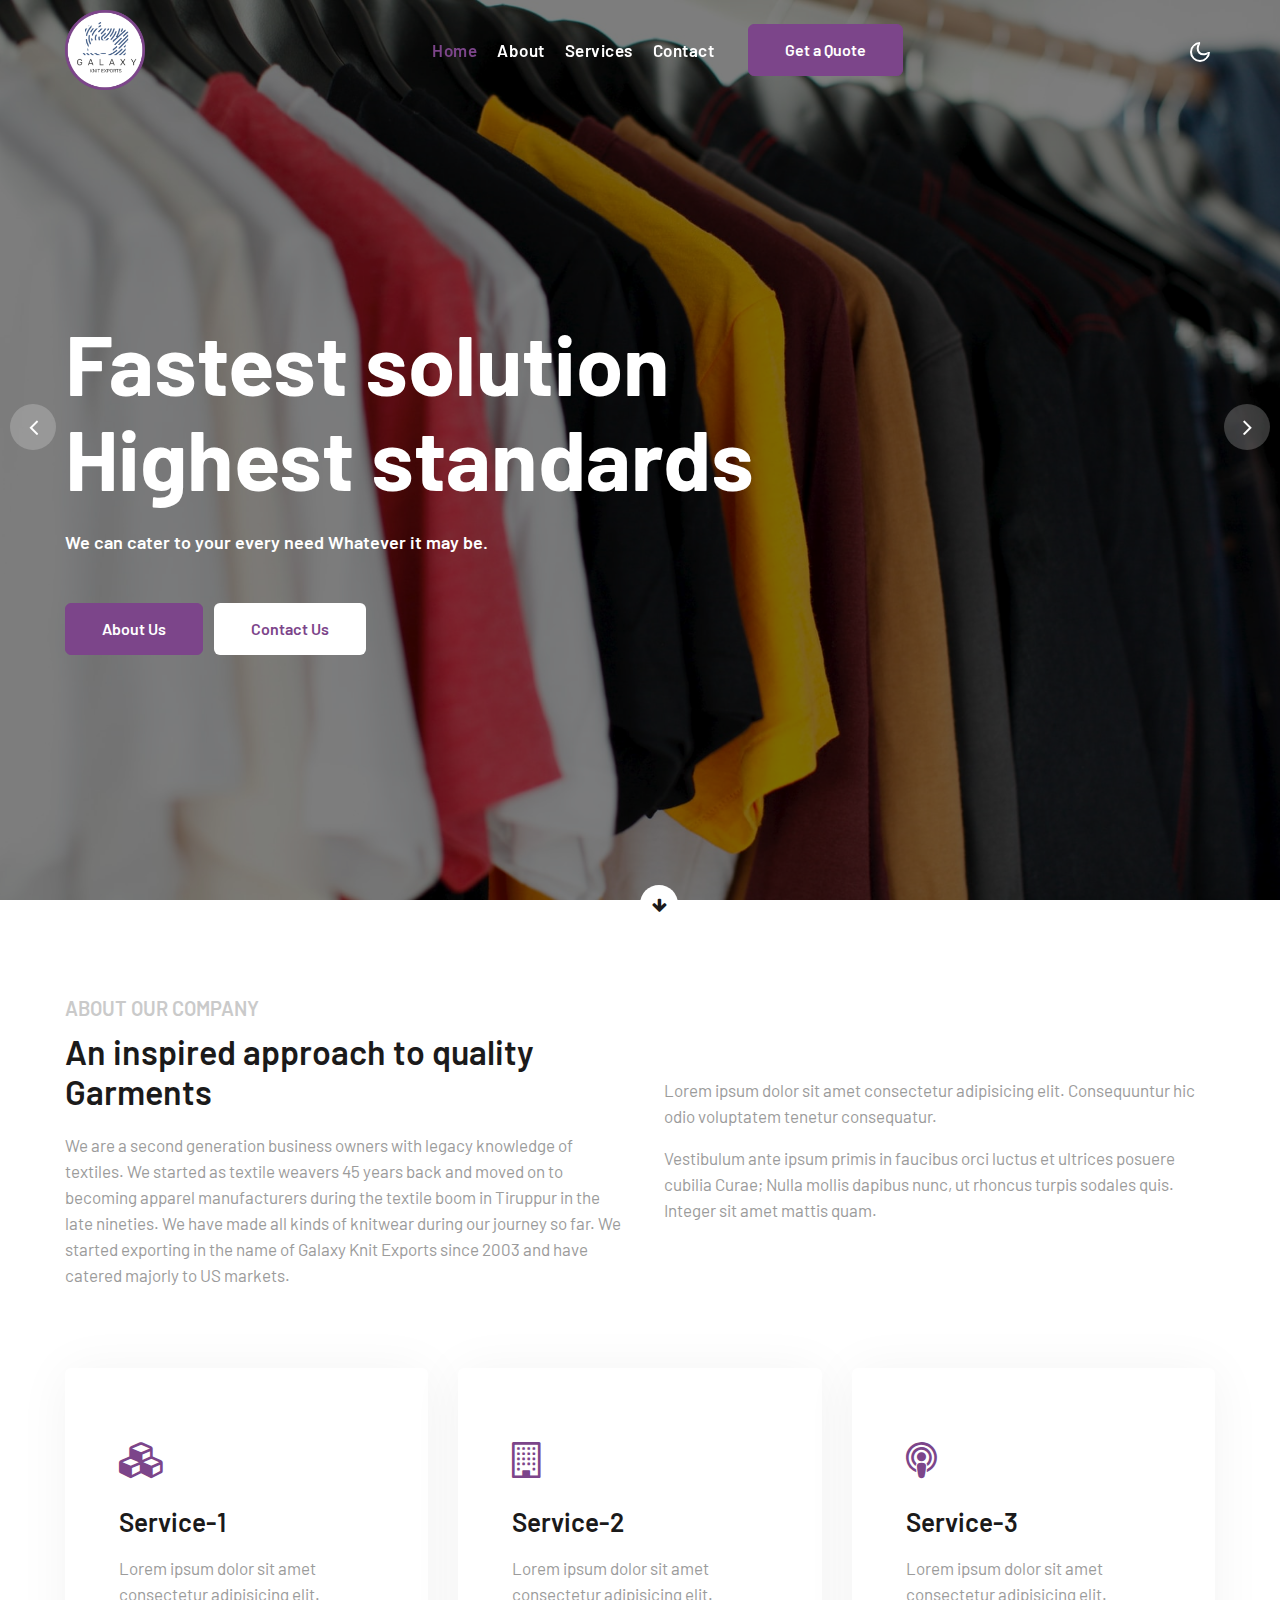
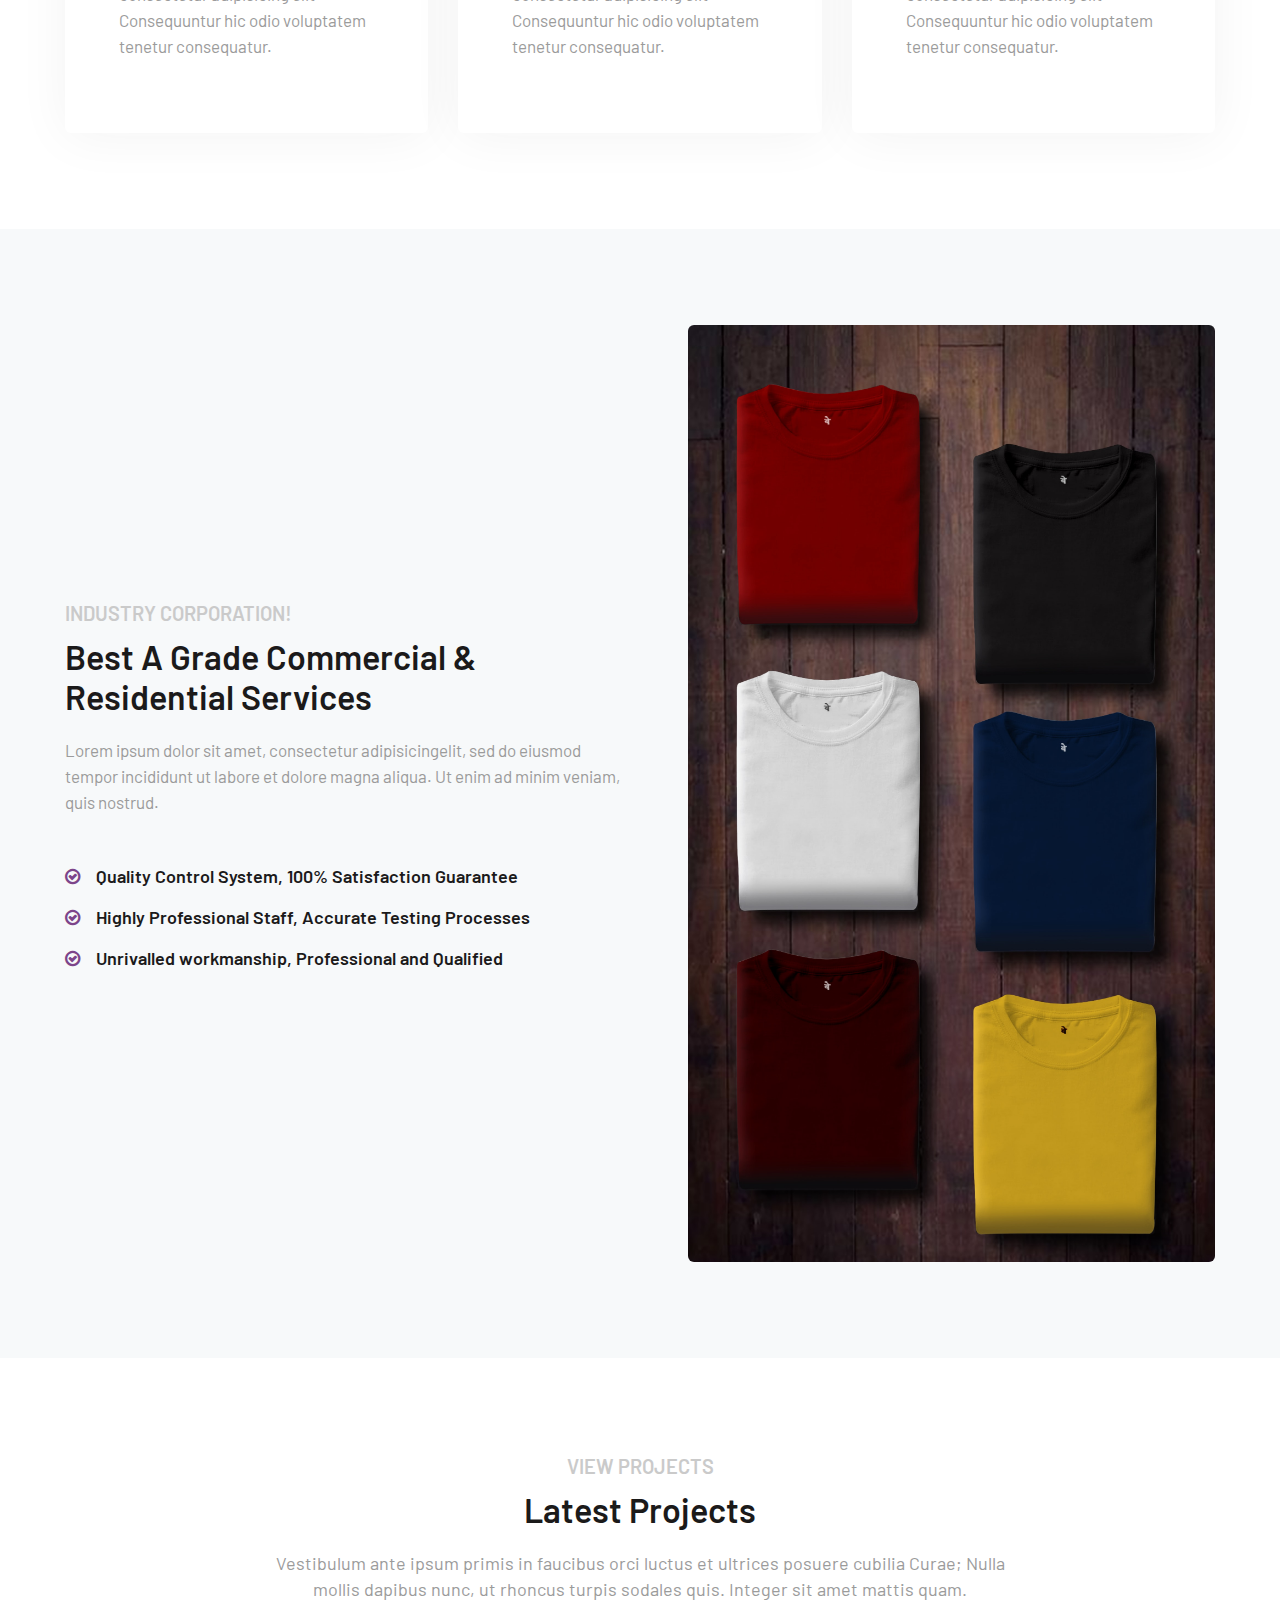
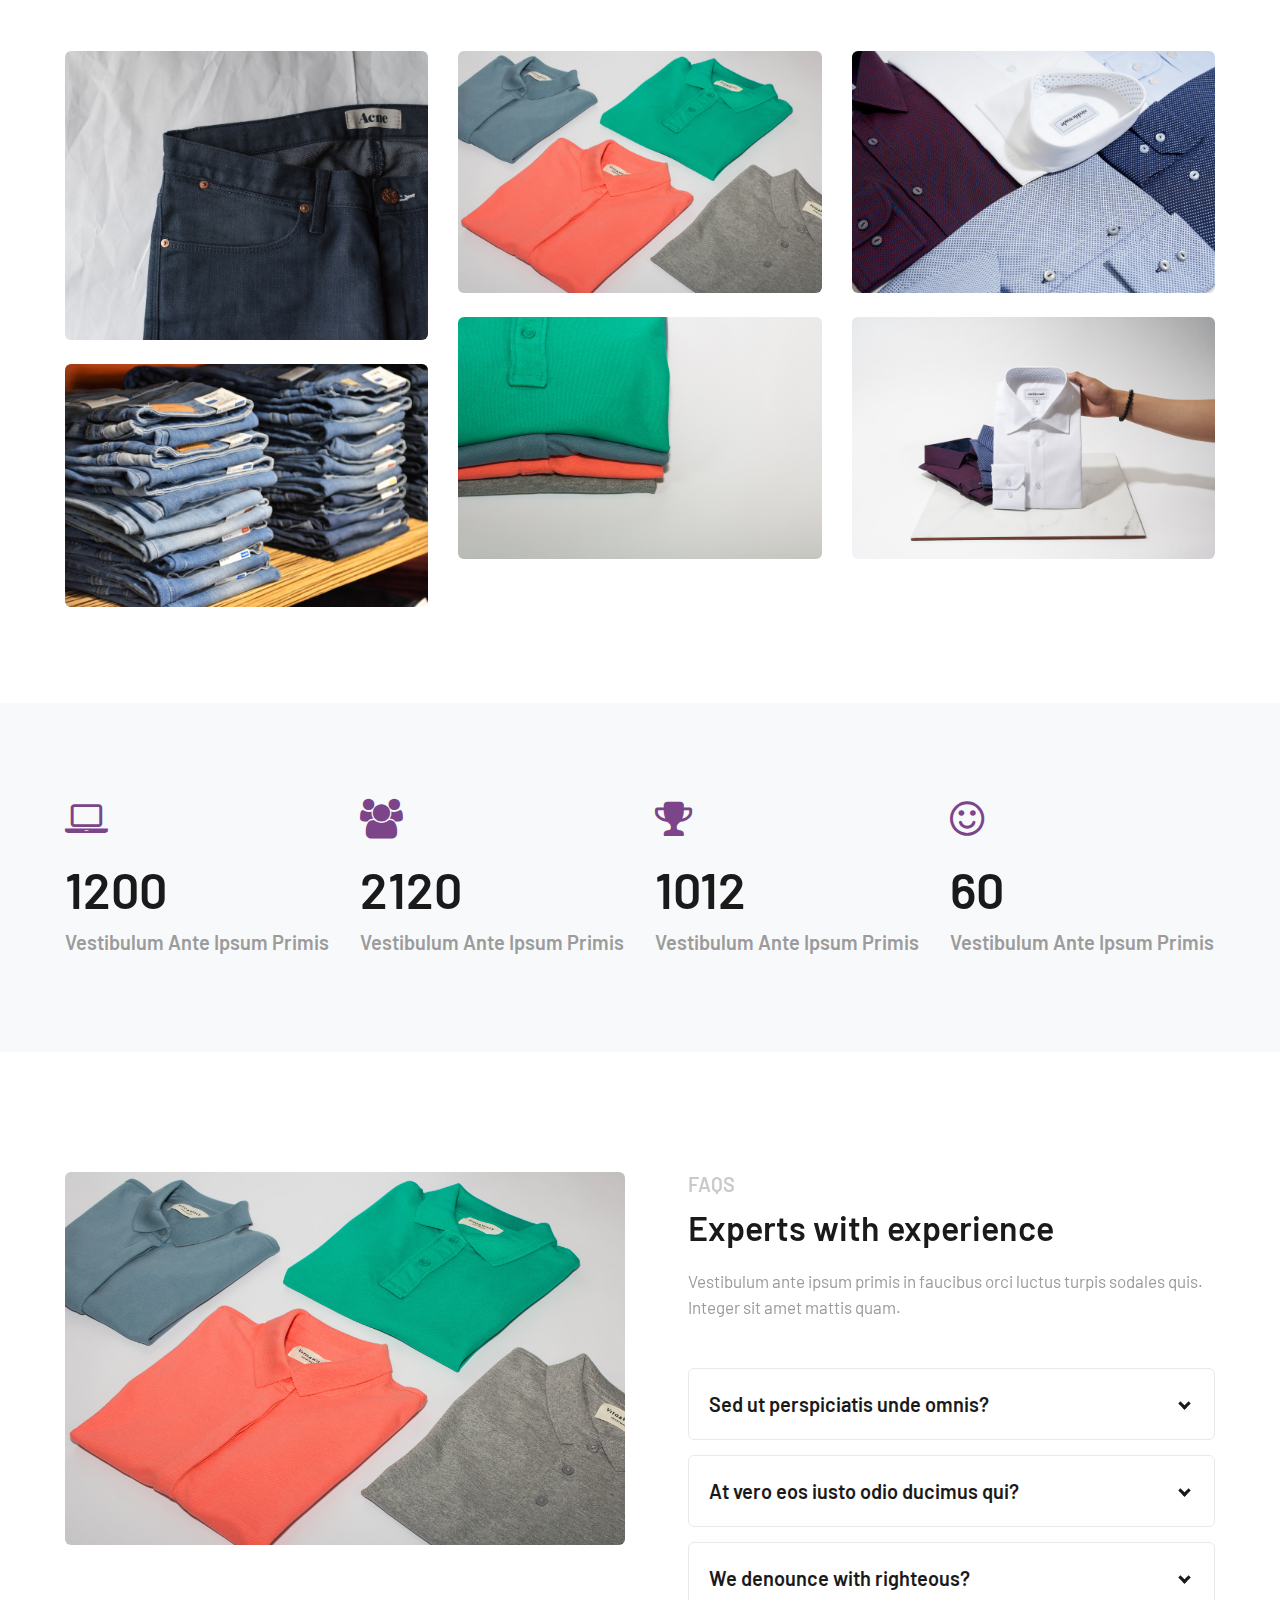
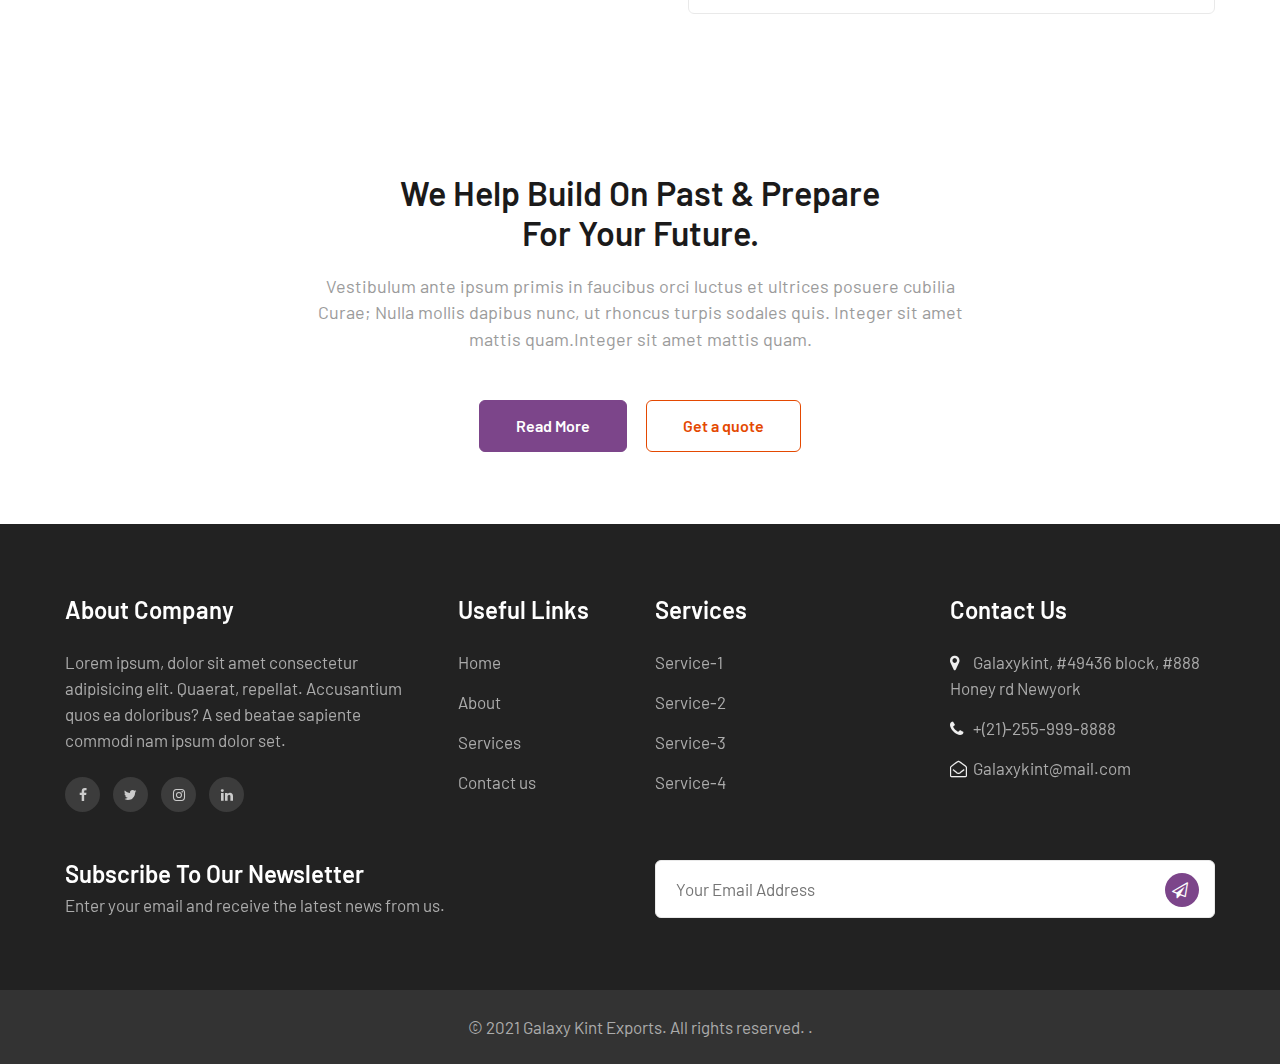
==== index.html @ c601a923 "initial delivery" ====
<!--
Author: W3layouts
Author URL: http://w3layouts.com
-->
<!doctype html>
<html lang="en">

<head>
  <!-- Required meta tags -->
  <meta charset="utf-8">
  <meta name="viewport" content="width=device-width, initial-scale=1, shrink-to-fit=no">
  <title>Galaxy Kint Exports | Home Page</title>
  <link href="//fonts.googleapis.com/css2?family=Barlow:ital,wght@0,300;0,600;0,700;1,400&display=swap"
    rel="stylesheet">
  <!-- Template CSS -->
  <link rel="stylesheet" href="assets/css/style-starter.css">
</head>

<body>
  <!--header-->
  <header id="site-header" class="fixed-top">
    <div class="container">
      <nav class="navbar navbar-expand-lg navbar-dark stroke">
        <!-- <h1><a class="navbar-brand" href="index.html">
          <span class="sub-log">In</span>dustrie
        </a></h1> -->
    
      <a class="navbar-brand" href="#index.html">
          <img src="assets/images/logo.png" alt="Your logo" title="Your logo" style="height:80px;" />
      </a>
        <button class="navbar-toggler  collapsed bg-gradient" type="button" data-toggle="collapse"
          data-target="#navbarTogglerDemo02" aria-controls="navbarTogglerDemo02" aria-expanded="false"
          aria-label="Toggle navigation">
          <span class="navbar-toggler-icon fa icon-expand fa-bars"></span>
          <span class="navbar-toggler-icon fa icon-close fa-times"></span>
          </span>
        </button>

        <div class="collapse navbar-collapse" id="navbarTogglerDemo02">
          <ul class="navbar-nav mx-lg-auto">
            <li class="nav-item active">
              <a class="nav-link" href="index.html">Home <span class="sr-only">(current)</span></a>
            </li>
            <li class="nav-item">
              <a class="nav-link" href="about.html">About</a>
            </li>
            <li class="nav-item">
              <a class="nav-link" href="services.html">Services</a>
            </li>
           
            <li class="nav-item">
              <a class="nav-link" href="contact.html">Contact</a>
            </li>
            <li class="top-quote ml-lg-4 mt-lg-0 mt-3">
              <a href="contact.html" class="btn btn-style btn-primary">Get a Quote</a>
            </li>
          </ul>
        </div>
        <!-- toggle switch for light and dark theme -->
       
        <div class="mobile-position">
          <nav class="navigation">
            <div class="theme-switch-wrapper">
              <label class="theme-switch" for="checkbox">
                <input type="checkbox" id="checkbox">
                <div class="mode-container py-1">
                  <i class="gg-sun"></i>
                  <i class="gg-moon"></i>
                </div>
              </label>
            </div>
          </nav>
        </div>
        <!-- //toggle switch for light and dark theme -->
      </nav>
    </div>
  </header>
  <!--/header-->
  <!-- main-slider -->
  <section class="w3l-main-slider" id="home">
    <div class="companies20-content">
      <div class="owl-one owl-carousel owl-theme">
        <div class="item">
          <li>
            <div class="slider-info banner-view bg bg2">
              <div class="banner-info">
                <div class="container">
                  <div class="banner-info-bg">
                    <h5>Fastest solution Highest standards 
                    </h5>
                    <p class="mt-4 pr-lg-4">We can cater to your every need 
                      Whatever it may be. </p>
                    <a class="btn btn-style btn-primary mt-sm-5 mt-4 mr-2" href="about.html"> About Us</a>
                    <a class="btn btn-style btn-white mt-sm-5 mt-4" href="contact.html"> Contact Us</a>
                  </div>
                </div>
              </div>
            </div>
          </li>
        </div>
        <div class="item">
          <li>
            <div class="slider-info  banner-view banner-top1 bg bg2">
              <div class="banner-info">
                <div class="container">
                  <div class="banner-info-bg">
                    <h5>Fastest solution Highest standards </h5>
                    <p class="mt-4 pr-lg-4">Lorem ipsum dolor sit amet consectetur adipisicing elit. Velit
                      quisquam, doloremque placeat aut numquam ipsam. </p>
                    <a class="btn btn-style btn-primary mt-sm-5 mt-4 mr-2" href="about.html"> About Us</a>
                    <a class="btn btn-style btn-white mt-sm-5 mt-4" href="contact.html"> Contact Us</a>
                  </div>
                </div>
              </div>
            </div>
          </li>
        </div>
        <div class="item">
          <li>
            <div class="slider-info banner-view banner-top2 bg bg2">
              <div class="banner-info">
                <div class="container">
                  <div class="banner-info-bg">
                    <h5>Fastest solution Highest standards </h5>
                    <p class="mt-4 pr-lg-4">Lorem ipsum dolor sit amet consectetur adipisicing elit. Velit
                      quisquam, doloremque placeat aut numquam ipsam. </p>
                    <a class="btn btn-style btn-primary mt-sm-5 mt-4 mr-2" href="about.html"> About Us</a>
                    <a class="btn btn-style btn-white mt-sm-5 mt-4" href="contact.html"> Contact Us</a>
                  </div>
                </div>
              </div>
            </div>
          </li>
        </div>
        <div class="item">
          <li>
            <div class="slider-info banner-view banner-top3 bg bg2">
              <div class="banner-info">
                <div class="container">
                  <div class="banner-info-bg">
                    <h5>Fastest solution Highest standards </h5>
                    <p class="mt-4 pr-lg-4">Lorem ipsum dolor sit amet consectetur adipisicing elit. Velit
                      quisquam, doloremque placeat aut numquam ipsam. </p>
                    <a class="btn btn-style btn-primary mt-sm-5 mt-4 mr-2" href="about.html"> About Us</a>
                    <a class="btn btn-style btn-white mt-sm-5 mt-4" href="contact.html"> Contact Us</a>
                  </div>
                </div>
              </div>
            </div>
          </li>
        </div>
      </div>
      <div class="arrow-downhny">
        <a href="#about" class="arrow-down text-center position-absolute">
          <span class="arrow-down-icon">
            <span class="fa fa-arrow-down"></span>
          </span>
        </a>
      </div>
    </div>
  </section>
  <!-- /main-slider -->
  <!--/grids-->
  <section class="w3l-grids-3 py-5" id="about">
    <div class="container py-md-5 py-3">
      <div class="row bottom-ab-grids align-items-center">

        <div class="col-lg-6 bottom-ab-left">
          <h6 class="sub-titlehny">About Our Company</h6>
          <h3 class="hny-title">An inspired approach to quality Garments </h3>
          <p class="my-3">We are a second generation business owners with legacy knowledge of textiles. We started as
            textile weavers 45 years back and moved on to becoming apparel manufacturers during the
            textile boom in Tiruppur in the late nineties. We have made all kinds of knitwear during our journey
            so far. We started exporting in the name of Galaxy Knit Exports since 2003 and have catered
            majorly to US markets.</p>
        </div>
        <div class="col-lg-6 bottom-ab-right mt-lg-0 mt-3 pl-lg-4">
          <p>Lorem ipsum dolor sit amet consectetur adipisicing elit. Consequuntur hic odio
            voluptatem tenetur consequatur.</p>
          <p class="mt-3"> Vestibulum ante ipsum primis in faucibus orci luctus et ultrices posuere cubilia Curae;
            Nulla mollis dapibus nunc, ut rhoncus
            turpis sodales quis. Integer sit amet mattis quam.</p>
        </div>

      </div>
      <div class="row bottom_grids pt-md-3 text-left">
        <div class="col-lg-4 col-md-6 mt-5">
          <div class="grid-block">
            <a href="#" class="d-block p-lg-4 p-3">
              <span class="fa fa-cubes" aria-hidden="true"></span>
              <h4 class="my-3">Service-1</h4>
              <p class="">Lorem ipsum dolor sit amet consectetur adipisicing elit. Consequuntur hic odio voluptatem
                tenetur consequatur.</p>
            </a>
          </div>
        </div>
        <div class="col-lg-4 col-md-6 mt-5">
          <div class="grid-block">
            <a href="#" class="d-block p-lg-4 p-3">
              <span class="fa fa-building-o" aria-hidden="true"></span>
              <h4 class="my-3">Service-2</h4>
              <p class="">Lorem ipsum dolor sit amet consectetur adipisicing elit. Consequuntur hic odio voluptatem
                tenetur consequatur.</p>
            </a>
          </div>
        </div>
        <div class="col-lg-4 col-md-6 mt-5">
          <div class="grid-block">
            <a href="#" class="d-block p-lg-4 p-3">
              <span class="fa fa-podcast" aria-hidden="true"></span>
              <h4 class="my-3">Service-3</h4>
              <p class="">Lorem ipsum dolor sit amet consectetur adipisicing elit. Consequuntur hic odio voluptatem
                tenetur consequatur.</p>
            </a>
          </div>
        </div>
      </div>
    </div>
  </section>
  <!--//grids-->
  <!--/w3l-faq-block-->
  <div class="w3l-cwp4-sec py-5">
    <div class="container py-md-5 py-3">
      <div class="cwp4-two row align-items-center">
        <div class="cwp4-text col-lg-6">
          <h6 class="sub-titlehny">Industry Corporation!</h6>
          <h3 class="hny-title">Best A Grade Commercial
            & Residential Services</h3>
          <p>Lorem ipsum dolor sit amet, consectetur adipisicingelit, sed do eiusmod tempor incididunt ut labore et
            dolore magna aliqua. Ut enim ad
            minim veniam, quis nostrud.
          </p>

          <ul class="cont-4 mt-lg-5 mt-4">
            <li><span class="fa fa-check-circle-o"></span> Quality Control System, 100% Satisfaction Guarantee</li>
            <li><span class="fa fa-check-circle-o"></span> Highly Professional Staff, Accurate Testing Processes</li>
            <li><span class="fa fa-check-circle-o"></span> Unrivalled workmanship, Professional and Qualified</li>

          </ul>
        </div>
        <div class="cwp4-image col-lg-6 pl-lg-5 mt-lg-0 mt-5">
          <img src="assets/images/1.jpg" class="img-fluid" alt="">
        </div>
      </div>
    </div>

  </div>
  <!--//w3l-faq-block-->
  <section class="w3l-portfolio-8 py-5">
    <div class="portfolio-main py-md-5 py-3">
      <div class="container">
        <div class="header-section text-center mx-auto">
          <h6 class="sub-titlehny">View Projects</h6>
          <h3 class="hny-title">Latest Projects</h3>
          <p class="my-3"> Vestibulum ante ipsum primis in faucibus orci luctus et ultrices posuere cubilia Curae;
            Nulla mollis dapibus nunc, ut rhoncus
            turpis sodales quis. Integer sit amet mattis quam.</p>
          </div>
        <div class="row galler-top mt-lg-5 mt-4">
          <div class="col-md-4 protfolio-item hover14">
            <a href="assets/images/7.jpg" data-lightbox="example-set" class="mb-4"
              data-title="lorem ipsum dolor sit amet">
              <figure>
                <img src="assets/images/7.jpg" alt="product" class="img-fluid">
              </figure>
            </a>
            <a href="assets/images/01.jpg" data-lightbox="example-set" class="mb-md-0 mb-4" data-title="lorem ipsum dolor sit amet">
              <figure>
                <img src="assets/images/01.jpg" alt="product" class="img-fluid">
              </figure>
            </a>
          </div>
          <div class="col-md-4 protfolio-item hover14">
            <a href="assets/images/2.jpg" data-lightbox="example-set" class="mb-4"
              data-title="lorem ipsum dolor sit amet">
              <figure>
                <img src="assets/images/2.jpg" alt="product" class="img-fluid">
              </figure>
            </a>
            <a href="assets/images/3.jpg" data-lightbox="example-set" class="mb-md-0 mb-4" data-title="lorem ipsum dolor sit amet">
              <figure>
                <img src="assets/images/3.jpg" alt="product" class="img-fluid">
              </figure>
            </a>
          </div>
          <div class="col-md-4 protfolio-item hover14">
            <a href="assets/images/4.jpg" data-lightbox="example-set" class="mb-4"
              data-title="lorem ipsum dolor sit amet">
              <figure>
                <img src="assets/images/4.jpg" alt="product" class="img-fluid">
              </figure>
            </a>
            <a href="assets/images/5.jpg" data-lightbox="example-set" data-title="lorem ipsum dolor sit amet">
              <figure>
                <img src="assets/images/5.jpg" alt="product" class="img-fluid">
              </figure>
            </a>
          </div>

        </div>
      </div>
    </div>
  </section>
    <!--//projects-->
  <!-- stats -->
<section class="w3l-stats py-lg-5 py-5" id="stats">
  <div class="gallery-inner container py-md-5 py-3">
      <div class="row stats-con">
          <div class="col-lg-3 col-6 stats_info counter_grid">
              <span class="fa fa-laptop"></span>
              <p class="counter">1200</p>
              <h4>Vestibulum ante ipsum primis</h4>
          </div>
          <div class="col-lg-3 col-6 stats_info counter_grid1">
              <span class="fa fa-users"></span>
              <p class="counter">2120</p>
              <h4>Vestibulum ante ipsum primis</h4>
          </div>
          <div class="col-lg-3 col-6 stats_info counter_grid mt-lg-0 mt-5">
              <span class="fa fa-trophy"></span>
              <p class="counter">1012</p>
              <h4>Vestibulum ante ipsum primis</h4>
          </div>
          <div class="col-lg-3 col-6 stats_info counter_grid2 mt-lg-0 mt-5">
              <span class="fa fa-smile-o"></span>
              <p class="counter">60</p>
              <h4>Vestibulum ante ipsum primis</h4>
          </div>
      </div>
  </div>
</section>
<!-- //stats -->
  <!--/w3l-faq-block-->
  <div class="w3l-faq-block py-5" id="faq">
    <div class="container py-lg-4">
      <div class="row mt-5">
        <div class="col-lg-6">
          <div class="faq-image">
            <img src="assets/images/2.jpg" class="img-fluid" alt="">
          </div>
        </div>
        <div class="col-lg-6 mt-lg-0 mt-5 pl-lg-5">
          <h6 class="sub-titlehny">FaQs</h6>
          <h3 class="hny-title">
            Experts with experience </h3>
          <p class="my-3"> Vestibulum ante ipsum primis in faucibus orci luctus
            turpis sodales quis. Integer sit amet mattis quam.</p>
          <section class="w3l-faq mt-5" id="faq">
            <div class="faq-page">
              <ul>
                <li>
                  <input type="checkbox" checked>
                  <i></i>
                  <h4>Sed ut perspiciatis unde omnis?</h4>
                  <p>Sit amet consectetur adipisicing elit. Voluptates amet earum velit nobis aliquam
                    laboriosam nihil debitis animi vitae eos nisi laudantium. Tempore reiciendis ipsam culpa, qui
                    voluptates eveniet, incidunt officiis eaque iste minima autem.</p>
                </li>
                <li>
                  <input type="checkbox" checked>
                  <i></i>
                  <h4>At vero eos iusto odio ducimus qui?</h4>
                  <p>Lorem ipsum dolor, sit amet consectetur adipisicing elit. Voluptates amet earum velit nobis aliquam
                    laboriosam nihil quasi fuga, ad corrupti libero omnis sapiente
                    non assumenda excepturi aperiam animi vitae eos nisi laudantium. Tempore reiciendis ipsam culpa, qui
                    voluptates eveniet, incidunt officiis eaque iste minima autem.</p>
                </li>
                <li>
                  <input type="checkbox" checked>
                  <i></i>
                  <h4>We denounce with righteous?</h4>
                  <p>Lorem ipsum dolor, sit amet consectetur adipisicing elit. Voluptates amet earum velit nobis aliquam
                    laboriosam nihil debitis facere voluptatibus consectetur quae quasi fuga, ad corrupti libero omnis
                    sapiente
                    non assumenda excepturi aperiam iste minima autem.</p>
                </li>


              </ul>
            </div>
          </section>
        </div>
      </div>
    </div>

  </div>
  <!--//w3l-faq-block-->
  <!--/w3l-bottom-->
  <section class="w3l-bottom py-5">
    <div class="container py-md-4 py-3 text-center">
      <div class="header-section text-center mx-auto">
        <h3 class="hny-title">We Help Build On Past & Prepare<br> For Your Future. </h3>
        <p class="my-3 px-lg-5"> Vestibulum ante ipsum primis in faucibus orci luctus et ultrices posuere cubilia Curae;
          Nulla mollis dapibus nunc, ut rhoncus
          turpis sodales quis. Integer sit amet mattis quam.Integer sit amet mattis quam.</p>
      </div>
      <div class="buttons mt-5">
        <a href="about.html" class="btn btn-style btn-primary mr-2">Read More</a>
        <a href="contact.html" class="btn btn-style btn-secondary ml-2">Get a quote</a>
      </div>
    </div>
  </section>
  <!--//w3l-bottom-->
   <!--//w3l-footer-29-main-->
  <section class="w3l-footer-29-main">
    <div class="footer-29 py-5">
      <div class="container py-lg-4">
        <div class="row footer-top-29">
          <div class="footer-list-29 col-lg-4">
            <h6 class="footer-title-29">About Company</h6>
            <p>Lorem ipsum, dolor sit amet consectetur adipisicing elit. Quaerat, repellat. Accusantium quos ea
              doloribus?
              A sed beatae sapiente commodi nam ipsum dolor set. </p>
            <div class="main-social-footer-29 mt-4">
              <a href="#facebook" class="facebook"><span class="fa fa-facebook"></span></a>
              <a href="#twitter" class="twitter"><span class="fa fa-twitter"></span></a>
              <a href="#instagram" class="instagram"><span class="fa fa-instagram"></span></a>
              <a href="#linkedin" class="linkedin"><span class="fa fa-linkedin"></span></a>
            </div>
          </div>

          <div class="col-lg-2 col-md-6 col-sm-4 footer-list-29 footer-2 mt-lg-0 mt-5">

            <ul>
              <h6 class="footer-title-29">Useful Links</h6>
              <li><a href="index.html">Home</a></li>
              <li><a href="about.html">About</a></li>
              <li><a href="services.html">Services</a></li>
              <li><a href="contact.html">Contact us</a></li>
            </ul>
          </div>
          <div class="col-lg-3 col-md-6 footer-list-29 footer-3 mt-lg-0 mt-5">

            <ul>
              <h6 class="footer-title-29">Services</h6>
              <li><a href="#team">Service-1</a></li>
              <li><a href="#insta">Service-2</a></li>
              <li><a href="#tiling">Service-3</a></li>
              <li><a href="#careers">Service-4</a></li>
            </ul>

          </div>
          <div class="col-lg-3 col-md-6 col-sm-8 footer-list-29 footer-1 mt-lg-0 mt-5">
            <h6 class="footer-title-29">Contact Us</h6>
            <ul>
              <li>
                <p><span class="fa fa-map-marker"></span> Galaxykint, #49436 block, #888 Honey rd
                  Newyork</p>
              </li>
              <li><a href="tel:+7-800-999-800"><span class="fa fa-phone"></span> +(21)-255-999-8888</a></li>
              <li><a href="mailto:Galaxykint@mail.com" class="mail"><span class="fa fa-envelope-open-o"></span>
                  Galaxykint@mail.com</a></li>
            </ul>
          </div>
          <div class="col-lg-12 footer-list-29 footer-4 mt-5">
            <div class="column1 align-self">
              <h6 class="footer-title-29 mb-1">Subscribe to our Newsletter </h6>
              <p>Enter your email and receive the latest news from us.</p>
            </div>
            <div class="column1">
              <form action="#" class="subscribe" method="post">
                <input type="email" name="email" placeholder="Your Email Address" required="">
                <button><span class="fa fa-paper-plane-o pr-1"></span></button>
              </form>
            </div>
          </div>
        </div>
      </div>
    </div>
  </section>

  <section class="w3l-footer-29-main w3l-copyright">
    <div class="container">
      <div class="bottom-copies">
        <p class="copy-footer-29 text-center">© 2021 Galaxy Kint Exports. All rights reserved. .</p>
      </div>
    </div>

    <!-- move top -->
    <button onclick="topFunction()" id="movetop" title="Go to top">
      <span class="fa fa-angle-up"></span>
    </button>
    <script>
      // When the user scrolls down 20px from the top of the document, show the button
      window.onscroll = function () {
        scrollFunction()
      };

      function scrollFunction() {
        if (document.body.scrollTop > 20 || document.documentElement.scrollTop > 20) {
          document.getElementById("movetop").style.display = "block";
        } else {
          document.getElementById("movetop").style.display = "none";
        }
      }

      // When the user clicks on the button, scroll to the top of the document
      function topFunction() {
        document.body.scrollTop = 0;
        document.documentElement.scrollTop = 0;
      }
    </script>
    <!-- /move top -->
  </section>
  <!-- Template JavaScript -->
  <script src="assets/js/jquery-3.3.1.min.js"></script>

  <!-- script for testimonials -->
  <script>
    $(document).ready(function () {
      $('.owl-testimonial').owlCarousel({
        loop: true,
        margin: 0,
        nav: true,
        responsiveClass: true,
        autoplay: true,
        autoplayTimeout: 5000,
        autoplaySpeed: 1000,
        autoplayHoverPause: false,
        responsive: {
          0: {
            items: 1,
            nav: false
          },
          480: {
            items: 1,
            nav: false
          },
          667: {
            items: 1,
            nav: true
          },
          1000: {
            items: 1,
            nav: true
          }
        }
      })
    })
  </script>
  <!-- //script for testimonials -->

  <script src="assets/js/theme-change.js"></script>

  <!-- js for portfolio lightbox -->
  <!-- libhtbox -->
  <script src="assets/js/lightbox-plus-jquery.min.js"></script>
  <!-- libhtbox -->
  <script src="assets/js/owl.carousel.js"></script>
  <!-- script for banner slider-->
  <script>
    $(document).ready(function () {
      $('.owl-one').owlCarousel({
        loop: true,
        margin: 0,
        nav: false,
        responsiveClass: true,
        autoplay: true,
        autoplayTimeout: 5000,
        autoplaySpeed: 1000,
        autoplayHoverPause: false,
        responsive: {
          0: {
            items: 1,
            nav: false
          },
          480: {
            items: 1,
            nav: false
          },
          667: {
            items: 1,
            nav: true
          },
          1000: {
            items: 1,
            nav: true
          }
        }
      })
    })
  </script>
  <!-- //script -->
<!-- stats number counter-->
<script src="assets/js/jquery.waypoints.min.js"></script>
<script src="assets/js/jquery.countup.js"></script>
<script>
  $('.counter').countUp();
</script>
<!-- //stats number counter -->

  <!-- disable body scroll which navbar is in active -->
  <script>
    $(function () {
      $('.navbar-toggler').click(function () {
        $('body').toggleClass('noscroll');
      })
    });
  </script>
  <!-- disable body scroll which navbar is in active -->

  <!--/MENU-JS-->
  <script>
    $(window).on("scroll", function () {
      var scroll = $(window).scrollTop();

      if (scroll >= 80) {
        $("#site-header").addClass("nav-fixed");
      } else {
        $("#site-header").removeClass("nav-fixed");
      }
    });

    //Main navigation Active Class Add Remove
    $(".navbar-toggler").on("click", function () {
      $("header").toggleClass("active");
    });
    $(document).on("ready", function () {
      if ($(window).width() > 991) {
        $("header").removeClass("active");
      }
      $(window).on("resize", function () {
        if ($(window).width() > 991) {
          $("header").removeClass("active");
        }
      });
    });
  </script>
  <!--//MENU-JS-->

  <script src="assets/js/bootstrap.min.js"></script>

</body>

</html>
---- assets/css/style-starter.css ----
@charset "UTF-8";
/*--
Author: W3layouts
Author URL: http://w3layouts.com
--*/
/*!
 * Bootstrap v4.4.1 (https://getbootstrap.com/)
 * Copyright 2011-2019 The Bootstrap Authors
 * Copyright 2011-2019 Twitter, Inc.
 * Licensed under MIT (https://github.com/twbs/bootstrap/blob/master/LICENSE)
 */
:root {
  --blue: #007bff;
  --indigo: #6610f2;
  --purple: #6f42c1;
  --pink: #e83e8c;
  --red: #dc3545;
  --orange: #fd7e14;
  --yellow: #ffc107;
  --green: #28a745;
  --teal: #20c997;
  --cyan: #17a2b8;
  --white: #fff;
  --gray: #6c757d;
  --gray-dark: #343a40;
  --primary: #7C458A;
  --secondary: #6c757d;
  --success: #28a745;
  --info: #17a2b8;
  --warning: #ffc107;
  --danger: #dc3545;
  --light: #f8f9fa;
  --dark: #343a40;
  --breakpoint-xs: 0;
  --breakpoint-sm: 576px;
  --breakpoint-md: 768px;
  --breakpoint-lg: 992px;
  --breakpoint-xl: 1200px;
  --font-family-sans-serif: -apple-system, BlinkMacSystemFont, "Segoe UI", Roboto, "Helvetica Neue", Arial, "Noto Sans", sans-serif, "Apple Color Emoji", "Segoe UI Emoji", "Segoe UI Symbol", "Noto Color Emoji";
  --font-family-monospace: SFMono-Regular, Menlo, Monaco, Consolas, "Liberation Mono", "Courier New", monospace;
}

*,
*::before,
*::after {
  box-sizing: border-box;
}

html {
  font-family: 'Barlow', sans-serif;
  line-height: 1.15;
  -webkit-text-size-adjust: 100%;
  -webkit-tap-highlight-color: rgba(0, 0, 0, 0);
}

article,
aside,
figcaption,
figure,
footer,
header,
hgroup,
main,
nav,
section {
  display: block;
}

body {
  margin: 0;
  font-family: -apple-system, BlinkMacSystemFont, "Segoe UI", Roboto, "Helvetica Neue", Arial, "Noto Sans", sans-serif, "Apple Color Emoji", "Segoe UI Emoji", "Segoe UI Symbol", "Noto Color Emoji";
  font-size: 1rem;
  font-weight: 400;
  line-height: 1.5;
  color: #212529;
  text-align: left;
  background-color: #fff;
}

[tabindex="-1"]:focus:not(:focus-visible) {
  outline: 0 !important;
}

hr {
  box-sizing: content-box;
  height: 0;
  overflow: visible;
}

h1,
h2,
h3,
h4,
h5,
h6 {
  margin-top: 0;
  margin-bottom: 0.5rem;
}

p {
  margin-top: 0;
  margin-bottom: 1rem;
}

abbr[title],
abbr[data-original-title] {
  text-decoration: underline;
  -webkit-text-decoration: underline dotted;
  text-decoration: underline dotted;
  cursor: help;
  border-bottom: 0;
  -webkit-text-decoration-skip-ink: none;
  text-decoration-skip-ink: none;
}

address {
  margin-bottom: 1rem;
  font-style: normal;
  line-height: inherit;
}

ol,
ul,
dl {
  margin-top: 0;
  margin-bottom: 1rem;
}

ol ol,
ul ul,
ol ul,
ul ol {
  margin-bottom: 0;
}

dt {
  font-weight: 700;
}

dd {
  margin-bottom: .5rem;
  margin-left: 0;
}

blockquote {
  margin: 0 0 1rem;
}

b,
strong {
  font-weight: bolder;
}

small {
  font-size: 80%;
}

sub,
sup {
  position: relative;
  font-size: 75%;
  line-height: 0;
  vertical-align: baseline;
}

sub {
  bottom: -.25em;
}

sup {
  top: -.5em;
}

a {
  color: #7C458A;
  text-decoration: none;
  background-color: transparent;
}

a:hover {
  color: #7C458A;
  text-decoration: underline;
}

a:not([href]) {
  color: inherit;
  text-decoration: none;
}

a:not([href]):hover {
  color: inherit;
  text-decoration: none;
}

pre,
code,
kbd,
samp {
  font-family: SFMono-Regular, Menlo, Monaco, Consolas, "Liberation Mono", "Courier New", monospace;
  font-size: 1em;
}

pre {
  margin-top: 0;
  margin-bottom: 1rem;
  overflow: auto;
}

figure {
  margin: 0 0 1rem;
}

img {
  vertical-align: middle;
  border-style: none;
}

svg {
  overflow: hidden;
  vertical-align: middle;
}

table {
  border-collapse: collapse;
}

caption {
  padding-top: 0.75rem;
  padding-bottom: 0.75rem;
  color: #6c757d;
  text-align: left;
  caption-side: bottom;
}

th {
  text-align: inherit;
}

label {
  display: inline-block;
  margin-bottom: 0.5rem;
}

button {
  border-radius: 0;
}

button:focus {
  outline: 1px dotted;
  outline: 5px auto -webkit-focus-ring-color;
}

input,
button,
select,
optgroup,
textarea {
  margin: 0;
  font-family: inherit;
  font-size: inherit;
  line-height: inherit;
}

button,
input {
  overflow: visible;
}

button,
select {
  text-transform: none;
}

select {
  word-wrap: normal;
}

button,
[type="button"],
[type="reset"],
[type="submit"] {
  -webkit-appearance: button;
}

button:not(:disabled),
[type="button"]:not(:disabled),
[type="reset"]:not(:disabled),
[type="submit"]:not(:disabled) {
  cursor: pointer;
}

button::-moz-focus-inner,
[type="button"]::-moz-focus-inner,
[type="reset"]::-moz-focus-inner,
[type="submit"]::-moz-focus-inner {
  padding: 0;
  border-style: none;
}

input[type="radio"],
input[type="checkbox"] {
  box-sizing: border-box;
  padding: 0;
}

input[type="date"],
input[type="time"],
input[type="datetime-local"],
input[type="month"] {
  -webkit-appearance: listbox;
}

textarea {
  overflow: auto;
  resize: vertical;
}

fieldset {
  min-width: 0;
  padding: 0;
  margin: 0;
  border: 0;
}

legend {
  display: block;
  width: 100%;
  max-width: 100%;
  padding: 0;
  margin-bottom: .5rem;
  font-size: 1.5rem;
  line-height: inherit;
  color: inherit;
  white-space: normal;
}

@media (max-width: 1200px) {
  legend {
    font-size: calc(1.275rem + 0.3vw);
  }
}

progress {
  vertical-align: baseline;
}

[type="number"]::-webkit-inner-spin-button,
[type="number"]::-webkit-outer-spin-button {
  height: auto;
}

[type="search"] {
  outline-offset: -2px;
  -webkit-appearance: none;
}

[type="search"]::-webkit-search-decoration {
  -webkit-appearance: none;
}

::-webkit-file-upload-button {
  font: inherit;
  -webkit-appearance: button;
}

output {
  display: inline-block;
}

summary {
  display: list-item;
  cursor: pointer;
}

template {
  display: none;
}

[hidden] {
  display: none !important;
}

h1,
h2,
h3,
h4,
h5,
h6,
.h1,
.h2,
.h3,
.h4,
.h5,
.h6 {
  margin-bottom: 0.5rem;
  font-weight: 500;
  line-height: 1.2;
}

h1,
.h1 {
  font-size: 2.5rem;
}

@media (max-width: 1200px) {

  h1,
  .h1 {
    font-size: calc(1.375rem + 1.5vw);
  }
}

h2,
.h2 {
  font-size: 2rem;
}

@media (max-width: 1200px) {

  h2,
  .h2 {
    font-size: calc(1.325rem + 0.9vw);
  }
}

h3,
.h3 {
  font-size: 1.75rem;
}

@media (max-width: 1200px) {

  h3,
  .h3 {
    font-size: calc(1.3rem + 0.6vw);
  }
}

h4,
.h4 {
  font-size: 1.5rem;
}

@media (max-width: 1200px) {

  h4,
  .h4 {
    font-size: calc(1.275rem + 0.3vw);
  }
}

h5,
.h5 {
  font-size: 1.25rem;
}

h6,
.h6 {
  font-size: 1rem;
}

.lead {
  font-size: 1.25rem;
  font-weight: 300;
}

.display-1 {
  font-size: 6rem;
  font-weight: 300;
  line-height: 1.2;
}

@media (max-width: 1200px) {
  .display-1 {
    font-size: calc(1.725rem + 5.7vw);
  }
}

.display-2 {
  font-size: 5.5rem;
  font-weight: 300;
  line-height: 1.2;
}

@media (max-width: 1200px) {
  .display-2 {
    font-size: calc(1.675rem + 5.1vw);
  }
}

.display-3 {
  font-size: 4.5rem;
  font-weight: 300;
  line-height: 1.2;
}

@media (max-width: 1200px) {
  .display-3 {
    font-size: calc(1.575rem + 3.9vw);
  }
}

.display-4 {
  font-size: 3.5rem;
  font-weight: 300;
  line-height: 1.2;
}

@media (max-width: 1200px) {
  .display-4 {
    font-size: calc(1.475rem + 2.7vw);
  }
}

hr {
  margin-top: 1rem;
  margin-bottom: 1rem;
  border: 0;
  border-top: 1px solid rgba(0, 0, 0, 0.1);
}

small,
.small {
  font-size: 80%;
  font-weight: 400;
}

mark,
.mark {
  padding: 0.2em;
  background-color: #fcf8e3;
}

.list-unstyled {
  padding-left: 0;
  list-style: none;
}

.list-inline {
  padding-left: 0;
  list-style: none;
}

.list-inline-item {
  display: inline-block;
}

.list-inline-item:not(:last-child) {
  margin-right: 0.5rem;
}

.initialism {
  font-size: 90%;
  text-transform: uppercase;
}

.blockquote {
  margin-bottom: 1rem;
  font-size: 1.25rem;
}

.blockquote-footer {
  display: block;
  font-size: 80%;
  color: #6c757d;
}

.blockquote-footer::before {
  content: "\2014\00A0";
}

.img-fluid {
  max-width: 100%;
  height: auto;
}

.img-thumbnail {
  padding: 0.25rem;
  background-color: #fff;
  border: 1px solid #dee2e6;
  border-radius: 0.25rem;
  max-width: 100%;
  height: auto;
}

.figure {
  display: inline-block;
}

.figure-img {
  margin-bottom: 0.5rem;
  line-height: 1;
}

.figure-caption {
  font-size: 90%;
  color: #6c757d;
}

code {
  font-size: 87.5%;
  color: #e83e8c;
  word-wrap: break-word;
}

a>code {
  color: inherit;
}

kbd {
  padding: 0.2rem 0.4rem;
  font-size: 87.5%;
  color: #fff;
  background-color: #212529;
  border-radius: 0.2rem;
}

kbd kbd {
  padding: 0;
  font-size: 100%;
  font-weight: 700;
}

pre {
  display: block;
  font-size: 87.5%;
  color: #212529;
}

pre code {
  font-size: inherit;
  color: inherit;
  word-break: normal;
}

.pre-scrollable {
  max-height: 340px;
  overflow-y: scroll;
}

.container {
  width: 100%;
  padding-right: 15px;
  padding-left: 15px;
  margin-right: auto;
  margin-left: auto;
}

@media (min-width: 576px) {
  .container {
    max-width: 540px;
  }
}

@media (min-width: 768px) {
  .container {
    max-width: 720px;
  }
}

@media (min-width: 992px) {
  .container {
    max-width: 960px;
  }
}

@media (min-width: 1200px) {
  .container {
    max-width: 1140px;
  }
}

.container-fluid,
.container-sm,
.container-md,
.container-lg,
.container-xl {
  width: 100%;
  padding-right: 15px;
  padding-left: 15px;
  margin-right: auto;
  margin-left: auto;
}

@media (min-width: 576px) {

  .container,
  .container-sm {
    max-width: 540px;
  }
}

@media (min-width: 768px) {

  .container,
  .container-sm,
  .container-md {
    max-width: 720px;
  }
}

@media (min-width: 992px) {

  .container,
  .container-sm,
  .container-md,
  .container-lg {
    max-width: 960px;
  }
}

@media (min-width: 1200px) {

  .container,
  .container-sm,
  .container-md,
  .container-lg,
  .container-xl {
    max-width: 1140px;
  }
}

.row {
  display: flex;
  flex-wrap: wrap;
  margin-right: -15px;
  margin-left: -15px;
}

.no-gutters {
  margin-right: 0;
  margin-left: 0;
}

.no-gutters>.col,
.no-gutters>[class*="col-"] {
  padding-right: 0;
  padding-left: 0;
}

.col-1,
.col-2,
.col-3,
.col-4,
.col-5,
.col-6,
.col-7,
.col-8,
.col-9,
.col-10,
.col-11,
.col-12,
.col,
.col-auto,
.col-sm-1,
.col-sm-2,
.col-sm-3,
.col-sm-4,
.col-sm-5,
.col-sm-6,
.col-sm-7,
.col-sm-8,
.col-sm-9,
.col-sm-10,
.col-sm-11,
.col-sm-12,
.col-sm,
.col-sm-auto,
.col-md-1,
.col-md-2,
.col-md-3,
.col-md-4,
.col-md-5,
.col-md-6,
.col-md-7,
.col-md-8,
.col-md-9,
.col-md-10,
.col-md-11,
.col-md-12,
.col-md,
.col-md-auto,
.col-lg-1,
.col-lg-2,
.col-lg-3,
.col-lg-4,
.col-lg-5,
.col-lg-6,
.col-lg-7,
.col-lg-8,
.col-lg-9,
.col-lg-10,
.col-lg-11,
.col-lg-12,
.col-lg,
.col-lg-auto,
.col-xl-1,
.col-xl-2,
.col-xl-3,
.col-xl-4,
.col-xl-5,
.col-xl-6,
.col-xl-7,
.col-xl-8,
.col-xl-9,
.col-xl-10,
.col-xl-11,
.col-xl-12,
.col-xl,
.col-xl-auto {
  position: relative;
  width: 100%;
  padding-right: 15px;
  padding-left: 15px;
}

.col {
  flex-basis: 0;
  flex-grow: 1;
  max-width: 100%;
}

.row-cols-1>* {
  flex: 0 0 100%;
  max-width: 100%;
}

.row-cols-2>* {
  flex: 0 0 50%;
  max-width: 50%;
}

.row-cols-3>* {
  flex: 0 0 33.33333%;
  max-width: 33.33333%;
}

.row-cols-4>* {
  flex: 0 0 25%;
  max-width: 25%;
}

.row-cols-5>* {
  flex: 0 0 20%;
  max-width: 20%;
}

.row-cols-6>* {
  flex: 0 0 16.66667%;
  max-width: 16.66667%;
}

.col-auto {
  flex: 0 0 auto;
  width: auto;
  max-width: 100%;
}

.col-1 {
  flex: 0 0 8.33333%;
  max-width: 8.33333%;
}

.col-2 {
  flex: 0 0 16.66667%;
  max-width: 16.66667%;
}

.col-3 {
  flex: 0 0 25%;
  max-width: 25%;
}

.col-4 {
  flex: 0 0 33.33333%;
  max-width: 33.33333%;
}

.col-5 {
  flex: 0 0 41.66667%;
  max-width: 41.66667%;
}

.col-6 {
  flex: 0 0 50%;
  max-width: 50%;
}

.col-7 {
  flex: 0 0 58.33333%;
  max-width: 58.33333%;
}

.col-8 {
  flex: 0 0 66.66667%;
  max-width: 66.66667%;
}

.col-9 {
  flex: 0 0 75%;
  max-width: 75%;
}

.col-10 {
  flex: 0 0 83.33333%;
  max-width: 83.33333%;
}

.col-11 {
  flex: 0 0 91.66667%;
  max-width: 91.66667%;
}

.col-12 {
  flex: 0 0 100%;
  max-width: 100%;
}

.order-first {
  order: -1;
}

.order-last {
  order: 13;
}

.order-0 {
  order: 0;
}

.order-1 {
  order: 1;
}

.order-2 {
  order: 2;
}

.order-3 {
  order: 3;
}

.order-4 {
  order: 4;
}

.order-5 {
  order: 5;
}

.order-6 {
  order: 6;
}

.order-7 {
  order: 7;
}

.order-8 {
  order: 8;
}

.order-9 {
  order: 9;
}

.order-10 {
  order: 10;
}

.order-11 {
  order: 11;
}

.order-12 {
  order: 12;
}

.offset-1 {
  margin-left: 8.33333%;
}

.offset-2 {
  margin-left: 16.66667%;
}

.offset-3 {
  margin-left: 25%;
}

.offset-4 {
  margin-left: 33.33333%;
}

.offset-5 {
  margin-left: 41.66667%;
}

.offset-6 {
  margin-left: 50%;
}

.offset-7 {
  margin-left: 58.33333%;
}

.offset-8 {
  margin-left: 66.66667%;
}

.offset-9 {
  margin-left: 75%;
}

.offset-10 {
  margin-left: 83.33333%;
}

.offset-11 {
  margin-left: 91.66667%;
}

@media (min-width: 576px) {
  .col-sm {
    flex-basis: 0;
    flex-grow: 1;
    max-width: 100%;
  }

  .row-cols-sm-1>* {
    flex: 0 0 100%;
    max-width: 100%;
  }

  .row-cols-sm-2>* {
    flex: 0 0 50%;
    max-width: 50%;
  }

  .row-cols-sm-3>* {
    flex: 0 0 33.33333%;
    max-width: 33.33333%;
  }

  .row-cols-sm-4>* {
    flex: 0 0 25%;
    max-width: 25%;
  }

  .row-cols-sm-5>* {
    flex: 0 0 20%;
    max-width: 20%;
  }

  .row-cols-sm-6>* {
    flex: 0 0 16.66667%;
    max-width: 16.66667%;
  }

  .col-sm-auto {
    flex: 0 0 auto;
    width: auto;
    max-width: 100%;
  }

  .col-sm-1 {
    flex: 0 0 8.33333%;
    max-width: 8.33333%;
  }

  .col-sm-2 {
    flex: 0 0 16.66667%;
    max-width: 16.66667%;
  }

  .col-sm-3 {
    flex: 0 0 25%;
    max-width: 25%;
  }

  .col-sm-4 {
    flex: 0 0 33.33333%;
    max-width: 33.33333%;
  }

  .col-sm-5 {
    flex: 0 0 41.66667%;
    max-width: 41.66667%;
  }

  .col-sm-6 {
    flex: 0 0 50%;
    max-width: 50%;
  }

  .col-sm-7 {
    flex: 0 0 58.33333%;
    max-width: 58.33333%;
  }

  .col-sm-8 {
    flex: 0 0 66.66667%;
    max-width: 66.66667%;
  }

  .col-sm-9 {
    flex: 0 0 75%;
    max-width: 75%;
  }

  .col-sm-10 {
    flex: 0 0 83.33333%;
    max-width: 83.33333%;
  }

  .col-sm-11 {
    flex: 0 0 91.66667%;
    max-width: 91.66667%;
  }

  .col-sm-12 {
    flex: 0 0 100%;
    max-width: 100%;
  }

  .order-sm-first {
    order: -1;
  }

  .order-sm-last {
    order: 13;
  }

  .order-sm-0 {
    order: 0;
  }

  .order-sm-1 {
    order: 1;
  }

  .order-sm-2 {
    order: 2;
  }

  .order-sm-3 {
    order: 3;
  }

  .order-sm-4 {
    order: 4;
  }

  .order-sm-5 {
    order: 5;
  }

  .order-sm-6 {
    order: 6;
  }

  .order-sm-7 {
    order: 7;
  }

  .order-sm-8 {
    order: 8;
  }

  .order-sm-9 {
    order: 9;
  }

  .order-sm-10 {
    order: 10;
  }

  .order-sm-11 {
    order: 11;
  }

  .order-sm-12 {
    order: 12;
  }

  .offset-sm-0 {
    margin-left: 0;
  }

  .offset-sm-1 {
    margin-left: 8.33333%;
  }

  .offset-sm-2 {
    margin-left: 16.66667%;
  }

  .offset-sm-3 {
    margin-left: 25%;
  }

  .offset-sm-4 {
    margin-left: 33.33333%;
  }

  .offset-sm-5 {
    margin-left: 41.66667%;
  }

  .offset-sm-6 {
    margin-left: 50%;
  }

  .offset-sm-7 {
    margin-left: 58.33333%;
  }

  .offset-sm-8 {
    margin-left: 66.66667%;
  }

  .offset-sm-9 {
    margin-left: 75%;
  }

  .offset-sm-10 {
    margin-left: 83.33333%;
  }

  .offset-sm-11 {
    margin-left: 91.66667%;
  }
}

@media (min-width: 768px) {
  .col-md {
    flex-basis: 0;
    flex-grow: 1;
    max-width: 100%;
  }

  .row-cols-md-1>* {
    flex: 0 0 100%;
    max-width: 100%;
  }

  .row-cols-md-2>* {
    flex: 0 0 50%;
    max-width: 50%;
  }

  .row-cols-md-3>* {
    flex: 0 0 33.33333%;
    max-width: 33.33333%;
  }

  .row-cols-md-4>* {
    flex: 0 0 25%;
    max-width: 25%;
  }

  .row-cols-md-5>* {
    flex: 0 0 20%;
    max-width: 20%;
  }

  .row-cols-md-6>* {
    flex: 0 0 16.66667%;
    max-width: 16.66667%;
  }

  .col-md-auto {
    flex: 0 0 auto;
    width: auto;
    max-width: 100%;
  }

  .col-md-1 {
    flex: 0 0 8.33333%;
    max-width: 8.33333%;
  }

  .col-md-2 {
    flex: 0 0 16.66667%;
    max-width: 16.66667%;
  }

  .col-md-3 {
    flex: 0 0 25%;
    max-width: 25%;
  }

  .col-md-4 {
    flex: 0 0 33.33333%;
    max-width: 33.33333%;
  }

  .col-md-5 {
    flex: 0 0 41.66667%;
    max-width: 41.66667%;
  }

  .col-md-6 {
    flex: 0 0 50%;
    max-width: 50%;
  }

  .col-md-7 {
    flex: 0 0 58.33333%;
    max-width: 58.33333%;
  }

  .col-md-8 {
    flex: 0 0 66.66667%;
    max-width: 66.66667%;
  }

  .col-md-9 {
    flex: 0 0 75%;
    max-width: 75%;
  }

  .col-md-10 {
    flex: 0 0 83.33333%;
    max-width: 83.33333%;
  }

  .col-md-11 {
    flex: 0 0 91.66667%;
    max-width: 91.66667%;
  }

  .col-md-12 {
    flex: 0 0 100%;
    max-width: 100%;
  }

  .order-md-first {
    order: -1;
  }

  .order-md-last {
    order: 13;
  }

  .order-md-0 {
    order: 0;
  }

  .order-md-1 {
    order: 1;
  }

  .order-md-2 {
    order: 2;
  }

  .order-md-3 {
    order: 3;
  }

  .order-md-4 {
    order: 4;
  }

  .order-md-5 {
    order: 5;
  }

  .order-md-6 {
    order: 6;
  }

  .order-md-7 {
    order: 7;
  }

  .order-md-8 {
    order: 8;
  }

  .order-md-9 {
    order: 9;
  }

  .order-md-10 {
    order: 10;
  }

  .order-md-11 {
    order: 11;
  }

  .order-md-12 {
    order: 12;
  }

  .offset-md-0 {
    margin-left: 0;
  }

  .offset-md-1 {
    margin-left: 8.33333%;
  }

  .offset-md-2 {
    margin-left: 16.66667%;
  }

  .offset-md-3 {
    margin-left: 25%;
  }

  .offset-md-4 {
    margin-left: 33.33333%;
  }

  .offset-md-5 {
    margin-left: 41.66667%;
  }

  .offset-md-6 {
    margin-left: 50%;
  }

  .offset-md-7 {
    margin-left: 58.33333%;
  }

  .offset-md-8 {
    margin-left: 66.66667%;
  }

  .offset-md-9 {
    margin-left: 75%;
  }

  .offset-md-10 {
    margin-left: 83.33333%;
  }

  .offset-md-11 {
    margin-left: 91.66667%;
  }
}

@media (min-width: 992px) {
  .col-lg {
    flex-basis: 0;
    flex-grow: 1;
    max-width: 100%;
  }

  .row-cols-lg-1>* {
    flex: 0 0 100%;
    max-width: 100%;
  }

  .row-cols-lg-2>* {
    flex: 0 0 50%;
    max-width: 50%;
  }

  .row-cols-lg-3>* {
    flex: 0 0 33.33333%;
    max-width: 33.33333%;
  }

  .row-cols-lg-4>* {
    flex: 0 0 25%;
    max-width: 25%;
  }

  .row-cols-lg-5>* {
    flex: 0 0 20%;
    max-width: 20%;
  }

  .row-cols-lg-6>* {
    flex: 0 0 16.66667%;
    max-width: 16.66667%;
  }

  .col-lg-auto {
    flex: 0 0 auto;
    width: auto;
    max-width: 100%;
  }

  .col-lg-1 {
    flex: 0 0 8.33333%;
    max-width: 8.33333%;
  }

  .col-lg-2 {
    flex: 0 0 16.66667%;
    max-width: 16.66667%;
  }

  .col-lg-3 {
    flex: 0 0 25%;
    max-width: 25%;
  }

  .col-lg-4 {
    flex: 0 0 33.33333%;
    max-width: 33.33333%;
  }

  .col-lg-5 {
    flex: 0 0 41.66667%;
    max-width: 41.66667%;
  }

  .col-lg-6 {
    flex: 0 0 50%;
    max-width: 50%;
  }

  .col-lg-7 {
    flex: 0 0 58.33333%;
    max-width: 58.33333%;
  }

  .col-lg-8 {
    flex: 0 0 66.66667%;
    max-width: 66.66667%;
  }

  .col-lg-9 {
    flex: 0 0 75%;
    max-width: 75%;
  }

  .col-lg-10 {
    flex: 0 0 83.33333%;
    max-width: 83.33333%;
  }

  .col-lg-11 {
    flex: 0 0 91.66667%;
    max-width: 91.66667%;
  }

  .col-lg-12 {
    flex: 0 0 100%;
    max-width: 100%;
  }

  .order-lg-first {
    order: -1;
  }

  .order-lg-last {
    order: 13;
  }

  .order-lg-0 {
    order: 0;
  }

  .order-lg-1 {
    order: 1;
  }

  .order-lg-2 {
    order: 2;
  }

  .order-lg-3 {
    order: 3;
  }

  .order-lg-4 {
    order: 4;
  }

  .order-lg-5 {
    order: 5;
  }

  .order-lg-6 {
    order: 6;
  }

  .order-lg-7 {
    order: 7;
  }

  .order-lg-8 {
    order: 8;
  }

  .order-lg-9 {
    order: 9;
  }

  .order-lg-10 {
    order: 10;
  }

  .order-lg-11 {
    order: 11;
  }

  .order-lg-12 {
    order: 12;
  }

  .offset-lg-0 {
    margin-left: 0;
  }

  .offset-lg-1 {
    margin-left: 8.33333%;
  }

  .offset-lg-2 {
    margin-left: 16.66667%;
  }

  .offset-lg-3 {
    margin-left: 25%;
  }

  .offset-lg-4 {
    margin-left: 33.33333%;
  }

  .offset-lg-5 {
    margin-left: 41.66667%;
  }

  .offset-lg-6 {
    margin-left: 50%;
  }

  .offset-lg-7 {
    margin-left: 58.33333%;
  }

  .offset-lg-8 {
    margin-left: 66.66667%;
  }

  .offset-lg-9 {
    margin-left: 75%;
  }

  .offset-lg-10 {
    margin-left: 83.33333%;
  }

  .offset-lg-11 {
    margin-left: 91.66667%;
  }
}

@media (min-width: 1200px) {
  .col-xl {
    flex-basis: 0;
    flex-grow: 1;
    max-width: 100%;
  }

  .row-cols-xl-1>* {
    flex: 0 0 100%;
    max-width: 100%;
  }

  .row-cols-xl-2>* {
    flex: 0 0 50%;
    max-width: 50%;
  }

  .row-cols-xl-3>* {
    flex: 0 0 33.33333%;
    max-width: 33.33333%;
  }

  .row-cols-xl-4>* {
    flex: 0 0 25%;
    max-width: 25%;
  }

  .row-cols-xl-5>* {
    flex: 0 0 20%;
    max-width: 20%;
  }

  .row-cols-xl-6>* {
    flex: 0 0 16.66667%;
    max-width: 16.66667%;
  }

  .col-xl-auto {
    flex: 0 0 auto;
    width: auto;
    max-width: 100%;
  }

  .col-xl-1 {
    flex: 0 0 8.33333%;
    max-width: 8.33333%;
  }

  .col-xl-2 {
    flex: 0 0 16.66667%;
    max-width: 16.66667%;
  }

  .col-xl-3 {
    flex: 0 0 25%;
    max-width: 25%;
  }

  .col-xl-4 {
    flex: 0 0 33.33333%;
    max-width: 33.33333%;
  }

  .col-xl-5 {
    flex: 0 0 41.66667%;
    max-width: 41.66667%;
  }

  .col-xl-6 {
    flex: 0 0 50%;
    max-width: 50%;
  }

  .col-xl-7 {
    flex: 0 0 58.33333%;
    max-width: 58.33333%;
  }

  .col-xl-8 {
    flex: 0 0 66.66667%;
    max-width: 66.66667%;
  }

  .col-xl-9 {
    flex: 0 0 75%;
    max-width: 75%;
  }

  .col-xl-10 {
    flex: 0 0 83.33333%;
    max-width: 83.33333%;
  }

  .col-xl-11 {
    flex: 0 0 91.66667%;
    max-width: 91.66667%;
  }

  .col-xl-12 {
    flex: 0 0 100%;
    max-width: 100%;
  }

  .order-xl-first {
    order: -1;
  }

  .order-xl-last {
    order: 13;
  }

  .order-xl-0 {
    order: 0;
  }

  .order-xl-1 {
    order: 1;
  }

  .order-xl-2 {
    order: 2;
  }

  .order-xl-3 {
    order: 3;
  }

  .order-xl-4 {
    order: 4;
  }

  .order-xl-5 {
    order: 5;
  }

  .order-xl-6 {
    order: 6;
  }

  .order-xl-7 {
    order: 7;
  }

  .order-xl-8 {
    order: 8;
  }

  .order-xl-9 {
    order: 9;
  }

  .order-xl-10 {
    order: 10;
  }

  .order-xl-11 {
    order: 11;
  }

  .order-xl-12 {
    order: 12;
  }

  .offset-xl-0 {
    margin-left: 0;
  }

  .offset-xl-1 {
    margin-left: 8.33333%;
  }

  .offset-xl-2 {
    margin-left: 16.66667%;
  }

  .offset-xl-3 {
    margin-left: 25%;
  }

  .offset-xl-4 {
    margin-left: 33.33333%;
  }

  .offset-xl-5 {
    margin-left: 41.66667%;
  }

  .offset-xl-6 {
    margin-left: 50%;
  }

  .offset-xl-7 {
    margin-left: 58.33333%;
  }

  .offset-xl-8 {
    margin-left: 66.66667%;
  }

  .offset-xl-9 {
    margin-left: 75%;
  }

  .offset-xl-10 {
    margin-left: 83.33333%;
  }

  .offset-xl-11 {
    margin-left: 91.66667%;
  }
}

.table {
  width: 100%;
  margin-bottom: 1rem;
  color: #212529;
}

.table th,
.table td {
  padding: 0.75rem;
  vertical-align: top;
  border-top: 1px solid #dee2e6;
}

.table thead th {
  vertical-align: bottom;
  border-bottom: 2px solid #dee2e6;
}

.table tbody+tbody {
  border-top: 2px solid #dee2e6;
}

.table-sm th,
.table-sm td {
  padding: 0.3rem;
}

.table-bordered {
  border: 1px solid #dee2e6;
}

.table-bordered th,
.table-bordered td {
  border: 1px solid #dee2e6;
}

.table-bordered thead th,
.table-bordered thead td {
  border-bottom-width: 2px;
}

.table-borderless th,
.table-borderless td,
.table-borderless thead th,
.table-borderless tbody+tbody {
  border: 0;
}

.table-striped tbody tr:nth-of-type(odd) {
  background-color: rgba(0, 0, 0, 0.05);
}

.table-hover tbody tr:hover {
  color: #212529;
  background-color: rgba(0, 0, 0, 0.075);
}

.table-primary,
.table-primary>th,
.table-primary>td {
  background-color: #f2d9c1;
}

.table-primary th,
.table-primary td,
.table-primary thead th,
.table-primary tbody+tbody {
  border-color: #e7b88c;
}

.table-hover .table-primary:hover {
  background-color: #eeccac;
}

.table-hover .table-primary:hover>td,
.table-hover .table-primary:hover>th {
  background-color: #eeccac;
}

.table-secondary,
.table-secondary>th,
.table-secondary>td {
  background-color: #d6d8db;
}

.table-secondary th,
.table-secondary td,
.table-secondary thead th,
.table-secondary tbody+tbody {
  border-color: #b3b7bb;
}

.table-hover .table-secondary:hover {
  background-color: #c8cbcf;
}

.table-hover .table-secondary:hover>td,
.table-hover .table-secondary:hover>th {
  background-color: #c8cbcf;
}

.table-success,
.table-success>th,
.table-success>td {
  background-color: #c3e6cb;
}

.table-success th,
.table-success td,
.table-success thead th,
.table-success tbody+tbody {
  border-color: #8fd19e;
}

.table-hover .table-success:hover {
  background-color: #b1dfbb;
}

.table-hover .table-success:hover>td,
.table-hover .table-success:hover>th {
  background-color: #b1dfbb;
}

.table-info,
.table-info>th,
.table-info>td {
  background-color: #bee5eb;
}

.table-info th,
.table-info td,
.table-info thead th,
.table-info tbody+tbody {
  border-color: #86cfda;
}

.table-hover .table-info:hover {
  background-color: #abdde5;
}

.table-hover .table-info:hover>td,
.table-hover .table-info:hover>th {
  background-color: #abdde5;
}

.table-warning,
.table-warning>th,
.table-warning>td {
  background-color: #ffeeba;
}

.table-warning th,
.table-warning td,
.table-warning thead th,
.table-warning tbody+tbody {
  border-color: #ffdf7e;
}

.table-hover .table-warning:hover {
  background-color: #ffe8a1;
}

.table-hover .table-warning:hover>td,
.table-hover .table-warning:hover>th {
  background-color: #ffe8a1;
}

.table-danger,
.table-danger>th,
.table-danger>td {
  background-color: #f5c6cb;
}

.table-danger th,
.table-danger td,
.table-danger thead th,
.table-danger tbody+tbody {
  border-color: #ed969e;
}

.table-hover .table-danger:hover {
  background-color: #f1b0b7;
}

.table-hover .table-danger:hover>td,
.table-hover .table-danger:hover>th {
  background-color: #f1b0b7;
}

.table-light,
.table-light>th,
.table-light>td {
  background-color: #fdfdfe;
}

.table-light th,
.table-light td,
.table-light thead th,
.table-light tbody+tbody {
  border-color: #fbfcfc;
}

.table-hover .table-light:hover {
  background-color: #ececf6;
}

.table-hover .table-light:hover>td,
.table-hover .table-light:hover>th {
  background-color: #ececf6;
}

.table-dark,
.table-dark>th,
.table-dark>td {
  background-color: #c6c8ca;
}

.table-dark th,
.table-dark td,
.table-dark thead th,
.table-dark tbody+tbody {
  border-color: #95999c;
}

.table-hover .table-dark:hover {
  background-color: #b9bbbe;
}

.table-hover .table-dark:hover>td,
.table-hover .table-dark:hover>th {
  background-color: #b9bbbe;
}

.table-active,
.table-active>th,
.table-active>td {
  background-color: rgba(0, 0, 0, 0.075);
}

.table-hover .table-active:hover {
  background-color: rgba(0, 0, 0, 0.075);
}

.table-hover .table-active:hover>td,
.table-hover .table-active:hover>th {
  background-color: rgba(0, 0, 0, 0.075);
}

.table .thead-dark th {
  color: #fff;
  background-color: #343a40;
  border-color: #454d55;
}

.table .thead-light th {
  color: #495057;
  background-color: #e9ecef;
  border-color: #dee2e6;
}

.table-dark {
  color: #fff;
  background-color: #343a40;
}

.table-dark th,
.table-dark td,
.table-dark thead th {
  border-color: #454d55;
}

.table-dark.table-bordered {
  border: 0;
}

.table-dark.table-striped tbody tr:nth-of-type(odd) {
  background-color: rgba(255, 255, 255, 0.05);
}

.table-dark.table-hover tbody tr:hover {
  color: #fff;
  background-color: rgba(255, 255, 255, 0.075);
}

@media (max-width: 575.98px) {
  .table-responsive-sm {
    display: block;
    width: 100%;
    overflow-x: auto;
    -webkit-overflow-scrolling: touch;
  }

  .table-responsive-sm>.table-bordered {
    border: 0;
  }
}

@media (max-width: 767.98px) {
  .table-responsive-md {
    display: block;
    width: 100%;
    overflow-x: auto;
    -webkit-overflow-scrolling: touch;
  }

  .table-responsive-md>.table-bordered {
    border: 0;
  }
}

@media (max-width: 991.98px) {
  .table-responsive-lg {
    display: block;
    width: 100%;
    overflow-x: auto;
    -webkit-overflow-scrolling: touch;
  }

  .table-responsive-lg>.table-bordered {
    border: 0;
  }
}

@media (max-width: 1199.98px) {
  .table-responsive-xl {
    display: block;
    width: 100%;
    overflow-x: auto;
    -webkit-overflow-scrolling: touch;
  }

  .table-responsive-xl>.table-bordered {
    border: 0;
  }
}

.table-responsive {
  display: block;
  width: 100%;
  overflow-x: auto;
  -webkit-overflow-scrolling: touch;
}

.table-responsive>.table-bordered {
  border: 0;
}

.form-control {
  display: block;
  width: 100%;
  height: calc(1.5em + 0.75rem + 2px);
  padding: 0.375rem 0.75rem;
  font-size: 1rem;
  font-weight: 400;
  line-height: 1.5;
  color: #495057;
  background-color: #fff;
  background-clip: padding-box;
  border: 1px solid #ced4da;
  border-radius: 0.25rem;
  transition: border-color 0.15s ease-in-out, box-shadow 0.15s ease-in-out;
}

@media (prefers-reduced-motion: reduce) {
  .form-control {
    transition: none;
  }
}

.form-control::-ms-expand {
  background-color: transparent;
  border: 0;
}

.form-control:-moz-focusring {
  color: transparent;
  text-shadow: 0 0 0 #495057;
}

.form-control:focus {
  color: #495057;
  background-color: #fff;
  border-color: #ecb886;
  outline: 0;
  box-shadow: 0 0 0 0.2rem rgba(209, 119, 33, 0.25);
}

.form-control::-webkit-input-placeholder {
  color: #6c757d;
  opacity: 1;
}

.form-control::-moz-placeholder {
  color: #6c757d;
  opacity: 1;
}

.form-control:-ms-input-placeholder {
  color: #6c757d;
  opacity: 1;
}

.form-control::-ms-input-placeholder {
  color: #6c757d;
  opacity: 1;
}

.form-control::placeholder {
  color: #6c757d;
  opacity: 1;
}

.form-control:disabled,
.form-control[readonly] {
  background-color: #e9ecef;
  opacity: 1;
}

select.form-control:focus::-ms-value {
  color: #495057;
  background-color: #fff;
}

.form-control-file,
.form-control-range {
  display: block;
  width: 100%;
}

.col-form-label {
  padding-top: calc(0.375rem + 1px);
  padding-bottom: calc(0.375rem + 1px);
  margin-bottom: 0;
  font-size: inherit;
  line-height: 1.5;
}

.col-form-label-lg {
  padding-top: calc(0.5rem + 1px);
  padding-bottom: calc(0.5rem + 1px);
  font-size: 1.25rem;
  line-height: 1.5;
}

.col-form-label-sm {
  padding-top: calc(0.25rem + 1px);
  padding-bottom: calc(0.25rem + 1px);
  font-size: 0.875rem;
  line-height: 1.5;
}

.form-control-plaintext {
  display: block;
  width: 100%;
  padding: 0.375rem 0;
  margin-bottom: 0;
  font-size: 1rem;
  line-height: 1.5;
  color: #212529;
  background-color: transparent;
  border: solid transparent;
  border-width: 1px 0;
}

.form-control-plaintext.form-control-sm,
.form-control-plaintext.form-control-lg {
  padding-right: 0;
  padding-left: 0;
}

.form-control-sm {
  height: calc(1.5em + 0.5rem + 2px);
  padding: 0.25rem 0.5rem;
  font-size: 0.875rem;
  line-height: 1.5;
  border-radius: 0.2rem;
}

.form-control-lg {
  height: calc(1.5em + 1rem + 2px);
  padding: 0.5rem 1rem;
  font-size: 1.25rem;
  line-height: 1.5;
  border-radius: 0.3rem;
}

select.form-control[size],
select.form-control[multiple] {
  height: auto;
}

textarea.form-control {
  height: auto;
}

.form-group {
  margin-bottom: 1rem;
}

.form-text {
  display: block;
  margin-top: 0.25rem;
}

.form-row {
  display: flex;
  flex-wrap: wrap;
  margin-right: -5px;
  margin-left: -5px;
}

.form-row>.col,
.form-row>[class*="col-"] {
  padding-right: 5px;
  padding-left: 5px;
}

.form-check {
  position: relative;
  display: block;
  padding-left: 1.25rem;
}

.form-check-input {
  position: absolute;
  margin-top: 0.3rem;
  margin-left: -1.25rem;
}

.form-check-input[disabled]~.form-check-label,
.form-check-input:disabled~.form-check-label {
  color: #6c757d;
}

.form-check-label {
  margin-bottom: 0;
}

.form-check-inline {
  display: inline-flex;
  align-items: center;
  padding-left: 0;
  margin-right: 0.75rem;
}

.form-check-inline .form-check-input {
  position: static;
  margin-top: 0;
  margin-right: 0.3125rem;
  margin-left: 0;
}

.valid-feedback {
  display: none;
  width: 100%;
  margin-top: 0.25rem;
  font-size: 80%;
  color: #28a745;
}

.valid-tooltip {
  position: absolute;
  top: 100%;
  z-index: 5;
  display: none;
  max-width: 100%;
  padding: 0.25rem 0.5rem;
  margin-top: .1rem;
  font-size: 0.875rem;
  line-height: 1.5;
  color: #fff;
  background-color: rgba(40, 167, 69, 0.9);
  border-radius: 0.25rem;
}

.was-validated :valid~.valid-feedback,
.was-validated :valid~.valid-tooltip,
.is-valid~.valid-feedback,
.is-valid~.valid-tooltip {
  display: block;
}

.was-validated .form-control:valid,
.form-control.is-valid {
  border-color: #28a745;
  padding-right: calc(1.5em + 0.75rem);
  background-image: url("data:image/svg+xml,%3csvg xmlns='http://www.w3.org/2000/svg' width='8' height='8' viewBox='0 0 8 8'%3e%3cpath fill='%2328a745' d='M2.3 6.73L.6 4.53c-.4-1.04.46-1.4 1.1-.8l1.1 1.4 3.4-3.8c.6-.63 1.6-.27 1.2.7l-4 4.6c-.43.5-.8.4-1.1.1z'/%3e%3c/svg%3e");
  background-repeat: no-repeat;
  background-position: right calc(0.375em + 0.1875rem) center;
  background-size: calc(0.75em + 0.375rem) calc(0.75em + 0.375rem);
}

.was-validated .form-control:valid:focus,
.form-control.is-valid:focus {
  border-color: #28a745;
  box-shadow: 0 0 0 0.2rem rgba(40, 167, 69, 0.25);
}

.was-validated textarea.form-control:valid,
textarea.form-control.is-valid {
  padding-right: calc(1.5em + 0.75rem);
  background-position: top calc(0.375em + 0.1875rem) right calc(0.375em + 0.1875rem);
}

.was-validated .custom-select:valid,
.custom-select.is-valid {
  border-color: #28a745;
  padding-right: calc(0.75em + 2.3125rem);
  background: url("data:image/svg+xml,%3csvg xmlns='http://www.w3.org/2000/svg' width='4' height='5' viewBox='0 0 4 5'%3e%3cpath fill='%23343a40' d='M2 0L0 2h4zm0 5L0 3h4z'/%3e%3c/svg%3e") no-repeat right 0.75rem center/8px 10px, url("data:image/svg+xml,%3csvg xmlns='http://www.w3.org/2000/svg' width='8' height='8' viewBox='0 0 8 8'%3e%3cpath fill='%2328a745' d='M2.3 6.73L.6 4.53c-.4-1.04.46-1.4 1.1-.8l1.1 1.4 3.4-3.8c.6-.63 1.6-.27 1.2.7l-4 4.6c-.43.5-.8.4-1.1.1z'/%3e%3c/svg%3e") #fff no-repeat center right 1.75rem/calc(0.75em + 0.375rem) calc(0.75em + 0.375rem);
}

.was-validated .custom-select:valid:focus,
.custom-select.is-valid:focus {
  border-color: #28a745;
  box-shadow: 0 0 0 0.2rem rgba(40, 167, 69, 0.25);
}

.was-validated .form-check-input:valid~.form-check-label,
.form-check-input.is-valid~.form-check-label {
  color: #28a745;
}

.was-validated .form-check-input:valid~.valid-feedback,
.was-validated .form-check-input:valid~.valid-tooltip,
.form-check-input.is-valid~.valid-feedback,
.form-check-input.is-valid~.valid-tooltip {
  display: block;
}

.was-validated .custom-control-input:valid~.custom-control-label,
.custom-control-input.is-valid~.custom-control-label {
  color: #28a745;
}

.was-validated .custom-control-input:valid~.custom-control-label::before,
.custom-control-input.is-valid~.custom-control-label::before {
  border-color: #28a745;
}

.was-validated .custom-control-input:valid:checked~.custom-control-label::before,
.custom-control-input.is-valid:checked~.custom-control-label::before {
  border-color: #34ce57;
  background-color: #34ce57;
}

.was-validated .custom-control-input:valid:focus~.custom-control-label::before,
.custom-control-input.is-valid:focus~.custom-control-label::before {
  box-shadow: 0 0 0 0.2rem rgba(40, 167, 69, 0.25);
}

.was-validated .custom-control-input:valid:focus:not(:checked)~.custom-control-label::before,
.custom-control-input.is-valid:focus:not(:checked)~.custom-control-label::before {
  border-color: #28a745;
}

.was-validated .custom-file-input:valid~.custom-file-label,
.custom-file-input.is-valid~.custom-file-label {
  border-color: #28a745;
}

.was-validated .custom-file-input:valid:focus~.custom-file-label,
.custom-file-input.is-valid:focus~.custom-file-label {
  border-color: #28a745;
  box-shadow: 0 0 0 0.2rem rgba(40, 167, 69, 0.25);
}

.invalid-feedback {
  display: none;
  width: 100%;
  margin-top: 0.25rem;
  font-size: 80%;
  color: #dc3545;
}

.invalid-tooltip {
  position: absolute;
  top: 100%;
  z-index: 5;
  display: none;
  max-width: 100%;
  padding: 0.25rem 0.5rem;
  margin-top: .1rem;
  font-size: 0.875rem;
  line-height: 1.5;
  color: #fff;
  background-color: rgba(220, 53, 69, 0.9);
  border-radius: 0.25rem;
}

.was-validated :invalid~.invalid-feedback,
.was-validated :invalid~.invalid-tooltip,
.is-invalid~.invalid-feedback,
.is-invalid~.invalid-tooltip {
  display: block;
}

.was-validated .form-control:invalid,
.form-control.is-invalid {
  border-color: #dc3545;
  padding-right: calc(1.5em + 0.75rem);
  background-image: url("data:image/svg+xml,%3csvg xmlns='http://www.w3.org/2000/svg' width='12' height='12' fill='none' stroke='%23dc3545' viewBox='0 0 12 12'%3e%3ccircle cx='6' cy='6' r='4.5'/%3e%3cpath stroke-linejoin='round' d='M5.8 3.6h.4L6 6.5z'/%3e%3ccircle cx='6' cy='8.2' r='.6' fill='%23dc3545' stroke='none'/%3e%3c/svg%3e");
  background-repeat: no-repeat;
  background-position: right calc(0.375em + 0.1875rem) center;
  background-size: calc(0.75em + 0.375rem) calc(0.75em + 0.375rem);
}

.was-validated .form-control:invalid:focus,
.form-control.is-invalid:focus {
  border-color: #dc3545;
  box-shadow: 0 0 0 0.2rem rgba(220, 53, 69, 0.25);
}

.was-validated textarea.form-control:invalid,
textarea.form-control.is-invalid {
  padding-right: calc(1.5em + 0.75rem);
  background-position: top calc(0.375em + 0.1875rem) right calc(0.375em + 0.1875rem);
}

.was-validated .custom-select:invalid,
.custom-select.is-invalid {
  border-color: #dc3545;
  padding-right: calc(0.75em + 2.3125rem);
  background: url("data:image/svg+xml,%3csvg xmlns='http://www.w3.org/2000/svg' width='4' height='5' viewBox='0 0 4 5'%3e%3cpath fill='%23343a40' d='M2 0L0 2h4zm0 5L0 3h4z'/%3e%3c/svg%3e") no-repeat right 0.75rem center/8px 10px, url("data:image/svg+xml,%3csvg xmlns='http://www.w3.org/2000/svg' width='12' height='12' fill='none' stroke='%23dc3545' viewBox='0 0 12 12'%3e%3ccircle cx='6' cy='6' r='4.5'/%3e%3cpath stroke-linejoin='round' d='M5.8 3.6h.4L6 6.5z'/%3e%3ccircle cx='6' cy='8.2' r='.6' fill='%23dc3545' stroke='none'/%3e%3c/svg%3e") #fff no-repeat center right 1.75rem/calc(0.75em + 0.375rem) calc(0.75em + 0.375rem);
}

.was-validated .custom-select:invalid:focus,
.custom-select.is-invalid:focus {
  border-color: #dc3545;
  box-shadow: 0 0 0 0.2rem rgba(220, 53, 69, 0.25);
}

.was-validated .form-check-input:invalid~.form-check-label,
.form-check-input.is-invalid~.form-check-label {
  color: #dc3545;
}

.was-validated .form-check-input:invalid~.invalid-feedback,
.was-validated .form-check-input:invalid~.invalid-tooltip,
.form-check-input.is-invalid~.invalid-feedback,
.form-check-input.is-invalid~.invalid-tooltip {
  display: block;
}

.was-validated .custom-control-input:invalid~.custom-control-label,
.custom-control-input.is-invalid~.custom-control-label {
  color: #dc3545;
}

.was-validated .custom-control-input:invalid~.custom-control-label::before,
.custom-control-input.is-invalid~.custom-control-label::before {
  border-color: #dc3545;
}

.was-validated .custom-control-input:invalid:checked~.custom-control-label::before,
.custom-control-input.is-invalid:checked~.custom-control-label::before {
  border-color: #e4606d;
  background-color: #e4606d;
}

.was-validated .custom-control-input:invalid:focus~.custom-control-label::before,
.custom-control-input.is-invalid:focus~.custom-control-label::before {
  box-shadow: 0 0 0 0.2rem rgba(220, 53, 69, 0.25);
}

.was-validated .custom-control-input:invalid:focus:not(:checked)~.custom-control-label::before,
.custom-control-input.is-invalid:focus:not(:checked)~.custom-control-label::before {
  border-color: #dc3545;
}

.was-validated .custom-file-input:invalid~.custom-file-label,
.custom-file-input.is-invalid~.custom-file-label {
  border-color: #dc3545;
}

.was-validated .custom-file-input:invalid:focus~.custom-file-label,
.custom-file-input.is-invalid:focus~.custom-file-label {
  border-color: #dc3545;
  box-shadow: 0 0 0 0.2rem rgba(220, 53, 69, 0.25);
}

.form-inline {
  display: flex;
  flex-flow: row wrap;
  align-items: center;
}

.form-inline .form-check {
  width: 100%;
}

@media (min-width: 576px) {
  .form-inline label {
    display: flex;
    align-items: center;
    justify-content: center;
    margin-bottom: 0;
  }

  .form-inline .form-group {
    display: flex;
    flex: 0 0 auto;
    flex-flow: row wrap;
    align-items: center;
    margin-bottom: 0;
  }

  .form-inline .form-control {
    display: inline-block;
    width: auto;
    vertical-align: middle;
  }

  .form-inline .form-control-plaintext {
    display: inline-block;
  }

  .form-inline .input-group,
  .form-inline .custom-select {
    width: auto;
  }

  .form-inline .form-check {
    display: flex;
    align-items: center;
    justify-content: center;
    width: auto;
    padding-left: 0;
  }

  .form-inline .form-check-input {
    position: relative;
    flex-shrink: 0;
    margin-top: 0;
    margin-right: 0.25rem;
    margin-left: 0;
  }

  .form-inline .custom-control {
    align-items: center;
    justify-content: center;
  }

  .form-inline .custom-control-label {
    margin-bottom: 0;
  }
}

.btn {
  display: inline-block;
  font-weight: 400;
  color: #212529;
  text-align: center;
  vertical-align: middle;
  cursor: pointer;
  -webkit-user-select: none;
  -moz-user-select: none;
  -ms-user-select: none;
  user-select: none;
  background-color: transparent;
  border: 1px solid transparent;
  padding: 0.375rem 0.75rem;
  font-size: 1rem;
  line-height: 1.5;
  border-radius: 0.25rem;
  transition: color 0.15s ease-in-out, background-color 0.15s ease-in-out, border-color 0.15s ease-in-out, box-shadow 0.15s ease-in-out;
}

@media (prefers-reduced-motion: reduce) {
  .btn {
    transition: none;
  }
}

.btn:hover {
  color: #E44901;
  text-decoration: none;
}

.btn:focus,
.btn.focus {
  outline: 0;
  box-shadow: 0 0 0 0.2rem rgba(209, 119, 33, 0.25);
}

.btn.disabled,
.btn:disabled {
  opacity: 0.65;
}

a.btn.disabled,
fieldset:disabled a.btn {
  pointer-events: none;
}

.btn-primary {
  color: #fff;
  background-color: #7C458A;
  border-color: #7C458A;
}

.btn-primary:hover {
  color: #fff;
  background-color: #E44901;
  border-color: #E44901;
}

.btn-primary:focus,
.btn-primary.focus {
  color: #fff;
  background-color: #E44901;
  border-color: #E44901;
  box-shadow: 0 0 0 0.2rem rgba(216, 139, 66, 0.5);
}

.btn-primary.disabled,
.btn-primary:disabled {
  color: #fff;
  background-color: #7C458A;
  border-color: #7C458A;
}

.btn-primary:not(:disabled):not(.disabled):active,
.btn-primary:not(:disabled):not(.disabled).active,
.show>.btn-primary.dropdown-toggle {
  color: #fff;
  background-color: #e44901;
  border-color: #E44901;
}

.btn-primary:not(:disabled):not(.disabled):active:focus,
.btn-primary:not(:disabled):not(.disabled).active:focus,
.show>.btn-primary.dropdown-toggle:focus {
  box-shadow: 0 0 0 0.2rem rgba(216, 139, 66, 0.5);
}

.btn-secondary {
  color: #E44901;
  background-color: transparent;
  border-color: #E44901;
}

.btn-secondary:hover {
  color: #fff;
  border-color: #E44901;
  background-color: #E44901;
}

.btn-secondary:focus,
.btn-secondary.focus {
  color: #fff;
  border-color: #E44901;
  background-color: #E44901;
  box-shadow: 0 0 0 0.2rem rgba(254, 90, 14, 0.82);
}

.btn-secondary.disabled,
.btn-secondary:disabled {
  color: #fff;
  background-color: #E44901;
  border-color: #E44901;
}

.btn-secondary:not(:disabled):not(.disabled):active,
.btn-secondary:not(:disabled):not(.disabled).active,
.show>.btn-secondary.dropdown-toggle {
  color: #fff;
  border-color: #E44901;
  background-color: #E44901;
}

.btn-secondary:not(:disabled):not(.disabled):active:focus,
.btn-secondary:not(:disabled):not(.disabled).active:focus,
.show>.btn-secondary.dropdown-toggle:focus {
  box-shadow: 0 0 0 0.2rem rgba(254, 90, 14, 0.82);
}

.btn-success {
  color: #fff;
  background-color: #28a745;
  border-color: #28a745;
}

.btn-success:hover {
  color: #fff;
  background-color: #218838;
  border-color: #1e7e34;
}

.btn-success:focus,
.btn-success.focus {
  color: #fff;
  background-color: #218838;
  border-color: #1e7e34;
  box-shadow: 0 0 0 0.2rem rgba(72, 180, 97, 0.5);
}

.btn-success.disabled,
.btn-success:disabled {
  color: #fff;
  background-color: #28a745;
  border-color: #28a745;
}

.btn-success:not(:disabled):not(.disabled):active,
.btn-success:not(:disabled):not(.disabled).active,
.show>.btn-success.dropdown-toggle {
  color: #fff;
  background-color: #1e7e34;
  border-color: #1c7430;
}

.btn-success:not(:disabled):not(.disabled):active:focus,
.btn-success:not(:disabled):not(.disabled).active:focus,
.show>.btn-success.dropdown-toggle:focus {
  box-shadow: 0 0 0 0.2rem rgba(72, 180, 97, 0.5);
}

.btn-info {
  color: #fff;
  background-color: #17a2b8;
  border-color: #17a2b8;
}

.btn-info:hover {
  color: #fff;
  background-color: #138496;
  border-color: #117a8b;
}

.btn-info:focus,
.btn-info.focus {
  color: #fff;
  background-color: #138496;
  border-color: #117a8b;
  box-shadow: 0 0 0 0.2rem rgba(58, 176, 195, 0.5);
}

.btn-info.disabled,
.btn-info:disabled {
  color: #fff;
  background-color: #17a2b8;
  border-color: #17a2b8;
}

.btn-info:not(:disabled):not(.disabled):active,
.btn-info:not(:disabled):not(.disabled).active,
.show>.btn-info.dropdown-toggle {
  color: #fff;
  background-color: #117a8b;
  border-color: #10707f;
}

.btn-info:not(:disabled):not(.disabled):active:focus,
.btn-info:not(:disabled):not(.disabled).active:focus,
.show>.btn-info.dropdown-toggle:focus {
  box-shadow: 0 0 0 0.2rem rgba(58, 176, 195, 0.5);
}

.btn-warning {
  color: #212529;
  background-color: #ffc107;
  border-color: #ffc107;
}

.btn-warning:hover {
  color: #212529;
  background-color: #e0a800;
  border-color: #d39e00;
}

.btn-warning:focus,
.btn-warning.focus {
  color: #212529;
  background-color: #e0a800;
  border-color: #d39e00;
  box-shadow: 0 0 0 0.2rem rgba(222, 170, 12, 0.5);
}

.btn-warning.disabled,
.btn-warning:disabled {
  color: #212529;
  background-color: #ffc107;
  border-color: #ffc107;
}

.btn-warning:not(:disabled):not(.disabled):active,
.btn-warning:not(:disabled):not(.disabled).active,
.show>.btn-warning.dropdown-toggle {
  color: #212529;
  background-color: #d39e00;
  border-color: #c69500;
}

.btn-warning:not(:disabled):not(.disabled):active:focus,
.btn-warning:not(:disabled):not(.disabled).active:focus,
.show>.btn-warning.dropdown-toggle:focus {
  box-shadow: 0 0 0 0.2rem rgba(222, 170, 12, 0.5);
}

.btn-danger {
  color: #fff;
  background-color: #dc3545;
  border-color: #dc3545;
}

.btn-danger:hover {
  color: #fff;
  background-color: #c82333;
  border-color: #bd2130;
}

.btn-danger:focus,
.btn-danger.focus {
  color: #fff;
  background-color: #c82333;
  border-color: #bd2130;
  box-shadow: 0 0 0 0.2rem rgba(225, 83, 97, 0.5);
}

.btn-danger.disabled,
.btn-danger:disabled {
  color: #fff;
  background-color: #dc3545;
  border-color: #dc3545;
}

.btn-danger:not(:disabled):not(.disabled):active,
.btn-danger:not(:disabled):not(.disabled).active,
.show>.btn-danger.dropdown-toggle {
  color: #fff;
  background-color: #bd2130;
  border-color: #b21f2d;
}

.btn-danger:not(:disabled):not(.disabled):active:focus,
.btn-danger:not(:disabled):not(.disabled).active:focus,
.show>.btn-danger.dropdown-toggle:focus {
  box-shadow: 0 0 0 0.2rem rgba(225, 83, 97, 0.5);
}

.btn-light {
  color: #212529;
  background-color: #f8f9fa;
  border-color: #f8f9fa;
}

.btn-light:hover {
  color: #212529;
  background-color: #e2e6ea;
  border-color: #dae0e5;
}

.btn-light:focus,
.btn-light.focus {
  color: #212529;
  background-color: #e2e6ea;
  border-color: #dae0e5;
  box-shadow: 0 0 0 0.2rem rgba(216, 217, 219, 0.5);
}

.btn-light.disabled,
.btn-light:disabled {
  color: #212529;
  background-color: #f8f9fa;
  border-color: #f8f9fa;
}

.btn-light:not(:disabled):not(.disabled):active,
.btn-light:not(:disabled):not(.disabled).active,
.show>.btn-light.dropdown-toggle {
  color: #212529;
  background-color: #dae0e5;
  border-color: #d3d9df;
}

.btn-light:not(:disabled):not(.disabled):active:focus,
.btn-light:not(:disabled):not(.disabled).active:focus,
.show>.btn-light.dropdown-toggle:focus {
  box-shadow: 0 0 0 0.2rem rgba(216, 217, 219, 0.5);
}

.btn-dark {
  color: #fff;
  background-color: #343a40;
  border-color: #343a40;
}

.btn-dark:hover {
  color: #fff;
  background-color: #23272b;
  border-color: #1d2124;
}

.btn-dark:focus,
.btn-dark.focus {
  color: #fff;
  background-color: #23272b;
  border-color: #1d2124;
  box-shadow: 0 0 0 0.2rem rgba(82, 88, 93, 0.5);
}

.btn-dark.disabled,
.btn-dark:disabled {
  color: #fff;
  background-color: #343a40;
  border-color: #343a40;
}

.btn-dark:not(:disabled):not(.disabled):active,
.btn-dark:not(:disabled):not(.disabled).active,
.show>.btn-dark.dropdown-toggle {
  color: #fff;
  background-color: #1d2124;
  border-color: #171a1d;
}

.btn-dark:not(:disabled):not(.disabled):active:focus,
.btn-dark:not(:disabled):not(.disabled).active:focus,
.show>.btn-dark.dropdown-toggle:focus {
  box-shadow: 0 0 0 0.2rem rgba(82, 88, 93, 0.5);
}

.btn-outline-primary {
  color: #7C458A;
  border-color: #7C458A;
}

.btn-outline-primary:hover {
  color: #fff;
  background-color: #7C458A;
  border-color: #7C458A;
}

.btn-outline-primary:focus,
.btn-outline-primary.focus {
  box-shadow: 0 0 0 0.2rem rgba(209, 119, 33, 0.5);
}

.btn-outline-primary.disabled,
.btn-outline-primary:disabled {
  color: #7C458A;
  background-color: transparent;
}

.btn-outline-primary:not(:disabled):not(.disabled):active,
.btn-outline-primary:not(:disabled):not(.disabled).active,
.show>.btn-outline-primary.dropdown-toggle {
  color: #fff;
  background-color: #7C458A;
  border-color: #7C458A;
}

.btn-outline-primary:not(:disabled):not(.disabled):active:focus,
.btn-outline-primary:not(:disabled):not(.disabled).active:focus,
.show>.btn-outline-primary.dropdown-toggle:focus {
  box-shadow: 0 0 0 0.2rem rgba(209, 119, 33, 0.5);
}

.btn-outline-secondary {
  color: #6c757d;
  border-color: #6c757d;
}

.btn-outline-secondary:hover {
  color: #fff;
  background-color: #6c757d;
  border-color: #6c757d;
}

.btn-outline-secondary:focus,
.btn-outline-secondary.focus {
  box-shadow: 0 0 0 0.2rem rgba(108, 117, 125, 0.5);
}

.btn-outline-secondary.disabled,
.btn-outline-secondary:disabled {
  color: #6c757d;
  background-color: transparent;
}

.btn-outline-secondary:not(:disabled):not(.disabled):active,
.btn-outline-secondary:not(:disabled):not(.disabled).active,
.show>.btn-outline-secondary.dropdown-toggle {
  color: #fff;
  background-color: #6c757d;
  border-color: #6c757d;
}

.btn-outline-secondary:not(:disabled):not(.disabled):active:focus,
.btn-outline-secondary:not(:disabled):not(.disabled).active:focus,
.show>.btn-outline-secondary.dropdown-toggle:focus {
  box-shadow: 0 0 0 0.2rem rgba(108, 117, 125, 0.5);
}

.btn-outline-success {
  color: #28a745;
  border-color: #28a745;
}

.btn-outline-success:hover {
  color: #fff;
  background-color: #28a745;
  border-color: #28a745;
}

.btn-outline-success:focus,
.btn-outline-success.focus {
  box-shadow: 0 0 0 0.2rem rgba(40, 167, 69, 0.5);
}

.btn-outline-success.disabled,
.btn-outline-success:disabled {
  color: #28a745;
  background-color: transparent;
}

.btn-outline-success:not(:disabled):not(.disabled):active,
.btn-outline-success:not(:disabled):not(.disabled).active,
.show>.btn-outline-success.dropdown-toggle {
  color: #fff;
  background-color: #28a745;
  border-color: #28a745;
}

.btn-outline-success:not(:disabled):not(.disabled):active:focus,
.btn-outline-success:not(:disabled):not(.disabled).active:focus,
.show>.btn-outline-success.dropdown-toggle:focus {
  box-shadow: 0 0 0 0.2rem rgba(40, 167, 69, 0.5);
}

.btn-outline-info {
  color: #17a2b8;
  border-color: #17a2b8;
}

.btn-outline-info:hover {
  color: #fff;
  background-color: #17a2b8;
  border-color: #17a2b8;
}

.btn-outline-info:focus,
.btn-outline-info.focus {
  box-shadow: 0 0 0 0.2rem rgba(23, 162, 184, 0.5);
}

.btn-outline-info.disabled,
.btn-outline-info:disabled {
  color: #17a2b8;
  background-color: transparent;
}

.btn-outline-info:not(:disabled):not(.disabled):active,
.btn-outline-info:not(:disabled):not(.disabled).active,
.show>.btn-outline-info.dropdown-toggle {
  color: #fff;
  background-color: #17a2b8;
  border-color: #17a2b8;
}

.btn-outline-info:not(:disabled):not(.disabled):active:focus,
.btn-outline-info:not(:disabled):not(.disabled).active:focus,
.show>.btn-outline-info.dropdown-toggle:focus {
  box-shadow: 0 0 0 0.2rem rgba(23, 162, 184, 0.5);
}

.btn-outline-warning {
  color: #ffc107;
  border-color: #ffc107;
}

.btn-outline-warning:hover {
  color: #212529;
  background-color: #ffc107;
  border-color: #ffc107;
}

.btn-outline-warning:focus,
.btn-outline-warning.focus {
  box-shadow: 0 0 0 0.2rem rgba(255, 193, 7, 0.5);
}

.btn-outline-warning.disabled,
.btn-outline-warning:disabled {
  color: #ffc107;
  background-color: transparent;
}

.btn-outline-warning:not(:disabled):not(.disabled):active,
.btn-outline-warning:not(:disabled):not(.disabled).active,
.show>.btn-outline-warning.dropdown-toggle {
  color: #212529;
  background-color: #ffc107;
  border-color: #ffc107;
}

.btn-outline-warning:not(:disabled):not(.disabled):active:focus,
.btn-outline-warning:not(:disabled):not(.disabled).active:focus,
.show>.btn-outline-warning.dropdown-toggle:focus {
  box-shadow: 0 0 0 0.2rem rgba(255, 193, 7, 0.5);
}

.btn-outline-danger {
  color: #dc3545;
  border-color: #dc3545;
}

.btn-outline-danger:hover {
  color: #fff;
  background-color: #dc3545;
  border-color: #dc3545;
}

.btn-outline-danger:focus,
.btn-outline-danger.focus {
  box-shadow: 0 0 0 0.2rem rgba(220, 53, 69, 0.5);
}

.btn-outline-danger.disabled,
.btn-outline-danger:disabled {
  color: #dc3545;
  background-color: transparent;
}

.btn-outline-danger:not(:disabled):not(.disabled):active,
.btn-outline-danger:not(:disabled):not(.disabled).active,
.show>.btn-outline-danger.dropdown-toggle {
  color: #fff;
  background-color: #dc3545;
  border-color: #dc3545;
}

.btn-outline-danger:not(:disabled):not(.disabled):active:focus,
.btn-outline-danger:not(:disabled):not(.disabled).active:focus,
.show>.btn-outline-danger.dropdown-toggle:focus {
  box-shadow: 0 0 0 0.2rem rgba(220, 53, 69, 0.5);
}

.btn-outline-light {
  color: #f8f9fa;
  border-color: #f8f9fa;
}

.btn-outline-light:hover {
  color: #212529;
  background-color: #f8f9fa;
  border-color: #f8f9fa;
}

.btn-outline-light:focus,
.btn-outline-light.focus {
  box-shadow: 0 0 0 0.2rem rgba(248, 249, 250, 0.5);
}

.btn-outline-light.disabled,
.btn-outline-light:disabled {
  color: #f8f9fa;
  background-color: transparent;
}

.btn-outline-light:not(:disabled):not(.disabled):active,
.btn-outline-light:not(:disabled):not(.disabled).active,
.show>.btn-outline-light.dropdown-toggle {
  color: #212529;
  background-color: #f8f9fa;
  border-color: #f8f9fa;
}

.btn-outline-light:not(:disabled):not(.disabled):active:focus,
.btn-outline-light:not(:disabled):not(.disabled).active:focus,
.show>.btn-outline-light.dropdown-toggle:focus {
  box-shadow: 0 0 0 0.2rem rgba(248, 249, 250, 0.5);
}

.btn-outline-dark {
  color: #343a40;
  border-color: #343a40;
}

.btn-outline-dark:hover {
  color: #fff;
  background-color: #343a40;
  border-color: #343a40;
}

.btn-outline-dark:focus,
.btn-outline-dark.focus {
  box-shadow: 0 0 0 0.2rem rgba(52, 58, 64, 0.5);
}

.btn-outline-dark.disabled,
.btn-outline-dark:disabled {
  color: #343a40;
  background-color: transparent;
}

.btn-outline-dark:not(:disabled):not(.disabled):active,
.btn-outline-dark:not(:disabled):not(.disabled).active,
.show>.btn-outline-dark.dropdown-toggle {
  color: #fff;
  background-color: #343a40;
  border-color: #343a40;
}

.btn-outline-dark:not(:disabled):not(.disabled):active:focus,
.btn-outline-dark:not(:disabled):not(.disabled).active:focus,
.show>.btn-outline-dark.dropdown-toggle:focus {
  box-shadow: 0 0 0 0.2rem rgba(52, 58, 64, 0.5);
}

.btn-link {
  font-weight: 400;
  color: #7C458A;
  text-decoration: none;
}

.btn-link:hover {
  color: #8f5117;
  text-decoration: underline;
}

.btn-link:focus,
.btn-link.focus {
  text-decoration: underline;
  box-shadow: none;
}

.btn-link:disabled,
.btn-link.disabled {
  color: #6c757d;
  pointer-events: none;
}

.btn-lg,
.btn-group-lg>.btn {
  padding: 0.5rem 1rem;
  font-size: 1.25rem;
  line-height: 1.5;
  border-radius: 0.3rem;
}

.btn-sm,
.btn-group-sm>.btn {
  padding: 0.25rem 0.5rem;
  font-size: 0.875rem;
  line-height: 1.5;
  border-radius: 0.2rem;
}

.btn-block {
  display: block;
  width: 100%;
}

.btn-block+.btn-block {
  margin-top: 0.5rem;
}

input[type="submit"].btn-block,
input[type="reset"].btn-block,
input[type="button"].btn-block {
  width: 100%;
}

.fade {
  transition: opacity 0.15s linear;
}

@media (prefers-reduced-motion: reduce) {
  .fade {
    transition: none;
  }
}

.fade:not(.show) {
  opacity: 0;
}

.collapse:not(.show) {
  display: none;
}

.collapsing {
  position: relative;
  height: 0;
  overflow: hidden;
  transition: height 0.35s ease;
}

@media (prefers-reduced-motion: reduce) {
  .collapsing {
    transition: none;
  }
}

.dropup,
.dropright,
.dropdown,
.dropleft {
  position: relative;
}

.dropdown-toggle {
  white-space: nowrap;
}

.dropdown-toggle::after {
  display: inline-block;
  margin-left: 0.255em;
  vertical-align: 0.255em;
  content: "";
  border-top: 0.3em solid;
  border-right: 0.3em solid transparent;
  border-bottom: 0;
  border-left: 0.3em solid transparent;
}

.dropdown-toggle:empty::after {
  margin-left: 0;
}

.dropdown-menu {
  position: absolute;
  top: 100%;
  left: 0;
  z-index: 1000;
  display: none;
  float: left;
  min-width: 10rem;
  padding: 0.5rem 0;
  margin: 0.125rem 0 0;
  font-size: 1rem;
  color: #212529;
  text-align: left;
  list-style: none;
  background-color: #fff;
  background-clip: padding-box;
  border: 1px solid rgba(0, 0, 0, 0.15);
  border-radius: 0.25rem;
}

.dropdown-menu-left {
  right: auto;
  left: 0;
}

.dropdown-menu-right {
  right: 0;
  left: auto;
}

@media (min-width: 576px) {
  .dropdown-menu-sm-left {
    right: auto;
    left: 0;
  }

  .dropdown-menu-sm-right {
    right: 0;
    left: auto;
  }
}

@media (min-width: 768px) {
  .dropdown-menu-md-left {
    right: auto;
    left: 0;
  }

  .dropdown-menu-md-right {
    right: 0;
    left: auto;
  }
}

@media (min-width: 992px) {
  .dropdown-menu-lg-left {
    right: auto;
    left: 0;
  }

  .dropdown-menu-lg-right {
    right: 0;
    left: auto;
  }
}

@media (min-width: 1200px) {
  .dropdown-menu-xl-left {
    right: auto;
    left: 0;
  }

  .dropdown-menu-xl-right {
    right: 0;
    left: auto;
  }
}

.dropup .dropdown-menu {
  top: auto;
  bottom: 100%;
  margin-top: 0;
  margin-bottom: 0.125rem;
}

.dropup .dropdown-toggle::after {
  display: inline-block;
  margin-left: 0.255em;
  vertical-align: 0.255em;
  content: "";
  border-top: 0;
  border-right: 0.3em solid transparent;
  border-bottom: 0.3em solid;
  border-left: 0.3em solid transparent;
}

.dropup .dropdown-toggle:empty::after {
  margin-left: 0;
}

.dropright .dropdown-menu {
  top: 0;
  right: auto;
  left: 100%;
  margin-top: 0;
  margin-left: 0.125rem;
}

.dropright .dropdown-toggle::after {
  display: inline-block;
  margin-left: 0.255em;
  vertical-align: 0.255em;
  content: "";
  border-top: 0.3em solid transparent;
  border-right: 0;
  border-bottom: 0.3em solid transparent;
  border-left: 0.3em solid;
}

.dropright .dropdown-toggle:empty::after {
  margin-left: 0;
}

.dropright .dropdown-toggle::after {
  vertical-align: 0;
}

.dropleft .dropdown-menu {
  top: 0;
  right: 100%;
  left: auto;
  margin-top: 0;
  margin-right: 0.125rem;
}

.dropleft .dropdown-toggle::after {
  display: inline-block;
  margin-left: 0.255em;
  vertical-align: 0.255em;
  content: "";
}

.dropleft .dropdown-toggle::after {
  display: none;
}

.dropleft .dropdown-toggle::before {
  display: inline-block;
  margin-right: 0.255em;
  vertical-align: 0.255em;
  content: "";
  border-top: 0.3em solid transparent;
  border-right: 0.3em solid;
  border-bottom: 0.3em solid transparent;
}

.dropleft .dropdown-toggle:empty::after {
  margin-left: 0;
}

.dropleft .dropdown-toggle::before {
  vertical-align: 0;
}

.dropdown-menu[x-placement^="top"],
.dropdown-menu[x-placement^="right"],
.dropdown-menu[x-placement^="bottom"],
.dropdown-menu[x-placement^="left"] {
  right: auto;
  bottom: auto;
}

.dropdown-divider {
  height: 0;
  margin: 0.5rem 0;
  overflow: hidden;
  border-top: 1px solid #e9ecef;
}

.dropdown-item {
  display: block;
  width: 100%;
  padding: 0.25rem 1.5rem;
  clear: both;
  font-weight: 400;
  color: #212529;
  text-align: inherit;
  white-space: nowrap;
  background-color: transparent;
  border: 0;
}

.dropdown-item:hover,
.dropdown-item:focus {
  color: #16181b;
  text-decoration: none;
  background-color: #f8f9fa;
}

.dropdown-item.active,
.dropdown-item:active {
  color: #fff;
  text-decoration: none;
  background-color: #7C458A;
}

.dropdown-item.disabled,
.dropdown-item:disabled {
  color: #6c757d;
  pointer-events: none;
  background-color: transparent;
}

.dropdown-menu.show {
  display: block;
}

.dropdown-header {
  display: block;
  padding: 0.5rem 1.5rem;
  margin-bottom: 0;
  font-size: 0.875rem;
  color: #6c757d;
  white-space: nowrap;
}

.dropdown-item-text {
  display: block;
  padding: 0.25rem 1.5rem;
  color: #212529;
}

.btn-group,
.btn-group-vertical {
  position: relative;
  display: inline-flex;
  vertical-align: middle;
}

.btn-group>.btn,
.btn-group-vertical>.btn {
  position: relative;
  flex: 1 1 auto;
}

.btn-group>.btn:hover,
.btn-group-vertical>.btn:hover {
  z-index: 1;
}

.btn-group>.btn:focus,
.btn-group>.btn:active,
.btn-group>.btn.active,
.btn-group-vertical>.btn:focus,
.btn-group-vertical>.btn:active,
.btn-group-vertical>.btn.active {
  z-index: 1;
}

.btn-toolbar {
  display: flex;
  flex-wrap: wrap;
  justify-content: flex-start;
}

.btn-toolbar .input-group {
  width: auto;
}

.btn-group>.btn:not(:first-child),
.btn-group>.btn-group:not(:first-child) {
  margin-left: -1px;
}

.btn-group>.btn:not(:last-child):not(.dropdown-toggle),
.btn-group>.btn-group:not(:last-child)>.btn {
  border-top-right-radius: 0;
  border-bottom-right-radius: 0;
}

.btn-group>.btn:not(:first-child),
.btn-group>.btn-group:not(:first-child)>.btn {
  border-top-left-radius: 0;
  border-bottom-left-radius: 0;
}

.dropdown-toggle-split {
  padding-right: 0.5625rem;
  padding-left: 0.5625rem;
}

.dropdown-toggle-split::after,
.dropup .dropdown-toggle-split::after,
.dropright .dropdown-toggle-split::after {
  margin-left: 0;
}

.dropleft .dropdown-toggle-split::before {
  margin-right: 0;
}

.btn-sm+.dropdown-toggle-split,
.btn-group-sm>.btn+.dropdown-toggle-split {
  padding-right: 0.375rem;
  padding-left: 0.375rem;
}

.btn-lg+.dropdown-toggle-split,
.btn-group-lg>.btn+.dropdown-toggle-split {
  padding-right: 0.75rem;
  padding-left: 0.75rem;
}

.btn-group-vertical {
  flex-direction: column;
  align-items: flex-start;
  justify-content: center;
}

.btn-group-vertical>.btn,
.btn-group-vertical>.btn-group {
  width: 100%;
}

.btn-group-vertical>.btn:not(:first-child),
.btn-group-vertical>.btn-group:not(:first-child) {
  margin-top: -1px;
}

.btn-group-vertical>.btn:not(:last-child):not(.dropdown-toggle),
.btn-group-vertical>.btn-group:not(:last-child)>.btn {
  border-bottom-right-radius: 0;
  border-bottom-left-radius: 0;
}

.btn-group-vertical>.btn:not(:first-child),
.btn-group-vertical>.btn-group:not(:first-child)>.btn {
  border-top-left-radius: 0;
  border-top-right-radius: 0;
}

.btn-group-toggle>.btn,
.btn-group-toggle>.btn-group>.btn {
  margin-bottom: 0;
}

.btn-group-toggle>.btn input[type="radio"],
.btn-group-toggle>.btn input[type="checkbox"],
.btn-group-toggle>.btn-group>.btn input[type="radio"],
.btn-group-toggle>.btn-group>.btn input[type="checkbox"] {
  position: absolute;
  clip: rect(0, 0, 0, 0);
  pointer-events: none;
}

.input-group {
  position: relative;
  display: flex;
  flex-wrap: wrap;
  align-items: stretch;
  width: 100%;
}

.input-group>.form-control,
.input-group>.form-control-plaintext,
.input-group>.custom-select,
.input-group>.custom-file {
  position: relative;
  flex: 1 1 0%;
  min-width: 0;
  margin-bottom: 0;
}

.input-group>.form-control+.form-control,
.input-group>.form-control+.custom-select,
.input-group>.form-control+.custom-file,
.input-group>.form-control-plaintext+.form-control,
.input-group>.form-control-plaintext+.custom-select,
.input-group>.form-control-plaintext+.custom-file,
.input-group>.custom-select+.form-control,
.input-group>.custom-select+.custom-select,
.input-group>.custom-select+.custom-file,
.input-group>.custom-file+.form-control,
.input-group>.custom-file+.custom-select,
.input-group>.custom-file+.custom-file {
  margin-left: -1px;
}

.input-group>.form-control:focus,
.input-group>.custom-select:focus,
.input-group>.custom-file .custom-file-input:focus~.custom-file-label {
  z-index: 3;
}

.input-group>.custom-file .custom-file-input:focus {
  z-index: 4;
}

.input-group>.form-control:not(:last-child),
.input-group>.custom-select:not(:last-child) {
  border-top-right-radius: 0;
  border-bottom-right-radius: 0;
}

.input-group>.form-control:not(:first-child),
.input-group>.custom-select:not(:first-child) {
  border-top-left-radius: 0;
  border-bottom-left-radius: 0;
}

.input-group>.custom-file {
  display: flex;
  align-items: center;
}

.input-group>.custom-file:not(:last-child) .custom-file-label,
.input-group>.custom-file:not(:last-child) .custom-file-label::after {
  border-top-right-radius: 0;
  border-bottom-right-radius: 0;
}

.input-group>.custom-file:not(:first-child) .custom-file-label {
  border-top-left-radius: 0;
  border-bottom-left-radius: 0;
}

.input-group-prepend,
.input-group-append {
  display: flex;
}

.input-group-prepend .btn,
.input-group-append .btn {
  position: relative;
  z-index: 2;
}

.input-group-prepend .btn:focus,
.input-group-append .btn:focus {
  z-index: 3;
}

.input-group-prepend .btn+.btn,
.input-group-prepend .btn+.input-group-text,
.input-group-prepend .input-group-text+.input-group-text,
.input-group-prepend .input-group-text+.btn,
.input-group-append .btn+.btn,
.input-group-append .btn+.input-group-text,
.input-group-append .input-group-text+.input-group-text,
.input-group-append .input-group-text+.btn {
  margin-left: -1px;
}

.input-group-prepend {
  margin-right: -1px;
}

.input-group-append {
  margin-left: -1px;
}

.input-group-text {
  display: flex;
  align-items: center;
  padding: 0.375rem 0.75rem;
  margin-bottom: 0;
  font-size: 1rem;
  font-weight: 400;
  line-height: 1.5;
  color: #495057;
  text-align: center;
  white-space: nowrap;
  background-color: #e9ecef;
  border: 1px solid #ced4da;
  border-radius: 0.25rem;
}

.input-group-text input[type="radio"],
.input-group-text input[type="checkbox"] {
  margin-top: 0;
}

.input-group-lg>.form-control:not(textarea),
.input-group-lg>.custom-select {
  height: calc(1.5em + 1rem + 2px);
}

.input-group-lg>.form-control,
.input-group-lg>.custom-select,
.input-group-lg>.input-group-prepend>.input-group-text,
.input-group-lg>.input-group-append>.input-group-text,
.input-group-lg>.input-group-prepend>.btn,
.input-group-lg>.input-group-append>.btn {
  padding: 0.5rem 1rem;
  font-size: 1.25rem;
  line-height: 1.5;
  border-radius: 0.3rem;
}

.input-group-sm>.form-control:not(textarea),
.input-group-sm>.custom-select {
  height: calc(1.5em + 0.5rem + 2px);
}

.input-group-sm>.form-control,
.input-group-sm>.custom-select,
.input-group-sm>.input-group-prepend>.input-group-text,
.input-group-sm>.input-group-append>.input-group-text,
.input-group-sm>.input-group-prepend>.btn,
.input-group-sm>.input-group-append>.btn {
  padding: 0.25rem 0.5rem;
  font-size: 0.875rem;
  line-height: 1.5;
  border-radius: 0.2rem;
}

.input-group-lg>.custom-select,
.input-group-sm>.custom-select {
  padding-right: 1.75rem;
}

.input-group>.input-group-prepend>.btn,
.input-group>.input-group-prepend>.input-group-text,
.input-group>.input-group-append:not(:last-child)>.btn,
.input-group>.input-group-append:not(:last-child)>.input-group-text,
.input-group>.input-group-append:last-child>.btn:not(:last-child):not(.dropdown-toggle),
.input-group>.input-group-append:last-child>.input-group-text:not(:last-child) {
  border-top-right-radius: 0;
  border-bottom-right-radius: 0;
}

.input-group>.input-group-append>.btn,
.input-group>.input-group-append>.input-group-text,
.input-group>.input-group-prepend:not(:first-child)>.btn,
.input-group>.input-group-prepend:not(:first-child)>.input-group-text,
.input-group>.input-group-prepend:first-child>.btn:not(:first-child),
.input-group>.input-group-prepend:first-child>.input-group-text:not(:first-child) {
  border-top-left-radius: 0;
  border-bottom-left-radius: 0;
}

.custom-control {
  position: relative;
  display: block;
  min-height: 1.5rem;
  padding-left: 1.5rem;
}

.custom-control-inline {
  display: inline-flex;
  margin-right: 1rem;
}

.custom-control-input {
  position: absolute;
  left: 0;
  z-index: -1;
  width: 1rem;
  height: 1.25rem;
  opacity: 0;
}

.custom-control-input:checked~.custom-control-label::before {
  color: #fff;
  border-color: #7C458A;
  background-color: #7C458A;
}

.custom-control-input:focus~.custom-control-label::before {
  box-shadow: 0 0 0 0.2rem rgba(209, 119, 33, 0.25);
}

.custom-control-input:focus:not(:checked)~.custom-control-label::before {
  border-color: #ecb886;
}

.custom-control-input:not(:disabled):active~.custom-control-label::before {
  color: #fff;
  background-color: #f3d2b2;
  border-color: #f3d2b2;
}

.custom-control-input[disabled]~.custom-control-label,
.custom-control-input:disabled~.custom-control-label {
  color: #6c757d;
}

.custom-control-input[disabled]~.custom-control-label::before,
.custom-control-input:disabled~.custom-control-label::before {
  background-color: #e9ecef;
}

.custom-control-label {
  position: relative;
  margin-bottom: 0;
  vertical-align: top;
}

.custom-control-label::before {
  position: absolute;
  top: 0.25rem;
  left: -1.5rem;
  display: block;
  width: 1rem;
  height: 1rem;
  pointer-events: none;
  content: "";
  background-color: #fff;
  border: #adb5bd solid 1px;
}

.custom-control-label::after {
  position: absolute;
  top: 0.25rem;
  left: -1.5rem;
  display: block;
  width: 1rem;
  height: 1rem;
  content: "";
  background: no-repeat 50% / 50% 50%;
}

.custom-checkbox .custom-control-label::before {
  border-radius: 0.25rem;
}

.custom-checkbox .custom-control-input:checked~.custom-control-label::after {
  background-image: url("data:image/svg+xml,%3csvg xmlns='http://www.w3.org/2000/svg' width='8' height='8' viewBox='0 0 8 8'%3e%3cpath fill='%23fff' d='M6.564.75l-3.59 3.612-1.538-1.55L0 4.26l2.974 2.99L8 2.193z'/%3e%3c/svg%3e");
}

.custom-checkbox .custom-control-input:indeterminate~.custom-control-label::before {
  border-color: #7C458A;
  background-color: #7C458A;
}

.custom-checkbox .custom-control-input:indeterminate~.custom-control-label::after {
  background-image: url("data:image/svg+xml,%3csvg xmlns='http://www.w3.org/2000/svg' width='4' height='4' viewBox='0 0 4 4'%3e%3cpath stroke='%23fff' d='M0 2h4'/%3e%3c/svg%3e");
}

.custom-checkbox .custom-control-input:disabled:checked~.custom-control-label::before {
  background-color: rgba(209, 119, 33, 0.5);
}

.custom-checkbox .custom-control-input:disabled:indeterminate~.custom-control-label::before {
  background-color: rgba(209, 119, 33, 0.5);
}

.custom-radio .custom-control-label::before {
  border-radius: 50%;
}

.custom-radio .custom-control-input:checked~.custom-control-label::after {
  background-image: url("data:image/svg+xml,%3csvg xmlns='http://www.w3.org/2000/svg' width='12' height='12' viewBox='-4 -4 8 8'%3e%3ccircle r='3' fill='%23fff'/%3e%3c/svg%3e");
}

.custom-radio .custom-control-input:disabled:checked~.custom-control-label::before {
  background-color: rgba(209, 119, 33, 0.5);
}

.custom-switch {
  padding-left: 2.25rem;
}

.custom-switch .custom-control-label::before {
  left: -2.25rem;
  width: 1.75rem;
  pointer-events: all;
  border-radius: 0.5rem;
}

.custom-switch .custom-control-label::after {
  top: calc(0.25rem + 2px);
  left: calc(-2.25rem + 2px);
  width: calc(1rem - 4px);
  height: calc(1rem - 4px);
  background-color: #adb5bd;
  border-radius: 0.5rem;
  transition: transform 0.15s ease-in-out, background-color 0.15s ease-in-out, border-color 0.15s ease-in-out, box-shadow 0.15s ease-in-out;
}

@media (prefers-reduced-motion: reduce) {
  .custom-switch .custom-control-label::after {
    transition: none;
  }
}

.custom-switch .custom-control-input:checked~.custom-control-label::after {
  background-color: #fff;
  transform: translateX(0.75rem);
}

.custom-switch .custom-control-input:disabled:checked~.custom-control-label::before {
  background-color: rgba(209, 119, 33, 0.5);
}

.custom-select {
  display: inline-block;
  width: 100%;
  height: calc(1.5em + 0.75rem + 2px);
  padding: 0.375rem 1.75rem 0.375rem 0.75rem;
  font-size: 1rem;
  font-weight: 400;
  line-height: 1.5;
  color: #495057;
  vertical-align: middle;
  background: #fff url("data:image/svg+xml,%3csvg xmlns='http://www.w3.org/2000/svg' width='4' height='5' viewBox='0 0 4 5'%3e%3cpath fill='%23343a40' d='M2 0L0 2h4zm0 5L0 3h4z'/%3e%3c/svg%3e") no-repeat right 0.75rem center/8px 10px;
  border: 1px solid #ced4da;
  border-radius: 0.25rem;
  -webkit-appearance: none;
  -moz-appearance: none;
  appearance: none;
}

.custom-select:focus {
  border-color: #ecb886;
  outline: 0;
  box-shadow: 0 0 0 0.2rem rgba(209, 119, 33, 0.25);
}

.custom-select:focus::-ms-value {
  color: #495057;
  background-color: #fff;
}

.custom-select[multiple],
.custom-select[size]:not([size="1"]) {
  height: auto;
  padding-right: 0.75rem;
  background-image: none;
}

.custom-select:disabled {
  color: #6c757d;
  background-color: #e9ecef;
}

.custom-select::-ms-expand {
  display: none;
}

.custom-select:-moz-focusring {
  color: transparent;
  text-shadow: 0 0 0 #495057;
}

.custom-select-sm {
  height: calc(1.5em + 0.5rem + 2px);
  padding-top: 0.25rem;
  padding-bottom: 0.25rem;
  padding-left: 0.5rem;
  font-size: 0.875rem;
}

.custom-select-lg {
  height: calc(1.5em + 1rem + 2px);
  padding-top: 0.5rem;
  padding-bottom: 0.5rem;
  padding-left: 1rem;
  font-size: 1.25rem;
}

.custom-file {
  position: relative;
  display: inline-block;
  width: 100%;
  height: calc(1.5em + 0.75rem + 2px);
  margin-bottom: 0;
}

.custom-file-input {
  position: relative;
  z-index: 2;
  width: 100%;
  height: calc(1.5em + 0.75rem + 2px);
  margin: 0;
  opacity: 0;
}

.custom-file-input:focus~.custom-file-label {
  border-color: #ecb886;
  box-shadow: 0 0 0 0.2rem rgba(209, 119, 33, 0.25);
}

.custom-file-input[disabled]~.custom-file-label,
.custom-file-input:disabled~.custom-file-label {
  background-color: #e9ecef;
}

.custom-file-input:lang(en)~.custom-file-label::after {
  content: "Browse";
}

.custom-file-input~.custom-file-label[data-browse]::after {
  content: attr(data-browse);
}

.custom-file-label {
  position: absolute;
  top: 0;
  right: 0;
  left: 0;
  z-index: 1;
  height: calc(1.5em + 0.75rem + 2px);
  padding: 0.375rem 0.75rem;
  font-weight: 400;
  line-height: 1.5;
  color: #495057;
  background-color: #fff;
  border: 1px solid #ced4da;
  border-radius: 0.25rem;
}

.custom-file-label::after {
  position: absolute;
  top: 0;
  right: 0;
  bottom: 0;
  z-index: 3;
  display: block;
  height: calc(1.5em + 0.75rem);
  padding: 0.375rem 0.75rem;
  line-height: 1.5;
  color: #495057;
  content: "Browse";
  background-color: #e9ecef;
  border-left: inherit;
  border-radius: 0 0.25rem 0.25rem 0;
}

.custom-range {
  width: 100%;
  height: 1.4rem;
  padding: 0;
  background-color: transparent;
  -webkit-appearance: none;
  -moz-appearance: none;
  appearance: none;
}

.custom-range:focus {
  outline: none;
}

.custom-range:focus::-webkit-slider-thumb {
  box-shadow: 0 0 0 1px #fff, 0 0 0 0.2rem rgba(209, 119, 33, 0.25);
}

.custom-range:focus::-moz-range-thumb {
  box-shadow: 0 0 0 1px #fff, 0 0 0 0.2rem rgba(209, 119, 33, 0.25);
}

.custom-range:focus::-ms-thumb {
  box-shadow: 0 0 0 1px #fff, 0 0 0 0.2rem rgba(209, 119, 33, 0.25);
}

.custom-range::-moz-focus-outer {
  border: 0;
}

.custom-range::-webkit-slider-thumb {
  width: 1rem;
  height: 1rem;
  margin-top: -0.25rem;
  background-color: #7C458A;
  border: 0;
  border-radius: 1rem;
  transition: background-color 0.15s ease-in-out, border-color 0.15s ease-in-out, box-shadow 0.15s ease-in-out;
  -webkit-appearance: none;
  appearance: none;
}

@media (prefers-reduced-motion: reduce) {
  .custom-range::-webkit-slider-thumb {
    transition: none;
  }
}

.custom-range::-webkit-slider-thumb:active {
  background-color: #f3d2b2;
}

.custom-range::-webkit-slider-runnable-track {
  width: 100%;
  height: 0.5rem;
  color: transparent;
  cursor: pointer;
  background-color: #dee2e6;
  border-color: transparent;
  border-radius: 1rem;
}

.custom-range::-moz-range-thumb {
  width: 1rem;
  height: 1rem;
  background-color: #7C458A;
  border: 0;
  border-radius: 1rem;
  transition: background-color 0.15s ease-in-out, border-color 0.15s ease-in-out, box-shadow 0.15s ease-in-out;
  -moz-appearance: none;
  appearance: none;
}

@media (prefers-reduced-motion: reduce) {
  .custom-range::-moz-range-thumb {
    transition: none;
  }
}

.custom-range::-moz-range-thumb:active {
  background-color: #f3d2b2;
}

.custom-range::-moz-range-track {
  width: 100%;
  height: 0.5rem;
  color: transparent;
  cursor: pointer;
  background-color: #dee2e6;
  border-color: transparent;
  border-radius: 1rem;
}

.custom-range::-ms-thumb {
  width: 1rem;
  height: 1rem;
  margin-top: 0;
  margin-right: 0.2rem;
  margin-left: 0.2rem;
  background-color: #7C458A;
  border: 0;
  border-radius: 1rem;
  transition: background-color 0.15s ease-in-out, border-color 0.15s ease-in-out, box-shadow 0.15s ease-in-out;
  appearance: none;
}

@media (prefers-reduced-motion: reduce) {
  .custom-range::-ms-thumb {
    transition: none;
  }
}

.custom-range::-ms-thumb:active {
  background-color: #f3d2b2;
}

.custom-range::-ms-track {
  width: 100%;
  height: 0.5rem;
  color: transparent;
  cursor: pointer;
  background-color: transparent;
  border-color: transparent;
  border-width: 0.5rem;
}

.custom-range::-ms-fill-lower {
  background-color: #dee2e6;
  border-radius: 1rem;
}

.custom-range::-ms-fill-upper {
  margin-right: 15px;
  background-color: #dee2e6;
  border-radius: 1rem;
}

.custom-range:disabled::-webkit-slider-thumb {
  background-color: #adb5bd;
}

.custom-range:disabled::-webkit-slider-runnable-track {
  cursor: default;
}

.custom-range:disabled::-moz-range-thumb {
  background-color: #adb5bd;
}

.custom-range:disabled::-moz-range-track {
  cursor: default;
}

.custom-range:disabled::-ms-thumb {
  background-color: #adb5bd;
}

.custom-control-label::before,
.custom-file-label,
.custom-select {
  transition: background-color 0.15s ease-in-out, border-color 0.15s ease-in-out, box-shadow 0.15s ease-in-out;
}

@media (prefers-reduced-motion: reduce) {

  .custom-control-label::before,
  .custom-file-label,
  .custom-select {
    transition: none;
  }
}

.nav {
  display: flex;
  flex-wrap: wrap;
  padding-left: 0;
  margin-bottom: 0;
  list-style: none;
}

.nav-link {
  display: block;
  padding: 0.5rem 1rem;
}

.nav-link:hover,
.nav-link:focus {
  text-decoration: none;
}

.nav-link.disabled {
  color: #6c757d;
  pointer-events: none;
  cursor: default;
}

.nav-tabs {
  border-bottom: 1px solid #dee2e6;
}

.nav-tabs .nav-item {
  margin-bottom: -1px;
}

.nav-tabs .nav-link {
  border: 1px solid transparent;
  border-top-left-radius: 0.25rem;
  border-top-right-radius: 0.25rem;
}

.nav-tabs .nav-link:hover,
.nav-tabs .nav-link:focus {
  border-color: #e9ecef #e9ecef #dee2e6;
}

.nav-tabs .nav-link.disabled {
  color: #6c757d;
  background-color: transparent;
  border-color: transparent;
}

.nav-tabs .nav-link.active,
.nav-tabs .nav-item.show .nav-link {
  color: #495057;
  background-color: #fff;
  border-color: #dee2e6 #dee2e6 #fff;
}

.nav-tabs .dropdown-menu {
  margin-top: -1px;
  border-top-left-radius: 0;
  border-top-right-radius: 0;
}

.nav-pills .nav-link {
  border-radius: 0.25rem;
}

.nav-pills .nav-link.active,
.nav-pills .show>.nav-link {
  color: #fff;
  background-color: #7C458A;
}

.nav-fill .nav-item {
  flex: 1 1 auto;
  text-align: center;
}

.nav-justified .nav-item {
  flex-basis: 0;
  flex-grow: 1;
  text-align: center;
}

.tab-content>.tab-pane {
  display: none;
}

.tab-content>.active {
  display: block;
}

.navbar {
  position: relative;
  display: flex;
  flex-wrap: wrap;
  align-items: center;
  justify-content: space-between;
  padding: 0.5rem 1rem;
}

.navbar .container,
.navbar .container-fluid,
.navbar .container-sm,
.navbar .container-md,
.navbar .container-lg,
.navbar .container-xl {
  display: flex;
  flex-wrap: wrap;
  align-items: center;
  justify-content: space-between;
}

.navbar-brand {
  display: inline-block;
  padding-top: 0.3125rem;
  padding-bottom: 0.3125rem;
  margin-right: 1rem;
  font-size: 1.25rem;
  line-height: inherit;
  white-space: nowrap;
}

.navbar-brand:hover,
.navbar-brand:focus {
  text-decoration: none;
}

.navbar-nav {
  display: flex;
  flex-direction: column;
  padding-left: 0;
  margin-bottom: 0;
  list-style: none;
}

.navbar-nav .nav-link {
  padding-right: 0;
  padding-left: 0;
}

.navbar-nav .dropdown-menu {
  position: static;
  float: none;
}

.navbar-text {
  display: inline-block;
  padding-top: 0.5rem;
  padding-bottom: 0.5rem;
}

.navbar-collapse {
  flex-basis: 100%;
  flex-grow: 1;
  align-items: center;
}

.navbar-toggler {
  padding: 0.25rem 0.75rem;
  font-size: 1.25rem;
  line-height: 1;
  background-color: transparent;
  border: 1px solid transparent;
  border-radius: 0.25rem;
}

.navbar-toggler:hover,
.navbar-toggler:focus {
  text-decoration: none;
}

.navbar-toggler-icon {
  display: inline-block;
  width: 1.5em;
  height: 1.5em;
  vertical-align: middle;
  content: "";
  background: no-repeat center center;
  background-size: 100% 100%;
}

@media (max-width: 575.98px) {

  .navbar-expand-sm>.container,
  .navbar-expand-sm>.container-fluid,
  .navbar-expand-sm>.container-sm,
  .navbar-expand-sm>.container-md,
  .navbar-expand-sm>.container-lg,
  .navbar-expand-sm>.container-xl {
    padding-right: 0;
    padding-left: 0;
  }
}

@media (min-width: 576px) {
  .navbar-expand-sm {
    flex-flow: row nowrap;
    justify-content: flex-start;
  }

  .navbar-expand-sm .navbar-nav {
    flex-direction: row;
  }

  .navbar-expand-sm .navbar-nav .dropdown-menu {
    position: absolute;
  }

  .navbar-expand-sm .navbar-nav .nav-link {
    padding-right: 0.5rem;
    padding-left: 0.5rem;
  }

  .navbar-expand-sm>.container,
  .navbar-expand-sm>.container-fluid,
  .navbar-expand-sm>.container-sm,
  .navbar-expand-sm>.container-md,
  .navbar-expand-sm>.container-lg,
  .navbar-expand-sm>.container-xl {
    flex-wrap: nowrap;
  }

  .navbar-expand-sm .navbar-collapse {
    display: flex !important;
    flex-basis: auto;
  }

  .navbar-expand-sm .navbar-toggler {
    display: none;
  }
}

@media (max-width: 767.98px) {

  .navbar-expand-md>.container,
  .navbar-expand-md>.container-fluid,
  .navbar-expand-md>.container-sm,
  .navbar-expand-md>.container-md,
  .navbar-expand-md>.container-lg,
  .navbar-expand-md>.container-xl {
    padding-right: 0;
    padding-left: 0;
  }
}

@media (min-width: 768px) {
  .navbar-expand-md {
    flex-flow: row nowrap;
    justify-content: flex-start;
  }

  .navbar-expand-md .navbar-nav {
    flex-direction: row;
  }

  .navbar-expand-md .navbar-nav .dropdown-menu {
    position: absolute;
  }

  .navbar-expand-md .navbar-nav .nav-link {
    padding-right: 0.5rem;
    padding-left: 0.5rem;
  }

  .navbar-expand-md>.container,
  .navbar-expand-md>.container-fluid,
  .navbar-expand-md>.container-sm,
  .navbar-expand-md>.container-md,
  .navbar-expand-md>.container-lg,
  .navbar-expand-md>.container-xl {
    flex-wrap: nowrap;
  }

  .navbar-expand-md .navbar-collapse {
    display: flex !important;
    flex-basis: auto;
  }

  .navbar-expand-md .navbar-toggler {
    display: none;
  }
}

@media (max-width: 991.98px) {

  .navbar-expand-lg>.container,
  .navbar-expand-lg>.container-fluid,
  .navbar-expand-lg>.container-sm,
  .navbar-expand-lg>.container-md,
  .navbar-expand-lg>.container-lg,
  .navbar-expand-lg>.container-xl {
    padding-right: 0;
    padding-left: 0;
  }
}

@media (min-width: 992px) {
  .navbar-expand-lg {
    flex-flow: row nowrap;
    justify-content: flex-start;
  }

  .navbar-expand-lg .navbar-nav {
    flex-direction: row;
  }

  .navbar-expand-lg .navbar-nav .dropdown-menu {
    position: absolute;
  }

  .navbar-expand-lg .navbar-nav .nav-link {
    padding-right: 0.5rem;
    padding-left: 0.5rem;
  }

  .navbar-expand-lg>.container,
  .navbar-expand-lg>.container-fluid,
  .navbar-expand-lg>.container-sm,
  .navbar-expand-lg>.container-md,
  .navbar-expand-lg>.container-lg,
  .navbar-expand-lg>.container-xl {
    flex-wrap: nowrap;
  }

  .navbar-expand-lg .navbar-collapse {
    display: flex !important;
    flex-basis: auto;
  }

  .navbar-expand-lg .navbar-toggler {
    display: none;
  }
}

@media (max-width: 1199.98px) {

  .navbar-expand-xl>.container,
  .navbar-expand-xl>.container-fluid,
  .navbar-expand-xl>.container-sm,
  .navbar-expand-xl>.container-md,
  .navbar-expand-xl>.container-lg,
  .navbar-expand-xl>.container-xl {
    padding-right: 0;
    padding-left: 0;
  }
}

@media (min-width: 1200px) {
  .navbar-expand-xl {
    flex-flow: row nowrap;
    justify-content: flex-start;
  }

  .navbar-expand-xl .navbar-nav {
    flex-direction: row;
  }

  .navbar-expand-xl .navbar-nav .dropdown-menu {
    position: absolute;
  }

  .navbar-expand-xl .navbar-nav .nav-link {
    padding-right: 0.5rem;
    padding-left: 0.5rem;
  }

  .navbar-expand-xl>.container,
  .navbar-expand-xl>.container-fluid,
  .navbar-expand-xl>.container-sm,
  .navbar-expand-xl>.container-md,
  .navbar-expand-xl>.container-lg,
  .navbar-expand-xl>.container-xl {
    flex-wrap: nowrap;
  }

  .navbar-expand-xl .navbar-collapse {
    display: flex !important;
    flex-basis: auto;
  }

  .navbar-expand-xl .navbar-toggler {
    display: none;
  }
}

.navbar-expand {
  flex-flow: row nowrap;
  justify-content: flex-start;
}

.navbar-expand>.container,
.navbar-expand>.container-fluid,
.navbar-expand>.container-sm,
.navbar-expand>.container-md,
.navbar-expand>.container-lg,
.navbar-expand>.container-xl {
  padding-right: 0;
  padding-left: 0;
}

.navbar-expand .navbar-nav {
  flex-direction: row;
}

.navbar-expand .navbar-nav .dropdown-menu {
  position: absolute;
}

.navbar-expand .navbar-nav .nav-link {
  padding-right: 0.5rem;
  padding-left: 0.5rem;
}

.navbar-expand>.container,
.navbar-expand>.container-fluid,
.navbar-expand>.container-sm,
.navbar-expand>.container-md,
.navbar-expand>.container-lg,
.navbar-expand>.container-xl {
  flex-wrap: nowrap;
}

.navbar-expand .navbar-collapse {
  display: flex !important;
  flex-basis: auto;
}

.navbar-expand .navbar-toggler {
  display: none;
}

.navbar-light .navbar-brand {
  color: rgba(0, 0, 0, 0.9);
}

.navbar-light .navbar-brand:hover,
.navbar-light .navbar-brand:focus {
  color: rgba(0, 0, 0, 0.9);
}

.navbar-light .navbar-nav .nav-link {
  color: rgba(0, 0, 0, 0.5);
}

.navbar-light .navbar-nav .nav-link:hover,
.navbar-light .navbar-nav .nav-link:focus {
  color: rgba(0, 0, 0, 0.7);
}

.navbar-light .navbar-nav .nav-link.disabled {
  color: rgba(0, 0, 0, 0.3);
}

.navbar-light .navbar-nav .show>.nav-link,
.navbar-light .navbar-nav .active>.nav-link,
.navbar-light .navbar-nav .nav-link.show,
.navbar-light .navbar-nav .nav-link.active {
  color: rgba(0, 0, 0, 0.9);
}

.navbar-light .navbar-toggler {
  color: rgba(0, 0, 0, 0.5);
  border-color: rgba(0, 0, 0, 0.1);
}

.navbar-light .navbar-toggler-icon {
  background-image: url("data:image/svg+xml,%3csvg xmlns='http://www.w3.org/2000/svg' width='30' height='30' viewBox='0 0 30 30'%3e%3cpath stroke='rgba(0, 0, 0, 0.5)' stroke-linecap='round' stroke-miterlimit='10' stroke-width='2' d='M4 7h22M4 15h22M4 23h22'/%3e%3c/svg%3e");
}

.navbar-light .navbar-text {
  color: rgba(0, 0, 0, 0.5);
}

.navbar-light .navbar-text a {
  color: rgba(0, 0, 0, 0.9);
}

.navbar-light .navbar-text a:hover,
.navbar-light .navbar-text a:focus {
  color: rgba(0, 0, 0, 0.9);
}

.navbar-dark .navbar-brand {
  color: #fff;
}

.navbar-dark .navbar-brand:hover,
.navbar-dark .navbar-brand:focus {
  color: #fff;
}

.navbar-dark .navbar-nav .nav-link {
  color: rgba(255, 255, 255, 0.5);
}

.navbar-dark .navbar-nav .nav-link:hover,
.navbar-dark .navbar-nav .nav-link:focus {
  color: rgba(255, 255, 255, 0.75);
}

.navbar-dark .navbar-nav .nav-link.disabled {
  color: rgba(255, 255, 255, 0.25);
}

.navbar-dark .navbar-nav .show>.nav-link,
.navbar-dark .navbar-nav .active>.nav-link,
.navbar-dark .navbar-nav .nav-link.show,
.navbar-dark .navbar-nav .nav-link.active {
  color: #fff;
}

.navbar-dark .navbar-toggler {
  color: rgba(255, 255, 255, 0.5);
  border-color: rgba(255, 255, 255, 0.1);
}

.navbar-dark .navbar-toggler-icon {
  background-image: url("data:image/svg+xml,%3csvg xmlns='http://www.w3.org/2000/svg' width='30' height='30' viewBox='0 0 30 30'%3e%3cpath stroke='rgba(255, 255, 255, 0.5)' stroke-linecap='round' stroke-miterlimit='10' stroke-width='2' d='M4 7h22M4 15h22M4 23h22'/%3e%3c/svg%3e");
}

.navbar-dark .navbar-text {
  color: rgba(255, 255, 255, 0.5);
}

.navbar-dark .navbar-text a {
  color: #fff;
}

.navbar-dark .navbar-text a:hover,
.navbar-dark .navbar-text a:focus {
  color: #fff;
}

.card {
  position: relative;
  display: flex;
  flex-direction: column;
  min-width: 0;
  word-wrap: break-word;
  background-color: #fff;
  background-clip: border-box;
  border: 1px solid rgba(0, 0, 0, 0.125);
  border-radius: 0.25rem;
}

.card>hr {
  margin-right: 0;
  margin-left: 0;
}

.card>.list-group:first-child .list-group-item:first-child {
  border-top-left-radius: 0.25rem;
  border-top-right-radius: 0.25rem;
}

.card>.list-group:last-child .list-group-item:last-child {
  border-bottom-right-radius: 0.25rem;
  border-bottom-left-radius: 0.25rem;
}

.card-body {
  flex: 1 1 auto;
  min-height: 1px;
  padding: 1.25rem;
}

.card-title {
  margin-bottom: 0.75rem;
}

.card-subtitle {
  margin-top: -0.375rem;
  margin-bottom: 0;
}

.card-text:last-child {
  margin-bottom: 0;
}

.card-link:hover {
  text-decoration: none;
}

.card-link+.card-link {
  margin-left: 1.25rem;
}

.card-header {
  padding: 0.75rem 1.25rem;
  margin-bottom: 0;
  background-color: rgba(0, 0, 0, 0.03);
  border-bottom: 1px solid rgba(0, 0, 0, 0.125);
}

.card-header:first-child {
  border-radius: calc(0.25rem - 1px) calc(0.25rem - 1px) 0 0;
}

.card-header+.list-group .list-group-item:first-child {
  border-top: 0;
}

.card-footer {
  padding: 0.75rem 1.25rem;
  background-color: rgba(0, 0, 0, 0.03);
  border-top: 1px solid rgba(0, 0, 0, 0.125);
}

.card-footer:last-child {
  border-radius: 0 0 calc(0.25rem - 1px) calc(0.25rem - 1px);
}

.card-header-tabs {
  margin-right: -0.625rem;
  margin-bottom: -0.75rem;
  margin-left: -0.625rem;
  border-bottom: 0;
}

.card-header-pills {
  margin-right: -0.625rem;
  margin-left: -0.625rem;
}

.card-img-overlay {
  position: absolute;
  top: 0;
  right: 0;
  bottom: 0;
  left: 0;
  padding: 1.25rem;
}

.card-img,
.card-img-top,
.card-img-bottom {
  flex-shrink: 0;
  width: 100%;
}

.card-img,
.card-img-top {
  border-top-left-radius: calc(0.25rem - 1px);
  border-top-right-radius: calc(0.25rem - 1px);
}

.card-img,
.card-img-bottom {
  border-bottom-right-radius: calc(0.25rem - 1px);
  border-bottom-left-radius: calc(0.25rem - 1px);
}

.card-deck .card {
  margin-bottom: 15px;
}

@media (min-width: 576px) {
  .card-deck {
    display: flex;
    flex-flow: row wrap;
    margin-right: -15px;
    margin-left: -15px;
  }

  .card-deck .card {
    flex: 1 0 0%;
    margin-right: 15px;
    margin-bottom: 0;
    margin-left: 15px;
  }
}

.card-group>.card {
  margin-bottom: 15px;
}

@media (min-width: 576px) {
  .card-group {
    display: flex;
    flex-flow: row wrap;
  }

  .card-group>.card {
    flex: 1 0 0%;
    margin-bottom: 0;
  }

  .card-group>.card+.card {
    margin-left: 0;
    border-left: 0;
  }

  .card-group>.card:not(:last-child) {
    border-top-right-radius: 0;
    border-bottom-right-radius: 0;
  }

  .card-group>.card:not(:last-child) .card-img-top,
  .card-group>.card:not(:last-child) .card-header {
    border-top-right-radius: 0;
  }

  .card-group>.card:not(:last-child) .card-img-bottom,
  .card-group>.card:not(:last-child) .card-footer {
    border-bottom-right-radius: 0;
  }

  .card-group>.card:not(:first-child) {
    border-top-left-radius: 0;
    border-bottom-left-radius: 0;
  }

  .card-group>.card:not(:first-child) .card-img-top,
  .card-group>.card:not(:first-child) .card-header {
    border-top-left-radius: 0;
  }

  .card-group>.card:not(:first-child) .card-img-bottom,
  .card-group>.card:not(:first-child) .card-footer {
    border-bottom-left-radius: 0;
  }
}

.card-columns .card {
  margin-bottom: 0.75rem;
}

@media (min-width: 576px) {
  .card-columns {
    -webkit-column-count: 3;
    -moz-column-count: 3;
    column-count: 3;
    -webkit-column-gap: 1.25rem;
    -moz-column-gap: 1.25rem;
    column-gap: 1.25rem;
    orphans: 1;
    widows: 1;
  }

  .card-columns .card {
    display: inline-block;
    width: 100%;
  }
}

.accordion>.card {
  overflow: hidden;
}

.accordion>.card:not(:last-of-type) {
  border-bottom: 0;
  border-bottom-right-radius: 0;
  border-bottom-left-radius: 0;
}

.accordion>.card:not(:first-of-type) {
  border-top-left-radius: 0;
  border-top-right-radius: 0;
}

.accordion>.card>.card-header {
  border-radius: 0;
  margin-bottom: -1px;
}

.breadcrumb {
  display: flex;
  flex-wrap: wrap;
  padding: 0.75rem 1rem;
  margin-bottom: 1rem;
  list-style: none;
  background-color: #e9ecef;
  border-radius: 0.25rem;
}

.breadcrumb-item+.breadcrumb-item {
  padding-left: 0.5rem;
}

.breadcrumb-item+.breadcrumb-item::before {
  display: inline-block;
  padding-right: 0.5rem;
  color: #6c757d;
  content: "/";
}

.breadcrumb-item+.breadcrumb-item:hover::before {
  text-decoration: underline;
}

.breadcrumb-item+.breadcrumb-item:hover::before {
  text-decoration: none;
}

.breadcrumb-item.active {
  color: #6c757d;
}

.pagination {
  display: flex;
  padding-left: 0;
  list-style: none;
  border-radius: 0.25rem;
}

.page-link {
  position: relative;
  display: block;
  padding: 0.5rem 0.75rem;
  margin-left: -1px;
  line-height: 1.25;
  color: #7C458A;
  background-color: #fff;
  border: 1px solid #dee2e6;
}

.page-link:hover {
  z-index: 2;
  color: #8f5117;
  text-decoration: none;
  background-color: #e9ecef;
  border-color: #dee2e6;
}

.page-link:focus {
  z-index: 3;
  outline: 0;
  box-shadow: 0 0 0 0.2rem rgba(209, 119, 33, 0.25);
}

.page-item:first-child .page-link {
  margin-left: 0;
  border-top-left-radius: 0.25rem;
  border-bottom-left-radius: 0.25rem;
}

.page-item:last-child .page-link {
  border-top-right-radius: 0.25rem;
  border-bottom-right-radius: 0.25rem;
}

.page-item.active .page-link {
  z-index: 3;
  color: #fff;
  background-color: #7C458A;
  border-color: #7C458A;
}

.page-item.disabled .page-link {
  color: #6c757d;
  pointer-events: none;
  cursor: auto;
  background-color: #fff;
  border-color: #dee2e6;
}

.pagination-lg .page-link {
  padding: 0.75rem 1.5rem;
  font-size: 1.25rem;
  line-height: 1.5;
}

.pagination-lg .page-item:first-child .page-link {
  border-top-left-radius: 0.3rem;
  border-bottom-left-radius: 0.3rem;
}

.pagination-lg .page-item:last-child .page-link {
  border-top-right-radius: 0.3rem;
  border-bottom-right-radius: 0.3rem;
}

.pagination-sm .page-link {
  padding: 0.25rem 0.5rem;
  font-size: 0.875rem;
  line-height: 1.5;
}

.pagination-sm .page-item:first-child .page-link {
  border-top-left-radius: 0.2rem;
  border-bottom-left-radius: 0.2rem;
}

.pagination-sm .page-item:last-child .page-link {
  border-top-right-radius: 0.2rem;
  border-bottom-right-radius: 0.2rem;
}

.badge {
  display: inline-block;
  padding: 0.25em 0.4em;
  font-size: 75%;
  font-weight: 700;
  line-height: 1;
  text-align: center;
  white-space: nowrap;
  vertical-align: baseline;
  border-radius: 0.25rem;
  transition: color 0.15s ease-in-out, background-color 0.15s ease-in-out, border-color 0.15s ease-in-out, box-shadow 0.15s ease-in-out;
}

@media (prefers-reduced-motion: reduce) {
  .badge {
    transition: none;
  }
}

a.badge:hover,
a.badge:focus {
  text-decoration: none;
}

.badge:empty {
  display: none;
}

.btn .badge {
  position: relative;
  top: -1px;
}

.badge-pill {
  padding-right: 0.6em;
  padding-left: 0.6em;
  border-radius: 10rem;
}

.badge-primary {
  color: #fff;
  background-color: #7C458A;
}

a.badge-primary:hover,
a.badge-primary:focus {
  color: #fff;
  background-color: #a55e1a;
}

a.badge-primary:focus,
a.badge-primary.focus {
  outline: 0;
  box-shadow: 0 0 0 0.2rem rgba(209, 119, 33, 0.5);
}

.badge-secondary {
  color: #fff;
  background-color: #6c757d;
}

a.badge-secondary:hover,
a.badge-secondary:focus {
  color: #fff;
  background-color: #545b62;
}

a.badge-secondary:focus,
a.badge-secondary.focus {
  outline: 0;
  box-shadow: 0 0 0 0.2rem rgba(108, 117, 125, 0.5);
}

.badge-success {
  color: #fff;
  background-color: #28a745;
}

a.badge-success:hover,
a.badge-success:focus {
  color: #fff;
  background-color: #1e7e34;
}

a.badge-success:focus,
a.badge-success.focus {
  outline: 0;
  box-shadow: 0 0 0 0.2rem rgba(40, 167, 69, 0.5);
}

.badge-info {
  color: #fff;
  background-color: #17a2b8;
}

a.badge-info:hover,
a.badge-info:focus {
  color: #fff;
  background-color: #117a8b;
}

a.badge-info:focus,
a.badge-info.focus {
  outline: 0;
  box-shadow: 0 0 0 0.2rem rgba(23, 162, 184, 0.5);
}

.badge-warning {
  color: #212529;
  background-color: #ffc107;
}

a.badge-warning:hover,
a.badge-warning:focus {
  color: #212529;
  background-color: #d39e00;
}

a.badge-warning:focus,
a.badge-warning.focus {
  outline: 0;
  box-shadow: 0 0 0 0.2rem rgba(255, 193, 7, 0.5);
}

.badge-danger {
  color: #fff;
  background-color: #dc3545;
}

a.badge-danger:hover,
a.badge-danger:focus {
  color: #fff;
  background-color: #bd2130;
}

a.badge-danger:focus,
a.badge-danger.focus {
  outline: 0;
  box-shadow: 0 0 0 0.2rem rgba(220, 53, 69, 0.5);
}

.badge-light {
  color: #212529;
  background-color: #f8f9fa;
}

a.badge-light:hover,
a.badge-light:focus {
  color: #212529;
  background-color: #dae0e5;
}

a.badge-light:focus,
a.badge-light.focus {
  outline: 0;
  box-shadow: 0 0 0 0.2rem rgba(248, 249, 250, 0.5);
}

.badge-dark {
  color: #fff;
  background-color: #343a40;
}

a.badge-dark:hover,
a.badge-dark:focus {
  color: #fff;
  background-color: #1d2124;
}

a.badge-dark:focus,
a.badge-dark.focus {
  outline: 0;
  box-shadow: 0 0 0 0.2rem rgba(52, 58, 64, 0.5);
}

.jumbotron {
  padding: 2rem 1rem;
  margin-bottom: 2rem;
  background-color: #e9ecef;
  border-radius: 0.3rem;
}

@media (min-width: 576px) {
  .jumbotron {
    padding: 4rem 2rem;
  }
}

.jumbotron-fluid {
  padding-right: 0;
  padding-left: 0;
  border-radius: 0;
}

.alert {
  position: relative;
  padding: 0.75rem 1.25rem;
  margin-bottom: 1rem;
  border: 1px solid transparent;
  border-radius: 0.25rem;
}

.alert-heading {
  color: inherit;
}

.alert-link {
  font-weight: 700;
}

.alert-dismissible {
  padding-right: 4rem;
}

.alert-dismissible .close {
  position: absolute;
  top: 0;
  right: 0;
  padding: 0.75rem 1.25rem;
  color: inherit;
}

.alert-primary {
  color: #6d3e11;
  background-color: #f6e4d3;
  border-color: #f2d9c1;
}

.alert-primary hr {
  border-top-color: #eeccac;
}

.alert-primary .alert-link {
  color: #41250a;
}

.alert-secondary {
  color: #383d41;
  background-color: #e2e3e5;
  border-color: #d6d8db;
}

.alert-secondary hr {
  border-top-color: #c8cbcf;
}

.alert-secondary .alert-link {
  color: #202326;
}

.alert-success {
  color: #155724;
  background-color: #d4edda;
  border-color: #c3e6cb;
}

.alert-success hr {
  border-top-color: #b1dfbb;
}

.alert-success .alert-link {
  color: #0b2e13;
}

.alert-info {
  color: #0c5460;
  background-color: #d1ecf1;
  border-color: #bee5eb;
}

.alert-info hr {
  border-top-color: #abdde5;
}

.alert-info .alert-link {
  color: #062c33;
}

.alert-warning {
  color: #856404;
  background-color: #fff3cd;
  border-color: #ffeeba;
}

.alert-warning hr {
  border-top-color: #ffe8a1;
}

.alert-warning .alert-link {
  color: #533f03;
}

.alert-danger {
  color: #721c24;
  background-color: #f8d7da;
  border-color: #f5c6cb;
}

.alert-danger hr {
  border-top-color: #f1b0b7;
}

.alert-danger .alert-link {
  color: #491217;
}

.alert-light {
  color: #818182;
  background-color: #fefefe;
  border-color: #fdfdfe;
}

.alert-light hr {
  border-top-color: #ececf6;
}

.alert-light .alert-link {
  color: #686868;
}

.alert-dark {
  color: #1b1e21;
  background-color: #d6d8d9;
  border-color: #c6c8ca;
}

.alert-dark hr {
  border-top-color: #b9bbbe;
}

.alert-dark .alert-link {
  color: #040505;
}

@-webkit-keyframes progress-bar-stripes {
  from {
    background-position: 1rem 0;
  }

  to {
    background-position: 0 0;
  }
}

@keyframes progress-bar-stripes {
  from {
    background-position: 1rem 0;
  }

  to {
    background-position: 0 0;
  }
}

.progress {
  display: flex;
  height: 1rem;
  overflow: hidden;
  font-size: 0.75rem;
  background-color: #e9ecef;
  border-radius: 0.25rem;
}

.progress-bar {
  display: flex;
  flex-direction: column;
  justify-content: center;
  overflow: hidden;
  color: #fff;
  text-align: center;
  white-space: nowrap;
  background-color: #7C458A;
  transition: width 0.6s ease;
}

@media (prefers-reduced-motion: reduce) {
  .progress-bar {
    transition: none;
  }
}

.progress-bar-striped {
  background-image: linear-gradient(45deg, rgba(254, 90, 14, 0.5) 25%, transparent 25%, transparent 50%, rgba(254, 90, 14, 0.5) 50%, rgba(254, 90, 14, 0.5) 75%, transparent 75%, transparent);
  background-size: 1rem 1rem;
}

.progress-bar-animated {
  -webkit-animation: progress-bar-stripes 1s linear infinite;
  animation: progress-bar-stripes 1s linear infinite;
}

@media (prefers-reduced-motion: reduce) {
  .progress-bar-animated {
    -webkit-animation: none;
    animation: none;
  }
}

.media {
  display: flex;
  align-items: flex-start;
}

.media-body {
  flex: 1;
}

.list-group {
  display: flex;
  flex-direction: column;
  padding-left: 0;
  margin-bottom: 0;
}

.list-group-item-action {
  width: 100%;
  color: #495057;
  text-align: inherit;
}

.list-group-item-action:hover,
.list-group-item-action:focus {
  z-index: 1;
  color: #495057;
  text-decoration: none;
  background-color: #f8f9fa;
}

.list-group-item-action:active {
  color: #212529;
  background-color: #e9ecef;
}

.list-group-item {
  position: relative;
  display: block;
  padding: 0.75rem 1.25rem;
  background-color: #fff;
  border: 1px solid rgba(0, 0, 0, 0.125);
}

.list-group-item:first-child {
  border-top-left-radius: 0.25rem;
  border-top-right-radius: 0.25rem;
}

.list-group-item:last-child {
  border-bottom-right-radius: 0.25rem;
  border-bottom-left-radius: 0.25rem;
}

.list-group-item.disabled,
.list-group-item:disabled {
  color: #6c757d;
  pointer-events: none;
  background-color: #fff;
}

.list-group-item.active {
  z-index: 2;
  color: #fff;
  background-color: #7C458A;
  border-color: #7C458A;
}

.list-group-item+.list-group-item {
  border-top-width: 0;
}

.list-group-item+.list-group-item.active {
  margin-top: -1px;
  border-top-width: 1px;
}

.list-group-horizontal {
  flex-direction: row;
}

.list-group-horizontal .list-group-item:first-child {
  border-bottom-left-radius: 0.25rem;
  border-top-right-radius: 0;
}

.list-group-horizontal .list-group-item:last-child {
  border-top-right-radius: 0.25rem;
  border-bottom-left-radius: 0;
}

.list-group-horizontal .list-group-item.active {
  margin-top: 0;
}

.list-group-horizontal .list-group-item+.list-group-item {
  border-top-width: 1px;
  border-left-width: 0;
}

.list-group-horizontal .list-group-item+.list-group-item.active {
  margin-left: -1px;
  border-left-width: 1px;
}

@media (min-width: 576px) {
  .list-group-horizontal-sm {
    flex-direction: row;
  }

  .list-group-horizontal-sm .list-group-item:first-child {
    border-bottom-left-radius: 0.25rem;
    border-top-right-radius: 0;
  }

  .list-group-horizontal-sm .list-group-item:last-child {
    border-top-right-radius: 0.25rem;
    border-bottom-left-radius: 0;
  }

  .list-group-horizontal-sm .list-group-item.active {
    margin-top: 0;
  }

  .list-group-horizontal-sm .list-group-item+.list-group-item {
    border-top-width: 1px;
    border-left-width: 0;
  }

  .list-group-horizontal-sm .list-group-item+.list-group-item.active {
    margin-left: -1px;
    border-left-width: 1px;
  }
}

@media (min-width: 768px) {
  .list-group-horizontal-md {
    flex-direction: row;
  }

  .list-group-horizontal-md .list-group-item:first-child {
    border-bottom-left-radius: 0.25rem;
    border-top-right-radius: 0;
  }

  .list-group-horizontal-md .list-group-item:last-child {
    border-top-right-radius: 0.25rem;
    border-bottom-left-radius: 0;
  }

  .list-group-horizontal-md .list-group-item.active {
    margin-top: 0;
  }

  .list-group-horizontal-md .list-group-item+.list-group-item {
    border-top-width: 1px;
    border-left-width: 0;
  }

  .list-group-horizontal-md .list-group-item+.list-group-item.active {
    margin-left: -1px;
    border-left-width: 1px;
  }
}

@media (min-width: 992px) {
  .list-group-horizontal-lg {
    flex-direction: row;
  }

  .list-group-horizontal-lg .list-group-item:first-child {
    border-bottom-left-radius: 0.25rem;
    border-top-right-radius: 0;
  }

  .list-group-horizontal-lg .list-group-item:last-child {
    border-top-right-radius: 0.25rem;
    border-bottom-left-radius: 0;
  }

  .list-group-horizontal-lg .list-group-item.active {
    margin-top: 0;
  }

  .list-group-horizontal-lg .list-group-item+.list-group-item {
    border-top-width: 1px;
    border-left-width: 0;
  }

  .list-group-horizontal-lg .list-group-item+.list-group-item.active {
    margin-left: -1px;
    border-left-width: 1px;
  }
}

@media (min-width: 1200px) {
  .list-group-horizontal-xl {
    flex-direction: row;
  }

  .list-group-horizontal-xl .list-group-item:first-child {
    border-bottom-left-radius: 0.25rem;
    border-top-right-radius: 0;
  }

  .list-group-horizontal-xl .list-group-item:last-child {
    border-top-right-radius: 0.25rem;
    border-bottom-left-radius: 0;
  }

  .list-group-horizontal-xl .list-group-item.active {
    margin-top: 0;
  }

  .list-group-horizontal-xl .list-group-item+.list-group-item {
    border-top-width: 1px;
    border-left-width: 0;
  }

  .list-group-horizontal-xl .list-group-item+.list-group-item.active {
    margin-left: -1px;
    border-left-width: 1px;
  }
}

.list-group-flush .list-group-item {
  border-right-width: 0;
  border-left-width: 0;
  border-radius: 0;
}

.list-group-flush .list-group-item:first-child {
  border-top-width: 0;
}

.list-group-flush:last-child .list-group-item:last-child {
  border-bottom-width: 0;
}

.list-group-item-primary {
  color: #6d3e11;
  background-color: #f2d9c1;
}

.list-group-item-primary.list-group-item-action:hover,
.list-group-item-primary.list-group-item-action:focus {
  color: #6d3e11;
  background-color: #eeccac;
}

.list-group-item-primary.list-group-item-action.active {
  color: #fff;
  background-color: #6d3e11;
  border-color: #6d3e11;
}

.list-group-item-secondary {
  color: #383d41;
  background-color: #d6d8db;
}

.list-group-item-secondary.list-group-item-action:hover,
.list-group-item-secondary.list-group-item-action:focus {
  color: #383d41;
  background-color: #c8cbcf;
}

.list-group-item-secondary.list-group-item-action.active {
  color: #fff;
  background-color: #383d41;
  border-color: #383d41;
}

.list-group-item-success {
  color: #155724;
  background-color: #c3e6cb;
}

.list-group-item-success.list-group-item-action:hover,
.list-group-item-success.list-group-item-action:focus {
  color: #155724;
  background-color: #b1dfbb;
}

.list-group-item-success.list-group-item-action.active {
  color: #fff;
  background-color: #155724;
  border-color: #155724;
}

.list-group-item-info {
  color: #0c5460;
  background-color: #bee5eb;
}

.list-group-item-info.list-group-item-action:hover,
.list-group-item-info.list-group-item-action:focus {
  color: #0c5460;
  background-color: #abdde5;
}

.list-group-item-info.list-group-item-action.active {
  color: #fff;
  background-color: #0c5460;
  border-color: #0c5460;
}

.list-group-item-warning {
  color: #856404;
  background-color: #ffeeba;
}

.list-group-item-warning.list-group-item-action:hover,
.list-group-item-warning.list-group-item-action:focus {
  color: #856404;
  background-color: #ffe8a1;
}

.list-group-item-warning.list-group-item-action.active {
  color: #fff;
  background-color: #856404;
  border-color: #856404;
}

.list-group-item-danger {
  color: #721c24;
  background-color: #f5c6cb;
}

.list-group-item-danger.list-group-item-action:hover,
.list-group-item-danger.list-group-item-action:focus {
  color: #721c24;
  background-color: #f1b0b7;
}

.list-group-item-danger.list-group-item-action.active {
  color: #fff;
  background-color: #721c24;
  border-color: #721c24;
}

.list-group-item-light {
  color: #818182;
  background-color: #fdfdfe;
}

.list-group-item-light.list-group-item-action:hover,
.list-group-item-light.list-group-item-action:focus {
  color: #818182;
  background-color: #ececf6;
}

.list-group-item-light.list-group-item-action.active {
  color: #fff;
  background-color: #818182;
  border-color: #818182;
}

.list-group-item-dark {
  color: #1b1e21;
  background-color: #c6c8ca;
}

.list-group-item-dark.list-group-item-action:hover,
.list-group-item-dark.list-group-item-action:focus {
  color: #1b1e21;
  background-color: #b9bbbe;
}

.list-group-item-dark.list-group-item-action.active {
  color: #fff;
  background-color: #1b1e21;
  border-color: #1b1e21;
}

.close {
  float: right;
  font-size: 1.5rem;
  font-weight: 700;
  line-height: 1;
  color: #000;
  text-shadow: 0 1px 0 #fff;
  opacity: .5;
}

@media (max-width: 1200px) {
  .close {
    font-size: calc(1.275rem + 0.3vw);
  }
}

.close:hover {
  color: #000;
  text-decoration: none;
}

.close:not(:disabled):not(.disabled):hover,
.close:not(:disabled):not(.disabled):focus {
  opacity: .75;
}

button.close {
  padding: 0;
  background-color: transparent;
  border: 0;
  -webkit-appearance: none;
  -moz-appearance: none;
  appearance: none;
}

a.close.disabled {
  pointer-events: none;
}

.toast {
  max-width: 350px;
  overflow: hidden;
  font-size: 0.875rem;
  background-color: rgba(255, 255, 255, 0.85);
  background-clip: padding-box;
  border: 1px solid rgba(0, 0, 0, 0.1);
  box-shadow: 0 0.25rem 0.75rem rgba(0, 0, 0, 0.1);
  -webkit-backdrop-filter: blur(10px);
  backdrop-filter: blur(10px);
  opacity: 0;
  border-radius: 0.25rem;
}

.toast:not(:last-child) {
  margin-bottom: 0.75rem;
}

.toast.showing {
  opacity: 1;
}

.toast.show {
  display: block;
  opacity: 1;
}

.toast.hide {
  display: none;
}

.toast-header {
  display: flex;
  align-items: center;
  padding: 0.25rem 0.75rem;
  color: #6c757d;
  background-color: rgba(255, 255, 255, 0.85);
  background-clip: padding-box;
  border-bottom: 1px solid rgba(0, 0, 0, 0.05);
}

.toast-body {
  padding: 0.75rem;
}

.modal-open {
  overflow: hidden;
}

.modal-open .modal {
  overflow-x: hidden;
  overflow-y: auto;
}

.modal {
  position: fixed;
  top: 0;
  left: 0;
  z-index: 1050;
  display: none;
  width: 100%;
  height: 100%;
  overflow: hidden;
  outline: 0;
}

.modal-dialog {
  position: relative;
  width: auto;
  margin: 0.5rem;
  pointer-events: none;
}

.modal.fade .modal-dialog {
  transition: transform 0.3s ease-out;
  transform: translate(0, -50px);
}

@media (prefers-reduced-motion: reduce) {
  .modal.fade .modal-dialog {
    transition: none;
  }
}

.modal.show .modal-dialog {
  transform: none;
}

.modal.modal-static .modal-dialog {
  transform: scale(1.02);
}

.modal-dialog-scrollable {
  display: flex;
  max-height: calc(100% - 1rem);
}

.modal-dialog-scrollable .modal-content {
  max-height: calc(100vh - 1rem);
  overflow: hidden;
}

.modal-dialog-scrollable .modal-header,
.modal-dialog-scrollable .modal-footer {
  flex-shrink: 0;
}

.modal-dialog-scrollable .modal-body {
  overflow-y: auto;
}

.modal-dialog-centered {
  display: flex;
  align-items: center;
  min-height: calc(100% - 1rem);
}

.modal-dialog-centered::before {
  display: block;
  height: calc(100vh - 1rem);
  content: "";
}

.modal-dialog-centered.modal-dialog-scrollable {
  flex-direction: column;
  justify-content: center;
  height: 100%;
}

.modal-dialog-centered.modal-dialog-scrollable .modal-content {
  max-height: none;
}

.modal-dialog-centered.modal-dialog-scrollable::before {
  content: none;
}

.modal-content {
  position: relative;
  display: flex;
  flex-direction: column;
  width: 100%;
  pointer-events: auto;
  background-color: #fff;
  background-clip: padding-box;
  border: 1px solid rgba(0, 0, 0, 0.2);
  border-radius: 0.3rem;
  outline: 0;
}

.modal-backdrop {
  position: fixed;
  top: 0;
  left: 0;
  z-index: 1040;
  width: 100vw;
  height: 100vh;
  background-color: #000;
}

.modal-backdrop.fade {
  opacity: 0;
}

.modal-backdrop.show {
  opacity: 0.5;
}

.modal-header {
  display: flex;
  align-items: flex-start;
  justify-content: space-between;
  padding: 1rem 1rem;
  border-bottom: 1px solid #dee2e6;
  border-top-left-radius: calc(0.3rem - 1px);
  border-top-right-radius: calc(0.3rem - 1px);
}

.modal-header .close {
  padding: 1rem 1rem;
  margin: -1rem -1rem -1rem auto;
}

.modal-title {
  margin-bottom: 0;
  line-height: 1.5;
}

.modal-body {
  position: relative;
  flex: 1 1 auto;
  padding: 1rem;
}

.modal-footer {
  display: flex;
  flex-wrap: wrap;
  align-items: center;
  justify-content: flex-end;
  padding: 0.75rem;
  border-top: 1px solid #dee2e6;
  border-bottom-right-radius: calc(0.3rem - 1px);
  border-bottom-left-radius: calc(0.3rem - 1px);
}

.modal-footer>* {
  margin: 0.25rem;
}

.modal-scrollbar-measure {
  position: absolute;
  top: -9999px;
  width: 50px;
  height: 50px;
  overflow: scroll;
}

@media (min-width: 576px) {
  .modal-dialog {
    max-width: 500px;
    margin: 1.75rem auto;
  }

  .modal-dialog-scrollable {
    max-height: calc(100% - 3.5rem);
  }

  .modal-dialog-scrollable .modal-content {
    max-height: calc(100vh - 3.5rem);
  }

  .modal-dialog-centered {
    min-height: calc(100% - 3.5rem);
  }

  .modal-dialog-centered::before {
    height: calc(100vh - 3.5rem);
  }

  .modal-sm {
    max-width: 300px;
  }
}

@media (min-width: 992px) {

  .modal-lg,
  .modal-xl {
    max-width: 800px;
  }
}

@media (min-width: 1200px) {
  .modal-xl {
    max-width: 1140px;
  }
}

.tooltip {
  position: absolute;
  z-index: 1070;
  display: block;
  margin: 0;
  font-family: -apple-system, BlinkMacSystemFont, "Segoe UI", Roboto, "Helvetica Neue", Arial, "Noto Sans", sans-serif, "Apple Color Emoji", "Segoe UI Emoji", "Segoe UI Symbol", "Noto Color Emoji";
  font-style: normal;
  font-weight: 400;
  line-height: 1.5;
  text-align: left;
  text-align: start;
  text-decoration: none;
  text-shadow: none;
  text-transform: none;
  letter-spacing: normal;
  word-break: normal;
  word-spacing: normal;
  white-space: normal;
  line-break: auto;
  font-size: 0.875rem;
  word-wrap: break-word;
  opacity: 0;
}

.tooltip.show {
  opacity: 0.9;
}

.tooltip .arrow {
  position: absolute;
  display: block;
  width: 0.8rem;
  height: 0.4rem;
}

.tooltip .arrow::before {
  position: absolute;
  content: "";
  border-color: transparent;
  border-style: solid;
}

.bs-tooltip-top,
.bs-tooltip-auto[x-placement^="top"] {
  padding: 0.4rem 0;
}

.bs-tooltip-top .arrow,
.bs-tooltip-auto[x-placement^="top"] .arrow {
  bottom: 0;
}

.bs-tooltip-top .arrow::before,
.bs-tooltip-auto[x-placement^="top"] .arrow::before {
  top: 0;
  border-width: 0.4rem 0.4rem 0;
  border-top-color: #000;
}

.bs-tooltip-right,
.bs-tooltip-auto[x-placement^="right"] {
  padding: 0 0.4rem;
}

.bs-tooltip-right .arrow,
.bs-tooltip-auto[x-placement^="right"] .arrow {
  left: 0;
  width: 0.4rem;
  height: 0.8rem;
}

.bs-tooltip-right .arrow::before,
.bs-tooltip-auto[x-placement^="right"] .arrow::before {
  right: 0;
  border-width: 0.4rem 0.4rem 0.4rem 0;
  border-right-color: #000;
}

.bs-tooltip-bottom,
.bs-tooltip-auto[x-placement^="bottom"] {
  padding: 0.4rem 0;
}

.bs-tooltip-bottom .arrow,
.bs-tooltip-auto[x-placement^="bottom"] .arrow {
  top: 0;
}

.bs-tooltip-bottom .arrow::before,
.bs-tooltip-auto[x-placement^="bottom"] .arrow::before {
  bottom: 0;
  border-width: 0 0.4rem 0.4rem;
  border-bottom-color: #000;
}

.bs-tooltip-left,
.bs-tooltip-auto[x-placement^="left"] {
  padding: 0 0.4rem;
}

.bs-tooltip-left .arrow,
.bs-tooltip-auto[x-placement^="left"] .arrow {
  right: 0;
  width: 0.4rem;
  height: 0.8rem;
}

.bs-tooltip-left .arrow::before,
.bs-tooltip-auto[x-placement^="left"] .arrow::before {
  left: 0;
  border-width: 0.4rem 0 0.4rem 0.4rem;
  border-left-color: #000;
}

.tooltip-inner {
  max-width: 200px;
  padding: 0.25rem 0.5rem;
  color: #fff;
  text-align: center;
  background-color: #000;
  border-radius: 0.25rem;
}

.popover {
  position: absolute;
  top: 0;
  left: 0;
  z-index: 1060;
  display: block;
  max-width: 276px;
  font-family: -apple-system, BlinkMacSystemFont, "Segoe UI", Roboto, "Helvetica Neue", Arial, "Noto Sans", sans-serif, "Apple Color Emoji", "Segoe UI Emoji", "Segoe UI Symbol", "Noto Color Emoji";
  font-style: normal;
  font-weight: 400;
  line-height: 1.5;
  text-align: left;
  text-align: start;
  text-decoration: none;
  text-shadow: none;
  text-transform: none;
  letter-spacing: normal;
  word-break: normal;
  word-spacing: normal;
  white-space: normal;
  line-break: auto;
  font-size: 0.875rem;
  word-wrap: break-word;
  background-color: #fff;
  background-clip: padding-box;
  border: 1px solid rgba(0, 0, 0, 0.2);
  border-radius: 0.3rem;
}

.popover .arrow {
  position: absolute;
  display: block;
  width: 1rem;
  height: 0.5rem;
  margin: 0 0.3rem;
}

.popover .arrow::before,
.popover .arrow::after {
  position: absolute;
  display: block;
  content: "";
  border-color: transparent;
  border-style: solid;
}

.bs-popover-top,
.bs-popover-auto[x-placement^="top"] {
  margin-bottom: 0.5rem;
}

.bs-popover-top>.arrow,
.bs-popover-auto[x-placement^="top"]>.arrow {
  bottom: calc(-0.5rem - 1px);
}

.bs-popover-top>.arrow::before,
.bs-popover-auto[x-placement^="top"]>.arrow::before {
  bottom: 0;
  border-width: 0.5rem 0.5rem 0;
  border-top-color: rgba(0, 0, 0, 0.25);
}

.bs-popover-top>.arrow::after,
.bs-popover-auto[x-placement^="top"]>.arrow::after {
  bottom: 1px;
  border-width: 0.5rem 0.5rem 0;
  border-top-color: #fff;
}

.bs-popover-right,
.bs-popover-auto[x-placement^="right"] {
  margin-left: 0.5rem;
}

.bs-popover-right>.arrow,
.bs-popover-auto[x-placement^="right"]>.arrow {
  left: calc(-0.5rem - 1px);
  width: 0.5rem;
  height: 1rem;
  margin: 0.3rem 0;
}

.bs-popover-right>.arrow::before,
.bs-popover-auto[x-placement^="right"]>.arrow::before {
  left: 0;
  border-width: 0.5rem 0.5rem 0.5rem 0;
  border-right-color: rgba(0, 0, 0, 0.25);
}

.bs-popover-right>.arrow::after,
.bs-popover-auto[x-placement^="right"]>.arrow::after {
  left: 1px;
  border-width: 0.5rem 0.5rem 0.5rem 0;
  border-right-color: #fff;
}

.bs-popover-bottom,
.bs-popover-auto[x-placement^="bottom"] {
  margin-top: 0.5rem;
}

.bs-popover-bottom>.arrow,
.bs-popover-auto[x-placement^="bottom"]>.arrow {
  top: calc(-0.5rem - 1px);
}

.bs-popover-bottom>.arrow::before,
.bs-popover-auto[x-placement^="bottom"]>.arrow::before {
  top: 0;
  border-width: 0 0.5rem 0.5rem 0.5rem;
  border-bottom-color: rgba(0, 0, 0, 0.25);
}

.bs-popover-bottom>.arrow::after,
.bs-popover-auto[x-placement^="bottom"]>.arrow::after {
  top: 1px;
  border-width: 0 0.5rem 0.5rem 0.5rem;
  border-bottom-color: #fff;
}

.bs-popover-bottom .popover-header::before,
.bs-popover-auto[x-placement^="bottom"] .popover-header::before {
  position: absolute;
  top: 0;
  left: 50%;
  display: block;
  width: 1rem;
  margin-left: -0.5rem;
  content: "";
  border-bottom: 1px solid #f7f7f7;
}

.bs-popover-left,
.bs-popover-auto[x-placement^="left"] {
  margin-right: 0.5rem;
}

.bs-popover-left>.arrow,
.bs-popover-auto[x-placement^="left"]>.arrow {
  right: calc(-0.5rem - 1px);
  width: 0.5rem;
  height: 1rem;
  margin: 0.3rem 0;
}

.bs-popover-left>.arrow::before,
.bs-popover-auto[x-placement^="left"]>.arrow::before {
  right: 0;
  border-width: 0.5rem 0 0.5rem 0.5rem;
  border-left-color: rgba(0, 0, 0, 0.25);
}

.bs-popover-left>.arrow::after,
.bs-popover-auto[x-placement^="left"]>.arrow::after {
  right: 1px;
  border-width: 0.5rem 0 0.5rem 0.5rem;
  border-left-color: #fff;
}

.popover-header {
  padding: 0.5rem 0.75rem;
  margin-bottom: 0;
  font-size: 1rem;
  background-color: #f7f7f7;
  border-bottom: 1px solid #ebebeb;
  border-top-left-radius: calc(0.3rem - 1px);
  border-top-right-radius: calc(0.3rem - 1px);
}

.popover-header:empty {
  display: none;
}

.popover-body {
  padding: 0.5rem 0.75rem;
  color: #212529;
}

.carousel {
  position: relative;
}

.carousel.pointer-event {
  touch-action: pan-y;
}

.carousel-inner {
  position: relative;
  width: 100%;
  overflow: hidden;
}

.carousel-inner::after {
  display: block;
  clear: both;
  content: "";
}

.carousel-item {
  position: relative;
  display: none;
  float: left;
  width: 100%;
  margin-right: -100%;
  -webkit-backface-visibility: hidden;
  backface-visibility: hidden;
  transition: transform 0.6s ease-in-out;
}

@media (prefers-reduced-motion: reduce) {
  .carousel-item {
    transition: none;
  }
}

.carousel-item.active,
.carousel-item-next,
.carousel-item-prev {
  display: block;
}

.carousel-item-next:not(.carousel-item-left),
.active.carousel-item-right {
  transform: translateX(100%);
}

.carousel-item-prev:not(.carousel-item-right),
.active.carousel-item-left {
  transform: translateX(-100%);
}

.carousel-fade .carousel-item {
  opacity: 0;
  transition-property: opacity;
  transform: none;
}

.carousel-fade .carousel-item.active,
.carousel-fade .carousel-item-next.carousel-item-left,
.carousel-fade .carousel-item-prev.carousel-item-right {
  z-index: 1;
  opacity: 1;
}

.carousel-fade .active.carousel-item-left,
.carousel-fade .active.carousel-item-right {
  z-index: 0;
  opacity: 0;
  transition: opacity 0s 0.6s;
}

@media (prefers-reduced-motion: reduce) {

  .carousel-fade .active.carousel-item-left,
  .carousel-fade .active.carousel-item-right {
    transition: none;
  }
}

.carousel-control-prev,
.carousel-control-next {
  position: absolute;
  top: 0;
  bottom: 0;
  z-index: 1;
  display: flex;
  align-items: center;
  justify-content: center;
  width: 15%;
  color: #fff;
  text-align: center;
  opacity: 0.5;
  transition: opacity 0.15s ease;
}

@media (prefers-reduced-motion: reduce) {

  .carousel-control-prev,
  .carousel-control-next {
    transition: none;
  }
}

.carousel-control-prev:hover,
.carousel-control-prev:focus,
.carousel-control-next:hover,
.carousel-control-next:focus {
  color: #fff;
  text-decoration: none;
  outline: 0;
  opacity: 0.9;
}

.carousel-control-prev {
  left: 0;
}

.carousel-control-next {
  right: 0;
}

.carousel-control-prev-icon,
.carousel-control-next-icon {
  display: inline-block;
  width: 20px;
  height: 20px;
  background: no-repeat 50% / 100% 100%;
}

.carousel-control-prev-icon {
  background-image: url("data:image/svg+xml,%3csvg xmlns='http://www.w3.org/2000/svg' fill='%23fff' width='8' height='8' viewBox='0 0 8 8'%3e%3cpath d='M5.25 0l-4 4 4 4 1.5-1.5L4.25 4l2.5-2.5L5.25 0z'/%3e%3c/svg%3e");
}

.carousel-control-next-icon {
  background-image: url("data:image/svg+xml,%3csvg xmlns='http://www.w3.org/2000/svg' fill='%23fff' width='8' height='8' viewBox='0 0 8 8'%3e%3cpath d='M2.75 0l-1.5 1.5L3.75 4l-2.5 2.5L2.75 8l4-4-4-4z'/%3e%3c/svg%3e");
}

.carousel-indicators {
  position: absolute;
  right: 0;
  bottom: 0;
  left: 0;
  z-index: 15;
  display: flex;
  justify-content: center;
  padding-left: 0;
  margin-right: 15%;
  margin-left: 15%;
  list-style: none;
}

.carousel-indicators li {
  box-sizing: content-box;
  flex: 0 1 auto;
  width: 30px;
  height: 3px;
  margin-right: 3px;
  margin-left: 3px;
  text-indent: -999px;
  cursor: pointer;
  background-color: #fff;
  background-clip: padding-box;
  border-top: 10px solid transparent;
  border-bottom: 10px solid transparent;
  opacity: .5;
  transition: opacity 0.6s ease;
}

@media (prefers-reduced-motion: reduce) {
  .carousel-indicators li {
    transition: none;
  }
}

.carousel-indicators .active {
  opacity: 1;
}

.carousel-caption {
  position: absolute;
  right: 15%;
  bottom: 20px;
  left: 15%;
  z-index: 10;
  padding-top: 20px;
  padding-bottom: 20px;
  color: #fff;
  text-align: center;
}

@-webkit-keyframes spinner-border {
  to {
    transform: rotate(360deg);
  }
}

@keyframes spinner-border {
  to {
    transform: rotate(360deg);
  }
}

.spinner-border {
  display: inline-block;
  width: 2rem;
  height: 2rem;
  vertical-align: text-bottom;
  border: 0.25em solid currentColor;
  border-right-color: transparent;
  border-radius: 50%;
  -webkit-animation: spinner-border .75s linear infinite;
  animation: spinner-border .75s linear infinite;
}

.spinner-border-sm {
  width: 1rem;
  height: 1rem;
  border-width: 0.2em;
}

@-webkit-keyframes spinner-grow {
  0% {
    transform: scale(0);
  }

  50% {
    opacity: 1;
  }
}

@keyframes spinner-grow {
  0% {
    transform: scale(0);
  }

  50% {
    opacity: 1;
  }
}

.spinner-grow {
  display: inline-block;
  width: 2rem;
  height: 2rem;
  vertical-align: text-bottom;
  background-color: currentColor;
  border-radius: 50%;
  opacity: 0;
  -webkit-animation: spinner-grow .75s linear infinite;
  animation: spinner-grow .75s linear infinite;
}

.spinner-grow-sm {
  width: 1rem;
  height: 1rem;
}

.align-baseline {
  vertical-align: baseline !important;
}

.align-top {
  vertical-align: top !important;
}

.align-middle {
  vertical-align: middle !important;
}

.align-bottom {
  vertical-align: bottom !important;
}

.align-text-bottom {
  vertical-align: text-bottom !important;
}

.align-text-top {
  vertical-align: text-top !important;
}

.bg-primary {
  background-color: #d17721 !important;
}

a.bg-primary:hover,
a.bg-primary:focus,
button.bg-primary:hover,
button.bg-primary:focus {
  background-color: #a55e1a !important;
}

.bg-secondary {
  background-color: #6c757d !important;
}

a.bg-secondary:hover,
a.bg-secondary:focus,
button.bg-secondary:hover,
button.bg-secondary:focus {
  background-color: #545b62 !important;
}

.bg-success {
  background-color: #28a745 !important;
}

a.bg-success:hover,
a.bg-success:focus,
button.bg-success:hover,
button.bg-success:focus {
  background-color: #1e7e34 !important;
}

.bg-info {
  background-color: #17a2b8 !important;
}

a.bg-info:hover,
a.bg-info:focus,
button.bg-info:hover,
button.bg-info:focus {
  background-color: #117a8b !important;
}

.bg-warning {
  background-color: #ffc107 !important;
}

a.bg-warning:hover,
a.bg-warning:focus,
button.bg-warning:hover,
button.bg-warning:focus {
  background-color: #d39e00 !important;
}

.bg-danger {
  background-color: #dc3545 !important;
}

a.bg-danger:hover,
a.bg-danger:focus,
button.bg-danger:hover,
button.bg-danger:focus {
  background-color: #bd2130 !important;
}

.bg-light {
  background-color: #f8f9fa !important;
}

a.bg-light:hover,
a.bg-light:focus,
button.bg-light:hover,
button.bg-light:focus {
  background-color: #dae0e5 !important;
}

.bg-dark {
  background-color: #343a40 !important;
}

a.bg-dark:hover,
a.bg-dark:focus,
button.bg-dark:hover,
button.bg-dark:focus {
  background-color: #1d2124 !important;
}

.bg-white {
  background-color: #fff !important;
}

.bg-transparent {
  background-color: transparent !important;
}

.border {
  border: 1px solid #dee2e6 !important;
}

.border-top {
  border-top: 1px solid #dee2e6 !important;
}

.border-right {
  border-right: 1px solid #dee2e6 !important;
}

.border-bottom {
  border-bottom: 1px solid #dee2e6 !important;
}

.border-left {
  border-left: 1px solid #dee2e6 !important;
}

.border-0 {
  border: 0 !important;
}

.border-top-0 {
  border-top: 0 !important;
}

.border-right-0 {
  border-right: 0 !important;
}

.border-bottom-0 {
  border-bottom: 0 !important;
}

.border-left-0 {
  border-left: 0 !important;
}

.border-primary {
  border-color: #d17721 !important;
}

.border-secondary {
  border-color: #6c757d !important;
}

.border-success {
  border-color: #28a745 !important;
}

.border-info {
  border-color: #17a2b8 !important;
}

.border-warning {
  border-color: #ffc107 !important;
}

.border-danger {
  border-color: #dc3545 !important;
}

.border-light {
  border-color: #f8f9fa !important;
}

.border-dark {
  border-color: #343a40 !important;
}

.border-white {
  border-color: #fff !important;
}

.rounded-sm {
  border-radius: 0.2rem !important;
}

.rounded {
  border-radius: 0.25rem !important;
}

.rounded-top {
  border-top-left-radius: 0.25rem !important;
  border-top-right-radius: 0.25rem !important;
}

.rounded-right {
  border-top-right-radius: 0.25rem !important;
  border-bottom-right-radius: 0.25rem !important;
}

.rounded-bottom {
  border-bottom-right-radius: 0.25rem !important;
  border-bottom-left-radius: 0.25rem !important;
}

.rounded-left {
  border-top-left-radius: 0.25rem !important;
  border-bottom-left-radius: 0.25rem !important;
}

.rounded-lg {
  border-radius: 0.3rem !important;
}

.rounded-circle {
  border-radius: 50% !important;
}

.rounded-pill {
  border-radius: 50rem !important;
}

.rounded-0 {
  border-radius: 0 !important;
}

.clearfix::after {
  display: block;
  clear: both;
  content: "";
}

.d-none {
  display: none !important;
}

.d-inline {
  display: inline !important;
}

.d-inline-block {
  display: inline-block !important;
}

.d-block {
  display: block !important;
}

.d-table {
  display: table !important;
}

.d-table-row {
  display: table-row !important;
}

.d-table-cell {
  display: table-cell !important;
}

.d-flex {
  display: flex !important;
}

.d-inline-flex {
  display: inline-flex !important;
}

@media (min-width: 576px) {
  .d-sm-none {
    display: none !important;
  }

  .d-sm-inline {
    display: inline !important;
  }

  .d-sm-inline-block {
    display: inline-block !important;
  }

  .d-sm-block {
    display: block !important;
  }

  .d-sm-table {
    display: table !important;
  }

  .d-sm-table-row {
    display: table-row !important;
  }

  .d-sm-table-cell {
    display: table-cell !important;
  }

  .d-sm-flex {
    display: flex !important;
  }

  .d-sm-inline-flex {
    display: inline-flex !important;
  }
}

@media (min-width: 768px) {
  .d-md-none {
    display: none !important;
  }

  .d-md-inline {
    display: inline !important;
  }

  .d-md-inline-block {
    display: inline-block !important;
  }

  .d-md-block {
    display: block !important;
  }

  .d-md-table {
    display: table !important;
  }

  .d-md-table-row {
    display: table-row !important;
  }

  .d-md-table-cell {
    display: table-cell !important;
  }

  .d-md-flex {
    display: flex !important;
  }

  .d-md-inline-flex {
    display: inline-flex !important;
  }
}

@media (min-width: 992px) {
  .d-lg-none {
    display: none !important;
  }

  .d-lg-inline {
    display: inline !important;
  }

  .d-lg-inline-block {
    display: inline-block !important;
  }

  .d-lg-block {
    display: block !important;
  }

  .d-lg-table {
    display: table !important;
  }

  .d-lg-table-row {
    display: table-row !important;
  }

  .d-lg-table-cell {
    display: table-cell !important;
  }

  .d-lg-flex {
    display: flex !important;
  }

  .d-lg-inline-flex {
    display: inline-flex !important;
  }
}

@media (min-width: 1200px) {
  .d-xl-none {
    display: none !important;
  }

  .d-xl-inline {
    display: inline !important;
  }

  .d-xl-inline-block {
    display: inline-block !important;
  }

  .d-xl-block {
    display: block !important;
  }

  .d-xl-table {
    display: table !important;
  }

  .d-xl-table-row {
    display: table-row !important;
  }

  .d-xl-table-cell {
    display: table-cell !important;
  }

  .d-xl-flex {
    display: flex !important;
  }

  .d-xl-inline-flex {
    display: inline-flex !important;
  }
}

@media print {
  .d-print-none {
    display: none !important;
  }

  .d-print-inline {
    display: inline !important;
  }

  .d-print-inline-block {
    display: inline-block !important;
  }

  .d-print-block {
    display: block !important;
  }

  .d-print-table {
    display: table !important;
  }

  .d-print-table-row {
    display: table-row !important;
  }

  .d-print-table-cell {
    display: table-cell !important;
  }

  .d-print-flex {
    display: flex !important;
  }

  .d-print-inline-flex {
    display: inline-flex !important;
  }
}

.embed-responsive {
  position: relative;
  display: block;
  width: 100%;
  padding: 0;
  overflow: hidden;
}

.embed-responsive::before {
  display: block;
  content: "";
}

.embed-responsive .embed-responsive-item,
.embed-responsive iframe,
.embed-responsive embed,
.embed-responsive object,
.embed-responsive video {
  position: absolute;
  top: 0;
  bottom: 0;
  left: 0;
  width: 100%;
  height: 100%;
  border: 0;
}

.embed-responsive-21by9::before {
  padding-top: 42.85714%;
}

.embed-responsive-16by9::before {
  padding-top: 56.25%;
}

.embed-responsive-4by3::before {
  padding-top: 75%;
}

.embed-responsive-1by1::before {
  padding-top: 100%;
}

.embed-responsive-21by9::before {
  padding-top: 42.85714%;
}

.embed-responsive-16by9::before {
  padding-top: 56.25%;
}

.embed-responsive-4by3::before {
  padding-top: 75%;
}

.embed-responsive-1by1::before {
  padding-top: 100%;
}

.flex-row {
  flex-direction: row !important;
}

.flex-column {
  flex-direction: column !important;
}

.flex-row-reverse {
  flex-direction: row-reverse !important;
}

.flex-column-reverse {
  flex-direction: column-reverse !important;
}

.flex-wrap {
  flex-wrap: wrap !important;
}

.flex-nowrap {
  flex-wrap: nowrap !important;
}

.flex-wrap-reverse {
  flex-wrap: wrap-reverse !important;
}

.flex-fill {
  flex: 1 1 auto !important;
}

.flex-grow-0 {
  flex-grow: 0 !important;
}

.flex-grow-1 {
  flex-grow: 1 !important;
}

.flex-shrink-0 {
  flex-shrink: 0 !important;
}

.flex-shrink-1 {
  flex-shrink: 1 !important;
}

.justify-content-start {
  justify-content: flex-start !important;
}

.justify-content-end {
  justify-content: flex-end !important;
}

.justify-content-center {
  justify-content: center !important;
}

.justify-content-between {
  justify-content: space-between !important;
}

.justify-content-around {
  justify-content: space-around !important;
}

.align-items-start {
  align-items: flex-start !important;
}

.align-items-end {
  align-items: flex-end !important;
}

.align-items-center {
  align-items: center !important;
}

.align-items-baseline {
  align-items: baseline !important;
}

.align-items-stretch {
  align-items: stretch !important;
}

.align-content-start {
  align-content: flex-start !important;
}

.align-content-end {
  align-content: flex-end !important;
}

.align-content-center {
  align-content: center !important;
}

.align-content-between {
  align-content: space-between !important;
}

.align-content-around {
  align-content: space-around !important;
}

.align-content-stretch {
  align-content: stretch !important;
}

.align-self-auto {
  align-self: auto !important;
}

.align-self-start {
  align-self: flex-start !important;
}

.align-self-end {
  align-self: flex-end !important;
}

.align-self-center {
  align-self: center !important;
}

.align-self-baseline {
  align-self: baseline !important;
}

.align-self-stretch {
  align-self: stretch !important;
}

@media (min-width: 576px) {
  .flex-sm-row {
    flex-direction: row !important;
  }

  .flex-sm-column {
    flex-direction: column !important;
  }

  .flex-sm-row-reverse {
    flex-direction: row-reverse !important;
  }

  .flex-sm-column-reverse {
    flex-direction: column-reverse !important;
  }

  .flex-sm-wrap {
    flex-wrap: wrap !important;
  }

  .flex-sm-nowrap {
    flex-wrap: nowrap !important;
  }

  .flex-sm-wrap-reverse {
    flex-wrap: wrap-reverse !important;
  }

  .flex-sm-fill {
    flex: 1 1 auto !important;
  }

  .flex-sm-grow-0 {
    flex-grow: 0 !important;
  }

  .flex-sm-grow-1 {
    flex-grow: 1 !important;
  }

  .flex-sm-shrink-0 {
    flex-shrink: 0 !important;
  }

  .flex-sm-shrink-1 {
    flex-shrink: 1 !important;
  }

  .justify-content-sm-start {
    justify-content: flex-start !important;
  }

  .justify-content-sm-end {
    justify-content: flex-end !important;
  }

  .justify-content-sm-center {
    justify-content: center !important;
  }

  .justify-content-sm-between {
    justify-content: space-between !important;
  }

  .justify-content-sm-around {
    justify-content: space-around !important;
  }

  .align-items-sm-start {
    align-items: flex-start !important;
  }

  .align-items-sm-end {
    align-items: flex-end !important;
  }

  .align-items-sm-center {
    align-items: center !important;
  }

  .align-items-sm-baseline {
    align-items: baseline !important;
  }

  .align-items-sm-stretch {
    align-items: stretch !important;
  }

  .align-content-sm-start {
    align-content: flex-start !important;
  }

  .align-content-sm-end {
    align-content: flex-end !important;
  }

  .align-content-sm-center {
    align-content: center !important;
  }

  .align-content-sm-between {
    align-content: space-between !important;
  }

  .align-content-sm-around {
    align-content: space-around !important;
  }

  .align-content-sm-stretch {
    align-content: stretch !important;
  }

  .align-self-sm-auto {
    align-self: auto !important;
  }

  .align-self-sm-start {
    align-self: flex-start !important;
  }

  .align-self-sm-end {
    align-self: flex-end !important;
  }

  .align-self-sm-center {
    align-self: center !important;
  }

  .align-self-sm-baseline {
    align-self: baseline !important;
  }

  .align-self-sm-stretch {
    align-self: stretch !important;
  }
}

@media (min-width: 768px) {
  .flex-md-row {
    flex-direction: row !important;
  }

  .flex-md-column {
    flex-direction: column !important;
  }

  .flex-md-row-reverse {
    flex-direction: row-reverse !important;
  }

  .flex-md-column-reverse {
    flex-direction: column-reverse !important;
  }

  .flex-md-wrap {
    flex-wrap: wrap !important;
  }

  .flex-md-nowrap {
    flex-wrap: nowrap !important;
  }

  .flex-md-wrap-reverse {
    flex-wrap: wrap-reverse !important;
  }

  .flex-md-fill {
    flex: 1 1 auto !important;
  }

  .flex-md-grow-0 {
    flex-grow: 0 !important;
  }

  .flex-md-grow-1 {
    flex-grow: 1 !important;
  }

  .flex-md-shrink-0 {
    flex-shrink: 0 !important;
  }

  .flex-md-shrink-1 {
    flex-shrink: 1 !important;
  }

  .justify-content-md-start {
    justify-content: flex-start !important;
  }

  .justify-content-md-end {
    justify-content: flex-end !important;
  }

  .justify-content-md-center {
    justify-content: center !important;
  }

  .justify-content-md-between {
    justify-content: space-between !important;
  }

  .justify-content-md-around {
    justify-content: space-around !important;
  }

  .align-items-md-start {
    align-items: flex-start !important;
  }

  .align-items-md-end {
    align-items: flex-end !important;
  }

  .align-items-md-center {
    align-items: center !important;
  }

  .align-items-md-baseline {
    align-items: baseline !important;
  }

  .align-items-md-stretch {
    align-items: stretch !important;
  }

  .align-content-md-start {
    align-content: flex-start !important;
  }

  .align-content-md-end {
    align-content: flex-end !important;
  }

  .align-content-md-center {
    align-content: center !important;
  }

  .align-content-md-between {
    align-content: space-between !important;
  }

  .align-content-md-around {
    align-content: space-around !important;
  }

  .align-content-md-stretch {
    align-content: stretch !important;
  }

  .align-self-md-auto {
    align-self: auto !important;
  }

  .align-self-md-start {
    align-self: flex-start !important;
  }

  .align-self-md-end {
    align-self: flex-end !important;
  }

  .align-self-md-center {
    align-self: center !important;
  }

  .align-self-md-baseline {
    align-self: baseline !important;
  }

  .align-self-md-stretch {
    align-self: stretch !important;
  }
}

@media (min-width: 992px) {
  .flex-lg-row {
    flex-direction: row !important;
  }

  .flex-lg-column {
    flex-direction: column !important;
  }

  .flex-lg-row-reverse {
    flex-direction: row-reverse !important;
  }

  .flex-lg-column-reverse {
    flex-direction: column-reverse !important;
  }

  .flex-lg-wrap {
    flex-wrap: wrap !important;
  }

  .flex-lg-nowrap {
    flex-wrap: nowrap !important;
  }

  .flex-lg-wrap-reverse {
    flex-wrap: wrap-reverse !important;
  }

  .flex-lg-fill {
    flex: 1 1 auto !important;
  }

  .flex-lg-grow-0 {
    flex-grow: 0 !important;
  }

  .flex-lg-grow-1 {
    flex-grow: 1 !important;
  }

  .flex-lg-shrink-0 {
    flex-shrink: 0 !important;
  }

  .flex-lg-shrink-1 {
    flex-shrink: 1 !important;
  }

  .justify-content-lg-start {
    justify-content: flex-start !important;
  }

  .justify-content-lg-end {
    justify-content: flex-end !important;
  }

  .justify-content-lg-center {
    justify-content: center !important;
  }

  .justify-content-lg-between {
    justify-content: space-between !important;
  }

  .justify-content-lg-around {
    justify-content: space-around !important;
  }

  .align-items-lg-start {
    align-items: flex-start !important;
  }

  .align-items-lg-end {
    align-items: flex-end !important;
  }

  .align-items-lg-center {
    align-items: center !important;
  }

  .align-items-lg-baseline {
    align-items: baseline !important;
  }

  .align-items-lg-stretch {
    align-items: stretch !important;
  }

  .align-content-lg-start {
    align-content: flex-start !important;
  }

  .align-content-lg-end {
    align-content: flex-end !important;
  }

  .align-content-lg-center {
    align-content: center !important;
  }

  .align-content-lg-between {
    align-content: space-between !important;
  }

  .align-content-lg-around {
    align-content: space-around !important;
  }

  .align-content-lg-stretch {
    align-content: stretch !important;
  }

  .align-self-lg-auto {
    align-self: auto !important;
  }

  .align-self-lg-start {
    align-self: flex-start !important;
  }

  .align-self-lg-end {
    align-self: flex-end !important;
  }

  .align-self-lg-center {
    align-self: center !important;
  }

  .align-self-lg-baseline {
    align-self: baseline !important;
  }

  .align-self-lg-stretch {
    align-self: stretch !important;
  }
}

@media (min-width: 1200px) {
  .flex-xl-row {
    flex-direction: row !important;
  }

  .flex-xl-column {
    flex-direction: column !important;
  }

  .flex-xl-row-reverse {
    flex-direction: row-reverse !important;
  }

  .flex-xl-column-reverse {
    flex-direction: column-reverse !important;
  }

  .flex-xl-wrap {
    flex-wrap: wrap !important;
  }

  .flex-xl-nowrap {
    flex-wrap: nowrap !important;
  }

  .flex-xl-wrap-reverse {
    flex-wrap: wrap-reverse !important;
  }

  .flex-xl-fill {
    flex: 1 1 auto !important;
  }

  .flex-xl-grow-0 {
    flex-grow: 0 !important;
  }

  .flex-xl-grow-1 {
    flex-grow: 1 !important;
  }

  .flex-xl-shrink-0 {
    flex-shrink: 0 !important;
  }

  .flex-xl-shrink-1 {
    flex-shrink: 1 !important;
  }

  .justify-content-xl-start {
    justify-content: flex-start !important;
  }

  .justify-content-xl-end {
    justify-content: flex-end !important;
  }

  .justify-content-xl-center {
    justify-content: center !important;
  }

  .justify-content-xl-between {
    justify-content: space-between !important;
  }

  .justify-content-xl-around {
    justify-content: space-around !important;
  }

  .align-items-xl-start {
    align-items: flex-start !important;
  }

  .align-items-xl-end {
    align-items: flex-end !important;
  }

  .align-items-xl-center {
    align-items: center !important;
  }

  .align-items-xl-baseline {
    align-items: baseline !important;
  }

  .align-items-xl-stretch {
    align-items: stretch !important;
  }

  .align-content-xl-start {
    align-content: flex-start !important;
  }

  .align-content-xl-end {
    align-content: flex-end !important;
  }

  .align-content-xl-center {
    align-content: center !important;
  }

  .align-content-xl-between {
    align-content: space-between !important;
  }

  .align-content-xl-around {
    align-content: space-around !important;
  }

  .align-content-xl-stretch {
    align-content: stretch !important;
  }

  .align-self-xl-auto {
    align-self: auto !important;
  }

  .align-self-xl-start {
    align-self: flex-start !important;
  }

  .align-self-xl-end {
    align-self: flex-end !important;
  }

  .align-self-xl-center {
    align-self: center !important;
  }

  .align-self-xl-baseline {
    align-self: baseline !important;
  }

  .align-self-xl-stretch {
    align-self: stretch !important;
  }
}

.float-left {
  float: left !important;
}

.float-right {
  float: right !important;
}

.float-none {
  float: none !important;
}

@media (min-width: 576px) {
  .float-sm-left {
    float: left !important;
  }

  .float-sm-right {
    float: right !important;
  }

  .float-sm-none {
    float: none !important;
  }
}

@media (min-width: 768px) {
  .float-md-left {
    float: left !important;
  }

  .float-md-right {
    float: right !important;
  }

  .float-md-none {
    float: none !important;
  }
}

@media (min-width: 992px) {
  .float-lg-left {
    float: left !important;
  }

  .float-lg-right {
    float: right !important;
  }

  .float-lg-none {
    float: none !important;
  }
}

@media (min-width: 1200px) {
  .float-xl-left {
    float: left !important;
  }

  .float-xl-right {
    float: right !important;
  }

  .float-xl-none {
    float: none !important;
  }
}

.overflow-auto {
  overflow: auto !important;
}

.overflow-hidden {
  overflow: hidden !important;
}

.position-static {
  position: static !important;
}

.position-relative {
  position: relative !important;
}

.position-absolute {
  position: absolute !important;
}

.position-fixed {
  position: fixed !important;
}

.position-sticky {
  position: -webkit-sticky !important;
  position: sticky !important;
}

.fixed-top {
  position: fixed;
  top: 0;
  right: 0;
  left: 0;
  z-index: 1030;
}

.fixed-bottom {
  position: fixed;
  right: 0;
  bottom: 0;
  left: 0;
  z-index: 1030;
}

@supports ((position: -webkit-sticky) or (position: sticky)) {
  .sticky-top {
    position: -webkit-sticky;
    position: sticky;
    top: 0;
    z-index: 1020;
  }
}

.sr-only {
  position: absolute;
  width: 1px;
  height: 1px;
  padding: 0;
  margin: -1px;
  overflow: hidden;
  clip: rect(0, 0, 0, 0);
  white-space: nowrap;
  border: 0;
}

.sr-only-focusable:active,
.sr-only-focusable:focus {
  position: static;
  width: auto;
  height: auto;
  overflow: visible;
  clip: auto;
  white-space: normal;
}

.shadow-sm {
  box-shadow: 0 0.125rem 0.25rem rgba(0, 0, 0, 0.075) !important;
}

.shadow {
  box-shadow: 0 0.5rem 1rem rgba(0, 0, 0, 0.15) !important;
}

.shadow-lg {
  box-shadow: 0 1rem 3rem rgba(0, 0, 0, 0.175) !important;
}

.shadow-none {
  box-shadow: none !important;
}

.w-25 {
  width: 25% !important;
}

.w-50 {
  width: 50% !important;
}

.w-75 {
  width: 75% !important;
}

.w-100 {
  width: 100% !important;
}

.w-auto {
  width: auto !important;
}

.h-25 {
  height: 25% !important;
}

.h-50 {
  height: 50% !important;
}

.h-75 {
  height: 75% !important;
}

.h-100 {
  height: 100% !important;
}

.h-auto {
  height: auto !important;
}

.mw-100 {
  max-width: 100% !important;
}

.mh-100 {
  max-height: 100% !important;
}

.min-vw-100 {
  min-width: 100vw !important;
}

.min-vh-100 {
  min-height: 100vh !important;
}

.vw-100 {
  width: 100vw !important;
}

.vh-100 {
  height: 100vh !important;
}

.stretched-link::after {
  position: absolute;
  top: 0;
  right: 0;
  bottom: 0;
  left: 0;
  z-index: 1;
  pointer-events: auto;
  content: "";
  background-color: rgba(0, 0, 0, 0);
}

.m-0 {
  margin: 0 !important;
}

.mt-0,
.my-0 {
  margin-top: 0 !important;
}

.mr-0,
.mx-0 {
  margin-right: 0 !important;
}

.mb-0,
.my-0 {
  margin-bottom: 0 !important;
}

.ml-0,
.mx-0 {
  margin-left: 0 !important;
}

.m-1 {
  margin: 0.25rem !important;
}

.mt-1,
.my-1 {
  margin-top: 0.25rem !important;
}

.mr-1,
.mx-1 {
  margin-right: 0.25rem !important;
}

.mb-1,
.my-1 {
  margin-bottom: 0.25rem !important;
}

.ml-1,
.mx-1 {
  margin-left: 0.25rem !important;
}

.m-2 {
  margin: 0.5rem !important;
}

.mt-2,
.my-2 {
  margin-top: 0.5rem !important;
}

.mr-2,
.mx-2 {
  margin-right: 0.5rem !important;
}

.mb-2,
.my-2 {
  margin-bottom: 0.5rem !important;
}

.ml-2,
.mx-2 {
  margin-left: 0.5rem !important;
}

.m-3 {
  margin: 1rem !important;
}

.mt-3,
.my-3 {
  margin-top: 1rem !important;
}

.mr-3,
.mx-3 {
  margin-right: 1rem !important;
}

.mb-3,
.my-3 {
  margin-bottom: 1rem !important;
}

.ml-3,
.mx-3 {
  margin-left: 1rem !important;
}

.m-4 {
  margin: 1.5rem !important;
}

.mt-4,
.my-4 {
  margin-top: 1.5rem !important;
}

.mr-4,
.mx-4 {
  margin-right: 1.5rem !important;
}

.mb-4,
.my-4 {
  margin-bottom: 1.5rem !important;
}

.ml-4,
.mx-4 {
  margin-left: 1.5rem !important;
}

.m-5 {
  margin: 3rem !important;
}

.mt-5,
.my-5 {
  margin-top: 3rem !important;
}

.mr-5,
.mx-5 {
  margin-right: 3rem !important;
}

.mb-5,
.my-5 {
  margin-bottom: 3rem !important;
}

.ml-5,
.mx-5 {
  margin-left: 3rem !important;
}

.p-0 {
  padding: 0 !important;
}

.pt-0,
.py-0 {
  padding-top: 0 !important;
}

.pr-0,
.px-0 {
  padding-right: 0 !important;
}

.pb-0,
.py-0 {
  padding-bottom: 0 !important;
}

.pl-0,
.px-0 {
  padding-left: 0 !important;
}

.p-1 {
  padding: 0.25rem !important;
}

.pt-1,
.py-1 {
  padding-top: 0.25rem !important;
}

.pr-1,
.px-1 {
  padding-right: 0.25rem !important;
}

.pb-1,
.py-1 {
  padding-bottom: 0.25rem !important;
}

.pl-1,
.px-1 {
  padding-left: 0.25rem !important;
}

.p-2 {
  padding: 0.5rem !important;
}

.pt-2,
.py-2 {
  padding-top: 0.5rem !important;
}

.pr-2,
.px-2 {
  padding-right: 0.5rem !important;
}

.pb-2,
.py-2 {
  padding-bottom: 0.5rem !important;
}

.pl-2,
.px-2 {
  padding-left: 0.5rem !important;
}

.p-3 {
  padding: 1rem !important;
}

.pt-3,
.py-3 {
  padding-top: 1rem !important;
}

.pr-3,
.px-3 {
  padding-right: 1rem !important;
}

.pb-3,
.py-3 {
  padding-bottom: 1rem !important;
}

.pl-3,
.px-3 {
  padding-left: 1rem !important;
}

.p-4 {
  padding: 1.5rem !important;
}

.pt-4,
.py-4 {
  padding-top: 1.5rem !important;
}

.pr-4,
.px-4 {
  padding-right: 1.5rem !important;
}

.pb-4,
.py-4 {
  padding-bottom: 1.5rem !important;
}

.pl-4,
.px-4 {
  padding-left: 1.5rem !important;
}

.p-5 {
  padding: 3rem !important;
}

.pt-5,
.py-5 {
  padding-top: 3rem !important;
}

.pr-5,
.px-5 {
  padding-right: 3rem !important;
}

.pb-5,
.py-5 {
  padding-bottom: 3rem !important;
}

.pl-5,
.px-5 {
  padding-left: 3rem !important;
}

.m-n1 {
  margin: -0.25rem !important;
}

.mt-n1,
.my-n1 {
  margin-top: -0.25rem !important;
}

.mr-n1,
.mx-n1 {
  margin-right: -0.25rem !important;
}

.mb-n1,
.my-n1 {
  margin-bottom: -0.25rem !important;
}

.ml-n1,
.mx-n1 {
  margin-left: -0.25rem !important;
}

.m-n2 {
  margin: -0.5rem !important;
}

.mt-n2,
.my-n2 {
  margin-top: -0.5rem !important;
}

.mr-n2,
.mx-n2 {
  margin-right: -0.5rem !important;
}

.mb-n2,
.my-n2 {
  margin-bottom: -0.5rem !important;
}

.ml-n2,
.mx-n2 {
  margin-left: -0.5rem !important;
}

.m-n3 {
  margin: -1rem !important;
}

.mt-n3,
.my-n3 {
  margin-top: -1rem !important;
}

.mr-n3,
.mx-n3 {
  margin-right: -1rem !important;
}

.mb-n3,
.my-n3 {
  margin-bottom: -1rem !important;
}

.ml-n3,
.mx-n3 {
  margin-left: -1rem !important;
}

.m-n4 {
  margin: -1.5rem !important;
}

.mt-n4,
.my-n4 {
  margin-top: -1.5rem !important;
}

.mr-n4,
.mx-n4 {
  margin-right: -1.5rem !important;
}

.mb-n4,
.my-n4 {
  margin-bottom: -1.5rem !important;
}

.ml-n4,
.mx-n4 {
  margin-left: -1.5rem !important;
}

.m-n5 {
  margin: -3rem !important;
}

.mt-n5,
.my-n5 {
  margin-top: -3rem !important;
}

.mr-n5,
.mx-n5 {
  margin-right: -3rem !important;
}

.mb-n5,
.my-n5 {
  margin-bottom: -3rem !important;
}

.ml-n5,
.mx-n5 {
  margin-left: -3rem !important;
}

.m-auto {
  margin: auto !important;
}

.mt-auto,
.my-auto {
  margin-top: auto !important;
}

.mr-auto,
.mx-auto {
  margin-right: auto !important;
}

.mb-auto,
.my-auto {
  margin-bottom: auto !important;
}

.ml-auto,
.mx-auto {
  margin-left: auto !important;
}

@media (min-width: 576px) {
  .m-sm-0 {
    margin: 0 !important;
  }

  .mt-sm-0,
  .my-sm-0 {
    margin-top: 0 !important;
  }

  .mr-sm-0,
  .mx-sm-0 {
    margin-right: 0 !important;
  }

  .mb-sm-0,
  .my-sm-0 {
    margin-bottom: 0 !important;
  }

  .ml-sm-0,
  .mx-sm-0 {
    margin-left: 0 !important;
  }

  .m-sm-1 {
    margin: 0.25rem !important;
  }

  .mt-sm-1,
  .my-sm-1 {
    margin-top: 0.25rem !important;
  }

  .mr-sm-1,
  .mx-sm-1 {
    margin-right: 0.25rem !important;
  }

  .mb-sm-1,
  .my-sm-1 {
    margin-bottom: 0.25rem !important;
  }

  .ml-sm-1,
  .mx-sm-1 {
    margin-left: 0.25rem !important;
  }

  .m-sm-2 {
    margin: 0.5rem !important;
  }

  .mt-sm-2,
  .my-sm-2 {
    margin-top: 0.5rem !important;
  }

  .mr-sm-2,
  .mx-sm-2 {
    margin-right: 0.5rem !important;
  }

  .mb-sm-2,
  .my-sm-2 {
    margin-bottom: 0.5rem !important;
  }

  .ml-sm-2,
  .mx-sm-2 {
    margin-left: 0.5rem !important;
  }

  .m-sm-3 {
    margin: 1rem !important;
  }

  .mt-sm-3,
  .my-sm-3 {
    margin-top: 1rem !important;
  }

  .mr-sm-3,
  .mx-sm-3 {
    margin-right: 1rem !important;
  }

  .mb-sm-3,
  .my-sm-3 {
    margin-bottom: 1rem !important;
  }

  .ml-sm-3,
  .mx-sm-3 {
    margin-left: 1rem !important;
  }

  .m-sm-4 {
    margin: 1.5rem !important;
  }

  .mt-sm-4,
  .my-sm-4 {
    margin-top: 1.5rem !important;
  }

  .mr-sm-4,
  .mx-sm-4 {
    margin-right: 1.5rem !important;
  }

  .mb-sm-4,
  .my-sm-4 {
    margin-bottom: 1.5rem !important;
  }

  .ml-sm-4,
  .mx-sm-4 {
    margin-left: 1.5rem !important;
  }

  .m-sm-5 {
    margin: 3rem !important;
  }

  .mt-sm-5,
  .my-sm-5 {
    margin-top: 3rem !important;
  }

  .mr-sm-5,
  .mx-sm-5 {
    margin-right: 3rem !important;
  }

  .mb-sm-5,
  .my-sm-5 {
    margin-bottom: 3rem !important;
  }

  .ml-sm-5,
  .mx-sm-5 {
    margin-left: 3rem !important;
  }

  .p-sm-0 {
    padding: 0 !important;
  }

  .pt-sm-0,
  .py-sm-0 {
    padding-top: 0 !important;
  }

  .pr-sm-0,
  .px-sm-0 {
    padding-right: 0 !important;
  }

  .pb-sm-0,
  .py-sm-0 {
    padding-bottom: 0 !important;
  }

  .pl-sm-0,
  .px-sm-0 {
    padding-left: 0 !important;
  }

  .p-sm-1 {
    padding: 0.25rem !important;
  }

  .pt-sm-1,
  .py-sm-1 {
    padding-top: 0.25rem !important;
  }

  .pr-sm-1,
  .px-sm-1 {
    padding-right: 0.25rem !important;
  }

  .pb-sm-1,
  .py-sm-1 {
    padding-bottom: 0.25rem !important;
  }

  .pl-sm-1,
  .px-sm-1 {
    padding-left: 0.25rem !important;
  }

  .p-sm-2 {
    padding: 0.5rem !important;
  }

  .pt-sm-2,
  .py-sm-2 {
    padding-top: 0.5rem !important;
  }

  .pr-sm-2,
  .px-sm-2 {
    padding-right: 0.5rem !important;
  }

  .pb-sm-2,
  .py-sm-2 {
    padding-bottom: 0.5rem !important;
  }

  .pl-sm-2,
  .px-sm-2 {
    padding-left: 0.5rem !important;
  }

  .p-sm-3 {
    padding: 1rem !important;
  }

  .pt-sm-3,
  .py-sm-3 {
    padding-top: 1rem !important;
  }

  .pr-sm-3,
  .px-sm-3 {
    padding-right: 1rem !important;
  }

  .pb-sm-3,
  .py-sm-3 {
    padding-bottom: 1rem !important;
  }

  .pl-sm-3,
  .px-sm-3 {
    padding-left: 1rem !important;
  }

  .p-sm-4 {
    padding: 1.5rem !important;
  }

  .pt-sm-4,
  .py-sm-4 {
    padding-top: 1.5rem !important;
  }

  .pr-sm-4,
  .px-sm-4 {
    padding-right: 1.5rem !important;
  }

  .pb-sm-4,
  .py-sm-4 {
    padding-bottom: 1.5rem !important;
  }

  .pl-sm-4,
  .px-sm-4 {
    padding-left: 1.5rem !important;
  }

  .p-sm-5 {
    padding: 3rem !important;
  }

  .pt-sm-5,
  .py-sm-5 {
    padding-top: 3rem !important;
  }

  .pr-sm-5,
  .px-sm-5 {
    padding-right: 3rem !important;
  }

  .pb-sm-5,
  .py-sm-5 {
    padding-bottom: 3rem !important;
  }

  .pl-sm-5,
  .px-sm-5 {
    padding-left: 3rem !important;
  }

  .m-sm-n1 {
    margin: -0.25rem !important;
  }

  .mt-sm-n1,
  .my-sm-n1 {
    margin-top: -0.25rem !important;
  }

  .mr-sm-n1,
  .mx-sm-n1 {
    margin-right: -0.25rem !important;
  }

  .mb-sm-n1,
  .my-sm-n1 {
    margin-bottom: -0.25rem !important;
  }

  .ml-sm-n1,
  .mx-sm-n1 {
    margin-left: -0.25rem !important;
  }

  .m-sm-n2 {
    margin: -0.5rem !important;
  }

  .mt-sm-n2,
  .my-sm-n2 {
    margin-top: -0.5rem !important;
  }

  .mr-sm-n2,
  .mx-sm-n2 {
    margin-right: -0.5rem !important;
  }

  .mb-sm-n2,
  .my-sm-n2 {
    margin-bottom: -0.5rem !important;
  }

  .ml-sm-n2,
  .mx-sm-n2 {
    margin-left: -0.5rem !important;
  }

  .m-sm-n3 {
    margin: -1rem !important;
  }

  .mt-sm-n3,
  .my-sm-n3 {
    margin-top: -1rem !important;
  }

  .mr-sm-n3,
  .mx-sm-n3 {
    margin-right: -1rem !important;
  }

  .mb-sm-n3,
  .my-sm-n3 {
    margin-bottom: -1rem !important;
  }

  .ml-sm-n3,
  .mx-sm-n3 {
    margin-left: -1rem !important;
  }

  .m-sm-n4 {
    margin: -1.5rem !important;
  }

  .mt-sm-n4,
  .my-sm-n4 {
    margin-top: -1.5rem !important;
  }

  .mr-sm-n4,
  .mx-sm-n4 {
    margin-right: -1.5rem !important;
  }

  .mb-sm-n4,
  .my-sm-n4 {
    margin-bottom: -1.5rem !important;
  }

  .ml-sm-n4,
  .mx-sm-n4 {
    margin-left: -1.5rem !important;
  }

  .m-sm-n5 {
    margin: -3rem !important;
  }

  .mt-sm-n5,
  .my-sm-n5 {
    margin-top: -3rem !important;
  }

  .mr-sm-n5,
  .mx-sm-n5 {
    margin-right: -3rem !important;
  }

  .mb-sm-n5,
  .my-sm-n5 {
    margin-bottom: -3rem !important;
  }

  .ml-sm-n5,
  .mx-sm-n5 {
    margin-left: -3rem !important;
  }

  .m-sm-auto {
    margin: auto !important;
  }

  .mt-sm-auto,
  .my-sm-auto {
    margin-top: auto !important;
  }

  .mr-sm-auto,
  .mx-sm-auto {
    margin-right: auto !important;
  }

  .mb-sm-auto,
  .my-sm-auto {
    margin-bottom: auto !important;
  }

  .ml-sm-auto,
  .mx-sm-auto {
    margin-left: auto !important;
  }
}

@media (min-width: 768px) {
  .m-md-0 {
    margin: 0 !important;
  }

  .mt-md-0,
  .my-md-0 {
    margin-top: 0 !important;
  }

  .mr-md-0,
  .mx-md-0 {
    margin-right: 0 !important;
  }

  .mb-md-0,
  .my-md-0 {
    margin-bottom: 0 !important;
  }

  .ml-md-0,
  .mx-md-0 {
    margin-left: 0 !important;
  }

  .m-md-1 {
    margin: 0.25rem !important;
  }

  .mt-md-1,
  .my-md-1 {
    margin-top: 0.25rem !important;
  }

  .mr-md-1,
  .mx-md-1 {
    margin-right: 0.25rem !important;
  }

  .mb-md-1,
  .my-md-1 {
    margin-bottom: 0.25rem !important;
  }

  .ml-md-1,
  .mx-md-1 {
    margin-left: 0.25rem !important;
  }

  .m-md-2 {
    margin: 0.5rem !important;
  }

  .mt-md-2,
  .my-md-2 {
    margin-top: 0.5rem !important;
  }

  .mr-md-2,
  .mx-md-2 {
    margin-right: 0.5rem !important;
  }

  .mb-md-2,
  .my-md-2 {
    margin-bottom: 0.5rem !important;
  }

  .ml-md-2,
  .mx-md-2 {
    margin-left: 0.5rem !important;
  }

  .m-md-3 {
    margin: 1rem !important;
  }

  .mt-md-3,
  .my-md-3 {
    margin-top: 1rem !important;
  }

  .mr-md-3,
  .mx-md-3 {
    margin-right: 1rem !important;
  }

  .mb-md-3,
  .my-md-3 {
    margin-bottom: 1rem !important;
  }

  .ml-md-3,
  .mx-md-3 {
    margin-left: 1rem !important;
  }

  .m-md-4 {
    margin: 1.5rem !important;
  }

  .mt-md-4,
  .my-md-4 {
    margin-top: 1.5rem !important;
  }

  .mr-md-4,
  .mx-md-4 {
    margin-right: 1.5rem !important;
  }

  .mb-md-4,
  .my-md-4 {
    margin-bottom: 1.5rem !important;
  }

  .ml-md-4,
  .mx-md-4 {
    margin-left: 1.5rem !important;
  }

  .m-md-5 {
    margin: 3rem !important;
  }

  .mt-md-5,
  .my-md-5 {
    margin-top: 3rem !important;
  }

  .mr-md-5,
  .mx-md-5 {
    margin-right: 3rem !important;
  }

  .mb-md-5,
  .my-md-5 {
    margin-bottom: 3rem !important;
  }

  .ml-md-5,
  .mx-md-5 {
    margin-left: 3rem !important;
  }

  .p-md-0 {
    padding: 0 !important;
  }

  .pt-md-0,
  .py-md-0 {
    padding-top: 0 !important;
  }

  .pr-md-0,
  .px-md-0 {
    padding-right: 0 !important;
  }

  .pb-md-0,
  .py-md-0 {
    padding-bottom: 0 !important;
  }

  .pl-md-0,
  .px-md-0 {
    padding-left: 0 !important;
  }

  .p-md-1 {
    padding: 0.25rem !important;
  }

  .pt-md-1,
  .py-md-1 {
    padding-top: 0.25rem !important;
  }

  .pr-md-1,
  .px-md-1 {
    padding-right: 0.25rem !important;
  }

  .pb-md-1,
  .py-md-1 {
    padding-bottom: 0.25rem !important;
  }

  .pl-md-1,
  .px-md-1 {
    padding-left: 0.25rem !important;
  }

  .p-md-2 {
    padding: 0.5rem !important;
  }

  .pt-md-2,
  .py-md-2 {
    padding-top: 0.5rem !important;
  }

  .pr-md-2,
  .px-md-2 {
    padding-right: 0.5rem !important;
  }

  .pb-md-2,
  .py-md-2 {
    padding-bottom: 0.5rem !important;
  }

  .pl-md-2,
  .px-md-2 {
    padding-left: 0.5rem !important;
  }

  .p-md-3 {
    padding: 1rem !important;
  }

  .pt-md-3,
  .py-md-3 {
    padding-top: 1rem !important;
  }

  .pr-md-3,
  .px-md-3 {
    padding-right: 1rem !important;
  }

  .pb-md-3,
  .py-md-3 {
    padding-bottom: 1rem !important;
  }

  .pl-md-3,
  .px-md-3 {
    padding-left: 1rem !important;
  }

  .p-md-4 {
    padding: 1.5rem !important;
  }

  .pt-md-4,
  .py-md-4 {
    padding-top: 1.5rem !important;
  }

  .pr-md-4,
  .px-md-4 {
    padding-right: 1.5rem !important;
  }

  .pb-md-4,
  .py-md-4 {
    padding-bottom: 1.5rem !important;
  }

  .pl-md-4,
  .px-md-4 {
    padding-left: 1.5rem !important;
  }

  .p-md-5 {
    padding: 3rem !important;
  }

  .pt-md-5,
  .py-md-5 {
    padding-top: 3rem !important;
  }

  .pr-md-5,
  .px-md-5 {
    padding-right: 3rem !important;
  }

  .pb-md-5,
  .py-md-5 {
    padding-bottom: 3rem !important;
  }

  .pl-md-5,
  .px-md-5 {
    padding-left: 3rem !important;
  }

  .m-md-n1 {
    margin: -0.25rem !important;
  }

  .mt-md-n1,
  .my-md-n1 {
    margin-top: -0.25rem !important;
  }

  .mr-md-n1,
  .mx-md-n1 {
    margin-right: -0.25rem !important;
  }

  .mb-md-n1,
  .my-md-n1 {
    margin-bottom: -0.25rem !important;
  }

  .ml-md-n1,
  .mx-md-n1 {
    margin-left: -0.25rem !important;
  }

  .m-md-n2 {
    margin: -0.5rem !important;
  }

  .mt-md-n2,
  .my-md-n2 {
    margin-top: -0.5rem !important;
  }

  .mr-md-n2,
  .mx-md-n2 {
    margin-right: -0.5rem !important;
  }

  .mb-md-n2,
  .my-md-n2 {
    margin-bottom: -0.5rem !important;
  }

  .ml-md-n2,
  .mx-md-n2 {
    margin-left: -0.5rem !important;
  }

  .m-md-n3 {
    margin: -1rem !important;
  }

  .mt-md-n3,
  .my-md-n3 {
    margin-top: -1rem !important;
  }

  .mr-md-n3,
  .mx-md-n3 {
    margin-right: -1rem !important;
  }

  .mb-md-n3,
  .my-md-n3 {
    margin-bottom: -1rem !important;
  }

  .ml-md-n3,
  .mx-md-n3 {
    margin-left: -1rem !important;
  }

  .m-md-n4 {
    margin: -1.5rem !important;
  }

  .mt-md-n4,
  .my-md-n4 {
    margin-top: -1.5rem !important;
  }

  .mr-md-n4,
  .mx-md-n4 {
    margin-right: -1.5rem !important;
  }

  .mb-md-n4,
  .my-md-n4 {
    margin-bottom: -1.5rem !important;
  }

  .ml-md-n4,
  .mx-md-n4 {
    margin-left: -1.5rem !important;
  }

  .m-md-n5 {
    margin: -3rem !important;
  }

  .mt-md-n5,
  .my-md-n5 {
    margin-top: -3rem !important;
  }

  .mr-md-n5,
  .mx-md-n5 {
    margin-right: -3rem !important;
  }

  .mb-md-n5,
  .my-md-n5 {
    margin-bottom: -3rem !important;
  }

  .ml-md-n5,
  .mx-md-n5 {
    margin-left: -3rem !important;
  }

  .m-md-auto {
    margin: auto !important;
  }

  .mt-md-auto,
  .my-md-auto {
    margin-top: auto !important;
  }

  .mr-md-auto,
  .mx-md-auto {
    margin-right: auto !important;
  }

  .mb-md-auto,
  .my-md-auto {
    margin-bottom: auto !important;
  }

  .ml-md-auto,
  .mx-md-auto {
    margin-left: auto !important;
  }
}

@media (min-width: 992px) {
  .m-lg-0 {
    margin: 0 !important;
  }

  .mt-lg-0,
  .my-lg-0 {
    margin-top: 0 !important;
  }

  .mr-lg-0,
  .mx-lg-0 {
    margin-right: 0 !important;
  }

  .mb-lg-0,
  .my-lg-0 {
    margin-bottom: 0 !important;
  }

  .ml-lg-0,
  .mx-lg-0 {
    margin-left: 0 !important;
  }

  .m-lg-1 {
    margin: 0.25rem !important;
  }

  .mt-lg-1,
  .my-lg-1 {
    margin-top: 0.25rem !important;
  }

  .mr-lg-1,
  .mx-lg-1 {
    margin-right: 0.25rem !important;
  }

  .mb-lg-1,
  .my-lg-1 {
    margin-bottom: 0.25rem !important;
  }

  .ml-lg-1,
  .mx-lg-1 {
    margin-left: 0.25rem !important;
  }

  .m-lg-2 {
    margin: 0.5rem !important;
  }

  .mt-lg-2,
  .my-lg-2 {
    margin-top: 0.5rem !important;
  }

  .mr-lg-2,
  .mx-lg-2 {
    margin-right: 0.5rem !important;
  }

  .mb-lg-2,
  .my-lg-2 {
    margin-bottom: 0.5rem !important;
  }

  .ml-lg-2,
  .mx-lg-2 {
    margin-left: 0.5rem !important;
  }

  .m-lg-3 {
    margin: 1rem !important;
  }

  .mt-lg-3,
  .my-lg-3 {
    margin-top: 1rem !important;
  }

  .mr-lg-3,
  .mx-lg-3 {
    margin-right: 1rem !important;
  }

  .mb-lg-3,
  .my-lg-3 {
    margin-bottom: 1rem !important;
  }

  .ml-lg-3,
  .mx-lg-3 {
    margin-left: 1rem !important;
  }

  .m-lg-4 {
    margin: 1.5rem !important;
  }

  .mt-lg-4,
  .my-lg-4 {
    margin-top: 1.5rem !important;
  }

  .mr-lg-4,
  .mx-lg-4 {
    margin-right: 1.5rem !important;
  }

  .mb-lg-4,
  .my-lg-4 {
    margin-bottom: 1.5rem !important;
  }

  .ml-lg-4,
  .mx-lg-4 {
    margin-left: 1.5rem !important;
  }

  .m-lg-5 {
    margin: 3rem !important;
  }

  .mt-lg-5,
  .my-lg-5 {
    margin-top: 3rem !important;
  }

  .mr-lg-5,
  .mx-lg-5 {
    margin-right: 3rem !important;
  }

  .mb-lg-5,
  .my-lg-5 {
    margin-bottom: 3rem !important;
  }

  .ml-lg-5,
  .mx-lg-5 {
    margin-left: 3rem !important;
  }

  .p-lg-0 {
    padding: 0 !important;
  }

  .pt-lg-0,
  .py-lg-0 {
    padding-top: 0 !important;
  }

  .pr-lg-0,
  .px-lg-0 {
    padding-right: 0 !important;
  }

  .pb-lg-0,
  .py-lg-0 {
    padding-bottom: 0 !important;
  }

  .pl-lg-0,
  .px-lg-0 {
    padding-left: 0 !important;
  }

  .p-lg-1 {
    padding: 0.25rem !important;
  }

  .pt-lg-1,
  .py-lg-1 {
    padding-top: 0.25rem !important;
  }

  .pr-lg-1,
  .px-lg-1 {
    padding-right: 0.25rem !important;
  }

  .pb-lg-1,
  .py-lg-1 {
    padding-bottom: 0.25rem !important;
  }

  .pl-lg-1,
  .px-lg-1 {
    padding-left: 0.25rem !important;
  }

  .p-lg-2 {
    padding: 0.5rem !important;
  }

  .pt-lg-2,
  .py-lg-2 {
    padding-top: 0.5rem !important;
  }

  .pr-lg-2,
  .px-lg-2 {
    padding-right: 0.5rem !important;
  }

  .pb-lg-2,
  .py-lg-2 {
    padding-bottom: 0.5rem !important;
  }

  .pl-lg-2,
  .px-lg-2 {
    padding-left: 0.5rem !important;
  }

  .p-lg-3 {
    padding: 1rem !important;
  }

  .pt-lg-3,
  .py-lg-3 {
    padding-top: 1rem !important;
  }

  .pr-lg-3,
  .px-lg-3 {
    padding-right: 1rem !important;
  }

  .pb-lg-3,
  .py-lg-3 {
    padding-bottom: 1rem !important;
  }

  .pl-lg-3,
  .px-lg-3 {
    padding-left: 1rem !important;
  }

  .p-lg-4 {
    padding: 1.5rem !important;
  }

  .pt-lg-4,
  .py-lg-4 {
    padding-top: 1.5rem !important;
  }

  .pr-lg-4,
  .px-lg-4 {
    padding-right: 1.5rem !important;
  }

  .pb-lg-4,
  .py-lg-4 {
    padding-bottom: 1.5rem !important;
  }

  .pl-lg-4,
  .px-lg-4 {
    padding-left: 1.5rem !important;
  }

  .p-lg-5 {
    padding: 3rem !important;
  }

  .pt-lg-5,
  .py-lg-5 {
    padding-top: 3rem !important;
  }

  .pr-lg-5,
  .px-lg-5 {
    padding-right: 3rem !important;
  }

  .pb-lg-5,
  .py-lg-5 {
    padding-bottom: 3rem !important;
  }

  .pl-lg-5,
  .px-lg-5 {
    padding-left: 3rem !important;
  }

  .m-lg-n1 {
    margin: -0.25rem !important;
  }

  .mt-lg-n1,
  .my-lg-n1 {
    margin-top: -0.25rem !important;
  }

  .mr-lg-n1,
  .mx-lg-n1 {
    margin-right: -0.25rem !important;
  }

  .mb-lg-n1,
  .my-lg-n1 {
    margin-bottom: -0.25rem !important;
  }

  .ml-lg-n1,
  .mx-lg-n1 {
    margin-left: -0.25rem !important;
  }

  .m-lg-n2 {
    margin: -0.5rem !important;
  }

  .mt-lg-n2,
  .my-lg-n2 {
    margin-top: -0.5rem !important;
  }

  .mr-lg-n2,
  .mx-lg-n2 {
    margin-right: -0.5rem !important;
  }

  .mb-lg-n2,
  .my-lg-n2 {
    margin-bottom: -0.5rem !important;
  }

  .ml-lg-n2,
  .mx-lg-n2 {
    margin-left: -0.5rem !important;
  }

  .m-lg-n3 {
    margin: -1rem !important;
  }

  .mt-lg-n3,
  .my-lg-n3 {
    margin-top: -1rem !important;
  }

  .mr-lg-n3,
  .mx-lg-n3 {
    margin-right: -1rem !important;
  }

  .mb-lg-n3,
  .my-lg-n3 {
    margin-bottom: -1rem !important;
  }

  .ml-lg-n3,
  .mx-lg-n3 {
    margin-left: -1rem !important;
  }

  .m-lg-n4 {
    margin: -1.5rem !important;
  }

  .mt-lg-n4,
  .my-lg-n4 {
    margin-top: -1.5rem !important;
  }

  .mr-lg-n4,
  .mx-lg-n4 {
    margin-right: -1.5rem !important;
  }

  .mb-lg-n4,
  .my-lg-n4 {
    margin-bottom: -1.5rem !important;
  }

  .ml-lg-n4,
  .mx-lg-n4 {
    margin-left: -1.5rem !important;
  }

  .m-lg-n5 {
    margin: -3rem !important;
  }

  .mt-lg-n5,
  .my-lg-n5 {
    margin-top: -3rem !important;
  }

  .mr-lg-n5,
  .mx-lg-n5 {
    margin-right: -3rem !important;
  }

  .mb-lg-n5,
  .my-lg-n5 {
    margin-bottom: -3rem !important;
  }

  .ml-lg-n5,
  .mx-lg-n5 {
    margin-left: -3rem !important;
  }

  .m-lg-auto {
    margin: auto !important;
  }

  .mt-lg-auto,
  .my-lg-auto {
    margin-top: auto !important;
  }

  .mr-lg-auto,
  .mx-lg-auto {
    margin-right: auto !important;
  }

  .mb-lg-auto,
  .my-lg-auto {
    margin-bottom: auto !important;
  }

  .ml-lg-auto,
  .mx-lg-auto {
    margin-left: auto !important;
  }
}

@media (min-width: 1200px) {
  .m-xl-0 {
    margin: 0 !important;
  }

  .mt-xl-0,
  .my-xl-0 {
    margin-top: 0 !important;
  }

  .mr-xl-0,
  .mx-xl-0 {
    margin-right: 0 !important;
  }

  .mb-xl-0,
  .my-xl-0 {
    margin-bottom: 0 !important;
  }

  .ml-xl-0,
  .mx-xl-0 {
    margin-left: 0 !important;
  }

  .m-xl-1 {
    margin: 0.25rem !important;
  }

  .mt-xl-1,
  .my-xl-1 {
    margin-top: 0.25rem !important;
  }

  .mr-xl-1,
  .mx-xl-1 {
    margin-right: 0.25rem !important;
  }

  .mb-xl-1,
  .my-xl-1 {
    margin-bottom: 0.25rem !important;
  }

  .ml-xl-1,
  .mx-xl-1 {
    margin-left: 0.25rem !important;
  }

  .m-xl-2 {
    margin: 0.5rem !important;
  }

  .mt-xl-2,
  .my-xl-2 {
    margin-top: 0.5rem !important;
  }

  .mr-xl-2,
  .mx-xl-2 {
    margin-right: 0.5rem !important;
  }

  .mb-xl-2,
  .my-xl-2 {
    margin-bottom: 0.5rem !important;
  }

  .ml-xl-2,
  .mx-xl-2 {
    margin-left: 0.5rem !important;
  }

  .m-xl-3 {
    margin: 1rem !important;
  }

  .mt-xl-3,
  .my-xl-3 {
    margin-top: 1rem !important;
  }

  .mr-xl-3,
  .mx-xl-3 {
    margin-right: 1rem !important;
  }

  .mb-xl-3,
  .my-xl-3 {
    margin-bottom: 1rem !important;
  }

  .ml-xl-3,
  .mx-xl-3 {
    margin-left: 1rem !important;
  }

  .m-xl-4 {
    margin: 1.5rem !important;
  }

  .mt-xl-4,
  .my-xl-4 {
    margin-top: 1.5rem !important;
  }

  .mr-xl-4,
  .mx-xl-4 {
    margin-right: 1.5rem !important;
  }

  .mb-xl-4,
  .my-xl-4 {
    margin-bottom: 1.5rem !important;
  }

  .ml-xl-4,
  .mx-xl-4 {
    margin-left: 1.5rem !important;
  }

  .m-xl-5 {
    margin: 3rem !important;
  }

  .mt-xl-5,
  .my-xl-5 {
    margin-top: 3rem !important;
  }

  .mr-xl-5,
  .mx-xl-5 {
    margin-right: 3rem !important;
  }

  .mb-xl-5,
  .my-xl-5 {
    margin-bottom: 3rem !important;
  }

  .ml-xl-5,
  .mx-xl-5 {
    margin-left: 3rem !important;
  }

  .p-xl-0 {
    padding: 0 !important;
  }

  .pt-xl-0,
  .py-xl-0 {
    padding-top: 0 !important;
  }

  .pr-xl-0,
  .px-xl-0 {
    padding-right: 0 !important;
  }

  .pb-xl-0,
  .py-xl-0 {
    padding-bottom: 0 !important;
  }

  .pl-xl-0,
  .px-xl-0 {
    padding-left: 0 !important;
  }

  .p-xl-1 {
    padding: 0.25rem !important;
  }

  .pt-xl-1,
  .py-xl-1 {
    padding-top: 0.25rem !important;
  }

  .pr-xl-1,
  .px-xl-1 {
    padding-right: 0.25rem !important;
  }

  .pb-xl-1,
  .py-xl-1 {
    padding-bottom: 0.25rem !important;
  }

  .pl-xl-1,
  .px-xl-1 {
    padding-left: 0.25rem !important;
  }

  .p-xl-2 {
    padding: 0.5rem !important;
  }

  .pt-xl-2,
  .py-xl-2 {
    padding-top: 0.5rem !important;
  }

  .pr-xl-2,
  .px-xl-2 {
    padding-right: 0.5rem !important;
  }

  .pb-xl-2,
  .py-xl-2 {
    padding-bottom: 0.5rem !important;
  }

  .pl-xl-2,
  .px-xl-2 {
    padding-left: 0.5rem !important;
  }

  .p-xl-3 {
    padding: 1rem !important;
  }

  .pt-xl-3,
  .py-xl-3 {
    padding-top: 1rem !important;
  }

  .pr-xl-3,
  .px-xl-3 {
    padding-right: 1rem !important;
  }

  .pb-xl-3,
  .py-xl-3 {
    padding-bottom: 1rem !important;
  }

  .pl-xl-3,
  .px-xl-3 {
    padding-left: 1rem !important;
  }

  .p-xl-4 {
    padding: 1.5rem !important;
  }

  .pt-xl-4,
  .py-xl-4 {
    padding-top: 1.5rem !important;
  }

  .pr-xl-4,
  .px-xl-4 {
    padding-right: 1.5rem !important;
  }

  .pb-xl-4,
  .py-xl-4 {
    padding-bottom: 1.5rem !important;
  }

  .pl-xl-4,
  .px-xl-4 {
    padding-left: 1.5rem !important;
  }

  .p-xl-5 {
    padding: 3rem !important;
  }

  .pt-xl-5,
  .py-xl-5 {
    padding-top: 3rem !important;
  }

  .pr-xl-5,
  .px-xl-5 {
    padding-right: 3rem !important;
  }

  .pb-xl-5,
  .py-xl-5 {
    padding-bottom: 3rem !important;
  }

  .pl-xl-5,
  .px-xl-5 {
    padding-left: 3rem !important;
  }

  .m-xl-n1 {
    margin: -0.25rem !important;
  }

  .mt-xl-n1,
  .my-xl-n1 {
    margin-top: -0.25rem !important;
  }

  .mr-xl-n1,
  .mx-xl-n1 {
    margin-right: -0.25rem !important;
  }

  .mb-xl-n1,
  .my-xl-n1 {
    margin-bottom: -0.25rem !important;
  }

  .ml-xl-n1,
  .mx-xl-n1 {
    margin-left: -0.25rem !important;
  }

  .m-xl-n2 {
    margin: -0.5rem !important;
  }

  .mt-xl-n2,
  .my-xl-n2 {
    margin-top: -0.5rem !important;
  }

  .mr-xl-n2,
  .mx-xl-n2 {
    margin-right: -0.5rem !important;
  }

  .mb-xl-n2,
  .my-xl-n2 {
    margin-bottom: -0.5rem !important;
  }

  .ml-xl-n2,
  .mx-xl-n2 {
    margin-left: -0.5rem !important;
  }

  .m-xl-n3 {
    margin: -1rem !important;
  }

  .mt-xl-n3,
  .my-xl-n3 {
    margin-top: -1rem !important;
  }

  .mr-xl-n3,
  .mx-xl-n3 {
    margin-right: -1rem !important;
  }

  .mb-xl-n3,
  .my-xl-n3 {
    margin-bottom: -1rem !important;
  }

  .ml-xl-n3,
  .mx-xl-n3 {
    margin-left: -1rem !important;
  }

  .m-xl-n4 {
    margin: -1.5rem !important;
  }

  .mt-xl-n4,
  .my-xl-n4 {
    margin-top: -1.5rem !important;
  }

  .mr-xl-n4,
  .mx-xl-n4 {
    margin-right: -1.5rem !important;
  }

  .mb-xl-n4,
  .my-xl-n4 {
    margin-bottom: -1.5rem !important;
  }

  .ml-xl-n4,
  .mx-xl-n4 {
    margin-left: -1.5rem !important;
  }

  .m-xl-n5 {
    margin: -3rem !important;
  }

  .mt-xl-n5,
  .my-xl-n5 {
    margin-top: -3rem !important;
  }

  .mr-xl-n5,
  .mx-xl-n5 {
    margin-right: -3rem !important;
  }

  .mb-xl-n5,
  .my-xl-n5 {
    margin-bottom: -3rem !important;
  }

  .ml-xl-n5,
  .mx-xl-n5 {
    margin-left: -3rem !important;
  }

  .m-xl-auto {
    margin: auto !important;
  }

  .mt-xl-auto,
  .my-xl-auto {
    margin-top: auto !important;
  }

  .mr-xl-auto,
  .mx-xl-auto {
    margin-right: auto !important;
  }

  .mb-xl-auto,
  .my-xl-auto {
    margin-bottom: auto !important;
  }

  .ml-xl-auto,
  .mx-xl-auto {
    margin-left: auto !important;
  }
}

.text-monospace {
  font-family: SFMono-Regular, Menlo, Monaco, Consolas, "Liberation Mono", "Courier New", monospace !important;
}

.text-justify {
  text-align: justify !important;
}

.text-wrap {
  white-space: normal !important;
}

.text-nowrap {
  white-space: nowrap !important;
}

.text-truncate {
  overflow: hidden;
  text-overflow: ellipsis;
  white-space: nowrap;
}

.text-left {
  text-align: left !important;
}

.text-right {
  text-align: right !important;
}

.text-center {
  text-align: center !important;
}

@media (min-width: 576px) {
  .text-sm-left {
    text-align: left !important;
  }

  .text-sm-right {
    text-align: right !important;
  }

  .text-sm-center {
    text-align: center !important;
  }
}

@media (min-width: 768px) {
  .text-md-left {
    text-align: left !important;
  }

  .text-md-right {
    text-align: right !important;
  }

  .text-md-center {
    text-align: center !important;
  }
}

@media (min-width: 992px) {
  .text-lg-left {
    text-align: left !important;
  }

  .text-lg-right {
    text-align: right !important;
  }

  .text-lg-center {
    text-align: center !important;
  }
}

@media (min-width: 1200px) {
  .text-xl-left {
    text-align: left !important;
  }

  .text-xl-right {
    text-align: right !important;
  }

  .text-xl-center {
    text-align: center !important;
  }
}

.text-lowercase {
  text-transform: lowercase !important;
}

.text-uppercase {
  text-transform: uppercase !important;
}

.text-capitalize {
  text-transform: capitalize !important;
}

.font-weight-light {
  font-weight: 300 !important;
}

.font-weight-lighter {
  font-weight: lighter !important;
}

.font-weight-normal {
  font-weight: 400 !important;
}

.font-weight-bold {
  font-weight: 700 !important;
}

.font-weight-bolder {
  font-weight: bolder !important;
}

.font-italic {
  font-style: italic !important;
}

.text-white {
  color: #fff !important;
}

.text-primary {
  color: #d17721 !important;
}

a.text-primary:hover,
a.text-primary:focus {
  color: #8f5117 !important;
}

.text-secondary {
  color: #6c757d !important;
}

a.text-secondary:hover,
a.text-secondary:focus {
  color: #494f54 !important;
}

.text-success {
  color: #28a745 !important;
}

a.text-success:hover,
a.text-success:focus {
  color: #19692c !important;
}

.text-info {
  color: #17a2b8 !important;
}

a.text-info:hover,
a.text-info:focus {
  color: #0f6674 !important;
}

.text-warning {
  color: #ffc107 !important;
}

a.text-warning:hover,
a.text-warning:focus {
  color: #ba8b00 !important;
}

.text-danger {
  color: #dc3545 !important;
}

a.text-danger:hover,
a.text-danger:focus {
  color: #a71d2a !important;
}

.text-light {
  color: #f8f9fa !important;
}

a.text-light:hover,
a.text-light:focus {
  color: #cbd3da !important;
}

.text-dark {
  color: #343a40 !important;
}

a.text-dark:hover,
a.text-dark:focus {
  color: #121416 !important;
}

.text-body {
  color: #212529 !important;
}

.text-muted {
  color: #6c757d !important;
}

.text-black-50 {
  color: rgba(0, 0, 0, 0.5) !important;
}

.text-white-50 {
  color: rgba(255, 255, 255, 0.5) !important;
}

.text-hide {
  font: 0/0 a;
  color: transparent;
  text-shadow: none;
  background-color: transparent;
  border: 0;
}

.text-decoration-none {
  text-decoration: none !important;
}

.text-break {
  word-break: break-word !important;
  overflow-wrap: break-word !important;
}

.text-reset {
  color: inherit !important;
}

.visible {
  visibility: visible !important;
}

.invisible {
  visibility: hidden !important;
}

@media print {

  *,
  *::before,
  *::after {
    text-shadow: none !important;
    box-shadow: none !important;
  }

  a:not(.btn) {
    text-decoration: underline;
  }

  abbr[title]::after {
    content: " ("attr(title) ")";
  }

  pre {
    white-space: pre-wrap !important;
  }

  pre,
  blockquote {
    border: 1px solid #adb5bd;
    page-break-inside: avoid;
  }

  thead {
    display: table-header-group;
  }

  tr,
  img {
    page-break-inside: avoid;
  }

  p,
  h2,
  h3 {
    orphans: 3;
    widows: 3;
  }

  h2,
  h3 {
    page-break-after: avoid;
  }

  @page {
    size: a3;
  }

  body {
    min-width: 992px !important;
  }

  .container {
    min-width: 992px !important;
  }

  .navbar {
    display: none;
  }

  .badge {
    border: 1px solid #000;
  }

  .table {
    border-collapse: collapse !important;
  }

  .table td,
  .table th {
    background-color: #fff !important;
  }

  .table-bordered th,
  .table-bordered td {
    border: 1px solid #dee2e6 !important;
  }

  .table-dark {
    color: inherit;
  }

  .table-dark th,
  .table-dark td,
  .table-dark thead th,
  .table-dark tbody+tbody {
    border-color: #dee2e6;
  }

  .table .thead-dark th {
    color: inherit;
    border-color: #dee2e6;
  }
}

/*!
 *  Font Awesome 4.7.0 by @davegandy - http://fontawesome.io - @fontawesome
 *  License - http://fontawesome.io/license (Font: SIL OFL 1.1, CSS: MIT License)
 */
/* FONT PATH
 * -------------------------- */
@font-face {
  font-family: 'FontAwesome';
  src: url("../fonts/fontawesome-webfont.eot?v=4.7.0");
  src: url("../fonts/fontawesome-webfont.eot?#iefix&v=4.7.0") format("embedded-opentype"), url("../fonts/fontawesome-webfont.woff2?v=4.7.0") format("woff2"), url("../fonts/fontawesome-webfont.woff?v=4.7.0") format("woff"), url("../fonts/fontawesome-webfont.ttf?v=4.7.0") format("truetype"), url("../fonts/fontawesome-webfont.svg?v=4.7.0#fontawesomeregular") format("svg");
  font-weight: normal;
  font-style: normal;
}

.fa {
  display: inline-block;
  font: normal normal normal 14px/1 FontAwesome;
  font-size: inherit;
  text-rendering: auto;
  -webkit-font-smoothing: antialiased;
  -moz-osx-font-smoothing: grayscale;
}

/* makes the font 33% larger relative to the icon container */
.fa-lg {
  font-size: 1.33333em;
  line-height: 0.75em;
  vertical-align: -15%;
}

.fa-2x {
  font-size: 2em;
}

.fa-3x {
  font-size: 3em;
}

.fa-4x {
  font-size: 4em;
}

.fa-5x {
  font-size: 5em;
}

.fa-fw {
  width: 1.28571em;
  text-align: center;
}

.fa-ul {
  padding-left: 0;
  margin-left: 2.14286em;
  list-style-type: none;
}

.fa-ul>li {
  position: relative;
}

.fa-li {
  position: absolute;
  left: -2.14286em;
  width: 2.14286em;
  top: 0.14286em;
  text-align: center;
}

.fa-li.fa-lg {
  left: -1.85714em;
}

.fa-border {
  padding: .2em .25em .15em;
  border: solid 0.08em #eee;
  border-radius: .1em;
}

.fa-pull-left {
  float: left;
}

.fa-pull-right {
  float: right;
}

.fa.fa-pull-left {
  margin-right: .3em;
}

.fa.fa-pull-right {
  margin-left: .3em;
}

/* Deprecated as of 4.4.0 */
.pull-right {
  float: right;
}

.pull-left {
  float: left;
}

.fa.pull-left {
  margin-right: .3em;
}

.fa.pull-right {
  margin-left: .3em;
}

.fa-spin {
  -webkit-animation: fa-spin 2s infinite linear;
  animation: fa-spin 2s infinite linear;
}

.fa-pulse {
  -webkit-animation: fa-spin 1s infinite steps(8);
  animation: fa-spin 1s infinite steps(8);
}

@-webkit-keyframes fa-spin {
  0% {
    transform: rotate(0deg);
  }

  100% {
    transform: rotate(359deg);
  }
}

@keyframes fa-spin {
  0% {
    transform: rotate(0deg);
  }

  100% {
    transform: rotate(359deg);
  }
}

.fa-rotate-90 {
  -ms-filter: "progid:DXImageTransform.Microsoft.BasicImage(rotation=1)";
  transform: rotate(90deg);
}

.fa-rotate-180 {
  -ms-filter: "progid:DXImageTransform.Microsoft.BasicImage(rotation=2)";
  transform: rotate(180deg);
}

.fa-rotate-270 {
  -ms-filter: "progid:DXImageTransform.Microsoft.BasicImage(rotation=3)";
  transform: rotate(270deg);
}

.fa-flip-horizontal {
  -ms-filter: "progid:DXImageTransform.Microsoft.BasicImage(rotation=0, mirror=1)";
  transform: scale(-1, 1);
}

.fa-flip-vertical {
  -ms-filter: "progid:DXImageTransform.Microsoft.BasicImage(rotation=2, mirror=1)";
  transform: scale(1, -1);
}

:root .fa-rotate-90,
:root .fa-rotate-180,
:root .fa-rotate-270,
:root .fa-flip-horizontal,
:root .fa-flip-vertical {
  -webkit-filter: none;
  filter: none;
}

.fa-stack {
  position: relative;
  display: inline-block;
  width: 2em;
  height: 2em;
  line-height: 2em;
  vertical-align: middle;
}

.fa-stack-1x,
.fa-stack-2x {
  position: absolute;
  left: 0;
  width: 100%;
  text-align: center;
}

.fa-stack-1x {
  line-height: inherit;
}

.fa-stack-2x {
  font-size: 2em;
}

.fa-inverse {
  color: #fff;
}

/* Font Awesome uses the Unicode Private Use Area (PUA) to ensure screen
   readers do not read off random characters that represent icons */
.fa-glass:before {
  content: "";
}

.fa-music:before {
  content: "";
}

.fa-search:before {
  content: "";
}

.fa-envelope-o:before {
  content: "";
}

.fa-heart:before {
  content: "";
}

.fa-star:before {
  content: "";
}

.fa-star-o:before {
  content: "";
}

.fa-user:before {
  content: "";
}

.fa-film:before {
  content: "";
}

.fa-th-large:before {
  content: "";
}

.fa-th:before {
  content: "";
}

.fa-th-list:before {
  content: "";
}

.fa-check:before {
  content: "";
}

.fa-remove:before,
.fa-close:before,
.fa-times:before {
  content: "";
}

.fa-search-plus:before {
  content: "";
}

.fa-search-minus:before {
  content: "";
}

.fa-power-off:before {
  content: "";
}

.fa-signal:before {
  content: "";
}

.fa-gear:before,
.fa-cog:before {
  content: "";
}

.fa-trash-o:before {
  content: "";
}

.fa-home:before {
  content: "";
}

.fa-file-o:before {
  content: "";
}

.fa-clock-o:before {
  content: "";
}

.fa-road:before {
  content: "";
}

.fa-download:before {
  content: "";
}

.fa-arrow-circle-o-down:before {
  content: "";
}

.fa-arrow-circle-o-up:before {
  content: "";
}

.fa-inbox:before {
  content: "";
}

.fa-play-circle-o:before {
  content: "";
}

.fa-rotate-right:before,
.fa-repeat:before {
  content: "";
}

.fa-refresh:before {
  content: "";
}

.fa-list-alt:before {
  content: "";
}

.fa-lock:before {
  content: "";
}

.fa-flag:before {
  content: "";
}

.fa-headphones:before {
  content: "";
}

.fa-volume-off:before {
  content: "";
}

.fa-volume-down:before {
  content: "";
}

.fa-volume-up:before {
  content: "";
}

.fa-qrcode:before {
  content: "";
}

.fa-barcode:before {
  content: "";
}

.fa-tag:before {
  content: "";
}

.fa-tags:before {
  content: "";
}

.fa-book:before {
  content: "";
}

.fa-bookmark:before {
  content: "";
}

.fa-print:before {
  content: "";
}

.fa-camera:before {
  content: "";
}

.fa-font:before {
  content: "";
}

.fa-bold:before {
  content: "";
}

.fa-italic:before {
  content: "";
}

.fa-text-height:before {
  content: "";
}

.fa-text-width:before {
  content: "";
}

.fa-align-left:before {
  content: "";
}

.fa-align-center:before {
  content: "";
}

.fa-align-right:before {
  content: "";
}

.fa-align-justify:before {
  content: "";
}

.fa-list:before {
  content: "";
}

.fa-dedent:before,
.fa-outdent:before {
  content: "";
}

.fa-indent:before {
  content: "";
}

.fa-video-camera:before {
  content: "";
}

.fa-photo:before,
.fa-image:before,
.fa-picture-o:before {
  content: "";
}

.fa-pencil:before {
  content: "";
}

.fa-map-marker:before {
  content: "";
}

.fa-adjust:before {
  content: "";
}

.fa-tint:before {
  content: "";
}

.fa-edit:before,
.fa-pencil-square-o:before {
  content: "";
}

.fa-share-square-o:before {
  content: "";
}

.fa-check-square-o:before {
  content: "";
}

.fa-arrows:before {
  content: "";
}

.fa-step-backward:before {
  content: "";
}

.fa-fast-backward:before {
  content: "";
}

.fa-backward:before {
  content: "";
}

.fa-play:before {
  content: "";
}

.fa-pause:before {
  content: "";
}

.fa-stop:before {
  content: "";
}

.fa-forward:before {
  content: "";
}

.fa-fast-forward:before {
  content: "";
}

.fa-step-forward:before {
  content: "";
}

.fa-eject:before {
  content: "";
}

.fa-chevron-left:before {
  content: "";
}

.fa-chevron-right:before {
  content: "";
}

.fa-plus-circle:before {
  content: "";
}

.fa-minus-circle:before {
  content: "";
}

.fa-times-circle:before {
  content: "";
}

.fa-check-circle:before {
  content: "";
}

.fa-question-circle:before {
  content: "";
}

.fa-info-circle:before {
  content: "";
}

.fa-crosshairs:before {
  content: "";
}

.fa-times-circle-o:before {
  content: "";
}

.fa-check-circle-o:before {
  content: "";
}

.fa-ban:before {
  content: "";
}

.fa-arrow-left:before {
  content: "";
}

.fa-arrow-right:before {
  content: "";
}

.fa-arrow-up:before {
  content: "";
}

.fa-arrow-down:before {
  content: "";
}

.fa-mail-forward:before,
.fa-share:before {
  content: "";
}

.fa-expand:before {
  content: "";
}

.fa-compress:before {
  content: "";
}

.fa-plus:before {
  content: "";
}

.fa-minus:before {
  content: "";
}

.fa-asterisk:before {
  content: "";
}

.fa-exclamation-circle:before {
  content: "";
}

.fa-gift:before {
  content: "";
}

.fa-leaf:before {
  content: "";
}

.fa-fire:before {
  content: "";
}

.fa-eye:before {
  content: "";
}

.fa-eye-slash:before {
  content: "";
}

.fa-warning:before,
.fa-exclamation-triangle:before {
  content: "";
}

.fa-plane:before {
  content: "";
}

.fa-calendar:before {
  content: "";
}

.fa-random:before {
  content: "";
}

.fa-comment:before {
  content: "";
}

.fa-magnet:before {
  content: "";
}

.fa-chevron-up:before {
  content: "";
}

.fa-chevron-down:before {
  content: "";
}

.fa-retweet:before {
  content: "";
}

.fa-shopping-cart:before {
  content: "";
}

.fa-folder:before {
  content: "";
}

.fa-folder-open:before {
  content: "";
}

.fa-arrows-v:before {
  content: "";
}

.fa-arrows-h:before {
  content: "";
}

.fa-bar-chart-o:before,
.fa-bar-chart:before {
  content: "";
}

.fa-twitter-square:before {
  content: "";
}

.fa-facebook-square:before {
  content: "";
}

.fa-camera-retro:before {
  content: "";
}

.fa-key:before {
  content: "";
}

.fa-gears:before,
.fa-cogs:before {
  content: "";
}

.fa-comments:before {
  content: "";
}

.fa-thumbs-o-up:before {
  content: "";
}

.fa-thumbs-o-down:before {
  content: "";
}

.fa-star-half:before {
  content: "";
}

.fa-heart-o:before {
  content: "";
}

.fa-sign-out:before {
  content: "";
}

.fa-linkedin-square:before {
  content: "";
}

.fa-thumb-tack:before {
  content: "";
}

.fa-external-link:before {
  content: "";
}

.fa-sign-in:before {
  content: "";
}

.fa-trophy:before {
  content: "";
}

.fa-github-square:before {
  content: "";
}

.fa-upload:before {
  content: "";
}

.fa-lemon-o:before {
  content: "";
}

.fa-phone:before {
  content: "";
}

.fa-square-o:before {
  content: "";
}

.fa-bookmark-o:before {
  content: "";
}

.fa-phone-square:before {
  content: "";
}

.fa-twitter:before {
  content: "";
}

.fa-facebook-f:before,
.fa-facebook:before {
  content: "";
}

.fa-github:before {
  content: "";
}

.fa-unlock:before {
  content: "";
}

.fa-credit-card:before {
  content: "";
}

.fa-feed:before,
.fa-rss:before {
  content: "";
}

.fa-hdd-o:before {
  content: "";
}

.fa-bullhorn:before {
  content: "";
}

.fa-bell:before {
  content: "";
}

.fa-certificate:before {
  content: "";
}

.fa-hand-o-right:before {
  content: "";
}

.fa-hand-o-left:before {
  content: "";
}

.fa-hand-o-up:before {
  content: "";
}

.fa-hand-o-down:before {
  content: "";
}

.fa-arrow-circle-left:before {
  content: "";
}

.fa-arrow-circle-right:before {
  content: "";
}

.fa-arrow-circle-up:before {
  content: "";
}

.fa-arrow-circle-down:before {
  content: "";
}

.fa-globe:before {
  content: "";
}

.fa-wrench:before {
  content: "";
}

.fa-tasks:before {
  content: "";
}

.fa-filter:before {
  content: "";
}

.fa-briefcase:before {
  content: "";
}

.fa-arrows-alt:before {
  content: "";
}

.fa-group:before,
.fa-users:before {
  content: "";
}

.fa-chain:before,
.fa-link:before {
  content: "";
}

.fa-cloud:before {
  content: "";
}

.fa-flask:before {
  content: "";
}

.fa-cut:before,
.fa-scissors:before {
  content: "";
}

.fa-copy:before,
.fa-files-o:before {
  content: "";
}

.fa-paperclip:before {
  content: "";
}

.fa-save:before,
.fa-floppy-o:before {
  content: "";
}

.fa-square:before {
  content: "";
}

.fa-navicon:before,
.fa-reorder:before,
.fa-bars:before {
  content: "";
}

.fa-list-ul:before {
  content: "";
}

.fa-list-ol:before {
  content: "";
}

.fa-strikethrough:before {
  content: "";
}

.fa-underline:before {
  content: "";
}

.fa-table:before {
  content: "";
}

.fa-magic:before {
  content: "";
}

.fa-truck:before {
  content: "";
}

.fa-pinterest:before {
  content: "";
}

.fa-pinterest-square:before {
  content: "";
}

.fa-google-plus-square:before {
  content: "";
}

.fa-google-plus:before {
  content: "";
}

.fa-money:before {
  content: "";
}

.fa-caret-down:before {
  content: "";
}

.fa-caret-up:before {
  content: "";
}

.fa-caret-left:before {
  content: "";
}

.fa-caret-right:before {
  content: "";
}

.fa-columns:before {
  content: "";
}

.fa-unsorted:before,
.fa-sort:before {
  content: "";
}

.fa-sort-down:before,
.fa-sort-desc:before {
  content: "";
}

.fa-sort-up:before,
.fa-sort-asc:before {
  content: "";
}

.fa-envelope:before {
  content: "";
}

.fa-linkedin:before {
  content: "";
}

.fa-rotate-left:before,
.fa-undo:before {
  content: "";
}

.fa-legal:before,
.fa-gavel:before {
  content: "";
}

.fa-dashboard:before,
.fa-tachometer:before {
  content: "";
}

.fa-comment-o:before {
  content: "";
}

.fa-comments-o:before {
  content: "";
}

.fa-flash:before,
.fa-bolt:before {
  content: "";
}

.fa-sitemap:before {
  content: "";
}

.fa-umbrella:before {
  content: "";
}

.fa-paste:before,
.fa-clipboard:before {
  content: "";
}

.fa-lightbulb-o:before {
  content: "";
}

.fa-exchange:before {
  content: "";
}

.fa-cloud-download:before {
  content: "";
}

.fa-cloud-upload:before {
  content: "";
}

.fa-user-md:before {
  content: "";
}

.fa-stethoscope:before {
  content: "";
}

.fa-suitcase:before {
  content: "";
}

.fa-bell-o:before {
  content: "";
}

.fa-coffee:before {
  content: "";
}

.fa-cutlery:before {
  content: "";
}

.fa-file-text-o:before {
  content: "";
}

.fa-building-o:before {
  content: "";
}

.fa-hospital-o:before {
  content: "";
}

.fa-ambulance:before {
  content: "";
}

.fa-medkit:before {
  content: "";
}

.fa-fighter-jet:before {
  content: "";
}

.fa-beer:before {
  content: "";
}

.fa-h-square:before {
  content: "";
}

.fa-plus-square:before {
  content: "";
}

.fa-angle-double-left:before {
  content: "";
}

.fa-angle-double-right:before {
  content: "";
}

.fa-angle-double-up:before {
  content: "";
}

.fa-angle-double-down:before {
  content: "";
}

.fa-angle-left:before {
  content: "";
}

.fa-angle-right:before {
  content: "";
}

.fa-angle-up:before {
  content: "";
}

.fa-angle-down:before {
  content: "";
}

.fa-desktop:before {
  content: "";
}

.fa-laptop:before {
  content: "";
}

.fa-tablet:before {
  content: "";
}

.fa-mobile-phone:before,
.fa-mobile:before {
  content: "";
}

.fa-circle-o:before {
  content: "";
}

.fa-quote-left:before {
  content: "";
}

.fa-quote-right:before {
  content: "";
}

.fa-spinner:before {
  content: "";
}

.fa-circle:before {
  content: "";
}

.fa-mail-reply:before,
.fa-reply:before {
  content: "";
}

.fa-github-alt:before {
  content: "";
}

.fa-folder-o:before {
  content: "";
}

.fa-folder-open-o:before {
  content: "";
}

.fa-smile-o:before {
  content: "";
}

.fa-frown-o:before {
  content: "";
}

.fa-meh-o:before {
  content: "";
}

.fa-gamepad:before {
  content: "";
}

.fa-keyboard-o:before {
  content: "";
}

.fa-flag-o:before {
  content: "";
}

.fa-flag-checkered:before {
  content: "";
}

.fa-terminal:before {
  content: "";
}

.fa-code:before {
  content: "";
}

.fa-mail-reply-all:before,
.fa-reply-all:before {
  content: "";
}

.fa-star-half-empty:before,
.fa-star-half-full:before,
.fa-star-half-o:before {
  content: "";
}

.fa-location-arrow:before {
  content: "";
}

.fa-crop:before {
  content: "";
}

.fa-code-fork:before {
  content: "";
}

.fa-unlink:before,
.fa-chain-broken:before {
  content: "";
}

.fa-question:before {
  content: "";
}

.fa-info:before {
  content: "";
}

.fa-exclamation:before {
  content: "";
}

.fa-superscript:before {
  content: "";
}

.fa-subscript:before {
  content: "";
}

.fa-eraser:before {
  content: "";
}

.fa-puzzle-piece:before {
  content: "";
}

.fa-microphone:before {
  content: "";
}

.fa-microphone-slash:before {
  content: "";
}

.fa-shield:before {
  content: "";
}

.fa-calendar-o:before {
  content: "";
}

.fa-fire-extinguisher:before {
  content: "";
}

.fa-rocket:before {
  content: "";
}

.fa-maxcdn:before {
  content: "";
}

.fa-chevron-circle-left:before {
  content: "";
}

.fa-chevron-circle-right:before {
  content: "";
}

.fa-chevron-circle-up:before {
  content: "";
}

.fa-chevron-circle-down:before {
  content: "";
}

.fa-html5:before {
  content: "";
}

.fa-css3:before {
  content: "";
}

.fa-anchor:before {
  content: "";
}

.fa-unlock-alt:before {
  content: "";
}

.fa-bullseye:before {
  content: "";
}

.fa-ellipsis-h:before {
  content: "";
}

.fa-ellipsis-v:before {
  content: "";
}

.fa-rss-square:before {
  content: "";
}

.fa-play-circle:before {
  content: "";
}

.fa-ticket:before {
  content: "";
}

.fa-minus-square:before {
  content: "";
}

.fa-minus-square-o:before {
  content: "";
}

.fa-level-up:before {
  content: "";
}

.fa-level-down:before {
  content: "";
}

.fa-check-square:before {
  content: "";
}

.fa-pencil-square:before {
  content: "";
}

.fa-external-link-square:before {
  content: "";
}

.fa-share-square:before {
  content: "";
}

.fa-compass:before {
  content: "";
}

.fa-toggle-down:before,
.fa-caret-square-o-down:before {
  content: "";
}

.fa-toggle-up:before,
.fa-caret-square-o-up:before {
  content: "";
}

.fa-toggle-right:before,
.fa-caret-square-o-right:before {
  content: "";
}

.fa-euro:before,
.fa-eur:before {
  content: "";
}

.fa-gbp:before {
  content: "";
}

.fa-dollar:before,
.fa-usd:before {
  content: "";
}

.fa-rupee:before,
.fa-inr:before {
  content: "";
}

.fa-cny:before,
.fa-rmb:before,
.fa-yen:before,
.fa-jpy:before {
  content: "";
}

.fa-ruble:before,
.fa-rouble:before,
.fa-rub:before {
  content: "";
}

.fa-won:before,
.fa-krw:before {
  content: "";
}

.fa-bitcoin:before,
.fa-btc:before {
  content: "";
}

.fa-file:before {
  content: "";
}

.fa-file-text:before {
  content: "";
}

.fa-sort-alpha-asc:before {
  content: "";
}

.fa-sort-alpha-desc:before {
  content: "";
}

.fa-sort-amount-asc:before {
  content: "";
}

.fa-sort-amount-desc:before {
  content: "";
}

.fa-sort-numeric-asc:before {
  content: "";
}

.fa-sort-numeric-desc:before {
  content: "";
}

.fa-thumbs-up:before {
  content: "";
}

.fa-thumbs-down:before {
  content: "";
}

.fa-youtube-square:before {
  content: "";
}

.fa-youtube:before {
  content: "";
}

.fa-xing:before {
  content: "";
}

.fa-xing-square:before {
  content: "";
}

.fa-youtube-play:before {
  content: "";
}

.fa-dropbox:before {
  content: "";
}

.fa-stack-overflow:before {
  content: "";
}

.fa-instagram:before {
  content: "";
}

.fa-flickr:before {
  content: "";
}

.fa-adn:before {
  content: "";
}

.fa-bitbucket:before {
  content: "";
}

.fa-bitbucket-square:before {
  content: "";
}

.fa-tumblr:before {
  content: "";
}

.fa-tumblr-square:before {
  content: "";
}

.fa-long-arrow-down:before {
  content: "";
}

.fa-long-arrow-up:before {
  content: "";
}

.fa-long-arrow-left:before {
  content: "";
}

.fa-long-arrow-right:before {
  content: "";
}

.fa-apple:before {
  content: "";
}

.fa-windows:before {
  content: "";
}

.fa-android:before {
  content: "";
}

.fa-linux:before {
  content: "";
}

.fa-dribbble:before {
  content: "";
}

.fa-skype:before {
  content: "";
}

.fa-foursquare:before {
  content: "";
}

.fa-trello:before {
  content: "";
}

.fa-female:before {
  content: "";
}

.fa-male:before {
  content: "";
}

.fa-gittip:before,
.fa-gratipay:before {
  content: "";
}

.fa-sun-o:before {
  content: "";
}

.fa-moon-o:before {
  content: "";
}

.fa-archive:before {
  content: "";
}

.fa-bug:before {
  content: "";
}

.fa-vk:before {
  content: "";
}

.fa-weibo:before {
  content: "";
}

.fa-renren:before {
  content: "";
}

.fa-pagelines:before {
  content: "";
}

.fa-stack-exchange:before {
  content: "";
}

.fa-arrow-circle-o-right:before {
  content: "";
}

.fa-arrow-circle-o-left:before {
  content: "";
}

.fa-toggle-left:before,
.fa-caret-square-o-left:before {
  content: "";
}

.fa-dot-circle-o:before {
  content: "";
}

.fa-wheelchair:before {
  content: "";
}

.fa-vimeo-square:before {
  content: "";
}

.fa-turkish-lira:before,
.fa-try:before {
  content: "";
}

.fa-plus-square-o:before {
  content: "";
}

.fa-space-shuttle:before {
  content: "";
}

.fa-slack:before {
  content: "";
}

.fa-envelope-square:before {
  content: "";
}

.fa-wordpress:before {
  content: "";
}

.fa-openid:before {
  content: "";
}

.fa-institution:before,
.fa-bank:before,
.fa-university:before {
  content: "";
}

.fa-mortar-board:before,
.fa-graduation-cap:before {
  content: "";
}

.fa-yahoo:before {
  content: "";
}

.fa-google:before {
  content: "";
}

.fa-reddit:before {
  content: "";
}

.fa-reddit-square:before {
  content: "";
}

.fa-stumbleupon-circle:before {
  content: "";
}

.fa-stumbleupon:before {
  content: "";
}

.fa-delicious:before {
  content: "";
}

.fa-digg:before {
  content: "";
}

.fa-pied-piper-pp:before {
  content: "";
}

.fa-pied-piper-alt:before {
  content: "";
}

.fa-drupal:before {
  content: "";
}

.fa-joomla:before {
  content: "";
}

.fa-language:before {
  content: "";
}

.fa-fax:before {
  content: "";
}

.fa-building:before {
  content: "";
}

.fa-child:before {
  content: "";
}

.fa-paw:before {
  content: "";
}

.fa-spoon:before {
  content: "";
}

.fa-cube:before {
  content: "";
}

.fa-cubes:before {
  content: "";
}

.fa-behance:before {
  content: "";
}

.fa-behance-square:before {
  content: "";
}

.fa-steam:before {
  content: "";
}

.fa-steam-square:before {
  content: "";
}

.fa-recycle:before {
  content: "";
}

.fa-automobile:before,
.fa-car:before {
  content: "";
}

.fa-cab:before,
.fa-taxi:before {
  content: "";
}

.fa-tree:before {
  content: "";
}

.fa-spotify:before {
  content: "";
}

.fa-deviantart:before {
  content: "";
}

.fa-soundcloud:before {
  content: "";
}

.fa-database:before {
  content: "";
}

.fa-file-pdf-o:before {
  content: "";
}

.fa-file-word-o:before {
  content: "";
}

.fa-file-excel-o:before {
  content: "";
}

.fa-file-powerpoint-o:before {
  content: "";
}

.fa-file-photo-o:before,
.fa-file-picture-o:before,
.fa-file-image-o:before {
  content: "";
}

.fa-file-zip-o:before,
.fa-file-archive-o:before {
  content: "";
}

.fa-file-sound-o:before,
.fa-file-audio-o:before {
  content: "";
}

.fa-file-movie-o:before,
.fa-file-video-o:before {
  content: "";
}

.fa-file-code-o:before {
  content: "";
}

.fa-vine:before {
  content: "";
}

.fa-codepen:before {
  content: "";
}

.fa-jsfiddle:before {
  content: "";
}

.fa-life-bouy:before,
.fa-life-buoy:before,
.fa-life-saver:before,
.fa-support:before,
.fa-life-ring:before {
  content: "";
}

.fa-circle-o-notch:before {
  content: "";
}

.fa-ra:before,
.fa-resistance:before,
.fa-rebel:before {
  content: "";
}

.fa-ge:before,
.fa-empire:before {
  content: "";
}

.fa-git-square:before {
  content: "";
}

.fa-git:before {
  content: "";
}

.fa-y-combinator-square:before,
.fa-yc-square:before,
.fa-hacker-news:before {
  content: "";
}

.fa-tencent-weibo:before {
  content: "";
}

.fa-qq:before {
  content: "";
}

.fa-wechat:before,
.fa-weixin:before {
  content: "";
}

.fa-send:before,
.fa-paper-plane:before {
  content: "";
}

.fa-send-o:before,
.fa-paper-plane-o:before {
  content: "";
}

.fa-history:before {
  content: "";
}

.fa-circle-thin:before {
  content: "";
}

.fa-header:before {
  content: "";
}

.fa-paragraph:before {
  content: "";
}

.fa-sliders:before {
  content: "";
}

.fa-share-alt:before {
  content: "";
}

.fa-share-alt-square:before {
  content: "";
}

.fa-bomb:before {
  content: "";
}

.fa-soccer-ball-o:before,
.fa-futbol-o:before {
  content: "";
}

.fa-tty:before {
  content: "";
}

.fa-binoculars:before {
  content: "";
}

.fa-plug:before {
  content: "";
}

.fa-slideshare:before {
  content: "";
}

.fa-twitch:before {
  content: "";
}

.fa-yelp:before {
  content: "";
}

.fa-newspaper-o:before {
  content: "";
}

.fa-wifi:before {
  content: "";
}

.fa-calculator:before {
  content: "";
}

.fa-paypal:before {
  content: "";
}

.fa-google-wallet:before {
  content: "";
}

.fa-cc-visa:before {
  content: "";
}

.fa-cc-mastercard:before {
  content: "";
}

.fa-cc-discover:before {
  content: "";
}

.fa-cc-amex:before {
  content: "";
}

.fa-cc-paypal:before {
  content: "";
}

.fa-cc-stripe:before {
  content: "";
}

.fa-bell-slash:before {
  content: "";
}

.fa-bell-slash-o:before {
  content: "";
}

.fa-trash:before {
  content: "";
}

.fa-copyright:before {
  content: "";
}

.fa-at:before {
  content: "";
}

.fa-eyedropper:before {
  content: "";
}

.fa-paint-brush:before {
  content: "";
}

.fa-birthday-cake:before {
  content: "";
}

.fa-area-chart:before {
  content: "";
}

.fa-pie-chart:before {
  content: "";
}

.fa-line-chart:before {
  content: "";
}

.fa-lastfm:before {
  content: "";
}

.fa-lastfm-square:before {
  content: "";
}

.fa-toggle-off:before {
  content: "";
}

.fa-toggle-on:before {
  content: "";
}

.fa-bicycle:before {
  content: "";
}

.fa-bus:before {
  content: "";
}

.fa-ioxhost:before {
  content: "";
}

.fa-angellist:before {
  content: "";
}

.fa-cc:before {
  content: "";
}

.fa-shekel:before,
.fa-sheqel:before,
.fa-ils:before {
  content: "";
}

.fa-meanpath:before {
  content: "";
}

.fa-buysellads:before {
  content: "";
}

.fa-connectdevelop:before {
  content: "";
}

.fa-dashcube:before {
  content: "";
}

.fa-forumbee:before {
  content: "";
}

.fa-leanpub:before {
  content: "";
}

.fa-sellsy:before {
  content: "";
}

.fa-shirtsinbulk:before {
  content: "";
}

.fa-simplybuilt:before {
  content: "";
}

.fa-skyatlas:before {
  content: "";
}

.fa-cart-plus:before {
  content: "";
}

.fa-cart-arrow-down:before {
  content: "";
}

.fa-diamond:before {
  content: "";
}

.fa-ship:before {
  content: "";
}

.fa-user-secret:before {
  content: "";
}

.fa-motorcycle:before {
  content: "";
}

.fa-street-view:before {
  content: "";
}

.fa-heartbeat:before {
  content: "";
}

.fa-venus:before {
  content: "";
}

.fa-mars:before {
  content: "";
}

.fa-mercury:before {
  content: "";
}

.fa-intersex:before,
.fa-transgender:before {
  content: "";
}

.fa-transgender-alt:before {
  content: "";
}

.fa-venus-double:before {
  content: "";
}

.fa-mars-double:before {
  content: "";
}

.fa-venus-mars:before {
  content: "";
}

.fa-mars-stroke:before {
  content: "";
}

.fa-mars-stroke-v:before {
  content: "";
}

.fa-mars-stroke-h:before {
  content: "";
}

.fa-neuter:before {
  content: "";
}

.fa-genderless:before {
  content: "";
}

.fa-facebook-official:before {
  content: "";
}

.fa-pinterest-p:before {
  content: "";
}

.fa-whatsapp:before {
  content: "";
}

.fa-server:before {
  content: "";
}

.fa-user-plus:before {
  content: "";
}

.fa-user-times:before {
  content: "";
}

.fa-hotel:before,
.fa-bed:before {
  content: "";
}

.fa-viacoin:before {
  content: "";
}

.fa-train:before {
  content: "";
}

.fa-subway:before {
  content: "";
}

.fa-medium:before {
  content: "";
}

.fa-yc:before,
.fa-y-combinator:before {
  content: "";
}

.fa-optin-monster:before {
  content: "";
}

.fa-opencart:before {
  content: "";
}

.fa-expeditedssl:before {
  content: "";
}

.fa-battery-4:before,
.fa-battery:before,
.fa-battery-full:before {
  content: "";
}

.fa-battery-3:before,
.fa-battery-three-quarters:before {
  content: "";
}

.fa-battery-2:before,
.fa-battery-half:before {
  content: "";
}

.fa-battery-1:before,
.fa-battery-quarter:before {
  content: "";
}

.fa-battery-0:before,
.fa-battery-empty:before {
  content: "";
}

.fa-mouse-pointer:before {
  content: "";
}

.fa-i-cursor:before {
  content: "";
}

.fa-object-group:before {
  content: "";
}

.fa-object-ungroup:before {
  content: "";
}

.fa-sticky-note:before {
  content: "";
}

.fa-sticky-note-o:before {
  content: "";
}

.fa-cc-jcb:before {
  content: "";
}

.fa-cc-diners-club:before {
  content: "";
}

.fa-clone:before {
  content: "";
}

.fa-balance-scale:before {
  content: "";
}

.fa-hourglass-o:before {
  content: "";
}

.fa-hourglass-1:before,
.fa-hourglass-start:before {
  content: "";
}

.fa-hourglass-2:before,
.fa-hourglass-half:before {
  content: "";
}

.fa-hourglass-3:before,
.fa-hourglass-end:before {
  content: "";
}

.fa-hourglass:before {
  content: "";
}

.fa-hand-grab-o:before,
.fa-hand-rock-o:before {
  content: "";
}

.fa-hand-stop-o:before,
.fa-hand-paper-o:before {
  content: "";
}

.fa-hand-scissors-o:before {
  content: "";
}

.fa-hand-lizard-o:before {
  content: "";
}

.fa-hand-spock-o:before {
  content: "";
}

.fa-hand-pointer-o:before {
  content: "";
}

.fa-hand-peace-o:before {
  content: "";
}

.fa-trademark:before {
  content: "";
}

.fa-registered:before {
  content: "";
}

.fa-creative-commons:before {
  content: "";
}

.fa-gg:before {
  content: "";
}

.fa-gg-circle:before {
  content: "";
}

.fa-tripadvisor:before {
  content: "";
}

.fa-odnoklassniki:before {
  content: "";
}

.fa-odnoklassniki-square:before {
  content: "";
}

.fa-get-pocket:before {
  content: "";
}

.fa-wikipedia-w:before {
  content: "";
}

.fa-safari:before {
  content: "";
}

.fa-chrome:before {
  content: "";
}

.fa-firefox:before {
  content: "";
}

.fa-opera:before {
  content: "";
}

.fa-internet-explorer:before {
  content: "";
}

.fa-tv:before,
.fa-television:before {
  content: "";
}

.fa-contao:before {
  content: "";
}

.fa-500px:before {
  content: "";
}

.fa-amazon:before {
  content: "";
}

.fa-calendar-plus-o:before {
  content: "";
}

.fa-calendar-minus-o:before {
  content: "";
}

.fa-calendar-times-o:before {
  content: "";
}

.fa-calendar-check-o:before {
  content: "";
}

.fa-industry:before {
  content: "";
}

.fa-map-pin:before {
  content: "";
}

.fa-map-signs:before {
  content: "";
}

.fa-map-o:before {
  content: "";
}

.fa-map:before {
  content: "";
}

.fa-commenting:before {
  content: "";
}

.fa-commenting-o:before {
  content: "";
}

.fa-houzz:before {
  content: "";
}

.fa-vimeo:before {
  content: "";
}

.fa-black-tie:before {
  content: "";
}

.fa-fonticons:before {
  content: "";
}

.fa-reddit-alien:before {
  content: "";
}

.fa-edge:before {
  content: "";
}

.fa-credit-card-alt:before {
  content: "";
}

.fa-codiepie:before {
  content: "";
}

.fa-modx:before {
  content: "";
}

.fa-fort-awesome:before {
  content: "";
}

.fa-usb:before {
  content: "";
}

.fa-product-hunt:before {
  content: "";
}

.fa-mixcloud:before {
  content: "";
}

.fa-scribd:before {
  content: "";
}

.fa-pause-circle:before {
  content: "";
}

.fa-pause-circle-o:before {
  content: "";
}

.fa-stop-circle:before {
  content: "";
}

.fa-stop-circle-o:before {
  content: "";
}

.fa-shopping-bag:before {
  content: "";
}

.fa-shopping-basket:before {
  content: "";
}

.fa-hashtag:before {
  content: "";
}

.fa-bluetooth:before {
  content: "";
}

.fa-bluetooth-b:before {
  content: "";
}

.fa-percent:before {
  content: "";
}

.fa-gitlab:before {
  content: "";
}

.fa-wpbeginner:before {
  content: "";
}

.fa-wpforms:before {
  content: "";
}

.fa-envira:before {
  content: "";
}

.fa-universal-access:before {
  content: "";
}

.fa-wheelchair-alt:before {
  content: "";
}

.fa-question-circle-o:before {
  content: "";
}

.fa-blind:before {
  content: "";
}

.fa-audio-description:before {
  content: "";
}

.fa-volume-control-phone:before {
  content: "";
}

.fa-braille:before {
  content: "";
}

.fa-assistive-listening-systems:before {
  content: "";
}

.fa-asl-interpreting:before,
.fa-american-sign-language-interpreting:before {
  content: "";
}

.fa-deafness:before,
.fa-hard-of-hearing:before,
.fa-deaf:before {
  content: "";
}

.fa-glide:before {
  content: "";
}

.fa-glide-g:before {
  content: "";
}

.fa-signing:before,
.fa-sign-language:before {
  content: "";
}

.fa-low-vision:before {
  content: "";
}

.fa-viadeo:before {
  content: "";
}

.fa-viadeo-square:before {
  content: "";
}

.fa-snapchat:before {
  content: "";
}

.fa-snapchat-ghost:before {
  content: "";
}

.fa-snapchat-square:before {
  content: "";
}

.fa-pied-piper:before {
  content: "";
}

.fa-first-order:before {
  content: "";
}

.fa-yoast:before {
  content: "";
}

.fa-themeisle:before {
  content: "";
}

.fa-google-plus-circle:before,
.fa-google-plus-official:before {
  content: "";
}

.fa-fa:before,
.fa-font-awesome:before {
  content: "";
}

.fa-handshake-o:before {
  content: "";
}

.fa-envelope-open:before {
  content: "";
}

.fa-envelope-open-o:before {
  content: "";
}

.fa-linode:before {
  content: "";
}

.fa-address-book:before {
  content: "";
}

.fa-address-book-o:before {
  content: "";
}

.fa-vcard:before,
.fa-address-card:before {
  content: "";
}

.fa-vcard-o:before,
.fa-address-card-o:before {
  content: "";
}

.fa-user-circle:before {
  content: "";
}

.fa-user-circle-o:before {
  content: "";
}

.fa-user-o:before {
  content: "";
}

.fa-id-badge:before {
  content: "";
}

.fa-drivers-license:before,
.fa-id-card:before {
  content: "";
}

.fa-drivers-license-o:before,
.fa-id-card-o:before {
  content: "";
}

.fa-quora:before {
  content: "";
}

.fa-free-code-camp:before {
  content: "";
}

.fa-telegram:before {
  content: "";
}

.fa-thermometer-4:before,
.fa-thermometer:before,
.fa-thermometer-full:before {
  content: "";
}

.fa-thermometer-3:before,
.fa-thermometer-three-quarters:before {
  content: "";
}

.fa-thermometer-2:before,
.fa-thermometer-half:before {
  content: "";
}

.fa-thermometer-1:before,
.fa-thermometer-quarter:before {
  content: "";
}

.fa-thermometer-0:before,
.fa-thermometer-empty:before {
  content: "";
}

.fa-shower:before {
  content: "";
}

.fa-bathtub:before,
.fa-s15:before,
.fa-bath:before {
  content: "";
}

.fa-podcast:before {
  content: "";
}

.fa-window-maximize:before {
  content: "";
}

.fa-window-minimize:before {
  content: "";
}

.fa-window-restore:before {
  content: "";
}

.fa-times-rectangle:before,
.fa-window-close:before {
  content: "";
}

.fa-times-rectangle-o:before,
.fa-window-close-o:before {
  content: "";
}

.fa-bandcamp:before {
  content: "";
}

.fa-grav:before {
  content: "";
}

.fa-etsy:before {
  content: "";
}

.fa-imdb:before {
  content: "";
}

.fa-ravelry:before {
  content: "";
}

.fa-eercast:before {
  content: "";
}

.fa-microchip:before {
  content: "";
}

.fa-snowflake-o:before {
  content: "";
}

.fa-superpowers:before {
  content: "";
}

.fa-wpexplorer:before {
  content: "";
}

.fa-meetup:before {
  content: "";
}

.sr-only {
  position: absolute;
  width: 1px;
  height: 1px;
  padding: 0;
  margin: -1px;
  overflow: hidden;
  clip: rect(0, 0, 0, 0);
  border: 0;
}

.sr-only-focusable:active,
.sr-only-focusable:focus {
  position: static;
  width: auto;
  height: auto;
  margin: 0;
  overflow: visible;
  clip: auto;
}

:root {
  --para-color: #9b9b9b;
  --heading-color: #1b1a1a;
  --bg-border: #e9e9e9;
  --primary-color: #7C458A;
  --nav-color: #fff;
  --bg-light: #f7f9fa;
  --bg-white: #fff;
  --gun-color: #fff;
  --border-radius: 6px;
  --bg-color: #fff;
  --footer-bg: #1b1a1a;
  --breadcrumb-bg: #e9e9e9;
  --card-bg: #fff;
}

[data-theme="dark"] {
  --para-color: #afafaf;
  --heading-color: #fff;
  --theme-light: #efefef;
  --primary-color: #7C458A;
  --bg-light: #222;
  --bg-white: #222;
  --border-radius: 6px;
  --bg-color: #111;
  --gun-color:#efefef;
  --footer-bg: #222;
  --bg-border: #333;
  --breadcrumb-bg: #333;
  --card-bg: #222;
  --nav-color: #fff;
}

.noscroll {
  overflow: hidden;
  height: 100vh;
}

html {
  scroll-behavior: smooth;
}

body,
html {
  margin: 0;
  padding: 0;
  color: var(--para-color);
  background-color: var(--bg-color);
  font-family: 'Barlow', sans-serif;
}

body img {
  border-radius: 6px;
  -webkit-border-radius: 6px;
  -o-border-radius: 6px;
  -moz-border-radius: 6px;
}

body a,
button,
.btn {
  cursor: pointer !important;
  font-family: 'Barlow', sans-serif;
}

.clear {
  clear: both;
}

.img-responsive {
  max-width: 100%;
  display: block;
}

.d-grid {
  display: grid;
}

.align-self {
  align-self: center;
}

button,
input,
select,
label,
li {
  -webkit-appearance: none;
  outline: none;
  font-family: 'Barlow', sans-serif;
}

body a,
button,
.btn {
  cursor: pointer !important;
}

a,
a:hover {
  text-decoration: none;
}

iframe {
  border: none;
  display: block;
}

ul {
  margin: 0;
  padding: 0;
}

h1,
h2,
h3,
h4,
h5,
h6 {
  margin: 0;
  padding: 0;
  color: var(--heading-color);
  font-family: 'Barlow', sans-serif;
  font-weight: 600;
}

p {
  margin: 0;
  padding: 0;
  font-size: 17px;
  line-height: 26px;
  color: var(--para-color);
  font-family: 'Barlow', sans-serif;
}

li {
  list-style-type: none;
}

p.white {
  color: #eee;
}

.align-center {
  align-self: center;
}

.noscroll {
  min-height: 100vh;
  overflow: hidden;
}

.radius-image {
  border-radius: var(--border-radius);
}

/*-- container --*/
.container {
  width: 100%;
  padding-right: 15px;
  padding-left: 15px;
  margin-right: auto;
  margin-left: auto;
}

@media (min-width: 576px) {
  .container {
    max-width: 100%;
    padding-right: 30px;
    padding-left: 30px;
    margin-right: auto;
    margin-left: auto;
  }
}

@media (min-width: 768px) {
  .container {
    max-width: 100%;
    padding-right: 25px;
    padding-left: 25px;
    margin-right: auto;
    margin-left: auto;
  }
}

@media (min-width: 992px) {
  .container {
    max-width: 960px;
    margin-right: auto;
    margin-left: auto;
  }
}

@media (min-width: 1200px) {
  .container {
    max-width: 1140px;
    margin-right: auto;
    margin-left: auto;
  }
}

@media (min-width: 1280px) {
  .container {
    max-width: 1200px;
  }
}

/*-- //container --*/
h4.section-title-left {
  font-weight: bold;
  font-size: 2em;
  margin-bottom: 1em;
  padding-bottom: 0.6em;
  position: relative;
  text-transform: capitalize;
}

.section-title-left::before {
  background-color: var(--heading-color);
  bottom: 0;
  content: "";
  height: 2px;
  left: 0;
  position: absolute;
  width: 80px;
  box-sizing: border-box;
}

.btn-style {
  padding: 12px 36px;
  font-size: 16px;
  line-height: 26px;
  font-weight: 600;
  transition: 0.3s ease-in;
  border-radius: 6px;
}

.btn-white {
  padding: 12px 36px;
  font-size: 16px;
  line-height: 26px;
  text-transform: capitalize;
  font-weight: 600;
  transition: 0.3s ease-in;
  background-color: #fff;
  color: var(--primary-color);
  border-radius: 6px;
}

.border-btn {
  border: 1px solid var(--primary-color);
  color: var(--primary-color);
}

.border-btn:hover {
  background-color: var(--primary-color);
  color: #fff;
}

.header-section p {
  max-width: 760px;
  margin: 0 auto;
}

.header-section p {
  color: var(--para-color);
  font-size: 18px;
  line-height: 26.5px;
  margin-left: auto;
  margin-right: auto;
  margin-top: 5px;
}

h3.hny-title,
h3.hny-title.two {
  font-size: 34px;
  font-weight: 600;
  line-height: 40px;
  margin-bottom: 20px;
}

h3.hny-title.two {
  color: #fff;
}

.sub-titlehny {
  font-size: 20px;
  font-weight: 600;
  margin-bottom: 12px;
  color: #cacaca;
  text-transform: uppercase;
}

@media (max-width: 1080px) {
  h3.hny-title, h3.hny-title.two {
    font-size: 30px;
    line-height: 35px;
  }
}

@media (max-width: 768px) {
  h3.hny-title, h3.hny-title.two {
    font-size: 28px;
    line-height: 35px;
    margin-bottom: 10px;
  }
  .sub-titlehny {
    font-size: 16px;
    margin-bottom: 6px;
  }
  .header-section p {
    font-size: 16px;
    line-height: 25.5px;
  }
}

@media (max-width: 736px) {
  .header-section p {
    font-size: 15px;
    line-height: 25.5px;
  }
}

@media (max-width: 384px) {}

@media (max-width: 375px) {
  .btn-style {
    padding: 12px 20px;
  }

  .title-small {
    font-size: 18px;
  }
}

@media (max-width: 568px) {

  h6.sub-title {
    font-size: 13px !important;
  }

  p {
    font-size: 16px;
    line-height: 26px;
  }
}

/*-- toggle switch --*/
nav {
  display: flex;
  justify-content: flex-end;
}

.theme-switch-wrapper {
  display: flex;
  align-items: center;
}

.theme-switch-wrapper em {
  margin-left: 10px;
  font-size: 1rem;
}

.theme-switch {
  display: inline-block;
  position: relative;
  width: 35px;
  margin: 0;
}

.theme-switch input {
  display: none;
}

/*-- //toggle switch --*/
/*-- dark and light mode styling --*/
.mode-container {
  width: 24px;
  height: 24px;
  margin-left: 10px;
}

.gg-sun {
  position: relative;
  transform: scale(var(--ggs, 1));
  height: 24px;
  background: linear-gradient(180deg, currentColor 4px, transparent 0) no-repeat 5px -6px/2px 6px, linear-gradient(180deg, currentColor 4px, transparent 0) no-repeat 5px 14px/2px 6px, linear-gradient(180deg, currentColor 4px, transparent 0) no-repeat -8px 5px/6px 2px, linear-gradient(180deg, currentColor 4px, transparent 0) no-repeat 14px 5px/6px 2px;
  border-radius: 100px;
  box-shadow: inset 0 0 0 2px;
  border: 6px solid transparent;
}

.gg-moon {
  overflow: hidden;
  position: relative;
  transform: rotate(-135deg) scale(var(--ggs, 1));
  width: 20px;
  height: 20px;
  border: 2px solid;
  border-bottom: 2px solid transparent;
}

.gg-moon,
.gg-moon:after {
  display: block;
  box-sizing: border-box;
  border-radius: 50%;
}

.gg-moon:after {
  content: "";
  position: absolute;
  width: 12px;
  height: 18px;
  border: 2px solid transparent;
  box-shadow: 0 0 0 2px;
  top: 8px;
  left: 2px;
}

.gg-sun,
.gg-sun:after,
.gg-sun:before {
  box-sizing: border-box;
  display: block;
  width: 24px;
}

.gg-sun:after,
.gg-sun:before {
  content: "";
  position: absolute;
  height: 2px;
  border-right: 4px solid;
  border-left: 4px solid;
  left: -6px;
  top: 5px;
}

.gg-sun:before {
  transform: rotate(-45deg);
}

.gg-sun:after {
  transform: rotate(45deg);
}

.mode-container i.gg-sun {
  display: none;
  color: var(--gun-color);
}

.mode-container i.gg-moon {
  display: block;
  color: var(--gun-color);
}

input:checked+.mode-container i.gg-sun {
  display: block;
}

input:checked+.mode-container i.gg-moon {
  display: none;
}

/*-- //dark and light mode styling --*/
.w3l-top-header {
  position: relative;
  height: 100px;
  /* NAVIGATION */
  /* stroke */
}

button.navbar-toggler .icon-close {
  display: block;
}

button.navbar-toggler .icon-expand {
  display: none;
}

button.navbar-toggler.collapsed .icon-close {
  display: none;
}

button.navbar-toggler.collapsed .icon-expand {
  display: block;
}

.phone a {
  font-size: 18px;
  color: var(--para-color);
  font-weight: 500;
}

.phone a:hover {
  text-decoration: underline;
}

.phone a span {
  opacity: 0.5;
  color: var(--secondary);
}

header {
  padding: 0px;
  transition: all 0.4s ease 0s;
  height: 100px;
  display: grid;
  align-items: center;
  z-index: 1 !important;
}

header.active {
  background: rgba(0, 0, 0, 0.7);
}

.navbar {
  padding: 0;
}

.navbar .navbar-brand {
  margin: 0;
  padding: 0;
  font-size: 32px;
  font-weight: 700;
  text-transform: capitalize;
  color: #fff;
}
.navbar .navbar-brand span.sub-log {
  width: 40px;
  border-radius: 20px 0px 0px 0px;
  border-top: 8px solid #fff;
}

.navbar .navbar-brand:hover {
  opacity: 0.95;
}

.navbar .navbar-brand img {
  max-width: 140px;
  transition: all 0.5s ease;
}

.navbar-expand-lg .navbar-nav .nav-item {
  padding: 0 15px;
  transition: all 0.5s ease;
  position: relative;
}

.navbar-dark .navbar-nav .show>.nav-link,
.navbar-dark .navbar-nav .active>.nav-link,
.navbar-dark .navbar-nav .nav-link.show,
.navbar-dark .navbar-nav .nav-link.active {
  color: var(--primary-color);
}

.navbar-light .navbar-nav .show>.nav-link,
.navbar-light .navbar-nav .active>.nav-link,
.navbar-light .navbar-nav .nav-link.show,
.navbar-light .navbar-nav .nav-link.active {
  color: var(--primary-color);
}

.navbar-expand-lg .navbar-nav .nav-link.phone {
  text-transform: capitalize;
  transition: all 0.5s ease;
  padding: 14px 0 10px;
  font-size: 17px;
  font-weight: 600;
  color: #fff;
}

.navbar-expand-lg .navbar-nav .nav-link {
  text-transform: capitalize;
  transition: all 0.5s ease;
  padding: 14px 0 10px;
  font-size: 17px;
  font-weight: 600;
  letter-spacing: .5px;
  color: var(--nav-color);
}

a.dropdown-item {
  font-weight: 600;
  font-size: 17px;
  color: var(--para-color);
}

a.dropdown-item.active,
a.dropdown-item:hover {
  color: #111 !important;
  background: none !important;
}

.navbar-expand-lg .navbar-nav .dropdown-menu {
  transform: translateX(-50px);
}

.navbar-expand-lg .navbar-nav .dropdown-menu:before {
  content: '';
  width: 14px;
  height: 14px;
  background: #fff;
  border: 1px solid rgba(0, 0, 0, 0.15);
  display: block;
  border-right: none;
  border-bottom: none;
  transform: translateX(-50%) rotateZ(45deg);
  position: absolute;
  top: -7px;
  left: 49%;
  z-index: 1001;
}

header.nav-fixed {
  padding: 0px;
  background-color: var(--bg-color);
  height: 80px;
  border-bottom: none;
  box-shadow: 0 3px 6px 0 rgba(0, 0, 0, 0.05);
}

.navbar-dark .navbar-nav .show>,
.navbar-dark .navbar-nav .nav-link.show {
  color: var(--para-color);
}

nav ul li {
  display: inline-block;
}

nav ul li a,
nav ul li a:after,
nav ul li a:before {
  transition: all .5s;
}

nav ul li a:hover {
  color: #fff;
}

.navbar-dark .navbar-nav .nav-link:focus {
  color: #eee;
}

.dropdown-toggle::after {
  display: none;
}

.dropdown-menu {
  min-width: 12rem;
  padding: 1rem 0;
}

.nav-fixed .navbar-expand-lg .navbar-nav .nav-link {
  color: var(--heading-color);
  opacity: 0.9;
}

.nav-fixed .navbar-expand-lg .navbar-nav li.nav-item.active .nav-link {
  color: var(--primary-color);
  opacity: 0.9;
}

.nav-fixed .navbar-expand-lg .mode-container i {
  color: var(--heading-color);
  opacity: 0.9;
}

.nav-fixed .navbar-expand-lg .navbar-brand {
  color: var(--heading-color);
}

.nav-fixed .navbar-expand-lg .navbar-brand span.sub-log{
  border-top:8px solid var(--primary-color);
}

.dropdown-item:hover,
.dropdown-item:focus {
  color: var(--para-color);
  text-decoration: none;
  background-color: transparent;
}

@media only screen and (max-width: 1440px) {
  .navbar-expand-lg .navbar-nav .nav-item {
    padding: 0 10px;
  }

  .navbar-expand-lg .nav_btn>li {
    padding: 0;
  }
}

@media only screen and (max-width: 1199px) {
  .navbar .navbar-brand {
    font-size:32px;
  }

  .navbar .navbar-brand img {
    max-width: 109px;
  }

  .navbar-expand-lg .btn-gradient {
    padding: 10px 20px;
    font-size: 14px;
  }

  .navbar-expand-lg .navbar-nav.nav_btn>li {
    margin-left: 0px;
  }

  .navbar-expand-lg .navbar-nav.nav_btn a.btn {
    padding: 10px 20px;
  }

  .navbar-expand-lg .navbar-nav.nav_btn a {
    font-size: 14px;
    padding: 0px;
  }
}

@media only screen and (max-width: 991px) {
  .popup {
    display: none;
  }


  .mobile-position {
    position: absolute;
    right: 50px;
    top:7px;
   }
  .navbar .navbar-brand img {
    max-width: 140px;
  }

  .navbar-toggler {
    border: 0 none;
    font-size: 24px;
  }

  .navbar-nav {
    -webkit-animation-name: none;
    animation-name: none;
    float: left;
    text-align: center;
    width: 100%;
    padding: 10px 0;
  }

  .navbar-nav:last-child {
    border: 0;
  }

  .navbar-expand-lg .navbar-nav .nav-item {
    -webkit-animation-name: none;
    animation-name: none;
    padding: 0;
  }

  .navbar-expand-lg .navbar-nav.nav_btn>li {
    padding-bottom: 10px;
  }

  .navbar-nav .dropdown-menu {
    text-align: center;
  }

  .navbar-nav .dropdown-menu .dropdown-menu {
    background-color: rgba(0, 0, 0, 0.3);
  }

  .navbar-expand-lg .navbar-nav .nav-item .nav-link.active::before {
    bottom: 0;
  }

  .navbar-expand-lg .navbar-nav .nav-link {
    display: inline-block;
    padding: 6px 0;
    text-align: center;
  }

  header {
    height: auto;
    padding:20px 0;
  }

  .navbar-expand-lg .navbar-nav .dropdown-menu {
    transform: translateX(0px);
  }
  header.nav-fixed {
    height: auto;
    padding:15px 0;
  }

  .navbar-expand-lg .navbar-nav .nav-link {
    display: block;
  }

  .navbar-dark .navbar-toggler-icon {
    background-image: none;
    padding: 0;
    width: 34px;
    height: 34px;
    display: inline-block;
    background: var(--primary-color);
    border-radius: 4px;
    text-align: center;
  }

  .navbar-toggler-icon.fa {
    font-size: 20px;
    line-height: 1.2em;
    color: #fff;
    line-height: 34px;
  }

  .navbar-toggler {
    padding: 0rem 0rem !important;
  }

}

@media only screen and (max-width: 767px) {

  #site-footer .copyright,
  #site-footer ul.footer-menu {
    text-align: center;
  }
}

@media only screen and (max-width: 480px) {
  .navbar-brand img {
    max-width: 200px;
  }
  .mobile-position {
    position: absolute;
    right: 50px;
    top:3px;
  }
  .navbar .navbar-brand {
      font-size: 28px;
  }
}

@media only screen and (max-width: 991px) {
  .w3l-top-header {
    position: relative;
    height: 73px;
  }
}

.w3l-main-slider li {
  list-style-type: none;
}

.w3l-main-slider .banner-info-bg ul li {
  display: inline-block;
  margin-right: 10px;
  font-style: normal;
  font-weight: normal;
  font-size: 16px;
  line-height: 20px;
  color: var(--para-color);
}

.w3l-main-slider .banner-info-bg h6 {
  font-size: 36px;
  margin-bottom: 14px;
  color: #fff;
}

.w3l-main-slider .banner-info-bg h5 {
  font-size: 85px;
  line-height: 95px;
  font-weight: 700;
  color: #fff;
}

.w3l-main-slider .banner-info-bg h5 span {
  font-weight: 300;
}

.w3l-main-slider .banner-info-bg p {
  color: #fff;
  font-weight: 600;
  font-size: 18px;
}

.w3l-main-slider .banner-info-bg ul {
  margin: 24px 0;
}

.w3l-main-slider .banner-info-bg span.fa {
  color: var(--primary-color);
}

.w3l-main-slider ul.banner-ul span.fa {
  color: var(--para-color);
}

.w3l-main-slider .banner-info-bg {
  max-width: 700px;
  margin-top: 100px;
  margin-bottom: 30px;
}

.w3l-main-slider p.text-label {
  color: #fff;
  font-size: 20px;
  margin-bottom: 5px;
  text-transform: uppercase;
}

.w3l-main-slider .banner-slider {
  position: relative;
  z-index: 1;
}

.w3l-main-slider .slider-info a img {
  transition: 0.3s ease-in;
  -webkit-transition: 0.3s ease-in;
  -o-transition: 0.3s ease-in;
  -moz-transition: 0.3s ease-in;
  -ms-transition: 0.3s ease-in;
}

.w3l-main-slider .companies20-content {
  position: relative;
}

.w3l-main-slider .banner-view {
  background: url(../images/banner1.jpg) no-repeat center;
  background-size: cover;
  min-height: 100vh;
  position: relative;
  z-index: 0;
  display: grid;
  align-items: center;
  padding: 3em 0;
}

.w3l-main-slider .banner-top1 {
  background: url(../images/banner2.jpg) no-repeat center;
  background-size: cover;
}

.w3l-main-slider .banner-top2 {
  background: url(../images/banner3.jpg) no-repeat center;
  background-size: cover;
}

.w3l-main-slider .banner-top3 {
  background: url(../images/banner4.jpg) no-repeat center;
  background-size: cover;
}

.w3l-main-slider .banner-view:before {
  content: "";
  background: rgba(0, 0, 0, 0.51);
  position: absolute;
  top: 0;
  min-height: 100vh;
  left: 0;
  right: 0;
  z-index: -1;
}

@media (max-width: 992px) {
  .w3l-main-slider .banner-view {
    min-height: 600px;
  }

  .w3l-main-slider .banner-info-bg h5 {
    font-size: 50px;
    line-height: 55px;
  }

  .w3l-main-slider .owl-nav {
    display: none;
  }
}

@media (max-width: 768px) {
  .w3l-main-slider .banner-view {
    min-height: 500px;
  }

  .w3l-main-slider .banner-info-bg h5 {
    font-size: 40px;
    line-height: 45px;
  }
  .w3l-main-slider .banner-info-bg p {
      font-size: 16px;
  }
}

@media (max-width: 568px) {
  .w3l-main-slider .banner-view {
    min-height: 480px;
  }

  .w3l-main-slider .banner-info-bg {
    margin-top:40px;
  }
  .w3l-main-slider .arrow-downhny {
      position: absolute;
      bottom: 15px;
      left: -20px;
      right: 0px;
      margin: 0 auto;
      text-align: center;
  }
}

@media (max-width: 415px) {
  .w3l-main-slider .banner-info-bg h5 {
    font-size: 30px;
    line-height: 35px;
  }

}

.owl-nav {
  display: none;
}

.arrow-downhny {
  position: absolute;
  bottom: 15px;
  left: 0px;
  right: 0px;
  margin: 0 auto;
  text-align: center;
}

.arrow-downhny .arrow-down-icon {
  background: #fff;
  display: inline-block;
  width: 38px;
  height: 38px;
  border-radius: 50%;
  transition: 0.3s ease-in-out;
  -webkit-animation: ripple 1s linear infinite;
  animation: ripple 1s linear infinite;
}

.arrow-downhny .arrow-down-icon span.fa {
  color: #1b1a1a;
  line-height: 40px;
}

@-webkit-keyframes ripple {
  0% {
    box-shadow: 0 0 0 0 rgba(254, 90, 14, 0.5), 0 0 0 10px rgba(254, 90, 14, 0.5), 0 0 0 20px rgba(254, 90, 14, 0.5);
  }

  100% {
    box-shadow: 0 0 0 10px rgba(0, 9, 0, 0.15), 0 0 0 20px rgba(254, 90, 14, 0.5), 0 0 0 30px rgba(50, 100, 245, 0);
  }
}

@keyframes ripple {
  0% {
    box-shadow: 0 0 0 0 rgba(254, 90, 14, 0.5), 0 0 0 10px rgba(254, 90, 14, 0.5), 0 0 0 20px rgba(254, 90, 14, 0.5);
  }

  100% {
    box-shadow: 0 0 0 10px rgba(254, 90, 14, 0.5), 0 0 0 20px rgba(254, 90, 14, 0.5), 0 0 0 30px rgba(50, 100, 245, 0);
  }
}

/**
 * Owl Carousel v2.3.4
 * Copyright 2013-2018 David Deutsch
 * Licensed under: SEE LICENSE IN https://github.com/OwlCarousel2/OwlCarousel2/blob/master/LICENSE
 */
.owl-carousel,
.owl-carousel .owl-item {
  -webkit-tap-highlight-color: transparent;
  position: relative;
}

.owl-carousel {
  display: none;
  width: 100%;
}

.owl-carousel .owl-stage {
  position: relative;
  touch-action: manipulation;
  -moz-backface-visibility: hidden;
}

.owl-carousel .owl-stage:after {
  content: ".";
  display: block;
  clear: both;
  visibility: hidden;
  line-height: 0;
  height: 0;
}

.owl-carousel .owl-stage-outer {
  position: relative;
  overflow: hidden;
  -webkit-transform: translate3d(0, 0, 0);
}

.owl-carousel .owl-item,
.owl-carousel .owl-wrapper {
  -webkit-backface-visibility: hidden;
  -webkit-transform: translate3d(0, 0, 0);
}

.owl-carousel .owl-item {
  min-height: 1px;
  float: left;
  -webkit-backface-visibility: hidden;
  -webkit-touch-callout: none;
}

.owl-carousel .owl-dots.disabled,
.owl-carousel .owl-nav.disabled {
  display: block;
}

.no-js .owl-carousel,
.owl-carousel.owl-loaded {
  display: block;
}

.owl-carousel .owl-dot,
.owl-carousel .owl-nav .owl-next,
.owl-carousel .owl-nav .owl-prev {
  cursor: pointer;
  -webkit-user-select: none;
  -moz-user-select: none;
  -ms-user-select: none;
  user-select: none;
}

.owl-carousel .owl-nav button.owl-next,
.owl-carousel .owl-nav button.owl-prev,
.owl-carousel button.owl-dot {
  border: none;
}

.owl-carousel.owl-loading {
  opacity: 0;
  display: block;
}

.owl-carousel.owl-hidden {
  opacity: 0;
}

.owl-carousel.owl-refresh .owl-item {
  visibility: hidden;
}

.owl-carousel.owl-drag .owl-item {
  touch-action: pan-y;
  -webkit-user-select: none;
  -moz-user-select: none;
  -ms-user-select: none;
  user-select: none;
}

.owl-carousel.owl-grab {
  cursor: move;
  cursor: -webkit-grab;
  cursor: grab;
}

.owl-carousel.owl-rtl {
  direction: rtl;
}

.owl-carousel.owl-rtl .owl-item {
  float: right;
}

.owl-carousel .animated {
  -webkit-animation-duration: 1s;
  animation-duration: 1s;
  -webkit-animation-fill-mode: both;
  animation-fill-mode: both;
}

.owl-carousel .owl-animated-in {
  z-index: 0;
}

.owl-carousel .owl-animated-out {
  z-index: 1;
}

.owl-carousel .fadeOut {
  -webkit-animation-name: fadeOut;
  animation-name: fadeOut;
}

@-webkit-keyframes fadeOut {
  0% {
    opacity: 1;
  }

  100% {
    opacity: 0;
  }
}

@keyframes fadeOut {
  0% {
    opacity: 1;
  }

  100% {
    opacity: 0;
  }
}

.owl-height {
  transition: height .5s ease-in-out;
}

.owl-carousel .owl-item .owl-lazy {
  opacity: 0;
  transition: opacity .4s ease;
}

.owl-carousel .owl-item .owl-lazy:not([src]),
.owl-carousel .owl-item .owl-lazy[src^=""] {
  max-height: 0;
}

.owl-carousel .owl-item img.owl-lazy {
  transform-style: preserve-3d;
}

.owl-carousel .owl-video-wrapper {
  position: relative;
  height: 100%;
  background: #000;
}

.owl-carousel .owl-video-play-icon {
  position: absolute;
  height: 80px;
  width: 80px;
  left: 50%;
  top: 50%;
  margin-left: -40px;
  margin-top: -40px;
  background: url(owl.video.play.png) no-repeat;
  cursor: pointer;
  z-index: 1;
  -webkit-backface-visibility: hidden;
  transition: transform .1s ease;
}

.owl-carousel .owl-video-play-icon:hover {
  transform: scale(1.3, 1.3);
}

.owl-carousel .owl-video-playing .owl-video-play-icon,
.owl-carousel .owl-video-playing .owl-video-tn {
  display: none;
}

.owl-carousel .owl-video-tn {
  opacity: 0;
  height: 100%;
  background-position: center center;
  background-repeat: no-repeat;
  background-size: contain;
  transition: opacity .4s ease;
}

.owl-carousel .owl-video-frame {
  position: relative;
  z-index: 1;
  height: 100%;
  width: 100%;
}
@media (max-width:992px) {
  .owl-theme .owl-nav {
      display: none!important;
  }
}
@media (max-width: 568px) {

  .owl-carousel .owl-dots.disabled,
  .owl-carousel .owl-nav.disabled {
    display: none;
  }
}

/**
  * Owl Carousel v2.3.4
  * Copyright 2013-2018 David Deutsch
  * Licensed under: SEE LICENSE IN https://github.com/OwlCarousel2/OwlCarousel2/blob/master/LICENSE
  */
.owl-theme .owl-dots,
.owl-theme .owl-nav {
  text-align: center;
  -webkit-tap-highlight-color: transparent;
  display: none;
}

.owl-theme .owl-nav {
  display: block;
}

.owl-dots {
  margin-top: 0px;
  position: absolute;
  left: 174px;
  right: 0;
  bottom: 30px;
  background: none;
}

.w3l-testimonials .owl-dots {
  margin-top: 0;
  position: absolute;
  left: 0;
  right: 0;
  bottom: -30px;
  background: none;
  display: block;
}

.owl-theme .owl-nav [class*=owl-] {
  color: #fff;
  font-size: 26px;
  margin: 0px;
  width: 46px;
  background: rgba(255, 255, 255, 0.21);
  display: inline-block;
  cursor: pointer;
  transition: 0.3s ease-in-out;
  height: 46px;
  line-height: 15px;
  border-radius: 50%;
}

.owl-theme .owl-nav [class*=owl-]:hover {
  background: #fff;
  opacity: 1;
  color: #7C458A;
  text-decoration: none;
  outline: none;
  box-shadow: none;
  transition: 0.3s ease-in-out;
}

.owl-theme .owl-nav [class*=owl-]:focus,
.owl-theme:focus,
.owl-dots:focus,
.owl-dot:focus {
  outline: none;
  box-shadow: none;
}

.owl-theme .owl-nav .disabled {
  opacity: .5;
  cursor: default;
}

.owl-theme .owl-nav.disabled+.owl-dots {
  margin-top: 30px;
}

.owl-theme .owl-dots .owl-dot {
  display: inline-block;
  zoom: 1;
  background: transparent;
}

.owl-theme .owl-dots .owl-dot span {
  width:16px;
  height:16px;
  margin: 5px 2px;
  background:var(--heading-color);
  display: block;
  -webkit-backface-visibility: visible;
  transition: opacity .2s ease;
  border-radius:50%;
  position: relative;
  opacity:0.9;
}

.testimonials .owl-theme .owl-dots .owl-dot span {
  background:var(--heading-color);
}

.testimonials .owl-theme .owl-dots .owl-dot.active span,
.testimonials .owl-theme .owl-dots .owl-dot:hover span {
  background-color: var(--primary-color);
  opacity:1;
}

button.owl-next,
button.owl-prev {
  position: absolute;
  bottom: 50%;
}

button.owl-prev {
  left: 10px;
}

button.owl-next {
  right: 10px;
}

.owl-theme .owl-dots .owl-dot.active span,
.owl-theme .owl-dots .owl-dot:hover span {
  background: var(--primary-color);
}
@media all and (max-width:1080px) {
  .w3l-testimonials .slider-info {
      grid-template-columns: 1fr 4fr;
      grid-gap:30px;
  }
  .w3l-testimonials .message {
    font-size: 17px;
    line-height: 28px;
  }
  .w3l-testimonials .message-info span.fa {
      position: absolute;
      z-index: -1;
      left: 0px;
      opacity: 0.3;
      top: -10px;
  }
}
@media all and (max-width:667px) {
  .w3l-testimonials .slider-info {
    display: grid;
    grid-template-columns: 1fr;
    grid-gap:30px;
    padding: 30px 0;
    margin: auto;
    align-items: center;
  }
}
@media all and (max-width: 640px) {
  .owl-dots {
    margin-top: 30px;
  }

  button.owl-next,
  button.owl-prev {
    position: absolute;
    bottom: 38%;
  }
}

/*--/grids-3--*/
.w3l-grids-3 .grid-block {
  background-color: var(--bg-white);
  position: relative;
  padding: 50px 30px;
  -webkit-box-shadow: 0 3px 53px rgba(40, 40, 40, .05);
  -khtml-box-shadow: 0 3px 53px rgba(40, 40, 40, .05);
  -moz-box-shadow: 0 3px 53px rgba(40, 40, 40, .05);
  -ms-box-shadow: 0 3px 53px rgba(40, 40, 40, .05);
  -o-box-shadow: 0 3px 53px rgba(40, 40, 40, .05);
  box-shadow: 0 3px 53px rgba(40, 40, 40, .05);
  border-radius: var(--border-radius);
}

.w3l-grids-3 .grid-block:hover {
  transition: 0.3s ease-in;
  background-color: var(--primary-color);
}

.w3l-grids-3 .grid-block h4 {
  color: var(--heading-color);
  font-size: 26px;
  line-height: 35px;
}

.grid-block span {
  font-size: 36px;
  margin-bottom: 10px;
}

.grid-block:hover span {
  transition: 0.3s ease-in;
  color: #fff;
}

.w3l-grids-3 .grid-block:hover p {
  color: #fff;
  transition: 0.3s ease-in;
}
@media all and (max-width:767px) {
  .w3l-grids-3 .grid-block {
    padding: 30px 20px;
  }
}
/*--//grids-3--*/

/*--/w3l-cwp4-sec--*/
.w3l-cwp4-sec {
  background: var(--bg-light);
}

.cwp4-text ul li {
  font-size: 18px;
  line-height: 26px;
  color: var(--heading-color);
  margin: 15px 0;
  font-weight: 600;
}

.cwp4-text ul li span.fa {
  color: var(--primary-color);
  margin-right: 12px;
  display: inline-block;
}
@media all and (max-width:767px) {
  .cwp4-text ul li {
    font-size: 16px;
  }
}
/*--//w3l-cwp4-sec--*/
/*--/faq--*/
.w3l-faq-block {
  background-color: var(--light-bg-color);
}

.w3l-faq-block .faq-image {
  position: -webkit-sticky;
  position: sticky;
  top: 80px;
}

.w3l-faq-block .w3l-faq .transition,
.w3l-faq-block .w3l-faq p,
.w3l-faq-block .w3l-faq ul li i:before,
.w3l-faq-block .w3l-faq ul li i:after {
  transition: all 0.25s ease-in-out;
}

.w3l-faq-block .w3l-faq .flipIn,
.w3l-faq-block .w3l-faq h1,
.w3l-faq-block .w3l-faq ul li {
  -webkit-animation: flipdown 0.5s ease both;
  animation: flipdown 0.5s ease both;
}

.w3l-faq-block .w3l-faq .no-select,
.w3l-faq-block .w3l-faq h4 {
  -webkit-tap-highlight-color: rgba(0, 0, 0, 0);
  -webkit-touch-callout: none;
  -webkit-user-select: none;
  -moz-user-select: none;
  -ms-user-select: none;
  user-select: none;
}

.w3l-faq-block .w3l-faq h4 {
  font-size: 20px;
  line-height: 1;
  font-weight: normal;
  display: block;
  margin: 0;
  cursor: pointer;
  color: var(--heading-color);
  font-weight: 600;
}

.w3l-faq-block .w3l-faq p {
  color: var(--para-color);
  font-size: 16px;
  line-height: 24.5px;
  position: relative;
  overflow: hidden;
  max-height: 800px;
  opacity: 1;
  transform: translate(0, 0);
  margin-top: 14px;
  z-index: 2;
}

.w3l-faq-block .w3l-faq ul {
  list-style: none;
  padding: 0;
  max-width: 750px;
  margin: 0 auto;
}

.w3l-faq-block .w3l-faq ul li {
  position: relative;
  padding: 25px 50px 25px 20px;
  margin: 0 0 15px 0;
  border-radius: 6px;
  background-color: var(--bg-white);
  border: 1px solid var(--bg-border);
}

.w3l-faq-block .w3l-faq ul li:nth-of-type(1) {
  -webkit-animation-delay: 0.5s;
  animation-delay: 0.5s;
}

.w3l-faq-block .w3l-faq ul li:nth-of-type(2) {
  -webkit-animation-delay: 0.75s;
  animation-delay: 0.75s;
}

.w3l-faq-block .w3l-faq ul li:nth-of-type(3) {
  -webkit-animation-delay: 1s;
  animation-delay: 1s;
}

.w3l-faq-block .w3l-faq ul li:nth-of-type(4) {
  -webkit-animation-delay: 1.25s;
  animation-delay: 1.25s;
}

.w3l-faq-block .w3l-faq ul li:nth-of-type(5) {
  -webkit-animation-delay: 1.50s;
  animation-delay: 1.50s;
}

.w3l-faq-block .w3l-faq ul li:nth-of-type(6) {
  -webkit-animation-delay: 1.75s;
  animation-delay: 1.75s;
}

.w3l-faq-block .w3l-faq ul li i {
  position: absolute;
  transform: translate(-6px, 0);
  margin-top: 16px;
  right: 25px;
  top: 16px;
}

.w3l-faq-block .w3l-faq ul li i:before,
.w3l-faq-block .w3l-faq ul li i:after {
  content: "";
  position: absolute;
  background-color: var(--heading-color);
  width: 3px;
  height: 9px;
}

.w3l-faq-block .w3l-faq ul li i:before {
  transform: translate(-2px, 0) rotate(45deg);
}

.w3l-faq-block .w3l-faq ul li i:after {
  transform: translate(2px, 0) rotate(-45deg);
}

.w3l-faq-block .w3l-faq ul li input[type=checkbox] {
  position: absolute;
  cursor: pointer;
  width: 100%;
  height: 100%;
  z-index: 1;
  opacity: 0;
  top: 0;
  left: 0;
  -webkit-appearance: none;
}

.w3l-faq-block .w3l-faq ul li input[type=checkbox]:checked~p {
  margin-top: 0;
  max-height: 0;
  opacity: 0;
  transform: translate(0, 50%);
}

.w3l-faq-block .w3l-faq ul li input[type=checkbox]:checked~i:before {
  transform: translate(2px, 0) rotate(45deg);
}

.w3l-faq-block .w3l-faq ul li input[type=checkbox]:checked~i:after {
  transform: translate(-2px, 0) rotate(-45deg);
}

@media screen and (max-width: 480px) {
  .w3l-faq-block .w3l-faq h4 {
    font-size: 18px;
    line-height: 30px;
  }
}

/*--//faq--*/
/* Preload images */
body:after {
  display: none;
}

.lightboxOverlay {
  position: absolute;
  top: 0;
  left: 0;
  z-index: 9999;
  background-color: black;
  filter: progid:DXImageTransform.Microsoft.Alpha(Opacity=80);
  opacity: 0.8;
  display: none;
}

.lightbox {
  position: absolute;
  left: 0;
  width: 100%;
  z-index: 10000;
  text-align: center;
  line-height: 0;
  font-weight: normal;
}

.lightbox .lb-image {
  display: block;
  height: auto;
  max-width: inherit;
  border-radius: 3px;
}

.lightbox a img {
  border: none;
}

.lb-outerContainer {
  position: relative;
  background-color: white;
  *zoom: 1;
  width: 250px;
  height: 250px;
  margin: 0 auto;
  border-radius: 4px;
}

.lb-outerContainer:after {
  content: "";
  display: table;
  clear: both;
}

.lb-container {
  padding: 4px;
}

.lb-loader {
  position: absolute;
  top: 43%;
  left: 0;
  height: 25%;
  width: 100%;
  text-align: center;
  line-height: 0;
}

.lb-cancel {
  display: block;
  width: 32px;
  height: 32px;
  margin: 0 auto;
  background: url(../images/loading.gif) no-repeat;
}

.lb-nav {
  position: absolute;
  top: 0;
  left: 0;
  height: 100%;
  width: 100%;
  z-index: 10;
}

.lb-container>.nav {
  left: 0;
}

.lb-nav a {
  outline: none;
  background-image: url("[data-uri]");
}

.lb-prev,
.lb-next {
  height: 100%;
  cursor: pointer;
  display: block;
}

.lb-nav a.lb-prev {
  width: 5em;
  float: left;
  background: url(../images/img-sprite.png) 40px 48% no-repeat;
  filter: progid:DXImageTransform.Microsoft.Alpha(Opacity=0);
  opacity: 0;
  transition: opacity 0.6s;
}

.lb-nav a.lb-prev:hover {
  filter: progid:DXImageTransform.Microsoft.Alpha(Opacity=100);
  opacity: 1;
}

.lb-nav a.lb-next {
  width: 5em;
  right: 0;
  float: right;
  background: url(../images/img-sprite.png) -23px 48% no-repeat;
  filter: progid:DXImageTransform.Microsoft.Alpha(Opacity=0);
  opacity: 0;
  transition: opacity 0.6s;
}

.lb-nav a.lb-next:hover {
  filter: progid:DXImageTransform.Microsoft.Alpha(Opacity=100);
  opacity: 1;
}

.lb-dataContainer {
  margin: 0 auto;
  padding-top: 5px;
  *zoom: 1;
  width: 100%;
  border-bottom-left-radius: 4px;
  border-bottom-right-radius: 4px;
}

.lb-dataContainer:after {
  content: "";
  display: table;
  clear: both;
}

.lb-data {
  padding: 0 4px;
  color: #ccc;
}

.lb-data .lb-details {
  width: 90%;
  float: left;
  text-align: left;
  line-height: 1.1em;
  margin-top: 1em;
}

.lb-data .lb-caption {
  font-size: 16px;
  line-height: 1.8em;
  color: #fff;
  letter-spacing: .5px;
}

.lb-data .lb-number {
  display: block;
  clear: left;
  padding-top: 1em;
  font-size: 1em;
  color: var(--secondary-color);
}

.lb-data .lb-close {
  display: block;
  float: right;
  width: 30px;
  height: 30px;
  margin-top: 1em;
  background: url(../images/close.png) top right no-repeat;
  text-align: right;
  outline: none;
  filter: progid:DXImageTransform.Microsoft.Alpha(Opacity=70);
  opacity: 0.7;
  transition: opacity 0.2s;
}

.lb-data .lb-close:hover {
  cursor: pointer;
  filter: progid:DXImageTransform.Microsoft.Alpha(Opacity=100);
  opacity: 1;
}

@media screen and (max-width: 320px) {
  .lb-data .lb-details {
    width: 89%;
    margin-top: 1em;
  }

  .lb-data .lb-caption {
    font-size: 12px;
  }
}

.w3l-block {
  background-color: #f8f9fa;
}

.w3l-block h3 {
  font-size: 30px;
  font-weight: 600;
}

@media (max-width: 1080px) {
  .w3l-block h3 {
    font-size: 26px;
  }
}

@media (max-width: 1024px) {
  .w3l-block h3 {
    font-size: 24px;
  }
}

.protfolio-item a {
  display: block;
}

.hover14 figure {
  position: relative;
  margin: 0px;
  overflow: hidden;
}

.hover14 figure::before {
  position: absolute;
  top: 0;
  left: -100%;
  z-index: 2;
  display: block;
  content: '';
  width: 50%;
  height: 100%;
  background: linear-gradient(to right, rgba(255, 255, 255, 0) 0%, rgba(255, 255, 255, 0.3) 100%);
  transform: skewX(-25deg);
}

.hover14 figure:hover::before {
  -webkit-animation: shine .75s;
  animation: shine .75s;
}

@-webkit-keyframes shine {
  100% {
    left: 125%;
  }
}

@keyframes shine {
  100% {
    left: 100%;
  }
}

@media (max-width: 568px) {
  .protfolio-item {
    padding: 0 8px;
  }

  .galler-top {
    padding: 0 10px;
  }
}

/*--//projects--*/
/*-- stats --*/
.w3l-stats {
  background: var(--bg-light);
}

.stats_info p {
  font-size: 50px;
  line-height: 60px;
  font-weight: 600;
  color: var(--heading-color);
  margin-top: 20px;
  margin-bottom: 0;
}

.stats_info h4 {
  font-size: 20px;
  line-height: 27px;
  text-transform: capitalize;
  color: var(--para-color);
  margin-top: 10px;
}

.stats_info span.fa {
  font-size: 2.5em;
  color: var(--primary-color);
  margin: 0;
}

.stats_info:hover span.fa {
  transform: translate3d(0, -5px, 0);
  -webkit-transform: translate3d(0, -5px, 0);
  transition: 0.3s ease-out;
}

.stats_bottom_grid_left img {
  margin: 0 auto;
}

.stats_info {
  text-align: left;
  border-top: none;
  border-bottom: none;
}

@media (max-width: 992px) {
  .stats_info p {
    font-size: 40px;
    line-height: 50px;
  }

  .stats_info h4 {
    font-size: 18px;
  }
}

@media (max-width: 737px) {
  .stats_info p {
    font-size: 35px;
    line-height: 38px;
    margin-top: 20px;
  }
  .stats_info h4 {
      font-size: 16px;
      line-height: 26px;
  }
}

@media (max-width: 415px) {
  .stats_info span.fa {
    font-size: 2em;
  }
  .stats_info h4 {
      font-size: 14px;
      line-height: 24px;
  }
}

/*--//stats--*/


.inner-banner {
  background: url(../images/banner4.jpg) no-repeat top;
  background-size: cover;
  min-height: 180px;
  position: relative;
  z-index: 0;
}

.inner-banner:before {
  content: "";
  background: rgba(14, 12, 12, 0.71);
  position: absolute;
  top: 0;
  min-height: 100%;
  left: 0;
  right: 0;
  z-index: -1;
}

.w3l-breadcrumb {
  background-color: var(--breadcrumb-bg);
}

.breadcrumbs-custom-path {
  padding: 15px 0;
  text-align: center;
}

.breadcrumbs-custom-path li {
  position: relative;
  display: inline-block;
  vertical-align: middle;
  font-size: 16px;
  line-height: 1.5;
  font-weight: 600;
  text-transform: capitalize;
}

.breadcrumbs-custom-path li span.fa {
  font-size: 12px;
  vertical-align: 2px;
}

.breadcrumbs-custom-path a,
.breadcrumbs-custom-path a:active,
.breadcrumbs-custom-path a:focus {
  color: var(--para-color);
}

.breadcrumbs-custom-path li.active {
  font-weight: 900;
  color: var(--heading-color);
}

@media (max-width: 568px) {
  .inner-banner {
    min-height: 150px;
  }
}

@media (max-width: 415px) {
  .inner-banner {
    min-height: 120px;
  }
}

/*--w3l-ab-features --*/
.w3l-ab-features .features-w3pvt-main span.fa {
  font-size: 2em;
  margin-top: 5px;
  color: var(--primary-color);
}

.w3l-ab-features .features-w3pvt-main h4 a {
  font-size: 26px;
  line-height: 32px;
  color: var(--heading-color);
  font-weight: 600;
  display: inline-block;
  margin-bottom: 10px;
}

.grids-speci1 {
  text-align: left;
}

h3.title-spe {
  font-size: 45px;
  font-weight: 600;
  color: var(--primary-color);
  margin-bottom: 18px;
}

.grids-speci1 p {
  color: var(--para-color);
  font-size: 18px;
  font-weight: 600;
  text-transform: capitalize;
  line-height: 26px;
}
@media (max-width:767px) {
  .w3l-ab-features .features-w3pvt-main h4 a {
    font-size: 23px;
    line-height: 28px;
  }
  .grids-speci1 p {
      font-size: 14px;
      line-height: 20px;
  }
  h3.title-spe {
      font-size: 40px;
      margin-bottom: 10px;
  }
}
/*--//w3l-ab-features --*/
.w3l-team .team {
  background: var(--bg-light);
}

.w3l-team .team-info {
  transition: 0.3s ease-in-out;
}

.w3l-team .team-info:hover {
  transform: translate3d(0, -5px, 0);
  -webkit-transform: translate3d(0, -5px, 0);
  transition: 0.3s ease-out;
}

.w3l-team .img-circle {
  width: 100%;
  display: inline-block;
  overflow: hidden;
  background: var(--bg-color);
}

.w3l-team .img-circle a {
  display: block;
}

.w3l-team .img-circle img {
  width: 100%;
  min-height: 100%;
  -o-object-fit: cover;
  object-fit: cover;
  -o-object-position: center;
  object-position: center;
  display: block;
}

.w3l-team p.team-text {
  font-size: 18px;
  color: var(--para-color);
  line-height: 30px;
  max-width: 650px;
}

.w3l-team .team-info p {
  font-size: 16px;
  line-height: 24px;
  color: var(--para-color);
  margin-top: 2px;
}

.w3l-team h3.name-pos a {
  font-size: 22px;
  line-height: 26px;
  color: var(--heading-color);
  font-weight: 600;
}

.w3l-team .team-info:hover h3.name-pos a {
  color: var(--primary-color);
  transition: 0.3s ease;
}

.w3l-team .column-btm {
  padding: 16px;
  background: var(--bg-color);
  border-radius: 0 0 6px 6px;
  border: 1px solid var(--bg-border);
  border-top: none;
  margin-top: -6px;
  position: relative;
}

.w3l-team .column a img {
  display: block;
  border-radius: 6px 6px 0 0;
}

.w3l-team .social {
  position: absolute;
  top: -18px;
  right: 5px;
}

.w3l-team .social a {
  display: inline-block;
  margin-right: 10px;
  width: 30px;
  height: 30px;
  border-radius: 50%;
  line-height: 30px;
  text-align: center;
}

.w3l-team .social a span {
  font-size: 12px;
  line-height: 30px;
  display: block;
}

.w3l-team .social a.facebook {
  background: #3b5998;
}

.w3l-team .social a.facebook span {
  color: #fff;
}

.w3l-team .social a.twitter {
  background: #1da1f2;
}

.w3l-team .social a.twitter span {
  color: #fff;
}

@media (max-width: 767px) {
  .w3l-team .team-wrap:nth-child(1) {
    margin-top: 10px;
  }
  .w3l-testimonials .message {
      font-size: 16px;
      line-height: 28px;
      text-align: left;
  }
  .w3l-team h3.name-pos a {
    font-size: 18px;
    line-height: 22px;
  }
}

@media (max-width: 667px) {
  .w3l-team .team-info p {
    font-size: 15px;
    line-height: 14px;
  }
}

.w3l-testimonials {
  background: var(--bg-light);
}
.w3l-testimonials .slider-info {
  display: grid;
  grid-template-columns: 1fr 5fr;
  grid-gap: 40px;
  padding: 30px 0;
  margin: auto;
  align-items: center;
}

.w3l-testimonials .img-circle {
  width: 180px;
  height: 180px;
  display: inline-block;
  overflow: hidden;
  background: var(--bg-light);
  border-radius: 50%;
}
.w3l-testimonials .message-info {
  position: relative;
}
.w3l-testimonials .img-circle img {
  width: 100%;
  min-height: 100%;
  -o-object-fit: cover;
  object-fit: cover;
  -o-object-position: center;
  object-position: center;
}

.w3l-testimonials .message {
  font-size: 20px;
  line-height: 32px;
  color:var(--heading-color);
  font-weight: 600;
}

.w3l-testimonials .message-info span.fa {
  color: var(--para-color);
  font-size: 90px;
  margin-bottom: 10px;
  position: absolute;
  z-index: -1;
  left: 0px;
  opacity: 0.3;
  top: -26px;
}

.w3l-testimonials .name {
  font-size: 22px;
  margin-top: 1rem;
  color:var(--primary-color);
  font-weight: 600;
}

@media (max-width: 480px) {
  .w3l-testimonials .img-circle {
    width: 100px;
    height: 100px;
    margin: auto;
  }

  .w3l-testimonials .slider-info {
    display: grid;
    grid-template-columns: 100px auto;
    text-align: center;
  }

  .w3l-testimonials .name {
    font-size: 18px;
  }
}

@media (max-width: 415px) {
  .w3l-testimonials .slider-info {
    grid-template-columns: auto;
    padding-top: 0;
  }
}

.w3l-testimonials .owl-theme .owl-nav {
  display: none;
}

/*--/services--*/

.w3l-services2 .d-grid {
  display: grid;
}

.w3l-services2 .column span {
  color: var(--primary-color);
  font-size: 35px;
  display: block;
  margin-bottom: 20px;
}

.w3l-services2 .column:hover span {
  transform: translate3d(0, -5px, 0);
  -webkit-transform: translate3d(0, -5px, 0);
  transition: 0.3s ease-out;
}

.w3l-services2 .cwp23-text-cols {
  display: grid;
  grid-template-columns: 1fr 1fr;
  grid-row-gap: 50px;
  grid-column-gap: 40px;
}

.w3l-services2 .cwp23-text-cols a {
  margin-bottom: 10px;
  font-size: 20px;
  line-height: 25px;
  color: var(--heading-color);
  display: inline-block;
  font-weight: 600;
  transition: 0.3s ease-in;
}

.w3l-services2 .cwp23-text-cols a:hover {
  opacity: .8;
}

@media all and (max-width: 1080px) {
  .w3l-services2 .cwp23-text-cols {
    grid-row-gap: 40px;
    grid-column-gap: 40px;
  }
}

@media all and (max-width: 900px) {
  .w3l-services2 .cwp23-text-cols {
    grid-gap: 30px;
  }
}

@media all and (max-width: 440px) {
  .w3l-services2 .cwp23-title h3 {
    margin-bottom: 30px;
  }

  .w3l-services2 .cwp23-text-cols {
    grid-gap: 25px;
  }
}

@media all and (max-width: 480px) {
  .w3l-services2 .cwp23-text-cols {
    grid-template-columns: 1fr;
  }
}

@media all and (max-width: 320px) {
  .w3l-services2 .cwp23-text-cols {
    grid-template-columns: 1fr;
  }
}

/*--/w3l-services3--*/

.w3l-services3 .new-block {
  background: url(../images/banner2.jpg) no-repeat center;
  background-size: cover;
  position: relative;
  z-index: 1;
}

.w3l-services3 .new-block:before {
  content: "";
  background: rgba(14, 12, 12, 0.35);
  position: absolute;
  top: 0;
  min-height: 100%;
  left: 0;
  right: 0;
  z-index: -1;
}

.w3l-services3 .middle-section {
  max-width: 620px;
}

.w3l-services3 .new-block p {
  color: #fff;
  opacity: 0.9;
}

/*--/w3l-services3--*/
/*--//services--*/
/*--/contact--*/
.contact-info h4 {
  font-size: 20px;
  font-weight: 600;
  margin: 15px 0;
}

.contact-info-left {
  grid-template-columns: 1fr 1fr 1fr;
  grid-gap: 50px;
}

.contact-info {
  padding: 2rem;
  background: #f8f9fa;
  background-color: var(--bg-white);
  border: 1px solid var(--bg-border);
  border-radius: 6px;
}

.contact {
  grid-template-columns: 1fr;
}

.contact-info p label {
  font-size: 15px;
  line-height: 20px;
  margin-bottom: 10px;
  color: var(--heading-color);
  display: inline-block;
  font-weight: 600;
}

.contact a {
  display: inline-block;
  color: #636363;
}

.contact a:hover {
  color: var(--heading-color);

}

@media (max-width: 1024px) {
  .contact-info-left {
    grid-gap: 40px;
  }
}

@media (max-width: 991px) {
  .contact-info-left {
    grid-template-columns: 1fr;
    grid-gap: 30px;
  }
}

@media (max-width: 900px) {
  .contact p {
    font-size: 17px;
  }
}

@media (max-width: 800px) {
  .contact a {
    font-size: 16px;
  }

  .contact {
    grid-template-columns: 1fr;
  }
}

@media (max-width: 375px) {
  .contact p {
    font-size: 15px;
  }
}

/*--//responsive--*/
.align-form-map {
  grid-template-columns: 1fr 1fr;
  grid-gap: 60px;
}

form.signin-form {
  text-align: left;
}

.form-input {
  margin-bottom: 15px;
}

.form-inner-cont label {
  font-size: 16px;
  line-height: 20px;
  margin-bottom: 10px;
  color: var(--heading-color);
  display: block;
  font-weight: 600;
}

.form-inner-cont input,
.form-inner-cont textarea {
  outline: none;
  width: 100%;
  font-size: 16px;
  padding: 0px 15px;
  margin-bottom: 25px;
  color: var(--para-color);
  height: 54px;
  text-align: left;
  -webkit-appearance: none;
  display: grid;
  grid-template-columns: .1fr 1fr;
  align-items: center;
  padding-left: 15px;
  background-color: var(--bg-border);
  border: 1px solid var(--bg-border);
  border-radius: 6px;
}

.form-inner-cont input:focus,
.form-inner-cont textarea:focus {
  border: 1px solid var(--primary-color);
  background-color: var(--bg-white);
}

.form-inner-cont textarea {
  height: 125px;
  resize: none;
  padding: 15px 15px;
}

.map iframe {
  width: 100%;
  height: 100%;
  border: 6px solid var(--bg-light);
  border-radius: 6px;
}

@media all and (max-width: 1024px) {
  .align-form-map {
    grid-gap: 60px;
  }
}

@media all and (max-width: 991px) {
  .align-form-map {
    grid-gap: 60px;
    grid-template-columns: 1fr;
  }

  .map iframe {
    height: 350px;
  }
}

@media all and (max-width: 590px) {
  .map iframe {
    height: 300px;
  }
}

/*--//contact--*/


/*--/footer--*/
.w3l-footer-29-main #movetop {
  display: none;
  position: fixed;
  bottom: 45px;
  right: 15px;
  z-index: 99;
  font-size: 24px;
  cursor: pointer;
  color: #fff;
  width: 45px;
  height: 45px;
  line-height: 35px;
  border-width: initial;
  border-style: none;
  border-color: initial;
  -o-border-image: initial;
  border-image: initial;
  outline: none;
  background: var(--primary-color);
  border-radius: 50%;
  transition: all 0.5s ease-out 0s;
}

.w3l-footer-29-main #movetop:hover {
  transform: translate3d(0, -5px, 0);
  -webkit-transform: translate3d(0, -5px, 0);
  transition: 0.3s ease-out;
}

.w3l-footer-29-main {
  background: #222;
}

.w3l-footer-29-main.w3l-copyright {
  background: #333;
}

.w3l-footer-29-main option {
  background: #ffffff;
  color: var(--para-color);
}

.w3l-footer-29-main .footer-3 p {
  color: #ababab;
}

.w3l-footer-29-main a.action img {
  margin-left: 4px;
}

.w3l-footer-29-main .align-center {
  text-align: center;
}

.w3l-footer-29-main .footer-29 {
  background: #222;
}

.w3l-footer-29-main .footer-list-29 .properties a {
  display: grid;
  grid-template-columns: 1fr 3fr;
  grid-gap: 20px;
  margin-bottom: 10px;
}

.w3l-footer-29-main .footer-list-29 p {
  color: #ababab;
}

.w3l-footer-29-main .footer-list-29 .properties a p:hover {
  color: var(--primary-color);
}

.w3l-footer-29-main .footer-list-29 a p span {
  display: block;
  color: #fff;
  font-weight: bold;
}

.w3l-footer-29-main .footer-list-29 a p {
  color: #fff;
}

.w3l-footer-29-main h6.footer-title-29 {
  color: #fff;
  font-size: 24px;
  line-height: 28px;
  text-transform: capitalize;
  margin-bottom: 25px;
  font-weight: 600;
}

.w3l-footer-29-main .footer-list-29 ul li,
.w3l-footer-29-main .midd-footer-29:nth-child(1) .footer-list-29 ul li:last-child {
  list-style: none;
  margin-bottom: 14px;
}

.w3l-footer-29-main .footer-list-29 ul li:last-child {
  margin-bottom: 0px;
}

.w3l-footer-29-main .footer-list-29 ul li a,
.w3l-footer-29-main .footer-list-29 ul li p {
  font-weight: normal;
  font-size: 17px;
  line-height: 26px;
  color: #ababab;
}

.w3l-footer-29-main .footer-4 {
  display: grid;
  grid-template-columns: 1fr 1fr;
  grid-gap: 30px;
}

.w3l-footer-29-main .footer-list-29 ul li a:hover {
  color: #eee;
}

.w3l-footer-29-main .main-social-footer-29 a {
  margin-right: 10px;
  color: #ccc;
  background: #3c3c3c;
  width: 35px;
  height: 35px;
  line-height: 36px;
  display: inline-block;
  text-align: center;
  font-size: 14px;
  border-radius: 50%;
  transition: 0.3s;
}

.w3l-footer-29-main .main-social-footer-29 a:hover {
  transition: 0.3s;
}

.w3l-footer-29-main .main-social-footer-29 a.facebook:hover {
  background: #3b5998;
  color: #fff;
}

.w3l-footer-29-main .main-social-footer-29 a.twitter:hover {
  background: #1da1f2;
  color: #fff;
}

.w3l-footer-29-main .main-social-footer-29 a.instagram:hover {
  background: #c13584;
  color: #fff;
}

.w3l-footer-29-main .main-social-footer-29 a.linkedin:hover {
  background: #0077b5;
  color: #fff;
}

.w3l-footer-29-main .main-social-footer-29 a.google-plus:hover {
  background: #dd4b39;
  color: #fff;
}

.w3l-footer-29-main .footer-list-29 ul li span.fa {
  color: #eee;
  width: 20px;
}

.w3l-footer-29-main .main-social-footer-29 a:last-child {
  margin-right: 0;
}

.w3l-footer-29-main .copy-footer-29 a {
  color: #ccc;
}

.w3l-footer-29-main .copy-footer-29 a:hover {
  color: #eee;
}

.w3l-footer-29-main .list-btm-29 li {
  list-style-type: none;
  display: inline-block;
}

.w3l-footer-29-main ul.list-btm-29 li:nth-child(2) {
  margin: 0 15px;
}

.w3l-footer-29-main .list-btm-29 li a,
.w3l-footer-29-main .list-btm-29 li select {
  font-weight: normal;
  font-size: 16px;
  line-height: 25px;
  color: #fff;
}

.w3l-footer-29-main .list-btm-29 li a:hover,
.w3l-footer-29-main .list-btm-29 li select:hover {
  color: var(--primary-color);
}

.w3l-footer-29-main .list-btm-29 li select {
  border: none;
  cursor: pointer;
  background: transparent;
}

.w3l-footer-29-main .bottom-source {
  grid-template-columns: .33fr 1fr 1fr .5fr;
  grid-gap: 100px;
  margin-top: 60px;
}

.w3l-footer-29-main a.logo-footer {
  color: var(--primary-color);
  font-weight: 700;
  font-size: 30px;
  line-height: 40px;
  padding: 0;
  display: inline-grid;
  grid-template-columns: auto auto;
  grid-gap: 10px;
  margin: 0;
  position: relative;
  background: #222;
}

.w3l-footer-29-main a.logo-footer span {
  font-weight: 100;
  color: #eee;
}

.w3l-footer-29-main a.logo-footer:after {
  content: '';
  position: absolute;
  border: 3px solid var(--primary-color);
  width: 60px;
  left: -15px;
  top: -11px;
  bottom: -11px;
  z-index: -1;
  border-radius: 8px;
}

.w3l-footer-29-main .bottom-copies {
  padding: 1.5em 0;
}

.w3l-footer-29-main .footer-29 form {
  display: flex;
  position: relative;
}

.w3l-footer-29-main .footer-post a {
  font-weight: 500;
  color: #ccc;
  font-size: 18px;
  line-height: 24px;
  display: inline-block;
}

.w3l-footer-29-main .footer-post a:hover {
  color: #eee;
}

.w3l-footer-29-main .footer-29 .subscribe input[type="email"] {
  padding: 15px 60px 15px 20px;
  font-size: 17px;
  line-height: 26px;
  border: 1px solid var(--bg-border);
  background-color: var(--bg-white);
  outline: none;
  width: 100%;
  color: var(--para-color);
  border-radius: 6px;
}

.w3l-footer-29-main p.copy-footer-29 {
  align-self: center;
  color: #ababab;
}

.w3l-footer-29-main .footer-29 .subscribe button {
  text-align: center;
  background: var(--primary-color);
  border: none;
  outline: none;
  color: #fff;
  font-size: 16px;
  cursor: pointer;
  position: absolute;
  padding: 0px 0px;
  right: 16px;
  top: 13px;
  width: 34px;
  height: 34px;
  border-radius: 50%;
  line-height: 5px;
}

@media (max-width: 992px) {
  .w3l-footer-29-main ul.list-btm-29 {
    text-align: center;
    margin-top: 10px;
  }
}

@media (max-width:600px) {
  .w3l-footer-29-main .footer-4 {
    grid-template-columns: 1fr;
  }
  .w3l-footer-29-main .footer-4 {
      display: grid;
      grid-template-columns: 1fr;
      grid-gap: 30px;
  }
}

@media (max-width: 415px) {
  .w3l-footer-29-main h6.footer-title-29 {
    font-size: 22px;
  }
}

/*# sourceMappingURL=style-freedom.css.map */
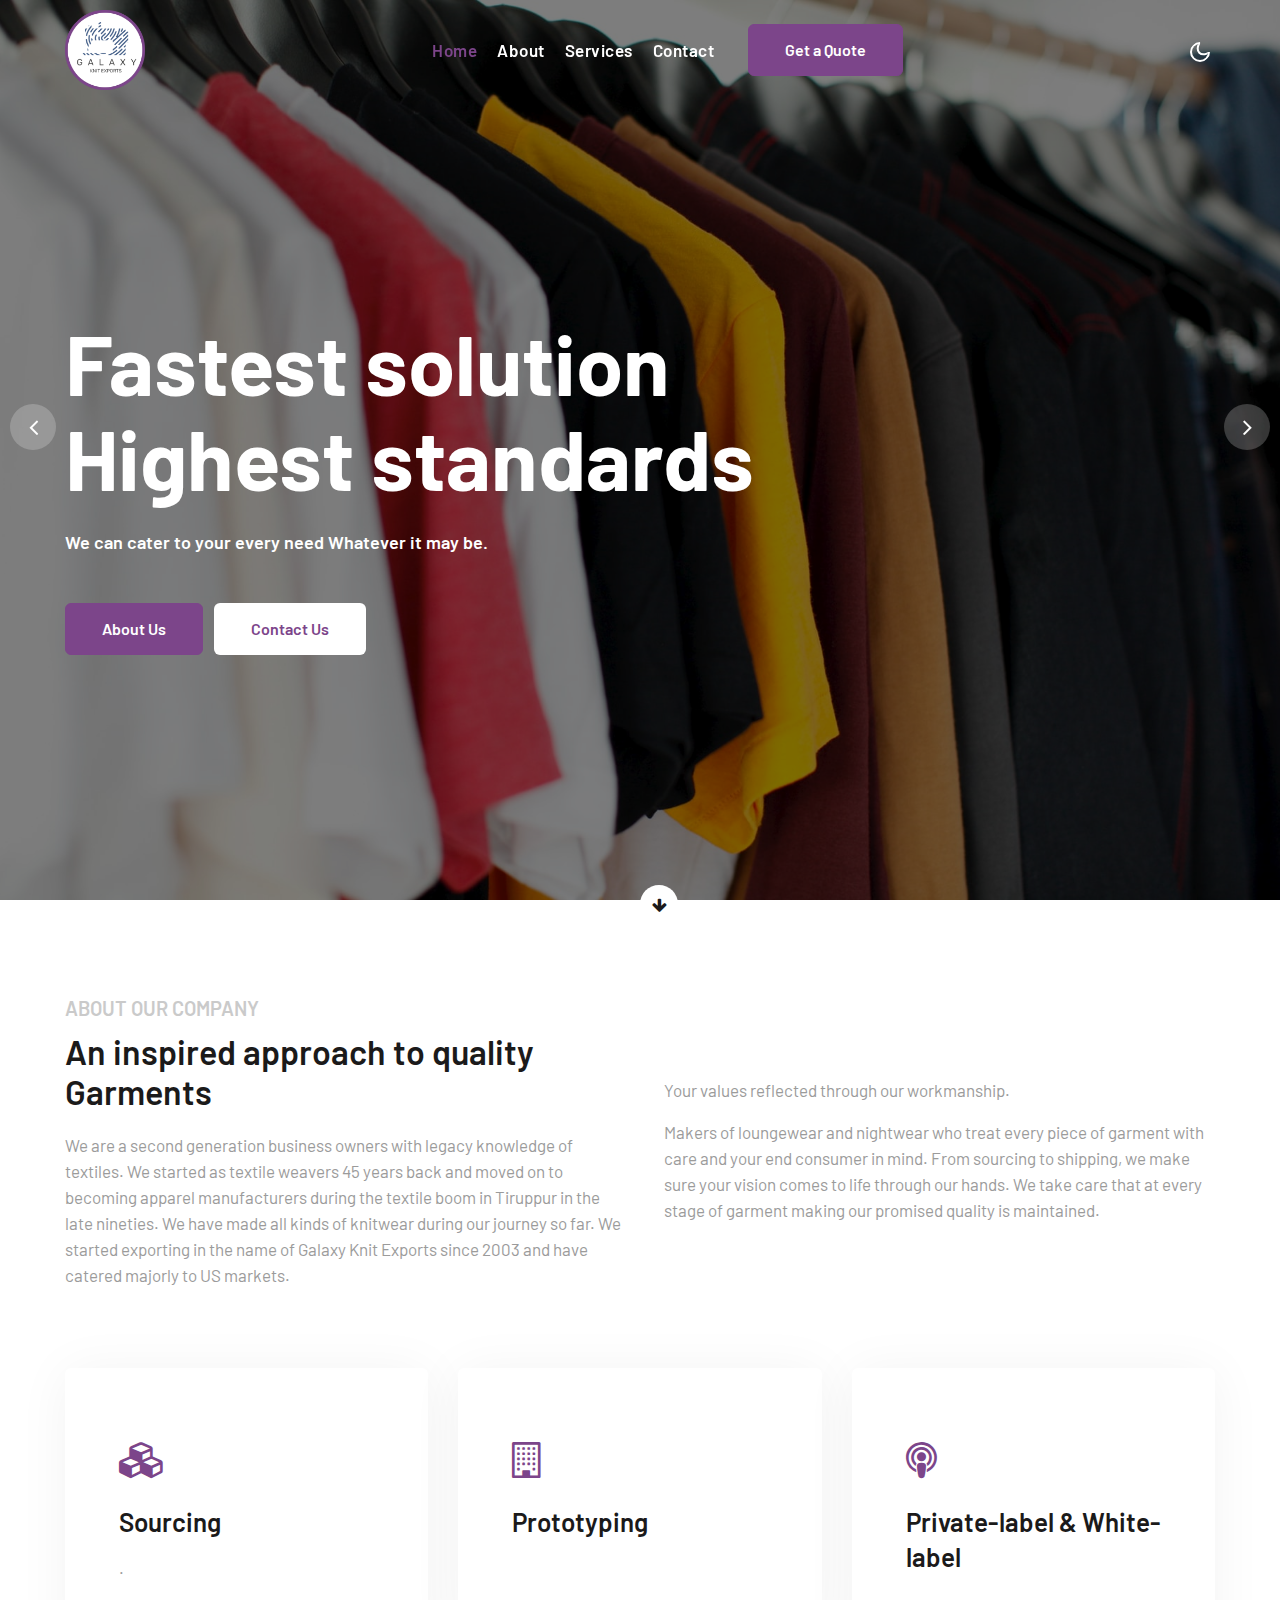
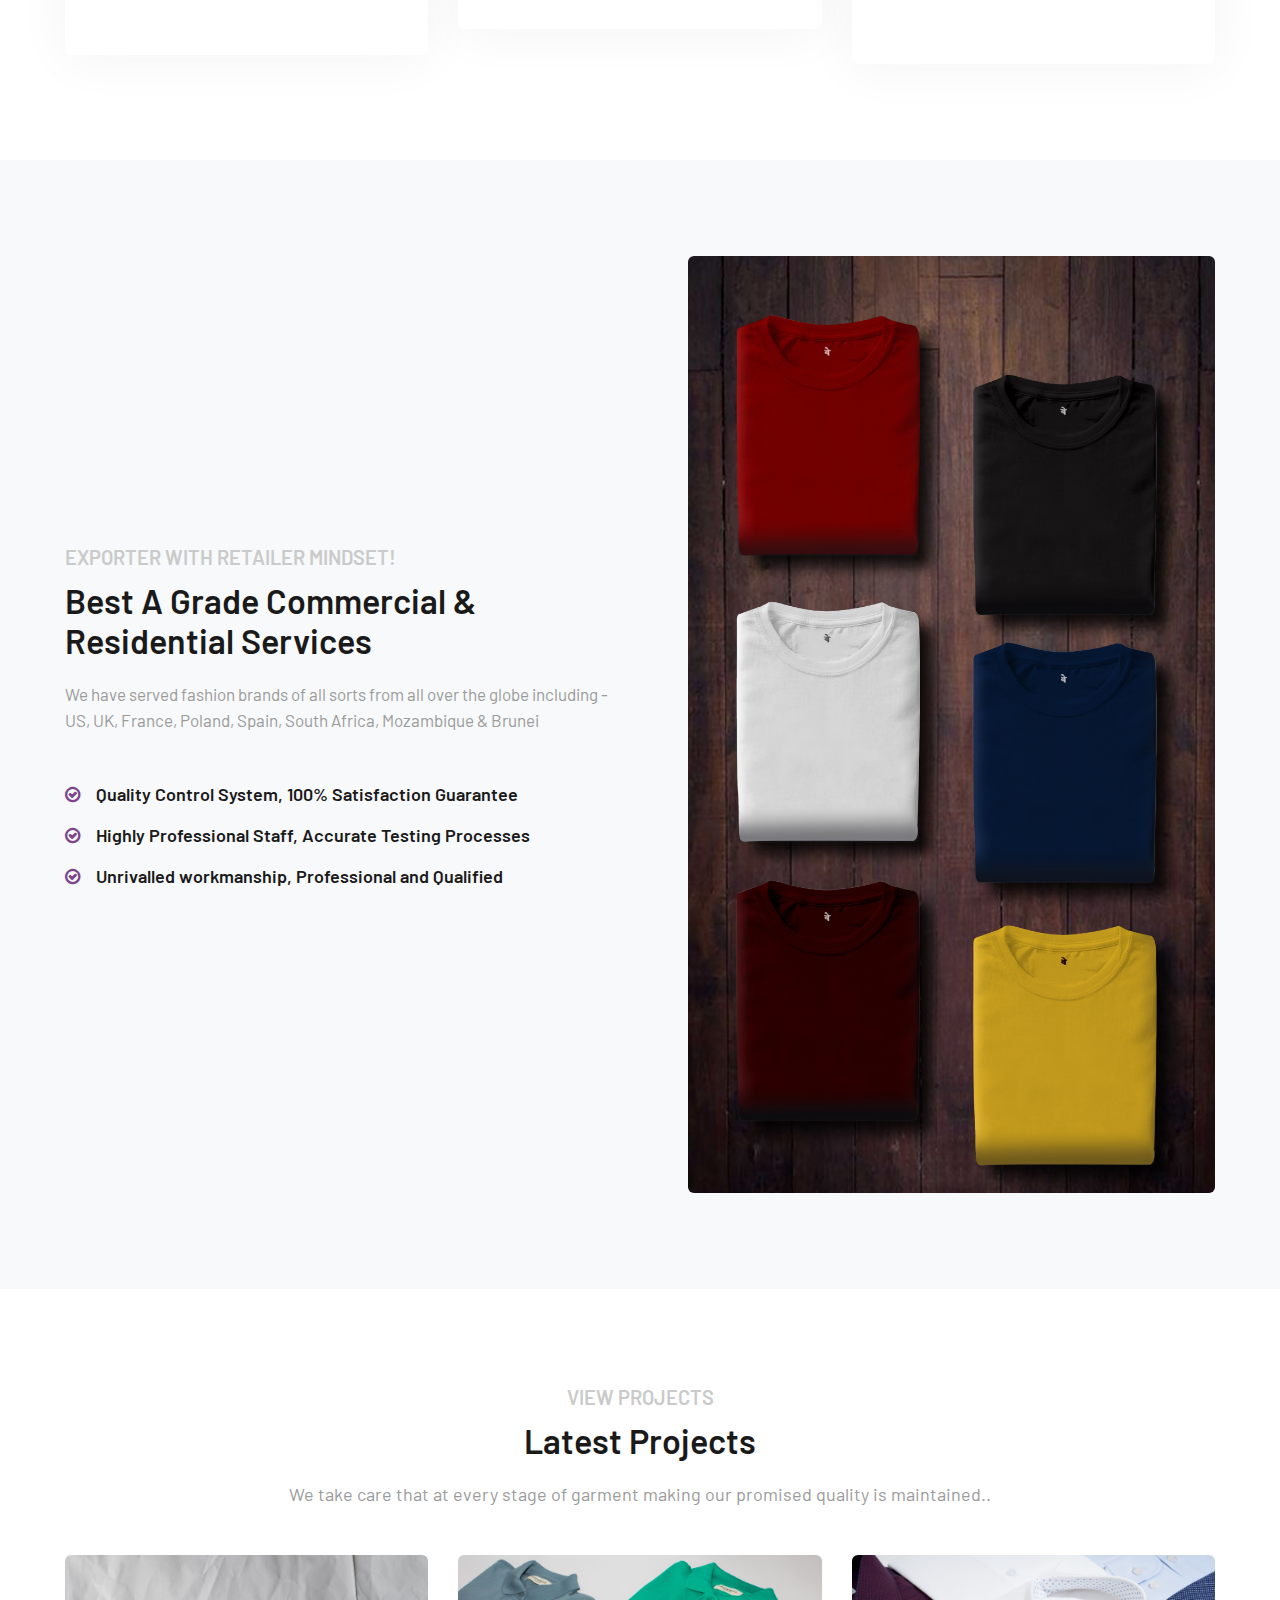
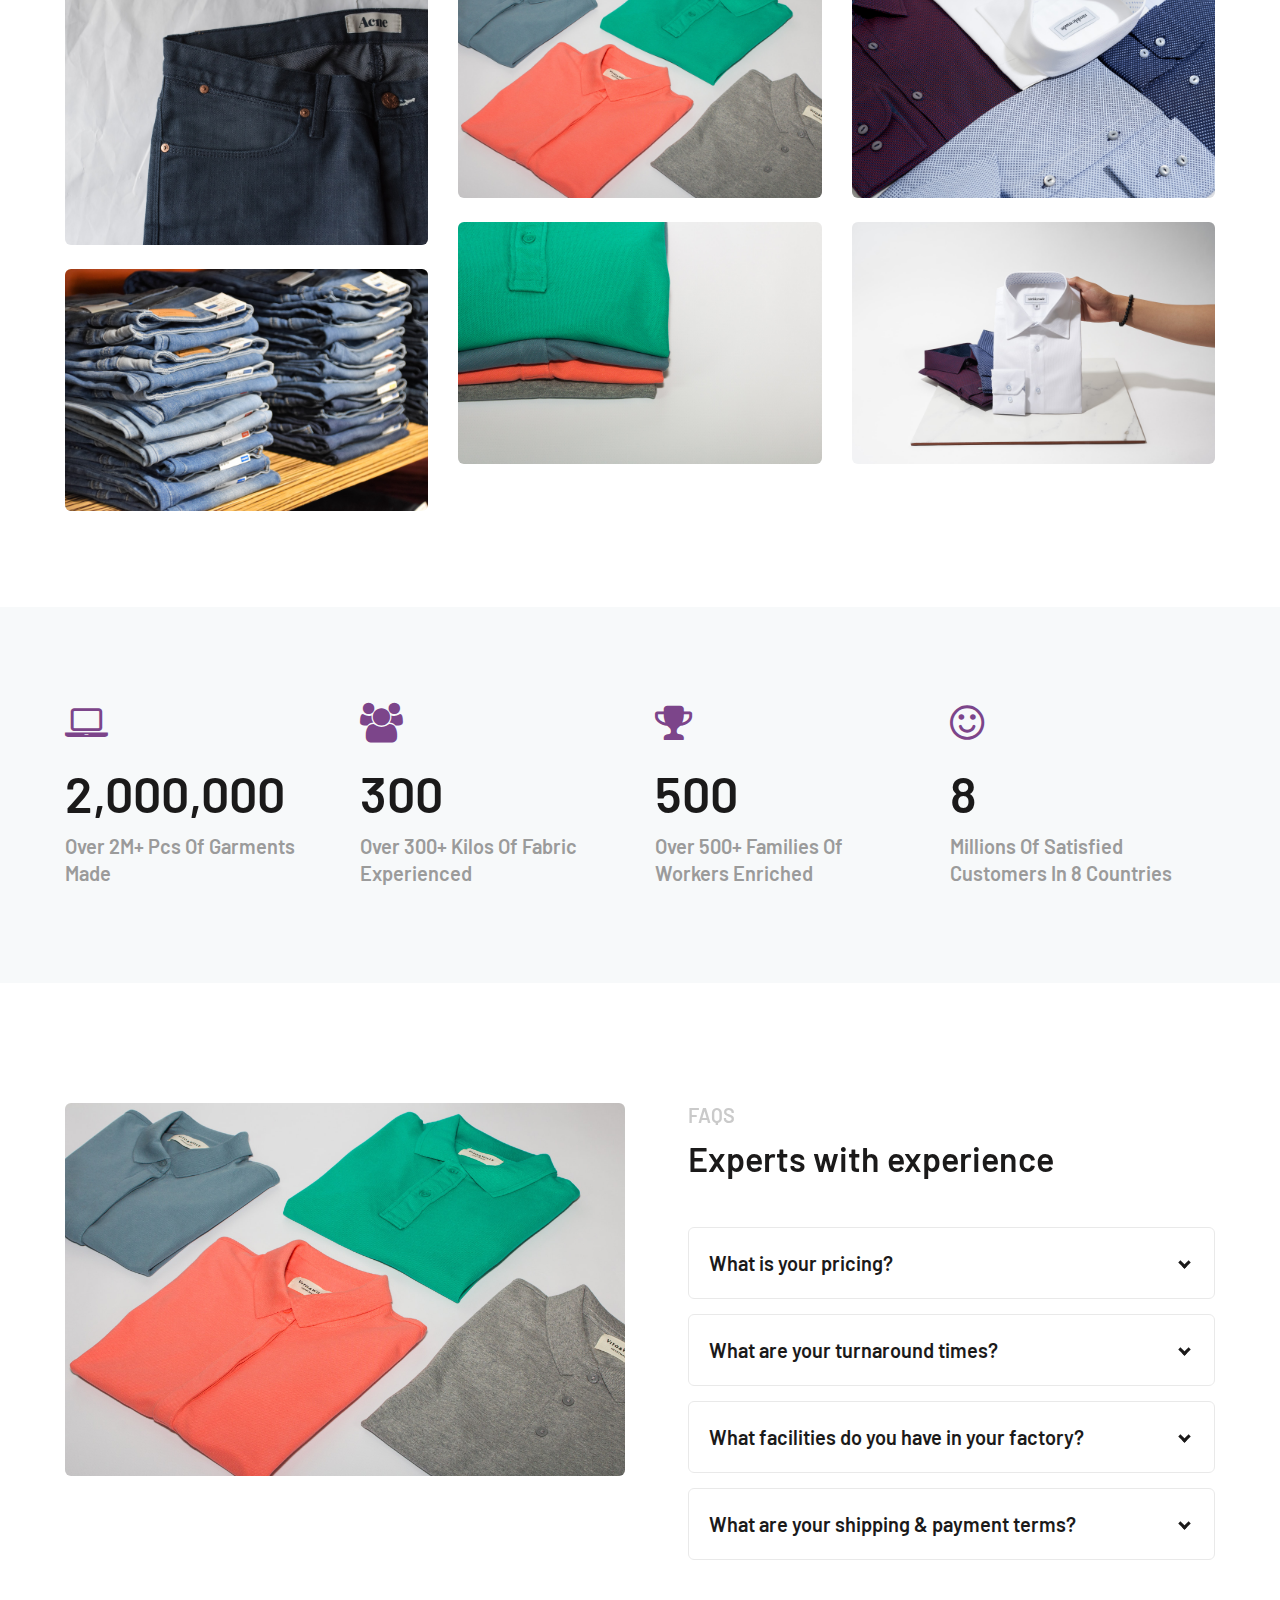
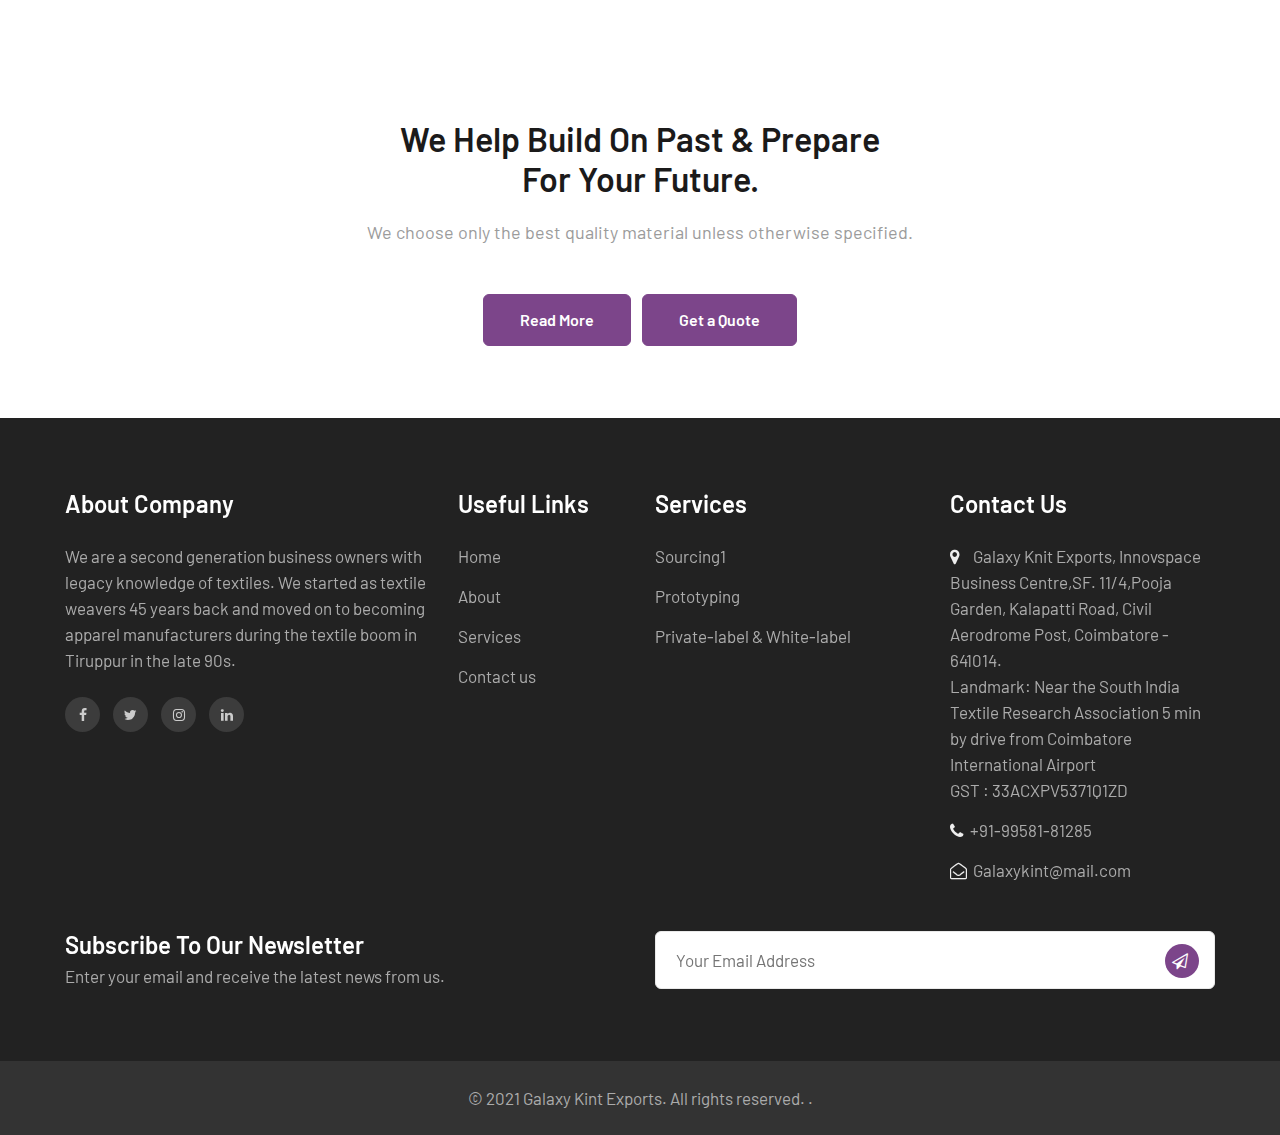
==== commit 2a0853a8: "new changes" ====
--- a/index.html
+++ b/index.html
@@ -52,7 +52,7 @@
               <a class="nav-link" href="contact.html">Contact</a>
             </li>
             <li class="top-quote ml-lg-4 mt-lg-0 mt-3">
-              <a href="contact.html" class="btn btn-style btn-primary">Get a Quote</a>
+              <a href="https://wa.me/916384441285?text=I%27m%20interested%20in%20some%20of%20your%20services" class="btn btn-style btn-primary">Get a Quote</a>
             </li>
           </ul>
         </div>
@@ -104,9 +104,8 @@
               <div class="banner-info">
                 <div class="container">
                   <div class="banner-info-bg">
-                    <h5>Fastest solution Highest standards </h5>
-                    <p class="mt-4 pr-lg-4">Lorem ipsum dolor sit amet consectetur adipisicing elit. Velit
-                      quisquam, doloremque placeat aut numquam ipsam. </p>
+                    <h5>Private-label & <br> White-label</h5>
+                    <p class="mt-4 pr-lg-4"> </p>
                     <a class="btn btn-style btn-primary mt-sm-5 mt-4 mr-2" href="about.html"> About Us</a>
                     <a class="btn btn-style btn-white mt-sm-5 mt-4" href="contact.html"> Contact Us</a>
                   </div>
@@ -121,9 +120,8 @@
               <div class="banner-info">
                 <div class="container">
                   <div class="banner-info-bg">
-                    <h5>Fastest solution Highest standards </h5>
-                    <p class="mt-4 pr-lg-4">Lorem ipsum dolor sit amet consectetur adipisicing elit. Velit
-                      quisquam, doloremque placeat aut numquam ipsam. </p>
+                    <h5>Your Designs + Our Expertise = 🙂 Smiling customers </h5>
+                    <p class="mt-4 pr-lg-4"> </p>
                     <a class="btn btn-style btn-primary mt-sm-5 mt-4 mr-2" href="about.html"> About Us</a>
                     <a class="btn btn-style btn-white mt-sm-5 mt-4" href="contact.html"> Contact Us</a>
                   </div>
@@ -132,23 +130,7 @@
             </div>
           </li>
         </div>
-        <div class="item">
-          <li>
-            <div class="slider-info banner-view banner-top3 bg bg2">
-              <div class="banner-info">
-                <div class="container">
-                  <div class="banner-info-bg">
-                    <h5>Fastest solution Highest standards </h5>
-                    <p class="mt-4 pr-lg-4">Lorem ipsum dolor sit amet consectetur adipisicing elit. Velit
-                      quisquam, doloremque placeat aut numquam ipsam. </p>
-                    <a class="btn btn-style btn-primary mt-sm-5 mt-4 mr-2" href="about.html"> About Us</a>
-                    <a class="btn btn-style btn-white mt-sm-5 mt-4" href="contact.html"> Contact Us</a>
-                  </div>
-                </div>
-              </div>
-            </div>
-          </li>
-        </div>
+        
       </div>
       <div class="arrow-downhny">
         <a href="#about" class="arrow-down text-center position-absolute">
@@ -175,11 +157,9 @@
             majorly to US markets.</p>
         </div>
         <div class="col-lg-6 bottom-ab-right mt-lg-0 mt-3 pl-lg-4">
-          <p>Lorem ipsum dolor sit amet consectetur adipisicing elit. Consequuntur hic odio
-            voluptatem tenetur consequatur.</p>
-          <p class="mt-3"> Vestibulum ante ipsum primis in faucibus orci luctus et ultrices posuere cubilia Curae;
-            Nulla mollis dapibus nunc, ut rhoncus
-            turpis sodales quis. Integer sit amet mattis quam.</p>
+          <p>Your values reflected through our workmanship.</p>
+          <p class="mt-3">Makers of loungewear and nightwear who treat every piece of garment with care and your end consumer in mind. From sourcing to shipping, we make sure your vision comes to life through our hands. We take care that at every stage of garment making our promised quality is maintained.
+          </p>
         </div>
 
       </div>
@@ -188,9 +168,8 @@
           <div class="grid-block">
             <a href="#" class="d-block p-lg-4 p-3">
               <span class="fa fa-cubes" aria-hidden="true"></span>
-              <h4 class="my-3">Service-1</h4>
-              <p class="">Lorem ipsum dolor sit amet consectetur adipisicing elit. Consequuntur hic odio voluptatem
-                tenetur consequatur.</p>
+              <h4 class="my-3">Sourcing</h4>
+              <p class="">.</p>
             </a>
           </div>
         </div>
@@ -198,9 +177,8 @@
           <div class="grid-block">
             <a href="#" class="d-block p-lg-4 p-3">
               <span class="fa fa-building-o" aria-hidden="true"></span>
-              <h4 class="my-3">Service-2</h4>
-              <p class="">Lorem ipsum dolor sit amet consectetur adipisicing elit. Consequuntur hic odio voluptatem
-                tenetur consequatur.</p>
+              <h4 class="my-3">Prototyping</h4>
+              <p class=""></p>
             </a>
           </div>
         </div>
@@ -208,9 +186,8 @@
           <div class="grid-block">
             <a href="#" class="d-block p-lg-4 p-3">
               <span class="fa fa-podcast" aria-hidden="true"></span>
-              <h4 class="my-3">Service-3</h4>
-              <p class="">Lorem ipsum dolor sit amet consectetur adipisicing elit. Consequuntur hic odio voluptatem
-                tenetur consequatur.</p>
+              <h4 class="my-3">Private-label & White-label</h4>
+              <p class=""></p>
             </a>
           </div>
         </div>
@@ -223,12 +200,10 @@
     <div class="container py-md-5 py-3">
       <div class="cwp4-two row align-items-center">
         <div class="cwp4-text col-lg-6">
-          <h6 class="sub-titlehny">Industry Corporation!</h6>
+          <h6 class="sub-titlehny">Exporter with Retailer mindset!</h6>
           <h3 class="hny-title">Best A Grade Commercial
             & Residential Services</h3>
-          <p>Lorem ipsum dolor sit amet, consectetur adipisicingelit, sed do eiusmod tempor incididunt ut labore et
-            dolore magna aliqua. Ut enim ad
-            minim veniam, quis nostrud.
+          <p>We have served fashion brands of all sorts from all over the globe including - US, UK, France, Poland, Spain, South Africa, Mozambique & Brunei
           </p>
 
           <ul class="cont-4 mt-lg-5 mt-4">
@@ -252,9 +227,7 @@
         <div class="header-section text-center mx-auto">
           <h6 class="sub-titlehny">View Projects</h6>
           <h3 class="hny-title">Latest Projects</h3>
-          <p class="my-3"> Vestibulum ante ipsum primis in faucibus orci luctus et ultrices posuere cubilia Curae;
-            Nulla mollis dapibus nunc, ut rhoncus
-            turpis sodales quis. Integer sit amet mattis quam.</p>
+          <p class="my-3"> We take care that at every stage of garment making our promised quality is maintained..</p>
           </div>
         <div class="row galler-top mt-lg-5 mt-4">
           <div class="col-md-4 protfolio-item hover14">
@@ -308,23 +281,23 @@
       <div class="row stats-con">
           <div class="col-lg-3 col-6 stats_info counter_grid">
               <span class="fa fa-laptop"></span>
-              <p class="counter">1200</p>
-              <h4>Vestibulum ante ipsum primis</h4>
+              <p class="counter">2,000,000</p>
+              <h4>Over 2M+ pcs of garments made</h4>
           </div>
           <div class="col-lg-3 col-6 stats_info counter_grid1">
               <span class="fa fa-users"></span>
-              <p class="counter">2120</p>
-              <h4>Vestibulum ante ipsum primis</h4>
+              <p class="counter">300</p>
+              <h4>Over 300+ kilos of fabric experienced</h4>
           </div>
           <div class="col-lg-3 col-6 stats_info counter_grid mt-lg-0 mt-5">
               <span class="fa fa-trophy"></span>
-              <p class="counter">1012</p>
-              <h4>Vestibulum ante ipsum primis</h4>
+              <p class="counter">500</p>
+              <h4>Over 500+ families of workers enriched</h4>
           </div>
           <div class="col-lg-3 col-6 stats_info counter_grid2 mt-lg-0 mt-5">
               <span class="fa fa-smile-o"></span>
-              <p class="counter">60</p>
-              <h4>Vestibulum ante ipsum primis</h4>
+              <p class="counter">8</p>
+              <h4>Millions of satisfied customers in 8 countries</h4>
           </div>
       </div>
   </div>
@@ -343,39 +316,35 @@
           <h6 class="sub-titlehny">FaQs</h6>
           <h3 class="hny-title">
             Experts with experience </h3>
-          <p class="my-3"> Vestibulum ante ipsum primis in faucibus orci luctus
-            turpis sodales quis. Integer sit amet mattis quam.</p>
+          <!-- <p class="my-3">.</p> -->
           <section class="w3l-faq mt-5" id="faq">
             <div class="faq-page">
               <ul>
                 <li>
                   <input type="checkbox" checked>
                   <i></i>
-                  <h4>Sed ut perspiciatis unde omnis?</h4>
-                  <p>Sit amet consectetur adipisicing elit. Voluptates amet earum velit nobis aliquam
-                    laboriosam nihil debitis animi vitae eos nisi laudantium. Tempore reiciendis ipsam culpa, qui
-                    voluptates eveniet, incidunt officiis eaque iste minima autem.</p>
+                  <h4>What is your pricing?</h4>
+                  <p>As you may already know pricing entirely depends on your style but for a 180 GSM men’s crew neck t-shirt of sizes S-XL using first quality cotton you can consider $2.15 as baseline. This is obviously negotiable based on order volume.</p>
                 </li>
                 <li>
                   <input type="checkbox" checked>
                   <i></i>
-                  <h4>At vero eos iusto odio ducimus qui?</h4>
-                  <p>Lorem ipsum dolor, sit amet consectetur adipisicing elit. Voluptates amet earum velit nobis aliquam
-                    laboriosam nihil quasi fuga, ad corrupti libero omnis sapiente
-                    non assumenda excepturi aperiam animi vitae eos nisi laudantium. Tempore reiciendis ipsam culpa, qui
-                    voluptates eveniet, incidunt officiis eaque iste minima autem.</p>
+                  <h4>What are your turnaround times?</h4>
+                  <p>Our maximum production capacity is 3,000 pcs of garments per day. Usually for an order of 25,000 pcs of men’s crew neck t-shirts we take a maximum of 30 days until shipment. Of course, as styles get more complex turnaround times will vary.</p>
                 </li>
                 <li>
                   <input type="checkbox" checked>
                   <i></i>
-                  <h4>We denounce with righteous?</h4>
-                  <p>Lorem ipsum dolor, sit amet consectetur adipisicing elit. Voluptates amet earum velit nobis aliquam
-                    laboriosam nihil debitis facere voluptatibus consectetur quae quasi fuga, ad corrupti libero omnis
-                    sapiente
-                    non assumenda excepturi aperiam iste minima autem.</p>
+                  <h4>What facilities do you have in your factory?</h4>
+                  <p>We have cutting, sewing, ironing, packing, QC and sampling sections in our factory. Each has their own manager and a factory manager oversees all daily operations. We use the most optimum machines for fast production including Eastman band knives, JUKI sewing machines and sergers, we also have neck rib, button sewing & bottom hemming machines.</p>
                 </li>
 
-
+                <li>
+                  <input type="checkbox" checked>
+                  <i></i>
+                  <h4>What are your shipping & payment terms?</h4>
+                  <p>We generally prefer FOB with LC, but based on trust and goodwill we can also agree for CIF with DP.</p>
+                </li>
               </ul>
             </div>
           </section>
@@ -390,13 +359,11 @@
     <div class="container py-md-4 py-3 text-center">
       <div class="header-section text-center mx-auto">
         <h3 class="hny-title">We Help Build On Past & Prepare<br> For Your Future. </h3>
-        <p class="my-3 px-lg-5"> Vestibulum ante ipsum primis in faucibus orci luctus et ultrices posuere cubilia Curae;
-          Nulla mollis dapibus nunc, ut rhoncus
-          turpis sodales quis. Integer sit amet mattis quam.Integer sit amet mattis quam.</p>
+        <p class="my-3 px-lg-5"> We choose only the best quality material unless otherwise specified.</p>
       </div>
       <div class="buttons mt-5">
         <a href="about.html" class="btn btn-style btn-primary mr-2">Read More</a>
-        <a href="contact.html" class="btn btn-style btn-secondary ml-2">Get a quote</a>
+        <a href="https://wa.me/916384441285?text=I%27m%20interested%20in%20some%20of%20your%20services" class="btn btn-style btn-primary">Get a Quote</a>
       </div>
     </div>
   </section>
@@ -408,9 +375,9 @@
         <div class="row footer-top-29">
           <div class="footer-list-29 col-lg-4">
             <h6 class="footer-title-29">About Company</h6>
-            <p>Lorem ipsum, dolor sit amet consectetur adipisicing elit. Quaerat, repellat. Accusantium quos ea
-              doloribus?
-              A sed beatae sapiente commodi nam ipsum dolor set. </p>
+            <p>We are a second generation business owners with legacy knowledge of textiles. We started as
+              textile weavers 45 years back and moved on to becoming apparel manufacturers during the
+              textile boom in Tiruppur in the late 90s. </p>
             <div class="main-social-footer-29 mt-4">
               <a href="#facebook" class="facebook"><span class="fa fa-facebook"></span></a>
               <a href="#twitter" class="twitter"><span class="fa fa-twitter"></span></a>
@@ -433,10 +400,9 @@
 
             <ul>
               <h6 class="footer-title-29">Services</h6>
-              <li><a href="#team">Service-1</a></li>
-              <li><a href="#insta">Service-2</a></li>
-              <li><a href="#tiling">Service-3</a></li>
-              <li><a href="#careers">Service-4</a></li>
+              <li><a href="#team">Sourcing1</a></li>
+              <li><a href="#insta">Prototyping</a></li>
+              <li><a href="#tiling">Private-label & White-label</a></li>
             </ul>
 
           </div>
@@ -444,10 +410,13 @@
             <h6 class="footer-title-29">Contact Us</h6>
             <ul>
               <li>
-                <p><span class="fa fa-map-marker"></span> Galaxykint, #49436 block, #888 Honey rd
-                  Newyork</p>
+                <p><span class="fa fa-map-marker"></span> Galaxy Knit Exports, Innovspace Business Centre,SF. 11/4,Pooja Garden, Kalapatti Road, Civil Aerodrome Post, Coimbatore - 641014.
+                  <br>Landmark: Near the South India Textile Research Association 
+                  5 min by drive from Coimbatore International Airport 
+                  <br>GST : 33ACXPV5371Q1ZD
+                </p>
               </li>
-              <li><a href="tel:+7-800-999-800"><span class="fa fa-phone"></span> +(21)-255-999-8888</a></li>
+              <li><a href="tel:+7-800-999-800"><span class="fa fa-phone"></span>+91-99581-81285</a></li>
               <li><a href="mailto:Galaxykint@mail.com" class="mail"><span class="fa fa-envelope-open-o"></span>
                   Galaxykint@mail.com</a></li>
             </ul>
